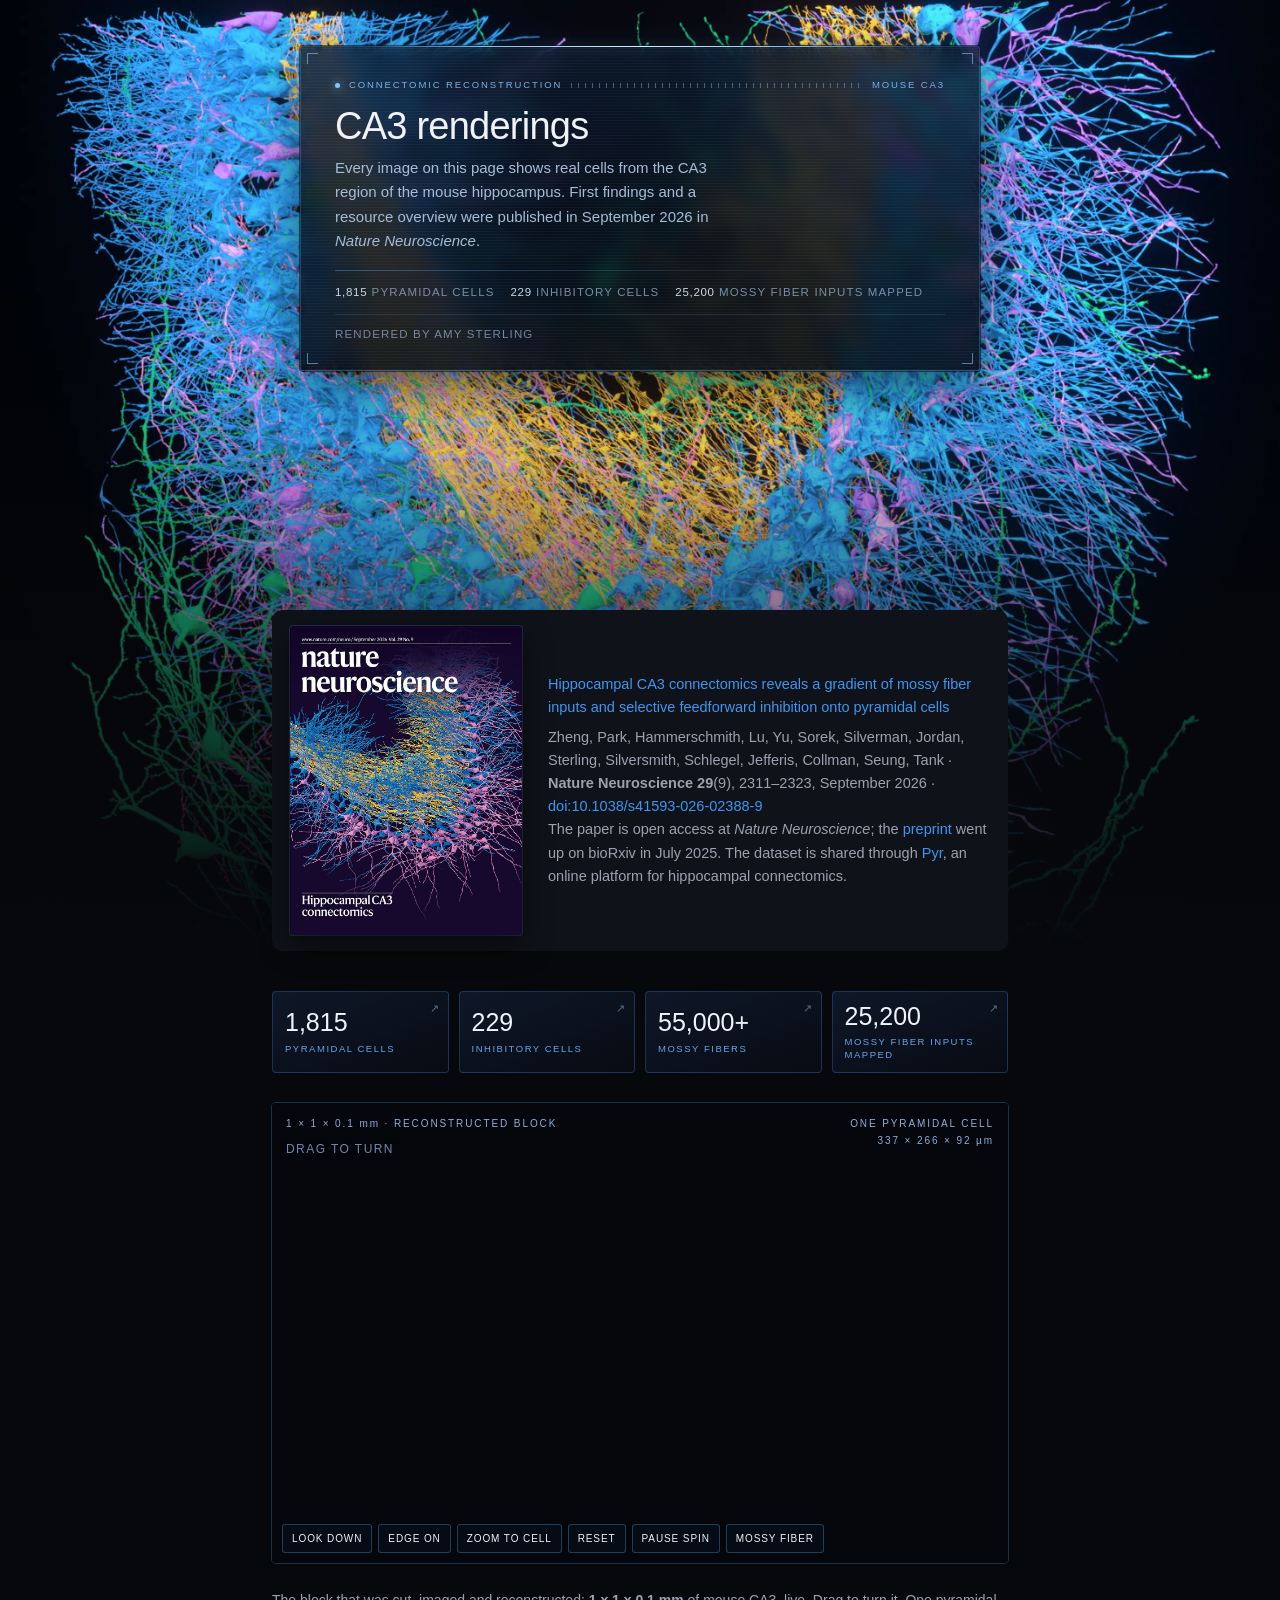
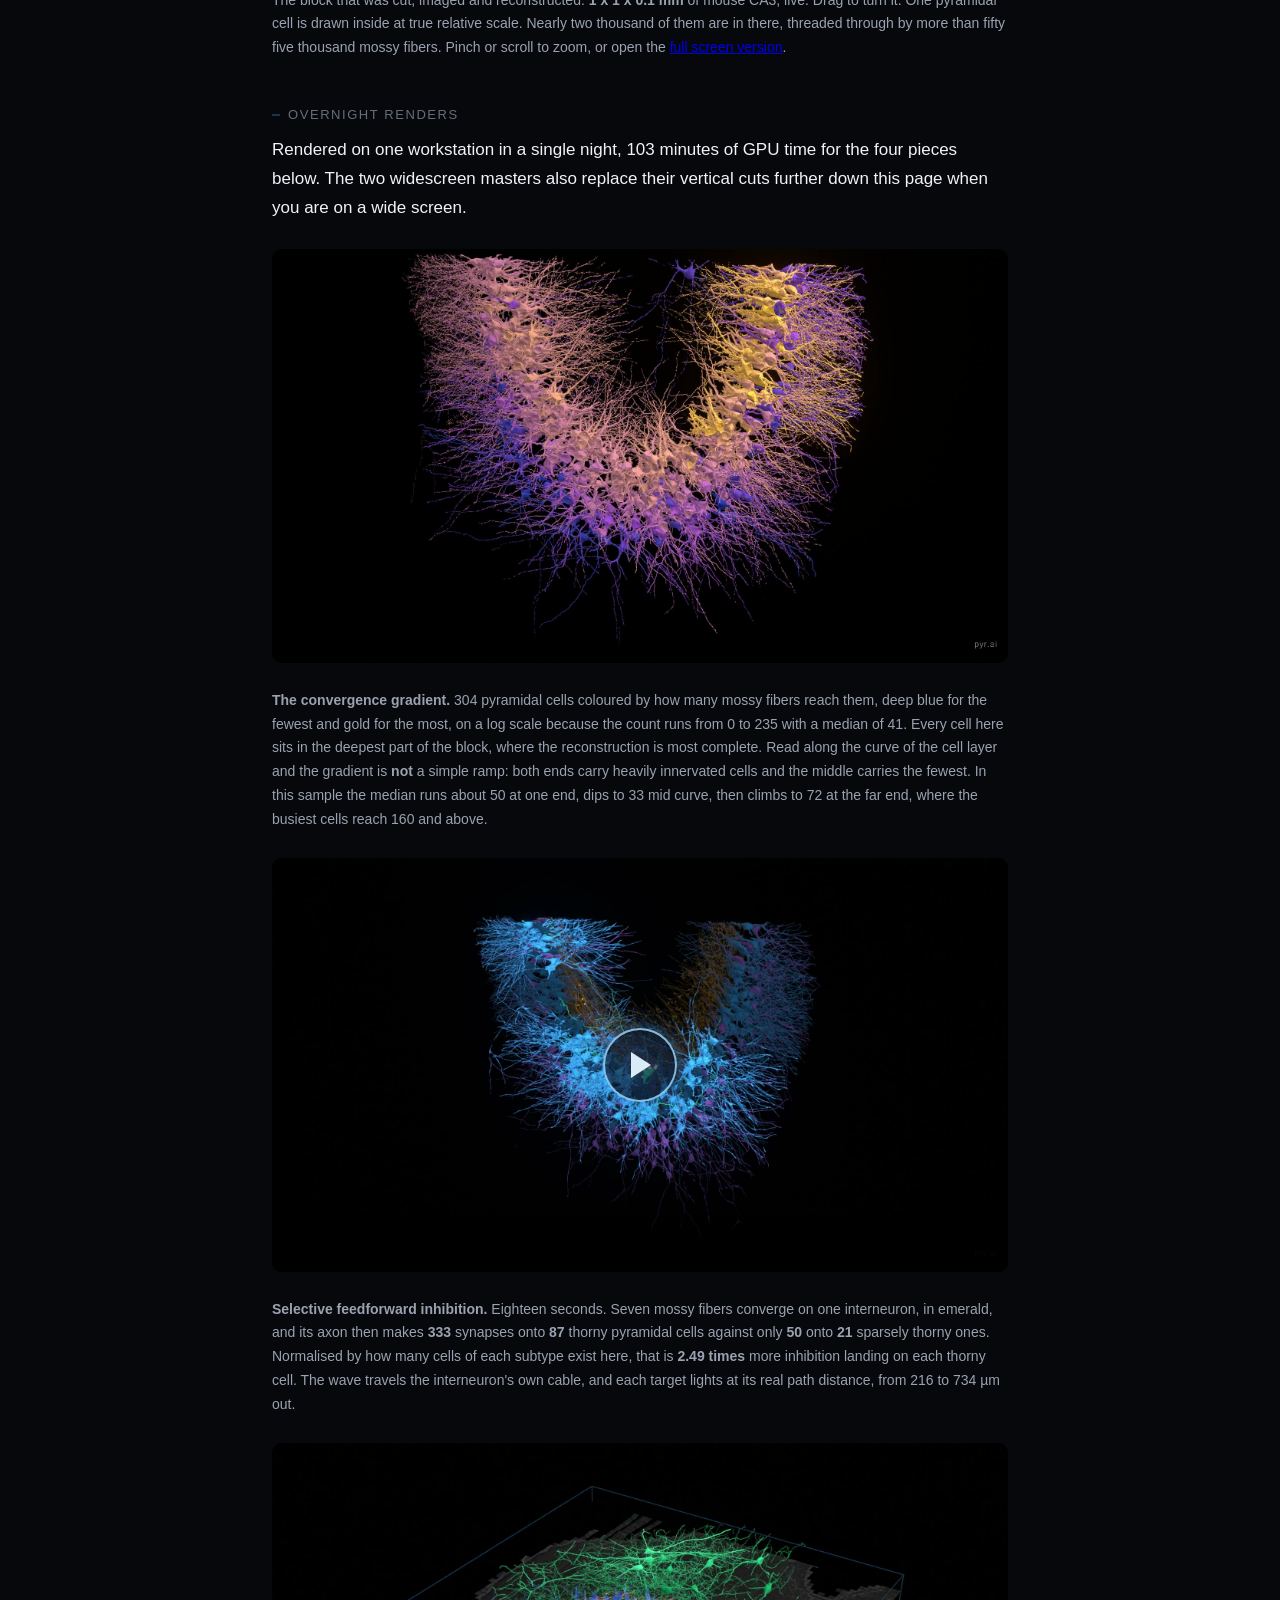
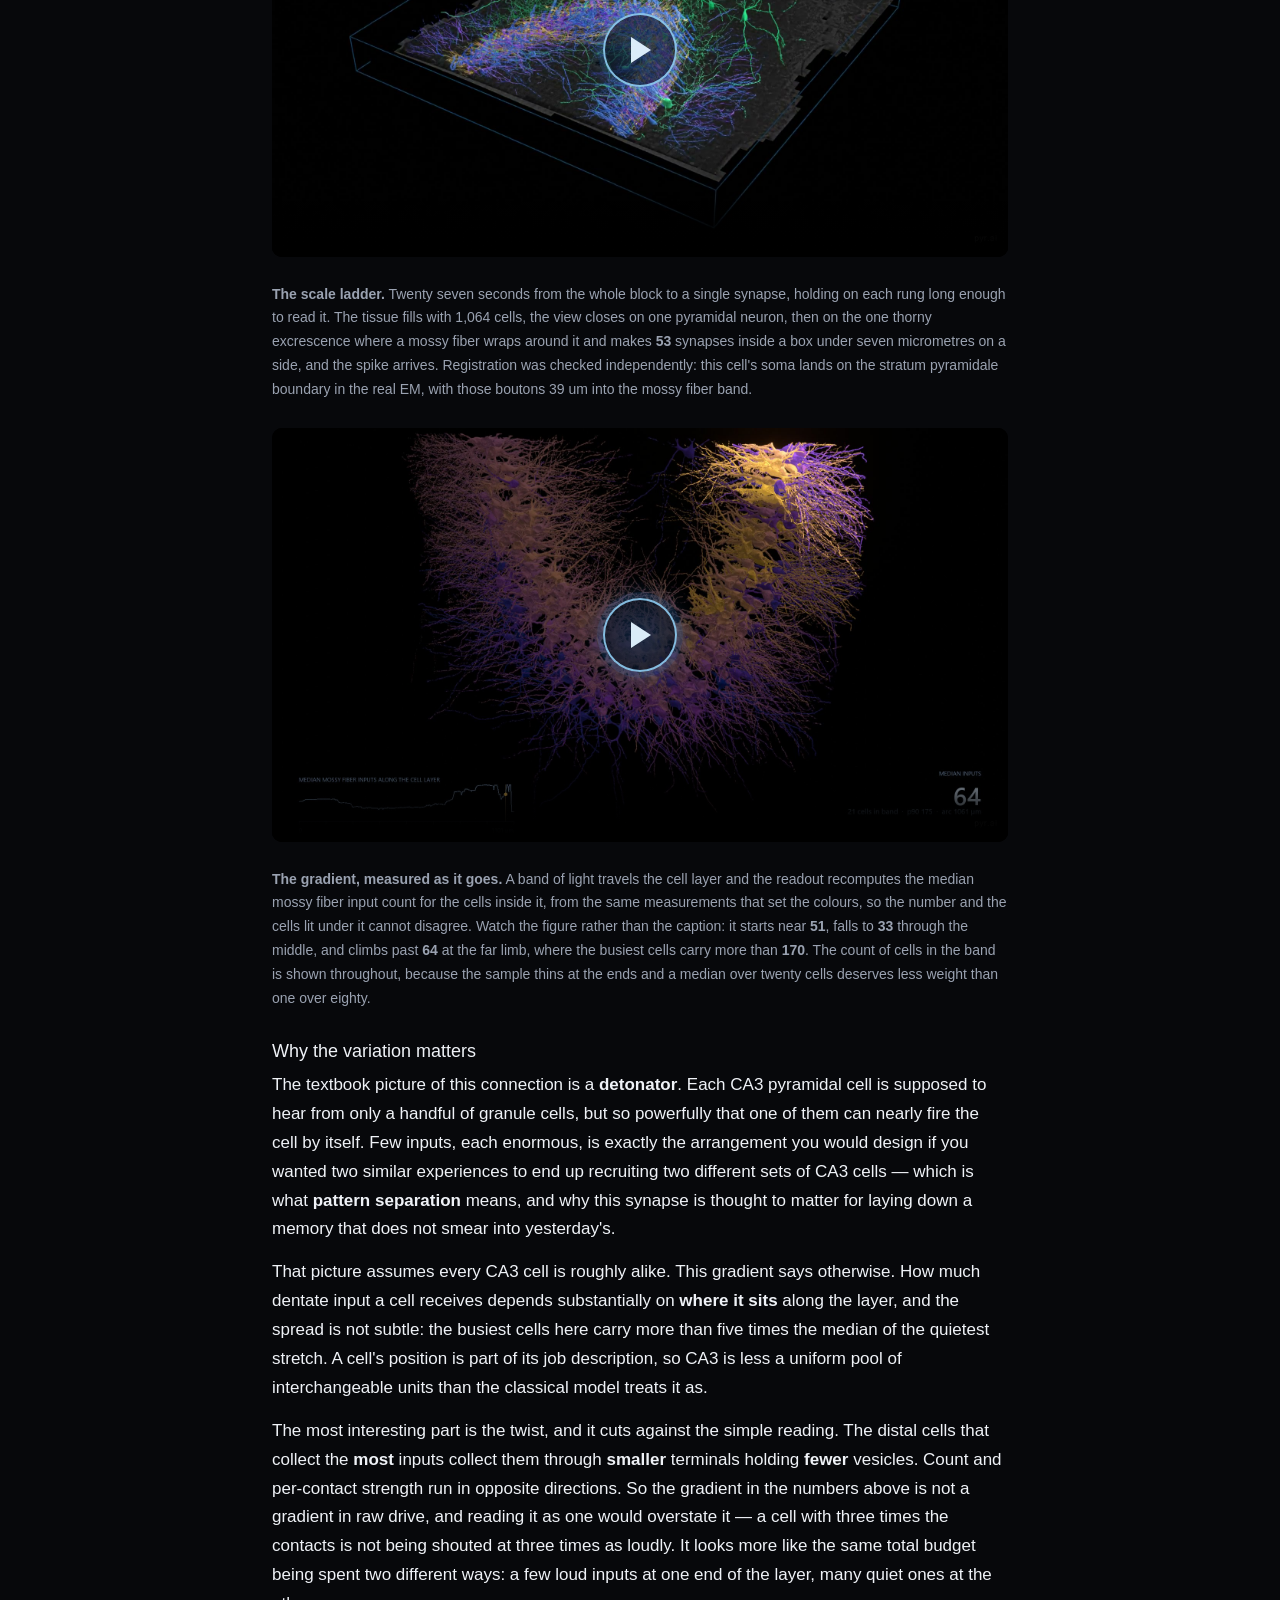
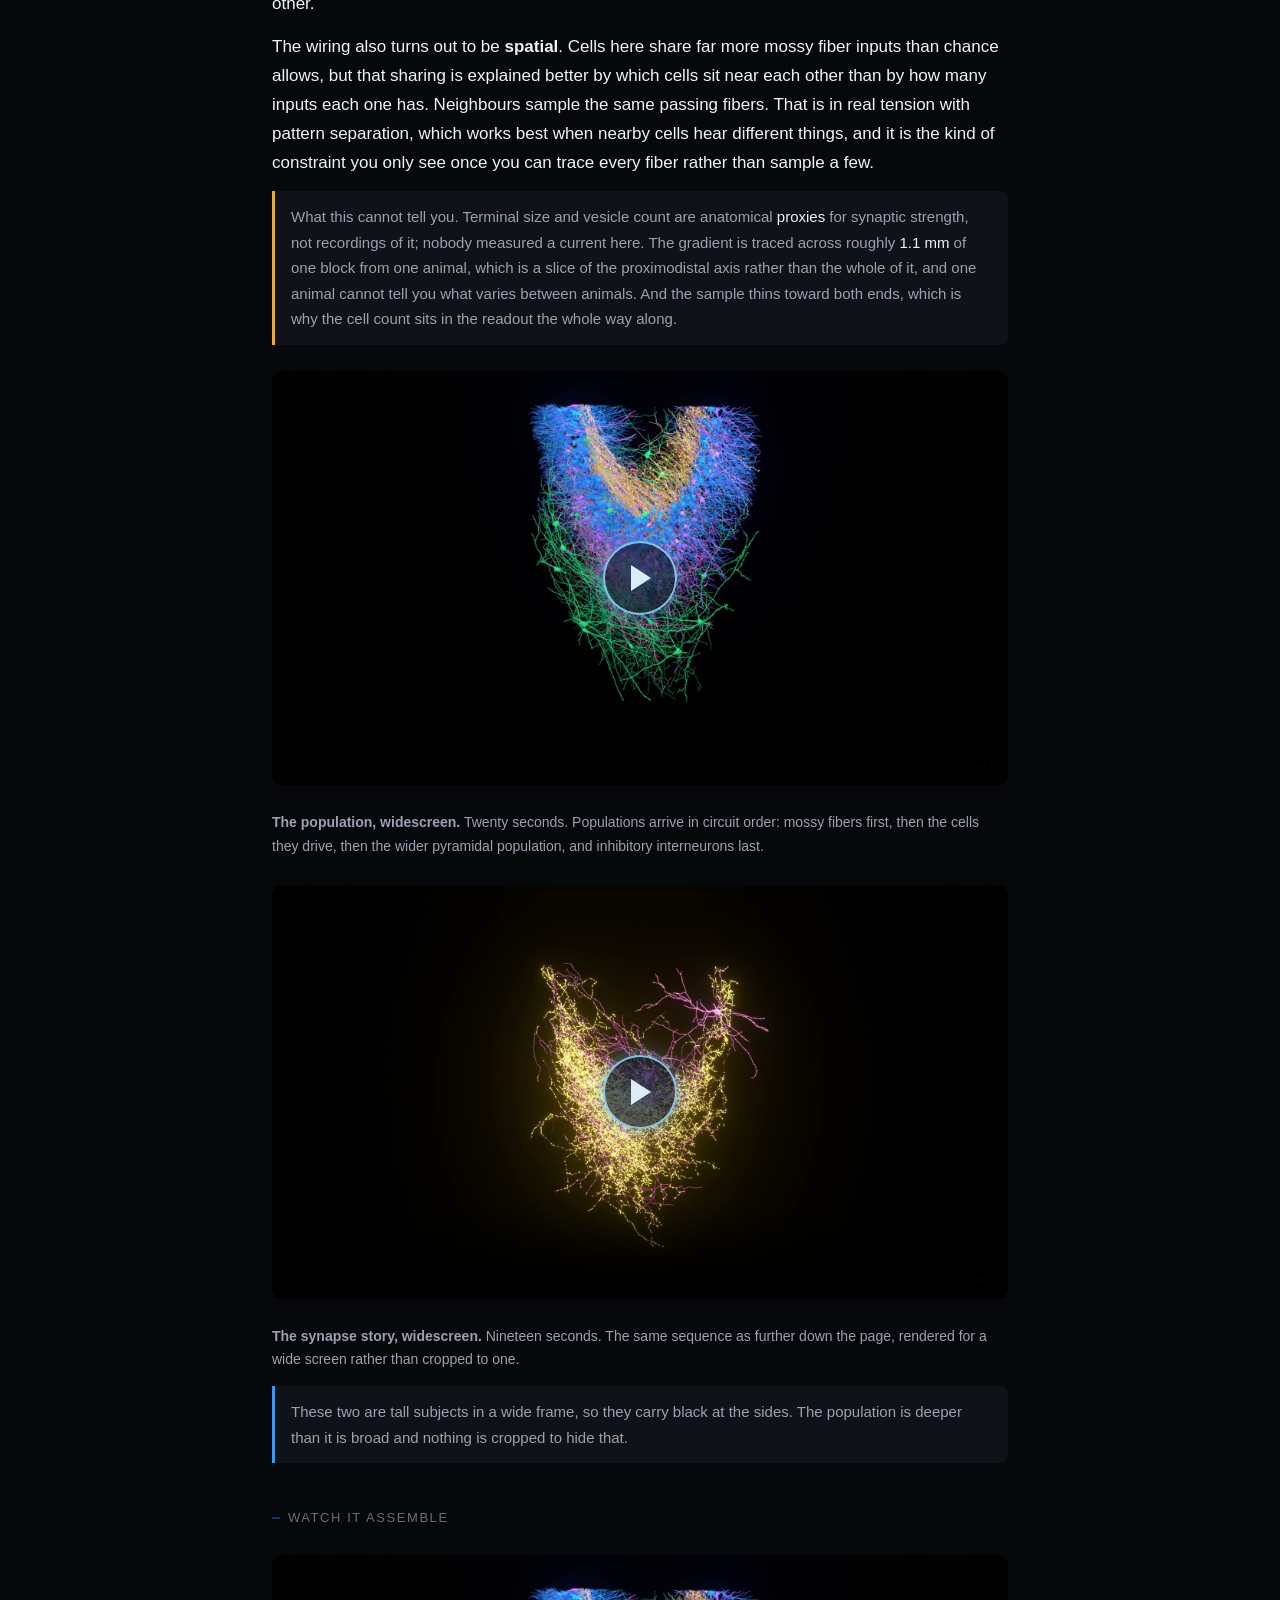
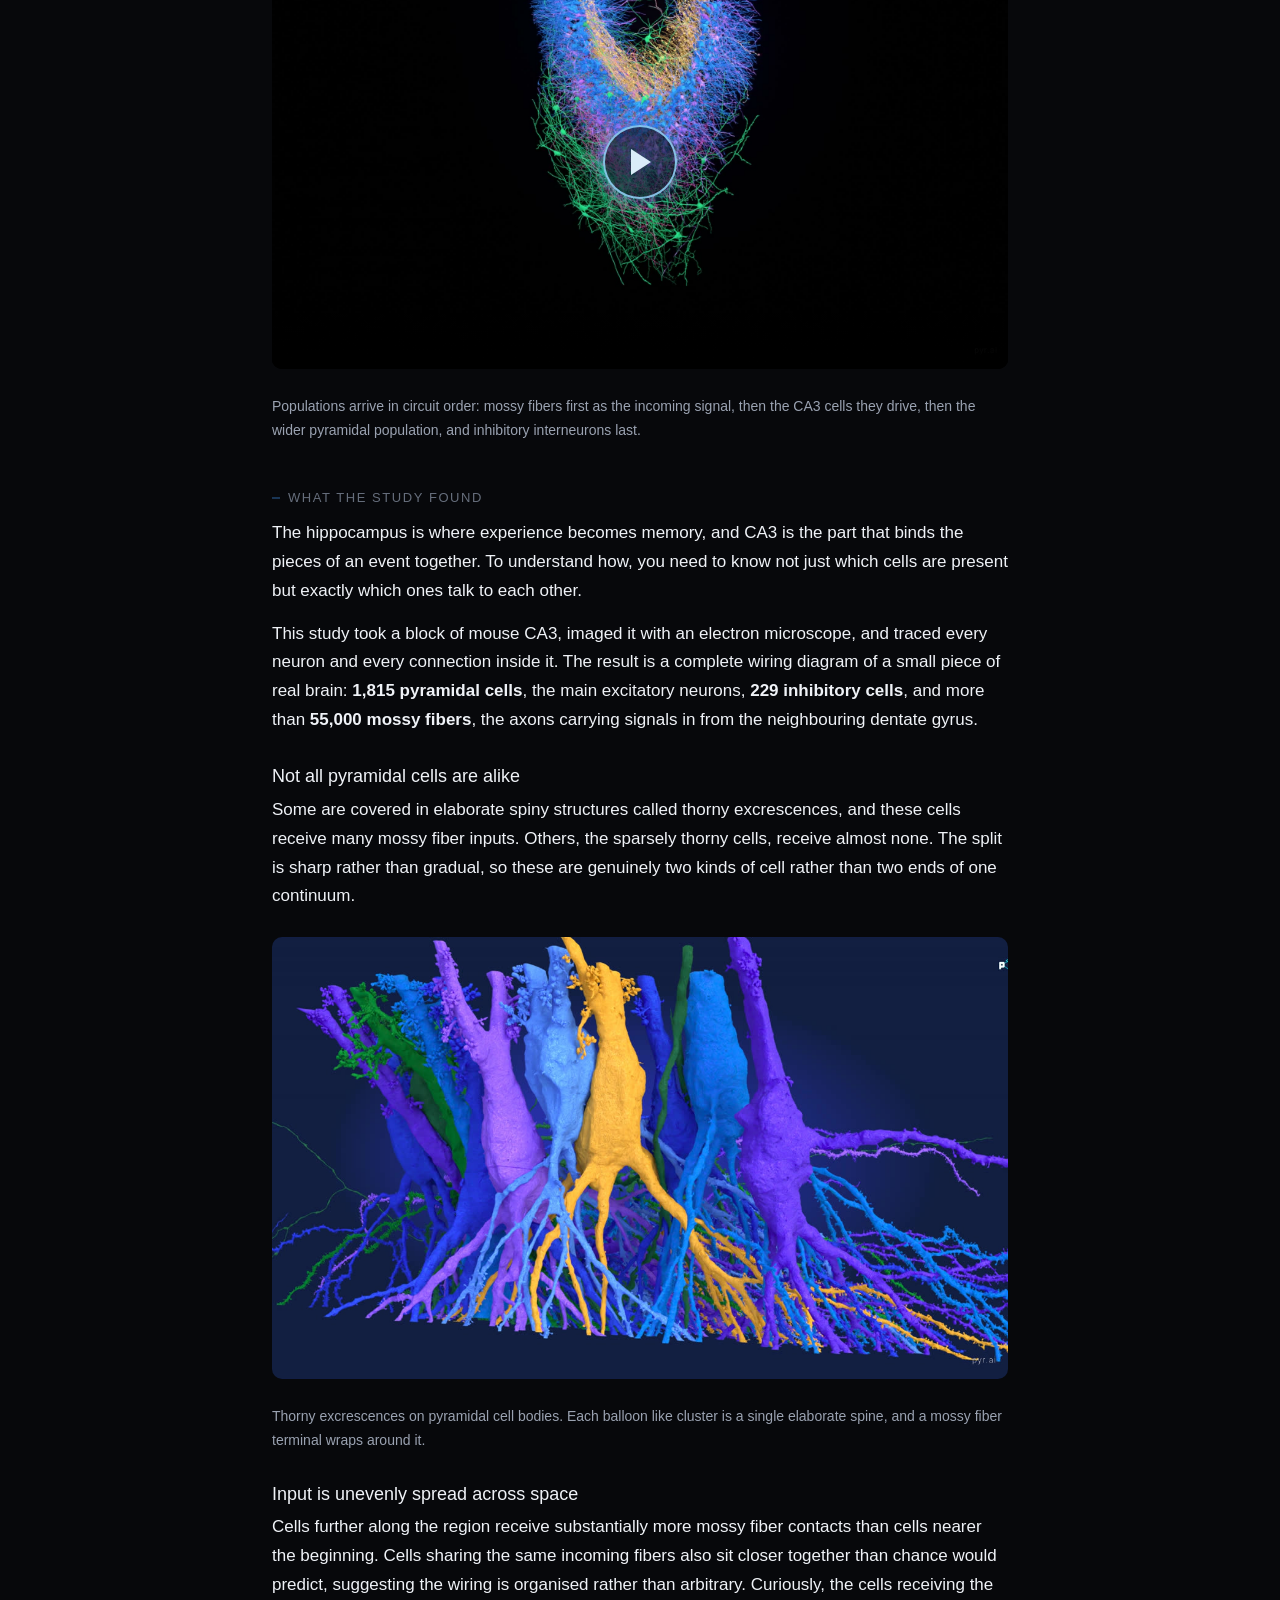
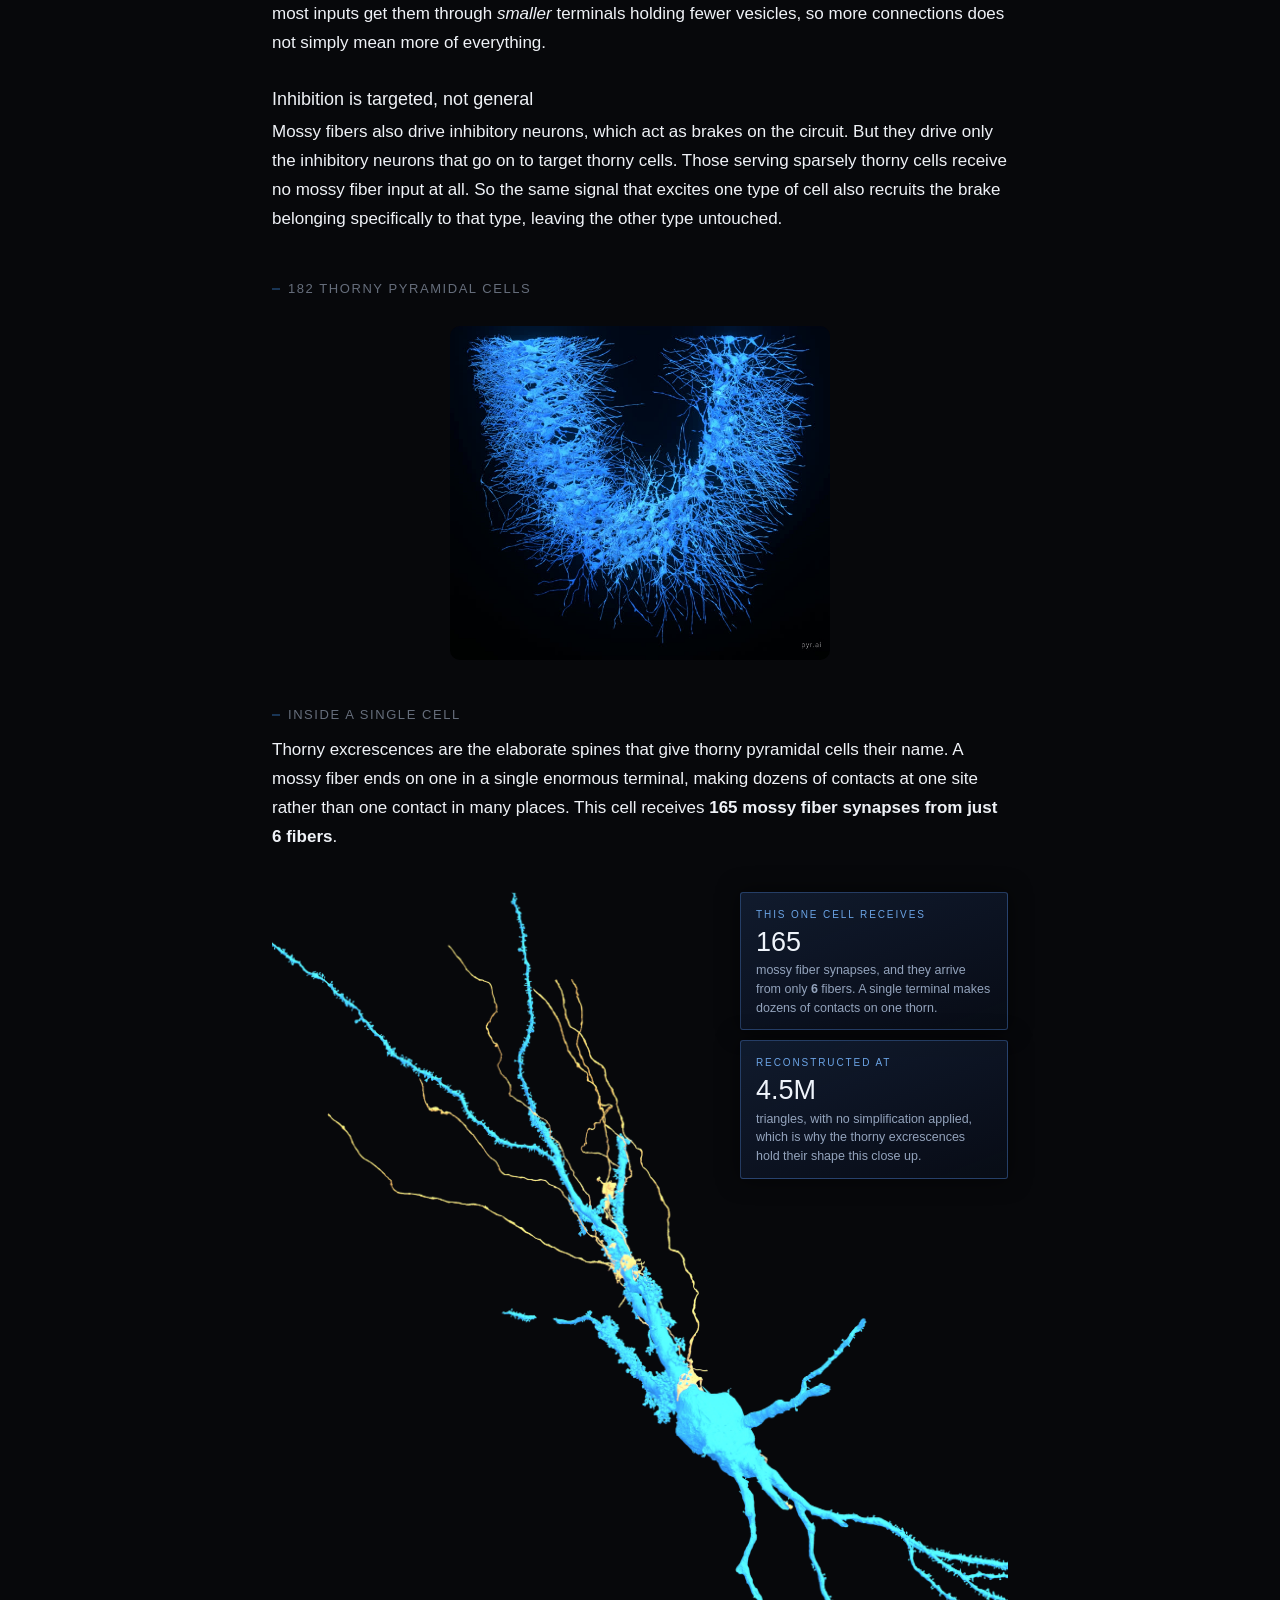
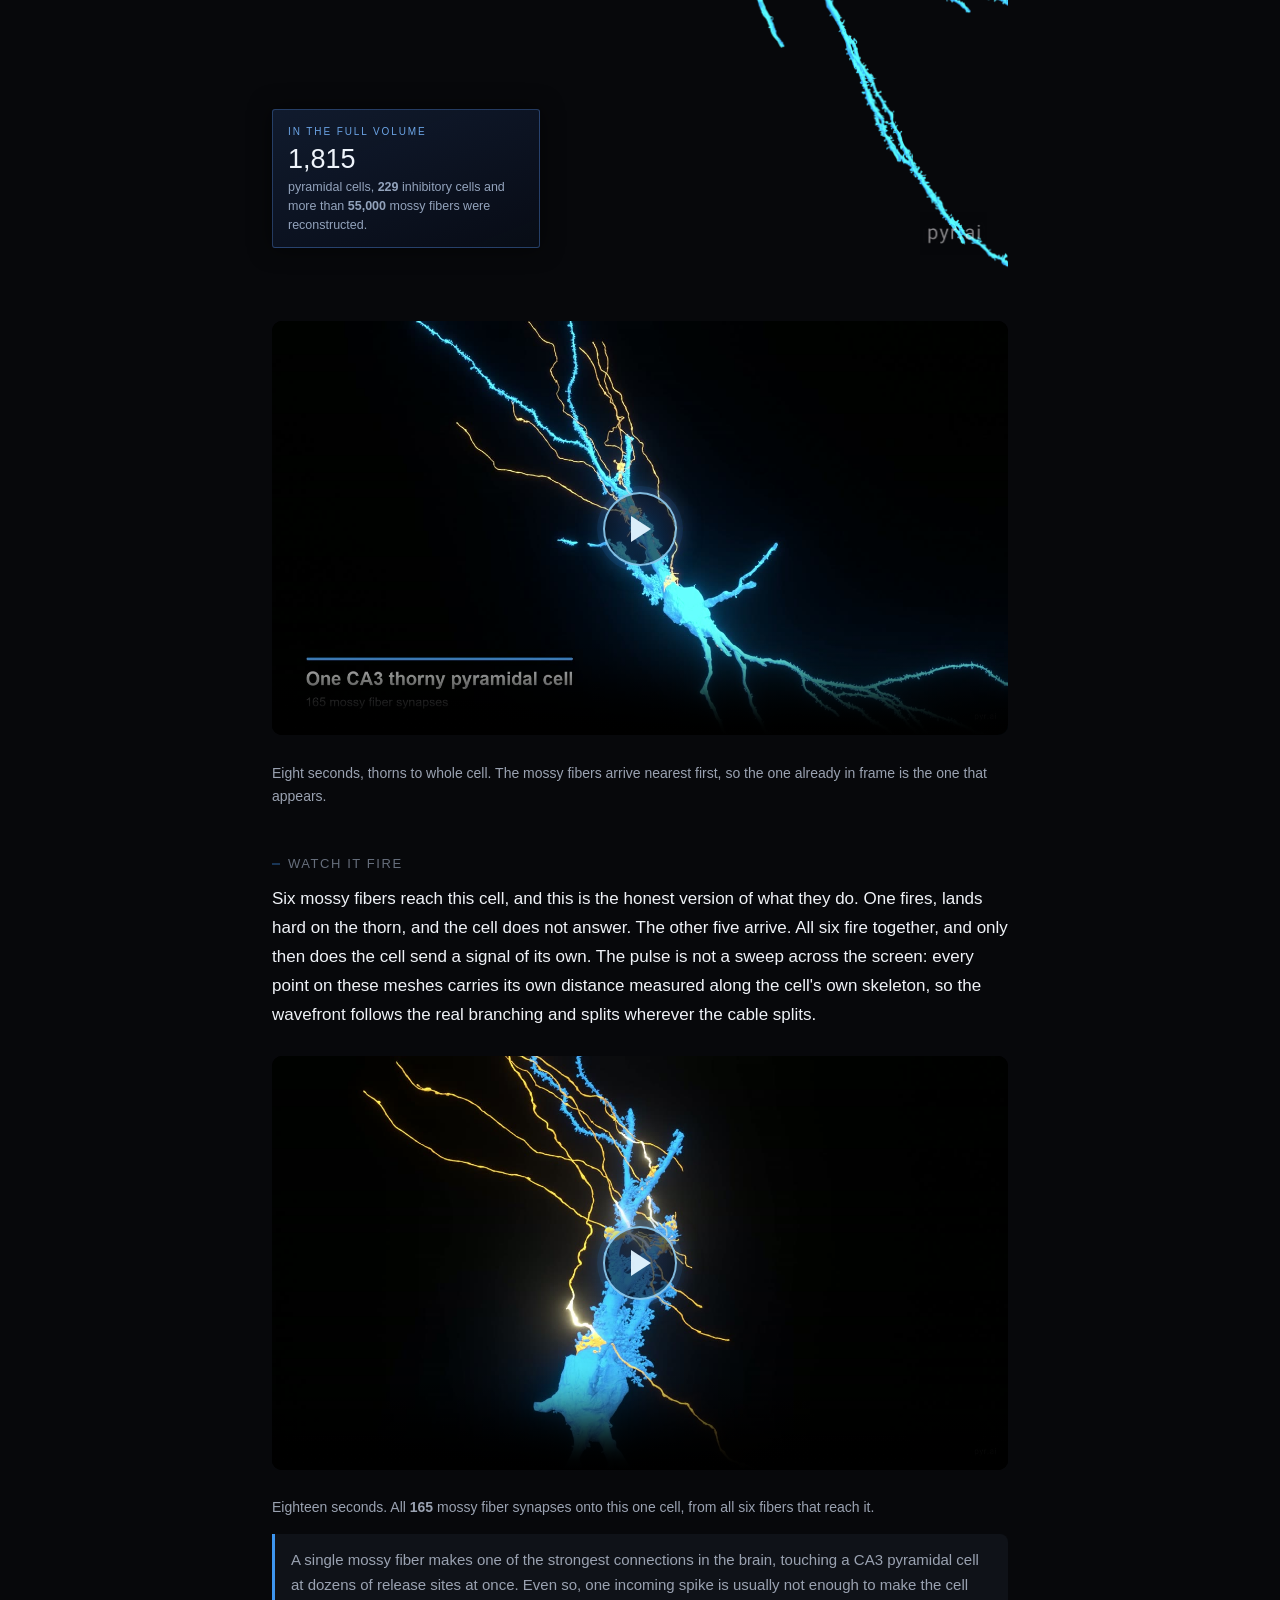
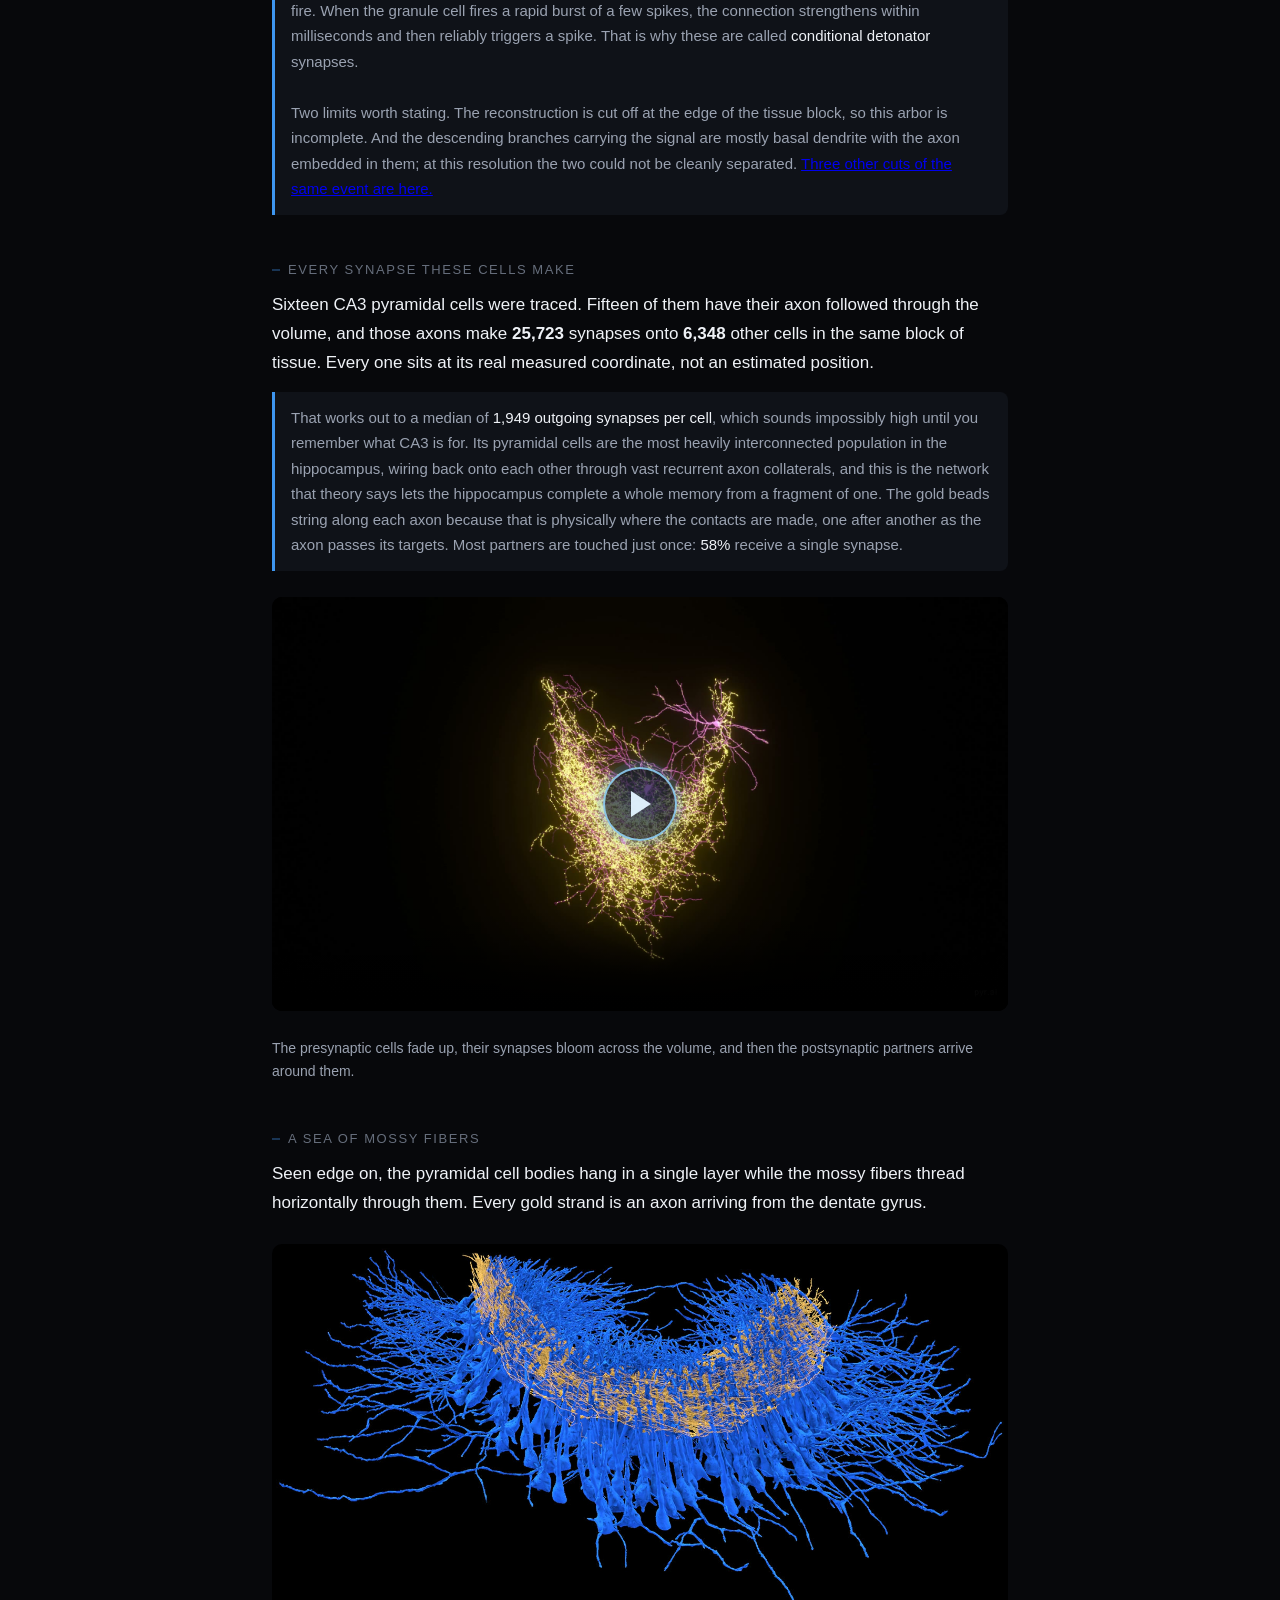
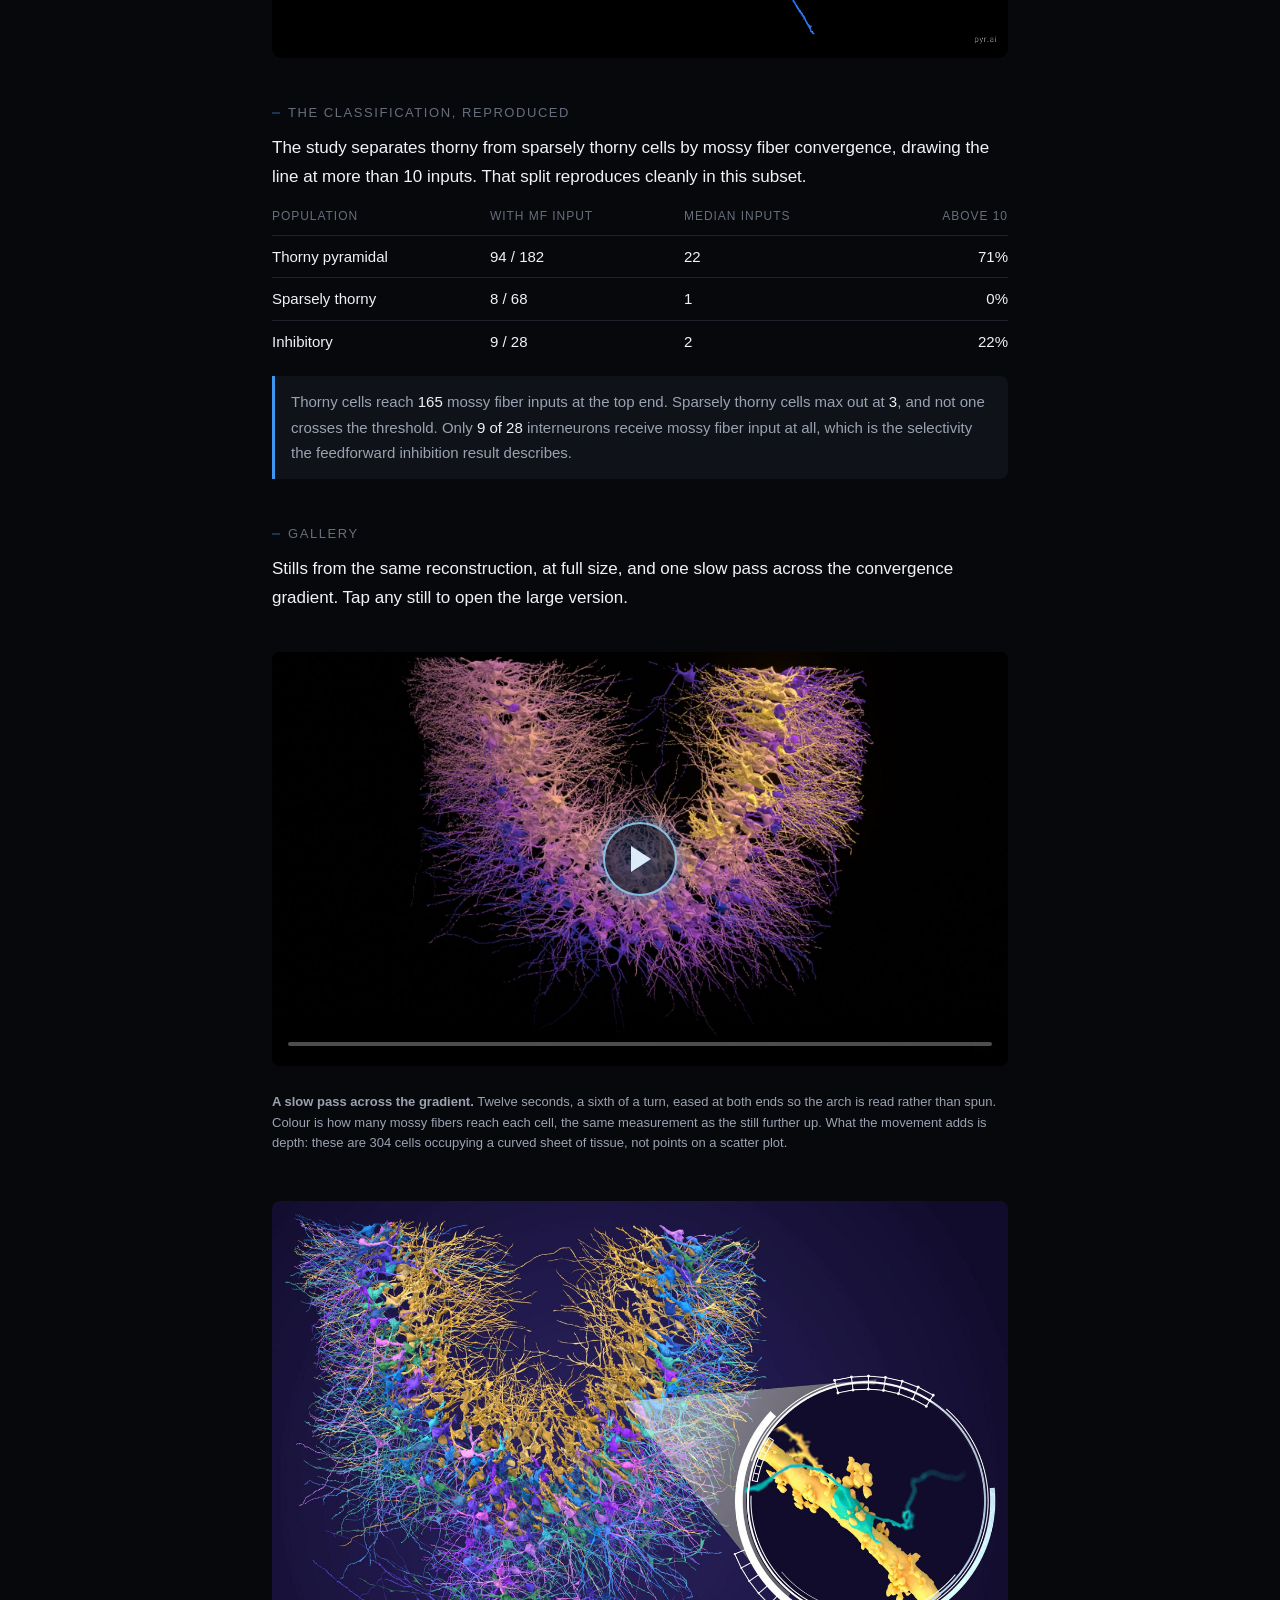
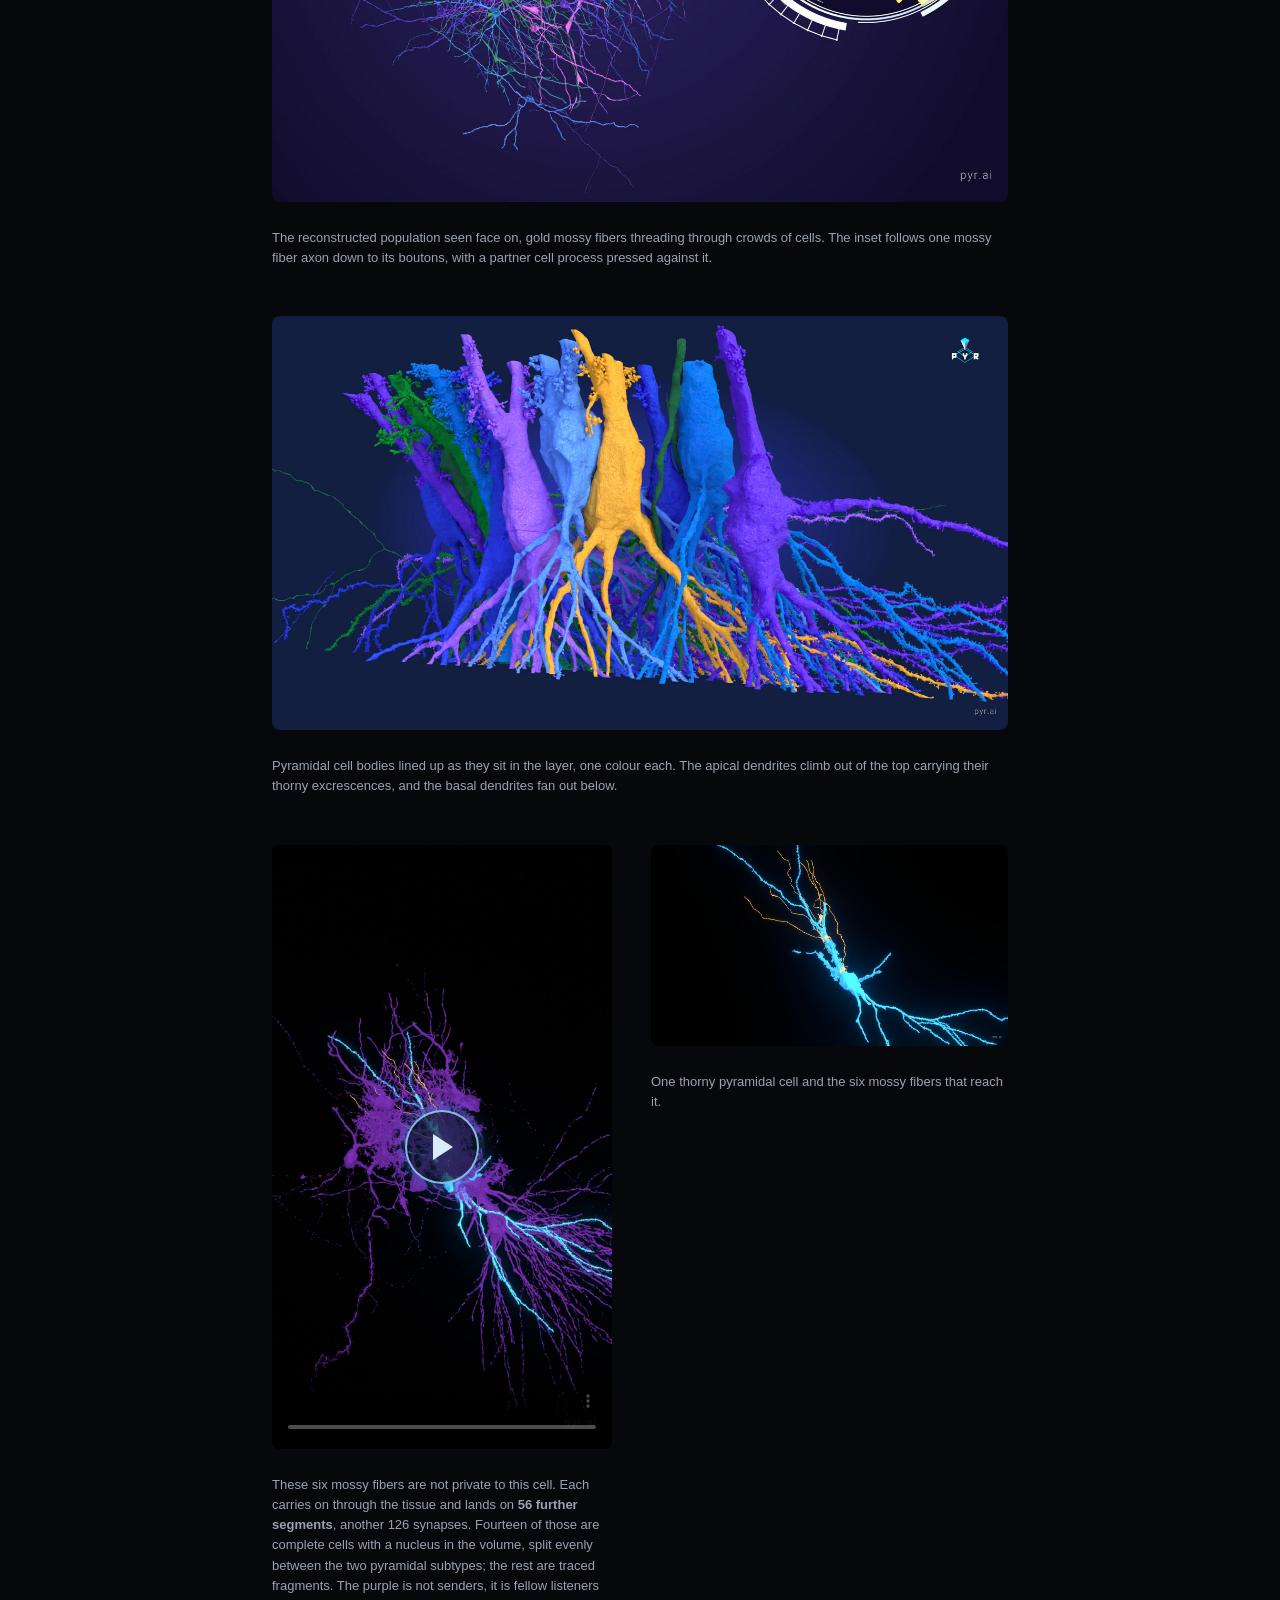
==== index.html @ 6c149a4e "Let the cover run the full width of the citation on a phone Stacked above the text on a narrow scree" ====
<!doctype html>
<html lang="en">
<head>
<meta charset="utf-8">
<meta name="viewport" content="width=device-width, initial-scale=1">
<title>CA3 renderings</title>
<meta property="og:type" content="website">
<meta property="og:title" content="CA3 renderings">
<meta property="og:description" content="Real cells from the CA3 region of the mouse hippocampus: 1,815 pyramidal cells, 229 inhibitory cells and more than 55,000 mossy fibers, reconstructed and rendered. First findings in Nature Neuroscience, September 2026.">
<meta property="og:image" content="https://amyleesterling.github.io/ca3/og.jpg">
<meta property="og:url" content="https://amyleesterling.github.io/ca3/">
<meta property="og:image:width" content="1200">
<meta property="og:image:height" content="630">
<meta name="twitter:card" content="summary_large_image">
<meta name="twitter:title" content="CA3 renderings">
<meta name="twitter:description" content="Real cells from the CA3 region of the mouse hippocampus: 1,815 pyramidal cells, 229 inhibitory cells and more than 55,000 mossy fibers, reconstructed and rendered. First findings in Nature Neuroscience, September 2026.">
<meta name="twitter:image" content="https://amyleesterling.github.io/ca3/og.jpg">
<meta name="twitter:creator" content="@amyneurons">
<meta name="description" content="Real cells from the CA3 region of the mouse hippocampus: 1,815 pyramidal cells, 229 inhibitory cells and more than 55,000 mossy fibers, reconstructed and rendered. First findings in Nature Neuroscience, September 2026.">
<link rel="icon" href="favicon.ico" sizes="any">
<link rel="icon" type="image/png" sizes="32x32" href="favicon-32.png">
<link rel="apple-touch-icon" href="apple-touch-icon.png">
<meta name="description" content="3D renderings from a connectomic reconstruction of mouse hippocampal CA3.">
<style>
  :root {
    --ink: #EFF2F7; --dim: #9AA2B1; --faint: #666E7C;
    --ground: #07080B; --panel: #0F1218; --line: #1D222B;
    --edge: #4A5568; --accent: #3E96F0; --warn: #E8A93A;
  }
  * { box-sizing: border-box; }
  body {
    margin: 0; background: var(--ground); color: var(--ink);
    font: 400 17px/1.7 ui-sans-serif, -apple-system, "Segoe UI", Roboto, sans-serif;
    -webkit-text-size-adjust: 100%;
  }
  .wrap { max-width: 800px; margin: 0 auto; padding: clamp(20px,5vw,44px) clamp(16px,5vw,32px) 80px; }
  h1 { margin: 0 0 6px; font-size: clamp(24px,6vw,34px); font-weight: 500; letter-spacing: -.015em; text-wrap: balance; }
  .lede { margin: 0 0 22px; color: var(--dim); font-size: 16px; }
  .cite {
    margin: 0 0 40px; padding: 16px 18px; background: var(--panel);
    border-radius: 10px; font-size: 14.5px; color: var(--dim); line-height: 1.6;
    display: flex; gap: 26px; align-items: center;
  }
  /* the September 2026 cover, as Nature serves it; the picture says it, the text does not */
  .cite .cover { flex: none; width: 232px; display: block; }
  .cite .cover img { display: block; width: 100%; height: auto; border-radius: 3px;
    box-shadow: 0 10px 28px rgba(0,0,0,.55), 0 0 0 1px rgba(112,190,255,.18); }
  .cite .cover:hover img { box-shadow: 0 10px 28px rgba(0,0,0,.55), 0 0 0 1px rgba(150,212,255,.6); }
  .cite .txt { min-width: 0; }
  /* stacked, the cover runs the full width of the text under it, so its left edge
     and the text's left edge are the same line */
  @media (max-width: 640px) { .cite { flex-direction: column; align-items: stretch; }
    .cite .cover { width: 100%; margin: 2px 0 8px; } }
  .cite a { color: var(--accent); text-decoration: none; }
  .cite a:hover { text-decoration: underline; }
  .cite .t { color: var(--ink); display: block; margin-bottom: 6px; }
  h2 {
    margin: 44px 0 10px; font-size: 13px; font-weight: 500; letter-spacing: .12em;
    text-transform: uppercase; color: var(--faint);
  }
  h3 { margin: 26px 0 4px; font-size: 18px; font-weight: 500; }
  p { margin: 0 0 14px; }
  figure { margin: 0 0 4px; }
  /* The banner sits outside the text column, so it needs no viewport-unit
     breakout and picks up no scrollbar offset. It is NOT cropped: the whole
     render sits on the page's own black. */
  /* The black IS the page. The render runs full bleed from the very top of the
     document and the panel takes only the top slice.
     The figure deliberately has NO min-height and does NOT centre the image.
     It used to be a flex box of min(84vh,780px) centring a short banner, which
     padded black above and below the render: the render then began part way down
     the page and its lower edge read as a crop rather than as the end of the
     image. Shrink-wrapping the image gives both for free, so long as the source
     render is itself uncropped. */
  figure.hero {
    margin: 0 0 10px; position: relative;
    background: var(--ground);
  }
  figure.hero img {
    border: 0; border-radius: 0; width: 100%; height: auto; display: block;
  }
  /* The render must never end in a hard horizontal edge. Its lower half is faded
     into the page black and the article is lifted up over it, so the descending
     arbor dissolves behind the citation and the stat tiles rather than being cut
     off. This only works because the source render clears all four edges: the
     old 2.36:1 banner ran off the top and bottom of its own JPEG. */
  figure.hero::after {
    content: ""; position: absolute; left: 0; right: 0; bottom: 0; height: 62%;
    background: linear-gradient(to bottom,
      rgba(7,8,11,0) 0%, rgba(7,8,11,.32) 28%,
      rgba(7,8,11,.76) 60%, var(--ground) 92%);
    pointer-events: none; z-index: 1;
  }
  @media (min-width: 621px) {
    /* A percentage margin resolves against the containing block's WIDTH, and the
       banner is 77.8% of that width tall, so -34% lifts the article about 44% of
       the way up the render. Keep the two numbers in step if the banner aspect
       ever changes. */
    figure.hero { margin-bottom: -34%; }
    .wrap { position: relative; z-index: 2; }
  }

  /* ---- the floating screen ------------------------------------------------
     A window hovering in front of the render, not a bar welded to the top. It
     has edges on all four sides, it lifts off the image with a shadow, and its
     top edge is lit as though the surface were emitting. */
  .heropanel {
    position: absolute; z-index: 3;
    top: clamp(16px, 4.2vw, 46px);
    /* Centred with auto margins rather than left:50% + translateX(-50%), so that
       `transform` is free for the hover lift and nothing else. When centring and
       lifting shared the transform, animating it across the 620px breakpoint,
       where the panel becomes static with transform:none, stranded the panel
       half its width off centre until the page was reloaded. */
    left: 0; right: 0; margin-left: auto; margin-right: auto;
    width: min(680px, calc(100% - 40px));
    background:
      linear-gradient(178deg, rgba(13,26,45,.80), rgba(7,14,26,.86) 62%, rgba(6,12,22,.90));
    border: 1px solid rgba(122,186,246,.26);
    border-radius: 3px;
    backdrop-filter: blur(9px) saturate(1.15);
    -webkit-backdrop-filter: blur(9px) saturate(1.15);
    box-shadow:
      0 0 0 1px rgba(6,12,22,.55),
      0 18px 54px rgba(0,0,0,.62),
      0 0 40px rgba(62,150,240,.10);
  }
  /* The panel already floats in front of the render, so hovering lifts it a
     little further off and brightens its edge. Scoped to real pointers so a tap
     on a phone does not leave it stuck in the hovered state. */
  @media (hover: hover) and (min-width: 621px) {
    .heropanel {
      transition: transform .28s cubic-bezier(.22,.61,.36,1),
                  box-shadow .28s cubic-bezier(.22,.61,.36,1),
                  border-color .28s ease;
    }
    .heropanel:hover {
      transform: translateY(-4px);
      border-color: rgba(122,186,246,.42);
      box-shadow:
        0 0 0 1px rgba(6,12,22,.55),
        0 30px 74px rgba(0,0,0,.70),
        0 0 56px rgba(62,150,240,.18);
    }
  }
  @media (prefers-reduced-motion: reduce) {
    .heropanel { transition: none; }
    .heropanel:hover { transform: none; }
  }
  /* the lit upper edge, brightest at the centre, the way an emitting surface reads */
  .heropanel::before {
    content: ""; position: absolute; left: 9%; right: 9%; top: -1px; height: 1px;
    background: linear-gradient(90deg, transparent,
      rgba(150,212,255,.85) 22%, rgba(214,240,255,1) 50%,
      rgba(150,212,255,.85) 78%, transparent);
    box-shadow: 0 0 11px rgba(120,196,255,.62);
  }
  /* scanlines, faint enough that you feel them rather than see them */
  .heropanel::after {
    content: ""; position: absolute; inset: 0; pointer-events: none;
    border-radius: 3px;
    background-image: repeating-linear-gradient(0deg,
      rgba(158,210,255,.035) 0 1px, transparent 1px 3px);
  }
  .heropanel .inner {
    position: relative; z-index: 1;
    padding: clamp(20px,2.9vw,30px) clamp(20px,3.2vw,34px) clamp(18px,2.6vw,26px);
  }
  /* corner ticks: two hairlines each, inset, so the frame reads as machined */
  .heropanel i {
    position: absolute; width: 11px; height: 11px; pointer-events: none;
    border: 0 solid rgba(150,208,252,.55);
  }
  .heropanel i.tl { top: 6px; left: 6px; border-top-width: 1px; border-left-width: 1px; }
  .heropanel i.tr { top: 6px; right: 6px; border-top-width: 1px; border-right-width: 1px; }
  .heropanel i.bl { bottom: 6px; left: 6px; border-bottom-width: 1px; border-left-width: 1px; }
  .heropanel i.br { bottom: 6px; right: 6px; border-bottom-width: 1px; border-right-width: 1px; }

  /* the eyebrow line: a live dot, a label, and a rail that runs out to the edge */
  .heroeyebrow {
    display: flex; align-items: center; gap: 9px;
    margin: 0 0 13px; font-size: 9.5px; letter-spacing: .2em;
    text-transform: uppercase; color: rgba(140,190,240,.9);
  }
  .heroeyebrow s {
    width: 5px; height: 5px; border-radius: 50%; flex: 0 0 auto;
    background: rgb(120,205,255); box-shadow: 0 0 8px rgba(120,205,255,.9);
    text-decoration: none;
  }
  .heroeyebrow u {
    flex: 1 1 auto; height: 5px; text-decoration: none;
    background-image: repeating-linear-gradient(90deg,
      rgba(140,196,246,.42) 0 1px, transparent 1px 7px);
  }
  .heropanel h1 {
    margin: 0; font-size: clamp(26px,4.4vw,38px); font-weight: 500;
    letter-spacing: -.02em; line-height: 1.08;
  }
  .heropanel .lede {
    margin: 9px 0 0; font-size: 15px; line-height: 1.62;
    color: #A7BCD6; max-width: 46ch;
  }
  .heropanel .rule {
    height: 1px; margin: 17px 0 0;
    background: linear-gradient(90deg, rgba(122,186,246,.34), rgba(122,186,246,.05) 72%, transparent);
  }
  .heropanel .meta {
    margin: 12px 0 0; font-size: 11.5px; letter-spacing: .1em;
    text-transform: uppercase; color: rgba(126,146,172,.95);
    display: flex; flex-wrap: wrap; gap: 4px 16px;
  }
  .heropanel .meta b { color: #CBD8E8; font-weight: 500; letter-spacing: .06em; }
  /* Sits under the readouts, quieter than they are: this is authorship, not data. */
  .heropanel .byline {
    margin: 11px 0 0; padding-top: 10px;
    border-top: 1px solid rgba(122,186,246,.14);
    font-size: 11.5px; letter-spacing: .1em; text-transform: uppercase;
    color: rgba(126,146,172,.9);
  }
  /* The handle is deliberately only in the footer. The top box carries the
     authorship, not the social link, so the hero stays a caption and not a
     call to action. */
  footer .credit {
    margin: 0 0 10px; font-size: 12px; letter-spacing: .1em;
    text-transform: uppercase; color: var(--dim);
  }
  footer .credit a {
    color: #9EC8F2; letter-spacing: .06em; text-decoration: none;
    border-bottom: 1px solid rgba(158,200,242,.28);
  }
  footer .credit a:hover { border-bottom-color: rgba(158,200,242,.7); }

  @media (max-width: 620px) {
    /* figure.hero is a centring flex box on desktop. Left as flex here, the now
       static panel becomes a ROW sibling and lands outside the viewport, measured
       at x=389 in a 375px window, while min-height leaves a 780px empty box with
       the banner floating in the middle of it. Block flow fixes both. */
    figure.hero { display: block; min-height: 0; padding-top: 0; }
    /* negative TOP margin, because the panel follows the image in the DOM: this
       lifts it onto the foot of the banner. A negative bottom margin, which is
       what was here before, would instead have dragged the citation up under it. */
    /* relative, not static: the panel is a child of figure.hero, whose ::after
       paints the banner's fade at z-index 1 over the lower 62% of the figure,
       and on a phone the figure's height includes the panel. Static has no
       stacking position, so the fade painted over the text and the stats went
       unreadable. Relative with a higher z-index puts the panel above it. */
    .heropanel { position: relative; z-index: 2; transform: none; width: auto;
                  margin: -34px 14px 26px; border-radius: 3px; }
  }
  figure.hero figcaption {
    font-size: 15px; max-width: 800px;
    margin: 10px auto 0; padding: 0 clamp(16px,5vw,32px);
  }
  /* The cell sits directly on the page with no frame. Its content runs corner
     to corner on a diagonal, which leaves the top right and bottom left empty,
     so the readouts go there. Below 760px they stop overlapping and stack. */
  .cellstage { position: relative; margin: 30px 0 44px; }
  .cellstage img {
    display: block; width: 100%; height: auto;
    border: 0; border-radius: 0; background: transparent;
  }
  .holo {
    background: linear-gradient(158deg, rgba(18,30,52,.86), rgba(9,14,26,.74));
    border: 1px solid rgba(88,148,238,.34); border-radius: 3px;
    padding: 13px 15px 12px; max-width: 268px;
    box-shadow: 0 0 22px rgba(0,0,0,.55);
  }
  .holo .k {
    font-size: 10px; letter-spacing: .19em; text-transform: uppercase;
    color: #6BA4E6; margin: 0 0 5px;
  }
  .holo .v {
    font-size: 27px; font-weight: 500; line-height: 1.05; margin: 0;
    font-variant-numeric: tabular-nums; color: #EFF4FB;
  }
  .holo .d { font-size: 12.5px; color: #93A3BC; margin: 5px 0 0; line-height: 1.5; }
  .holo + .holo { margin-top: 10px; }
  @media (min-width: 760px) {
    .holo-tr { position: absolute; top: 1%; right: 0; }
    .holo-bl { position: absolute; bottom: 3%; left: 0; }
  }
  @media (max-width: 759px) {
    .holo { max-width: none; margin-top: 10px; }
    .holo-tr { margin-bottom: 10px; }
  }

  /* Gallery: one column on a phone, two once there is room. */
  .gal { display: grid; gap: 22px; margin-top: 6px; }
  @media (min-width: 620px) { .gal { grid-template-columns: 1fr 1fr; } }
  .gal figure { margin: 0; }
  .gal a { display: block; }
  .gal img { border-radius: 8px; border: 0; }
  .gal figcaption { font-size: 13px; line-height: 1.55; margin-top: 7px; }
  .gal .wide { grid-column: 1 / -1; }
  .gal video { border-radius: 8px; border: 0; }
  .gal .tall { max-width: 340px; }

  video {
    display: block; width: 100%; height: auto; border-radius: 10px;
    border: 0; background: #000;
  }
  .vidwrap { max-width: 420px; margin: 0 auto; }
  /* the 420px cap frames a phone-shaped cut; a widescreen one needs the room */
  .vidwrap.is-wide { max-width: 100%; }
  .vidfull { max-width: 100%; margin: 0 auto; }
  figure.badge { max-width: 380px; margin: 0 auto 10px; }
  img {
    display: block; width: 100%; height: auto; border-radius: 10px;
    border: 0; background: #000;
  }
  figcaption { margin-top: 8px; color: var(--dim); font-size: 14px; }
  /* Saving a clip is a long press on the clip itself, so nothing sits under the
     figure. This is all the chrome that needs: a word while the file is pulled,
     and a tap target for when the gesture runs out before the file arrives. */
  video { -webkit-touch-callout: none; }
  .vsave {
    position: absolute; left: 50%; top: 50%; z-index: 6;
    transform: translate(-50%,-50%);
    font: inherit; font-size: 11px; letter-spacing: .14em; text-transform: uppercase;
    color: var(--ink); background: rgba(8,14,24,.88);
    border: 1px solid rgba(112,190,255,.34); border-radius: 3px; padding: 8px 14px;
    opacity: 0; pointer-events: none; transition: opacity .2s ease;
  }
  .vsave.on { opacity: 1; }
  .vsave.tap { pointer-events: auto; cursor: pointer;
               border-color: rgba(150,212,255,.75); }
  /* the swarm canvas sits under the chip (z-index 6) so the particles stream
     toward it and pass behind, never over the text */
  .swarm { position: absolute; inset: 0; z-index: 5; pointer-events: none;
           opacity: 0; transition: opacity .3s ease; }
  .swarm.on { opacity: 1; }
  table { width: 100%; border-collapse: collapse; margin: 14px 0 0; font-size: 15px; }
  th { text-align: left; font-weight: 500; color: var(--faint); font-size: 12px;
        letter-spacing: .08em; text-transform: uppercase; padding: 0 0 8px; }
  td { padding: 8px 0; border-top: 1px solid var(--line); font-variant-numeric: tabular-nums; }
  td:last-child, th:last-child { text-align: right; }
  .note {
    margin: 14px 0 0; padding: 13px 16px; background: var(--panel);
    border-left: 3px solid var(--accent); border-radius: 0 8px 8px 0;
    color: var(--dim); font-size: 15px;
  }
  .caveat { border-left-color: var(--warn); }
  .note b, .cap b { color: var(--ink); font-weight: 500; }
  footer { margin-top: 56px; padding-top: 20px; border-top: 1px solid var(--line);
            color: var(--faint); font-size: 14px; }
  footer a { color: var(--accent); text-decoration: none; }

  /* ---- hologram UI ---------------------------------------------------------
     Every piece of media sits in a frame that reads like an instrument readout:
     corner brackets draw in, a scan line passes once, and a cyan rim lifts it off
     the page. Transform and opacity only, so none of it costs layout. */
  .holoframe { position: relative; isolation: isolate; margin: 26px 0; }
  .holoframe img, .holoframe video {
    transition: filter .5s ease, transform .55s cubic-bezier(.22,.9,.28,1);
    will-change: transform;
  }
  .holoframe:hover img, .holoframe:hover video,
  .holoframe:focus-within img, .holoframe:focus-within video {
    transform: translateY(-3px) scale(1.006);
  }
  .holoframe:hover img, .holoframe:hover video {
    filter: brightness(1.03) saturate(1.03)
            drop-shadow(0 6px 18px rgba(0,0,0,.45))
            drop-shadow(0 0 12px rgba(62,150,240,.14));
  }

  /* section headings get a readout tick that extends on hover */
  h2 { position: relative; padding-left: 16px; }
  h2::before {
    content: ""; position: absolute; left: 0; top: 50%; width: 8px; height: 1px;
    background: var(--accent); opacity: .65;
    transform: translateY(-50%); transition: width .35s ease, opacity .35s ease;
  }
  h2:hover::before { width: 13px; opacity: 1; }

  /* the readouts on the full bleed cell pick up the same idle shimmer */
  .holo { transition: border-color .4s ease, box-shadow .4s ease, transform .4s ease; }
  .holo:hover {
    border-color: rgba(120,190,255,.75); transform: translateY(-2px);
    box-shadow: 0 0 26px rgba(0,0,0,.6), 0 0 22px rgba(62,150,240,.18);
  }


  /* the particle trace draws itself on a canvas; see the script at the foot */
  .holoframe canvas.trace {
    position: absolute; inset: -22px; width: calc(100% + 44px);
    height: calc(100% + 44px); z-index: 3; pointer-events: none;
  }

  /* the play affordance. The native control is small and lands on top of the
     colour key burned into some of these clips, so the frame carries its own. */
  .playbadge {
    position: absolute; left: 50%; top: 50%; z-index: 5;
    transform: translate(-50%,-50%); width: 74px; height: 74px;
    border-radius: 50%; cursor: pointer; padding: 0;
    border: 2px solid rgba(150,215,255,.85);
    background: radial-gradient(circle at 50% 50%,
      rgba(20,45,80,.72), rgba(8,16,30,.62));
    box-shadow: 0 0 0 6px rgba(62,150,240,.10), 0 0 26px rgba(62,150,240,.35);
    transition: transform .25s ease, box-shadow .25s ease,
                opacity .25s ease, border-color .25s ease;
  }
  .playbadge::before {
    content: ""; position: absolute; left: 52%; top: 50%;
    transform: translate(-50%,-50%);
    border-left: 20px solid rgba(226,244,255,.96);
    border-top: 13px solid transparent; border-bottom: 13px solid transparent;
  }
  .playbadge:hover {
    transform: translate(-50%,-50%) scale(1.07);
    border-color: rgba(190,235,255,1);
    box-shadow: 0 0 0 8px rgba(62,150,240,.14), 0 0 34px rgba(62,150,240,.55);
  }
  .playbadge:focus-visible { outline: 2px solid var(--accent); outline-offset: 4px; }
  .holoframe.playing .playbadge { opacity: 0; pointer-events: none; }

  /* the play affordance. The native control is small and lands on top of the
     colour key burned into some of these clips, so the frame carries its own. */
  .playbadge {
    position: absolute; left: 50%; top: 50%; z-index: 4;
    transform: translate(-50%,-50%); width: 74px; height: 74px;
    border-radius: 50%; cursor: pointer; padding: 0;
    border: 2px solid rgba(150,215,255,.85);
    background: radial-gradient(circle at 50% 50%,
      rgba(20,45,80,.72), rgba(8,16,30,.62));
    box-shadow: 0 0 0 6px rgba(62,150,240,.10), 0 0 26px rgba(62,150,240,.35);
    transition: transform .25s ease, box-shadow .25s ease,
                opacity .25s ease, border-color .25s ease;
  }
  .playbadge::before {
    content: ""; position: absolute; left: 52%; top: 50%;
    transform: translate(-50%,-50%);
    border-left: 20px solid rgba(226,244,255,.96);
    border-top: 13px solid transparent; border-bottom: 13px solid transparent;
  }
  .playbadge:hover {
    transform: translate(-50%,-50%) scale(1.07);
    border-color: rgba(190,235,255,1);
    box-shadow: 0 0 0 8px rgba(62,150,240,.14), 0 0 34px rgba(62,150,240,.55);
  }
  .playbadge:focus-visible { outline: 2px solid var(--accent); outline-offset: 4px; }
  .holoframe.playing .playbadge { opacity: 0; pointer-events: none; }

  /* the study at a glance, in the same readout language as the cell panels */

  /* ---- HUD annotation ------------------------------------------------------
     Hairlines and small readouts, in the language of a targeting overlay. Every
     value shown is real: media dimensions and duration are read off the element,
     and the science figures come from measurements on the page. */
  .hud {
    position: absolute; inset: -1px; z-index: 4; pointer-events: none;
    opacity: 0; transition: opacity .34s ease;
  }
  .holoframe:hover .hud, .holoframe:focus-within .hud { opacity: 1; }
  .hud i {
    position: absolute; width: 13px; height: 13px;
    border: 1px solid rgba(196,228,255,.5);
    transition: transform .42s cubic-bezier(.2,.8,.25,1);
  }
  .hud i.tl { top: 0; left: 0; border-right: 0; border-bottom: 0; transform: translate(4px,4px); }
  .hud i.tr { top: 0; right: 0; border-left: 0; border-bottom: 0; transform: translate(-4px,4px); }
  .hud i.bl { bottom: 0; left: 0; border-right: 0; border-top: 0; transform: translate(4px,-4px); }
  .hud i.br { bottom: 0; right: 0; border-left: 0; border-top: 0; transform: translate(-4px,-4px); }
  .holoframe:hover .hud i.tl { transform: translate(-7px,-7px); }
  .holoframe:hover .hud i.tr { transform: translate(7px,-7px); }
  .holoframe:hover .hud i.bl { transform: translate(-7px,7px); }
  .holoframe:hover .hud i.br { transform: translate(7px,7px); }

  .hud b {
    position: absolute; font-weight: 500; font-size: 9.5px; letter-spacing: .17em;
    text-transform: uppercase; color: rgba(190,222,252,.82);
    font-variant-numeric: tabular-nums; white-space: nowrap;
    text-shadow: 0 1px 6px rgba(0,0,0,.8);
  }
  .hud b.a { top: 9px; left: 22px; }
  .hud b.b { top: 9px; right: 22px; color: rgba(232,169,58,.9); }
  .hud b.c { bottom: 9px; left: 22px; }
  /* no hover on touch, and the canvas overhang would push past the viewport */
  @media (max-width: 700px), (hover: none) {
    .hud { display: none; }
    .holoframe canvas.trace { display: none; }
    .holoframe { margin: 10px 0; }
  }
  @media (prefers-reduced-motion: reduce) {
    .hud, .hud i { transition: none; }
  }

  .stats {
    display: grid; gap: 10px; margin: 0 0 30px;
    grid-template-columns: repeat(2, 1fr);
  }
  @media (min-width: 620px) { .stats { grid-template-columns: repeat(4, 1fr); } }
  .stat {
    background: linear-gradient(158deg, rgba(18,30,52,.72), rgba(9,14,26,.55));
    border: 1px solid rgba(88,148,238,.26); border-radius: 4px;
    padding: 11px 12px 10px;
  }
  .stat .v {
    font-size: clamp(19px,3.4vw,25px); font-weight: 500; line-height: 1.05;
    color: #EFF4FB; font-variant-numeric: tabular-nums;
  }
  .stat .k {
    font-size: 9.5px; letter-spacing: .16em; text-transform: uppercase;
    color: #6BA4E6; margin-top: 6px; line-height: 1.4;
  }
  /* each tile is a button: tap it and a panel opens with a render of the thing
     and a few lines on what it is. The corner mark is the only standing hint. */
  button.stat { display: block; width: 100%; text-align: left; font: inherit; color: inherit;
    cursor: pointer; appearance: none; -webkit-appearance: none; position: relative;
    transition: border-color .2s ease, transform .2s ease, box-shadow .2s ease; }
  button.stat .v, button.stat .k { display: block; }
  button.stat::after { content: "\2197"; position: absolute; right: 9px; top: 7px;
    font-size: 11px; color: rgba(150,212,255,.5); transition: color .2s ease; }
  button.stat:hover, button.stat:focus-visible { border-color: rgba(150,212,255,.62);
    transform: translateY(-1px); box-shadow: 0 8px 22px rgba(0,0,0,.35); outline: none; }
  button.stat:hover::after, button.stat:focus-visible::after { color: rgba(214,240,255,.95); }
  #peek { width: min(640px, calc(100% - 28px)); max-height: calc(100dvh - 28px); padding: 0;
    border: 1px solid rgba(112,190,255,.34); border-radius: 6px; overflow: hidden;
    background: linear-gradient(178deg, rgba(13,26,45,.97), rgba(6,12,22,.99));
    color: var(--ink); box-shadow: 0 28px 80px rgba(0,0,0,.7), 0 0 60px rgba(62,150,240,.14); }
  #peek::backdrop { background: rgba(4,6,11,.74); backdrop-filter: blur(6px); -webkit-backdrop-filter: blur(6px); }
  #peek[open] { animation: peek-in .26s cubic-bezier(.22,.61,.36,1); }
  @keyframes peek-in { from { opacity: 0; transform: translateY(8px) scale(.985); } }
  .peek-fig { margin: 0; background: #04060B; }
  .peek-fig img { display: block; width: 100%; height: auto; max-height: 52dvh; object-fit: cover; }
  .peek-txt { padding: 16px 20px 20px; }
  .peek-eyebrow { margin: 0 0 8px; font-size: 10px; letter-spacing: .18em; text-transform: uppercase;
    color: #6BA4E6; }
  .peek-eyebrow b { color: #EFF4FB; font-weight: 500; font-size: 13px; letter-spacing: .04em; margin-right: 6px; }
  #peek h3 { margin: 0 0 8px; font-size: 20px; font-weight: 500; letter-spacing: -.01em; }
  #peek p:last-child { margin: 0; color: #C4CCD8; font-size: 15px; line-height: 1.6; }
  .peek-x { position: absolute; top: 8px; right: 8px; z-index: 2; width: 34px; height: 34px;
    border-radius: 50%; border: 1px solid rgba(150,212,255,.4); background: rgba(8,14,24,.8);
    color: var(--ink); font: 22px/1 ui-sans-serif, system-ui, sans-serif; cursor: pointer; }
  .peek-x:hover, .peek-x:focus-visible { border-color: rgba(214,240,255,.9); outline: none; }
  @media (prefers-reduced-motion: reduce) { #peek[open] { animation: none; } button.stat { transition: none; } }
  .volfig { margin: 26px 0 10px; }
  /* the block is the live scene from volume.html, framed; the still it replaced is
     kept in that page as the no-WebGL fallback */
  .volstage { position: relative; margin: 26px 0; }
  .volstage iframe { display: block; width: 100%; aspect-ratio: 16/10; border: 0;
    border-radius: 4px; background: #04060B; box-shadow: 0 0 0 1px rgba(112,190,255,.22); }
  /* on a phone the block takes most of the screen: a 4:3 box left a small
     picture under six buttons, and a thumb had nowhere to turn it */
  @media (max-width: 600px) { .volstage iframe { aspect-ratio: auto; height: min(82vh, 640px); } }

  @media (prefers-reduced-motion: reduce) {
        .holoframe img, .holoframe video, .holo, h2::before { transition: none; }
    .holoframe:hover img, .holoframe:hover video { transform: none; }
    .playbadge { transition: none; }
    .holoframe canvas.trace { display: none; }
  }

</style>
</head>
<body>

<figure class="hero">
  <img src="images/00_banner_tall.jpg" alt="CA3 population rendered in full, coloured by cell class">
  <div class="heropanel">
    <i class="tl"></i><i class="tr"></i><i class="bl"></i><i class="br"></i>
    <div class="inner">
      <p class="heroeyebrow"><s></s>connectomic reconstruction<u></u>mouse ca3</p>
      <h1>CA3 renderings</h1>
      <p class="lede">Every image on this page shows real cells from the CA3
      region of the mouse hippocampus. First findings and a resource overview were
      published in September 2026 in <em>Nature Neuroscience</em>.</p>
      <div class="rule"></div>
      <p class="meta"><span><b>1,815</b> pyramidal cells</span><span><b>229</b> inhibitory cells</span><span><b>25,200</b> mossy fiber inputs mapped</span></p>
      <p class="byline">Rendered by Amy Sterling</p>
    </div>
  </div>
</figure>

<div class="wrap">




<div class="cite" style="margin-top:6px">
    <a class="cover" href="https://www.nature.com/neuro/volumes/29/issues/9"
       title="Nature Neuroscience, September 2026"><img
       src="images/cover_natneuro_2026_09.jpg" width="822" height="1093"
       alt="Nature Neuroscience, September 2026"></a>
    <div class="txt">
    <span class="t"><a href="https://doi.org/10.1038/s41593-026-02388-9">Hippocampal CA3
    connectomics reveals a gradient of mossy fiber inputs and selective feedforward
    inhibition onto pyramidal cells</a></span>
    Zheng, Park, Hammerschmith, Lu, Yu, Sorek, Silverman, Jordan, Sterling, Silversmith,
    Schlegel, Jefferis, Collman, Seung, Tank &middot;
    <b>Nature Neuroscience</b> <b>29</b>(9), 2311&ndash;2323, September 2026 &middot;
    <a href="https://doi.org/10.1038/s41593-026-02388-9">doi:10.1038/s41593-026-02388-9</a>
    <br>The paper is open access at <em>Nature Neuroscience</em>; the
    <a href="https://www.biorxiv.org/content/10.1101/2025.07.09.663979v1">preprint</a>
    went up on bioRxiv in July 2025. The dataset is shared through
    <a href="https://pyr.ai">Pyr</a>, an online platform for hippocampal connectomics.
    </div>
  </div>

  <div class="stats">
    <button type="button" class="stat" data-peek="pyramidal" aria-haspopup="dialog"><span class="v">1,815</span><span class="k">pyramidal cells</span></button>
    <button type="button" class="stat" data-peek="inhibitory" aria-haspopup="dialog"><span class="v">229</span><span class="k">inhibitory cells</span></button>
    <button type="button" class="stat" data-peek="fibers" aria-haspopup="dialog"><span class="v">55,000+</span><span class="k">mossy fibers</span></button>
    <button type="button" class="stat" data-peek="inputs" aria-haspopup="dialog"><span class="v">25,200</span><span class="k">mossy fiber inputs mapped</span></button>
  </div>

  <!-- Tap a stat and this opens: one render of the thing, and what it is. The
       long version of this idea is a live mesh per tile, the way whatisabrain's
       Meet a Neuron cards work; that waits on meshes we do not have for every
       row (there is no inhibitory cell in web/). -->
  <dialog id="peek" aria-labelledby="peek-title">
    <button type="button" class="peek-x" aria-label="Close">&times;</button>
    <figure class="peek-fig"><img id="peek-img" src="" alt=""></figure>
    <div class="peek-txt">
      <p class="peek-eyebrow"><b id="peek-v"></b> <span id="peek-k"></span></p>
      <h3 id="peek-title"></h3>
      <p id="peek-body"></p>
    </div>
  </dialog>
  <script>
  (function () {
    var PEEK = {
      pyramidal: {
        img: "images/g1_pyramidal-soma-lineup.jpg",
        alt: "Pyramidal cell bodies lined up in the cell layer, one colour each, apical dendrites rising",
        title: "The principal cells of CA3",
        body: "Excitatory neurons with a cell body in the pyramidal layer and an apical dendrite " +
              "climbing up through the band of mossy fibers. Every one whose cell body sits inside " +
              "this block was reconstructed and classified: 1,815 of them, split between thorny " +
              "cells, whose dendrites carry the elaborate spines mossy fibers land on, and sparsely " +
              "thorny cells, which carry few."
      },
      inhibitory: {
        img: "images/29_inhibition.jpg",
        alt: "One interneuron in emerald with seven mossy fibers converging on it and its axon reaching pyramidal cells",
        title: "The cells that hold the others back",
        body: "Interneurons release GABA and damp the pyramidal cells around them. Among the 229 " +
              "here is a feedforward circuit: mossy fibers drive interneurons that wrap the pyramidal " +
              "cell bodies, and that inhibition lands selectively, on thorny cells far more than on " +
              "sparsely thorny ones. The one rendered here puts 2.49 times more inhibition on each " +
              "thorny cell it reaches."
      },
      fibers: {
        img: "images/g3_sea-of-mossy-fibers.jpg",
        alt: "A dense band of gold mossy fibers threading through the CA3 cell layer",
        title: "The axons arriving from the dentate gyrus",
        body: "Mossy fibers are the axons of granule cells in the neighbouring dentate gyrus. More " +
              "than 55,000 of them pass through this block in a single band. Each one ends in a " +
              "handful of giant terminals, and a single terminal can make dozens of synapses onto " +
              "one thorny excrescence: few inputs, each enormous, is the arrangement that makes " +
              "this synapse famous."
      },
      inputs: {
        img: "images/09_hero_bouton.jpg",
        alt: "A gold mossy fiber terminal wrapped around a blue thorny excrescence",
        title: "Every place a fiber lands on a cell",
        body: "One input is one mossy fiber terminal gripping one thorny excrescence. Counting " +
              "them across the volume gave 25,200, and the count per cell is not uniform: in the " +
              "304-cell sample rendered below it runs from 0 to 235 with a median of 41, and it " +
              "rises along the proximodistal axis of the layer. That gradient is the finding the " +
              "paper is named for."
      }
    };
    var dlg = document.getElementById("peek");
    if (!dlg || !dlg.showModal) return;   // no <dialog>: the tiles stay plain numbers
    var img = document.getElementById("peek-img");
    function open(btn) {
      var d = PEEK[btn.dataset.peek]; if (!d) return;
      img.src = d.img; img.alt = d.alt;
      document.getElementById("peek-v").textContent = btn.querySelector(".v").textContent;
      document.getElementById("peek-k").textContent = btn.querySelector(".k").textContent;
      document.getElementById("peek-title").textContent = d.title;
      document.getElementById("peek-body").innerHTML = d.body;
      dlg.showModal();
    }
    document.querySelectorAll(".stat[data-peek]").forEach(function (b) {
      b.addEventListener("click", function () { open(b); });
    });
    dlg.querySelector(".peek-x").addEventListener("click", function () { dlg.close(); });
    // a click on the backdrop lands on the dialog element itself, not its children
    dlg.addEventListener("click", function (e) { if (e.target === dlg) dlg.close(); });
    dlg.addEventListener("close", function () { img.removeAttribute("src"); });
  })();
  </script>

  <figure class="volfig" data-hud="1 x 1 x 0.1 mm block">
    <div class="volstage"><iframe src="volume.html?embed" loading="lazy"
      title="The reconstructed tissue block in 3D, with one pyramidal cell inside it. Drag to turn."></iframe></div>
    <figcaption>The block that was cut, imaged and reconstructed: <b>1 x 1 x 0.1 mm</b>
    of mouse CA3, live. Drag to turn it. One pyramidal cell is drawn inside
    at true relative scale. Nearly two thousand of them are in there, threaded through
    by more than fifty five thousand mossy fibers. Pinch or scroll to zoom, or open
    the <a href="volume.html">full screen version</a>.</figcaption>
  </figure>

  <h2>Overnight renders</h2>
  <p>Rendered on one workstation in a single night, 103 minutes of GPU time for
  the four pieces below. The two widescreen masters also replace their vertical
  cuts further down this page when you are on a wide screen.</p>

  <figure data-hud="304 cells, 0 to 235 inputs">
    <div class="holoframe"><canvas class="trace"></canvas><img src="images/22_gradient.jpg" alt="304 CA3 pyramidal cells arranged along the curve of the cell layer, coloured from deep blue through violet to gold by how many mossy fiber inputs each one receives"></div>
    <figcaption><b>The convergence gradient.</b> 304 pyramidal cells coloured by how
    many mossy fibers reach them, deep blue for the fewest and gold for the most, on a
    log scale because the count runs from 0 to 235 with a median of 41. Every cell here
    sits in the deepest part of the block, where the reconstruction is most complete.
    Read along the curve of the cell layer and the gradient is <b>not</b> a simple ramp:
    both ends carry heavily innervated cells and the middle carries the fewest. In this
    sample the median runs about 50 at one end, dips to 33 mid curve, then climbs to 72
    at the far end, where the busiest cells reach 160 and above.</figcaption>
  </figure>

  <figure>
    <div class="holoframe"><canvas class="trace"></canvas><video controls playsinline muted loop preload="metadata" poster="images/29_inhibition.jpg">
      <source src="video/inhibition.mp4" type="video/mp4">
    </video></div>
    <figcaption><b>Selective feedforward inhibition.</b> Eighteen seconds. Seven mossy
    fibers converge on one interneuron, in emerald, and its axon then makes <b>333</b>
    synapses onto <b>87</b> thorny pyramidal cells against only <b>50</b> onto <b>21</b>
    sparsely thorny ones. Normalised by how many cells of each subtype exist here, that
    is <b>2.49 times</b> more inhibition landing on each thorny cell. The wave travels
    the interneuron's own cable, and each target lights at its real path distance, from
    216 to 734 &micro;m out.</figcaption>
  </figure>

  <figure>
    <div class="holoframe"><canvas class="trace"></canvas><video controls playsinline muted loop preload="metadata" poster="images/27_ladder.jpg">
      <source src="video/scale_ladder.mp4" type="video/mp4">
    </video></div>
    <figcaption><b>The scale ladder.</b> Twenty seven seconds from the whole block to
    a single synapse, holding on each rung long enough to read it. The tissue fills
    with 1,064 cells, the view closes on one pyramidal neuron, then on the one thorny
    excrescence where a mossy fiber wraps around it and makes <b>53</b> synapses inside
    a box under seven micrometres on a side, and the spike arrives. Registration was
    checked independently: this cell's soma lands on the stratum pyramidale boundary in
    the real EM, with those boutons 39 um into the mossy fiber band.</figcaption>
  </figure>

  <figure>
    <div class="holoframe"><canvas class="trace"></canvas><video controls playsinline muted loop preload="metadata" poster="images/26_sweep.jpg">
      <source src="video/gradient_sweep.mp4" type="video/mp4">
    </video></div>
    <figcaption><b>The gradient, measured as it goes.</b> A band of light travels the
    cell layer and the readout recomputes the median mossy fiber input count for the
    cells inside it, from the same measurements that set the colours, so the number
    and the cells lit under it cannot disagree. Watch the figure rather than the
    caption: it starts near <b>51</b>, falls to <b>33</b> through the middle, and
    climbs past <b>64</b> at the far limb, where the busiest cells carry more than
    <b>170</b>. The count of cells in the band is shown throughout, because the
    sample thins at the ends and a median over twenty cells deserves less weight
    than one over eighty.</figcaption>
  </figure>

  <h3>Why the variation matters</h3>

  <p>The textbook picture of this connection is a <b>detonator</b>. Each CA3 pyramidal
  cell is supposed to hear from only a handful of granule cells, but so powerfully that
  one of them can nearly fire the cell by itself. Few inputs, each enormous, is exactly
  the arrangement you would design if you wanted two similar experiences to end up
  recruiting two different sets of CA3 cells &mdash; which is what <b>pattern
  separation</b> means, and why this synapse is thought to matter for laying down a
  memory that does not smear into yesterday's.</p>

  <p>That picture assumes every CA3 cell is roughly alike. This gradient says otherwise.
  How much dentate input a cell receives depends substantially on <b>where it sits</b>
  along the layer, and the spread is not subtle: the busiest cells here carry more than
  five times the median of the quietest stretch. A cell's position is part of its job
  description, so CA3 is less a uniform pool of interchangeable units than the classical
  model treats it as.</p>

  <p>The most interesting part is the twist, and it cuts against the simple reading.
  The distal cells that collect the <b>most</b> inputs collect them through
  <b>smaller</b> terminals holding <b>fewer</b> vesicles. Count and per-contact strength
  run in opposite directions. So the gradient in the numbers above is not a gradient in
  raw drive, and reading it as one would overstate it &mdash; a cell with three times
  the contacts is not being shouted at three times as loudly. It looks more like the
  same total budget being spent two different ways: a few loud inputs at one end of the
  layer, many quiet ones at the other.</p>

  <p>The wiring also turns out to be <b>spatial</b>. Cells here share far more mossy
  fiber inputs than chance allows, but that sharing is explained better by which cells
  sit near each other than by how many inputs each one has. Neighbours sample the same
  passing fibers. That is in real tension with pattern separation, which works best when
  nearby cells hear different things, and it is the kind of constraint you only see once
  you can trace every fiber rather than sample a few.</p>

  <div class="note caveat">What this cannot tell you. Terminal size and vesicle count
  are anatomical <b>proxies</b> for synaptic strength, not recordings of it; nobody
  measured a current here. The gradient is traced across roughly <b>1.1 mm</b> of one
  block from one animal, which is a slice of the proximodistal axis rather than the
  whole of it, and one animal cannot tell you what varies between animals. And the
  sample thins toward both ends, which is why the cell count sits in the readout the
  whole way along.</div>

  <div class="grid">
    <figure>
      <div class="holoframe"><canvas class="trace"></canvas><video controls playsinline muted loop preload="metadata" poster="images/23_build_wide.jpg">
        <source src="video/build_sequence_wide.mp4" type="video/mp4">
      </video></div>
      <figcaption><b>The population, widescreen.</b> Twenty seconds. Populations arrive
      in circuit order: mossy fibers first, then the cells they drive, then the wider
      pyramidal population, and inhibitory interneurons last.</figcaption>
    </figure>
    <figure>
      <div class="holoframe"><canvas class="trace"></canvas><video controls playsinline muted loop preload="metadata" poster="images/24_story_wide.jpg">
        <source src="video/synapse_story_wide.mp4" type="video/mp4">
      </video></div>
      <figcaption><b>The synapse story, widescreen.</b> Nineteen seconds. The same
      sequence as further down the page, rendered for a wide screen rather than
      cropped to one.</figcaption>
    </figure>
  </div>

  <p class="note">These two are tall subjects in a wide frame, so they carry black at
  the sides. The population is deeper than it is broad and nothing is cropped to hide
  that.</p>

  <h2>Watch it assemble</h2>
  <div class="vidwrap">
    <figure data-hud="982 cells · 124M triangles">
      <div class="holoframe"><canvas class="trace"></canvas><video controls playsinline muted loop preload="metadata" poster="images/01_current.jpg"
             data-wide="video/build_sequence_wide.mp4"
             data-wide-poster="images/23_build_wide.jpg">
        <source src="video/build_sequence.mp4" type="video/mp4">
      </video></div>
      <figcaption>Populations arrive in circuit order: mossy fibers first as the incoming
      signal, then the CA3 cells they drive, then the wider pyramidal population, and
      inhibitory interneurons last.</figcaption>
    </figure>
  </div>

  <h2>What the study found</h2>

  <p>The hippocampus is where experience becomes memory, and CA3 is the part that binds
  the pieces of an event together. To understand how, you need to know not just which
  cells are present but exactly which ones talk to each other.</p>

  <p>This study took a block of mouse CA3, imaged it with an electron microscope, and
  traced every neuron and every connection inside it. The result is a complete wiring
  diagram of a small piece of real brain: <b>1,815 pyramidal cells</b>, the main
  excitatory neurons, <b>229 inhibitory cells</b>, and more than <b>55,000 mossy
  fibers</b>, the axons carrying signals in from the neighbouring dentate gyrus.</p>

  <h3>Not all pyramidal cells are alike</h3>
  <p>Some are covered in elaborate spiny structures called thorny excrescences, and these
  cells receive many mossy fiber inputs. Others, the sparsely thorny cells, receive almost
  none. The split is sharp rather than gradual, so these are genuinely two kinds of cell
  rather than two ends of one continuum.</p>

  <figure>
    <div class="holoframe"><canvas class="trace"></canvas><img src="images/11_thorn_somas.jpg" alt="Pyramidal cell bodies covered in thorny excrescences"></div>
    <figcaption>Thorny excrescences on pyramidal cell bodies. Each balloon like
    cluster is a single elaborate spine, and a mossy fiber terminal wraps around it.</figcaption>
  </figure>

  <h3>Input is unevenly spread across space</h3>
  <p>Cells further along the region receive substantially more mossy fiber contacts than
  cells nearer the beginning. Cells sharing the same incoming fibers also sit closer
  together than chance would predict, suggesting the wiring is organised rather than
  arbitrary. Curiously, the cells receiving the most inputs get them through
  <i>smaller</i> terminals holding fewer vesicles, so more connections does not simply
  mean more of everything.</p>

  <h3>Inhibition is targeted, not general</h3>
  <p>Mossy fibers also drive inhibitory neurons, which act as brakes on the circuit. But
  they drive only the inhibitory neurons that go on to target thorny cells. Those serving
  sparsely thorny cells receive no mossy fiber input at all. So the same signal that
  excites one type of cell also recruits the brake belonging specifically to that type,
  leaving the other type untouched.</p>

  <h2>182 thorny pyramidal cells</h2>
  <figure class="badge" data-hud="4.5M triangles">
    <div class="holoframe"><canvas class="trace"></canvas><img src="images/03_thorny.jpg" alt="Thorny pyramidal cells rendered alone"></div>
  </figure>

  <h2>Inside a single cell</h2>
  <p>Thorny excrescences are the elaborate spines that give thorny pyramidal cells their
  name. A mossy fiber ends on one in a single enormous terminal, making dozens of contacts
  at one site rather than one contact in many places. This cell receives
  <b>165 mossy fiber synapses from just 6 fibers</b>.</p>
  <div class="cellstage">
    <img src="images/15_cell_alpha.png"
         alt="One thorny pyramidal cell in blue with the six mossy fibers that contact it in gold">
    <div class="holo-tr">
      <div class="holo">
        <p class="k">this one cell receives</p>
        <p class="v">165</p>
        <p class="d">mossy fiber synapses, and they arrive from only <b>6</b> fibers.
        A single terminal makes dozens of contacts on one thorn.</p>
      </div>
      <div class="holo">
        <p class="k">reconstructed at</p>
        <p class="v">4.5M</p>
        <p class="d">triangles, with no simplification applied, which is why the
        thorny excrescences hold their shape this close up.</p>
      </div>
    </div>
    <div class="holo-bl">
      <div class="holo">
        <p class="k">in the full volume</p>
        <p class="v">1,815</p>
        <p class="d">pyramidal cells, <b>229</b> inhibitory cells and more than
        <b>55,000</b> mossy fibers were reconstructed.</p>
      </div>
    </div>
  </div>

  <div class="vidwrap" style="margin-top:20px">
    <figure>
      <div class="holoframe"><canvas class="trace"></canvas><video controls playsinline muted loop preload="metadata"
             poster="images/14_cell_zoom.jpg"
             data-wide="video/cell_zoomout_wide.mp4"
             data-wide-poster="images/17_cell_wide_poster.jpg">
        <source src="video/cell_zoomout.mp4" type="video/mp4">
      </video></div>
      <figcaption>Eight seconds, thorns to whole cell. The mossy fibers arrive
      nearest first, so the one already in frame is the one that appears.</figcaption>
    </figure>
  </div>

  <h2>Watch it fire</h2>
  <p>Six mossy fibers reach this cell, and this is the honest version of what they do.
  One fires, lands hard on the thorn, and the cell does not answer. The other five
  arrive. All six fire together, and only then does the cell send a signal of its own.
  The pulse is not a sweep across the screen: every point on these meshes carries its
  own distance measured along the cell's own skeleton, so the wavefront follows the
  real branching and splits wherever the cable splits.</p>
  <div class="vidfull">
    <figure data-hud="165 synapses · 6 fibers">
      <div class="holoframe"><canvas class="trace"></canvas><video controls playsinline muted loop preload="metadata" poster="images/20_ap_six_poster.jpg">
        <source src="video/ap_six.mp4" type="video/mp4">
      </video></div>
      <figcaption>Eighteen seconds. All <b>165</b> mossy fiber synapses onto this one
      cell, from all six fibers that reach it.</figcaption>
    </figure>
  </div>
  <div class="note">A single mossy fiber makes one of the strongest connections in the
  brain, touching a CA3 pyramidal cell at dozens of release sites at once. Even so, one
  incoming spike is usually not enough to make the cell fire. When the granule cell
  fires a rapid burst of a few spikes, the connection strengthens within milliseconds
  and then reliably triggers a spike. That is why these are called
  <b>conditional detonator</b> synapses.
  <br><br>Two limits worth stating. The reconstruction is cut off at the edge of the
  tissue block, so this arbor is incomplete. And the descending branches carrying the
  signal are mostly basal dendrite with the axon embedded in them; at this resolution
  the two could not be cleanly separated.
  <a href="ap.html">Three other cuts of the same event are here.</a></div>

  <h2>Every synapse these cells make</h2>
  <p>Sixteen CA3 pyramidal cells were traced. Fifteen of them have their axon followed
  through the volume, and those axons make <b>25,723</b> synapses onto <b>6,348</b> other
  cells in the same block of tissue. Every one sits at its real measured coordinate, not
  an estimated position.</p>
  <div class="note">That works out to a median of <b>1,949 outgoing synapses per cell</b>,
  which sounds impossibly high until you remember what CA3 is for. Its pyramidal cells are
  the most heavily interconnected population in the hippocampus, wiring back onto each
  other through vast recurrent axon collaterals, and this is the network that theory says
  lets the hippocampus complete a whole memory from a fragment of one. The gold beads
  string along each axon because that is physically where the contacts are made, one
  after another as the axon passes its targets. Most partners are touched just once:
  <b>58%</b> receive a single synapse.</div>

  <div class="vidwrap" style="margin-top:20px">
    <figure data-hud="25,723 synapses">
      <div class="holoframe"><canvas class="trace"></canvas><video controls playsinline muted loop preload="metadata" poster="images/10_story.jpg"
             data-wide="video/synapse_story_wide.mp4"
             data-wide-poster="images/24_story_wide.jpg">
        <source src="video/synapse_story.mp4" type="video/mp4">
      </video></div>
      <figcaption>The presynaptic cells fade up, their synapses bloom across the volume, and then the postsynaptic partners arrive around them.</figcaption>
    </figure>
  </div>

  <h2>A sea of mossy fibers</h2>
  <p>Seen edge on, the pyramidal cell bodies hang in a single layer while the mossy
  fibers thread horizontally through them. Every gold strand is an axon arriving from
  the dentate gyrus.</p>
  <figure>
    <div class="holoframe"><canvas class="trace"></canvas><img src="images/g3_sea-of-mossy-fibers.jpg" alt="Pyramidal cell bodies in blue with mossy fibers threading through in gold"></div>
  </figure>

  <h2>The classification, reproduced</h2>
  <p>The study separates thorny from sparsely thorny cells by mossy fiber convergence,
  drawing the line at more than 10 inputs. That split reproduces cleanly in this subset.</p>
  <table>
    <tr><th>population</th><th>with MF input</th><th>median inputs</th><th>above 10</th></tr>
    <tr><td>Thorny pyramidal</td><td>94 / 182</td><td>22</td><td>71%</td></tr>
    <tr><td>Sparsely thorny</td><td>8 / 68</td><td>1</td><td>0%</td></tr>
    <tr><td>Inhibitory</td><td>9 / 28</td><td>2</td><td>22%</td></tr>
  </table>
  <div class="note">Thorny cells reach <b>165</b> mossy fiber inputs at the top end.
  Sparsely thorny cells max out at <b>3</b>, and not one crosses the threshold. Only
  <b>9 of 28</b> interneurons receive mossy fiber input at all, which is the selectivity
  the feedforward inhibition result describes.</div>

  <h2>Gallery</h2>
  <p>Stills from the same reconstruction, at full size, and one slow pass across the
  convergence gradient. Tap any still to open the large version.</p>
  <div class="gal">

    <figure class="wide">
      <div class="holoframe"><canvas class="trace"></canvas><video controls playsinline muted loop preload="metadata" poster="images/25_orbit.jpg">
        <source src="video/gradient_orbit.mp4" type="video/mp4">
      </video></div>
      <figcaption><b>A slow pass across the gradient.</b> Twelve seconds, a sixth of a
      turn, eased at both ends so the arch is read rather than spun. Colour is how many
      mossy fibers reach each cell, the same measurement as the still further up. What
      the movement adds is depth: these are 304 cells occupying a curved sheet of
      tissue, not points on a scatter plot.</figcaption>
    </figure>

    <figure class="wide">
      <a href="images/g2_ca3-population-bouton-inset_full.jpg">
        <div class="holoframe"><canvas class="trace"></canvas><img src="images/g2_ca3-population-bouton-inset.jpg"
             alt="The CA3 population as a broad V shaped band with a circular inset on one mossy fiber bouton"></div></a>
      <figcaption>The reconstructed population seen face on, gold mossy fibers threading
      through crowds of cells. The inset follows one mossy fiber axon down to its boutons,
      with a partner cell process pressed against it.</figcaption>
    </figure>

    <figure class="wide">
      <a href="images/g1_pyramidal-soma-lineup_full.jpg">
        <div class="holoframe"><canvas class="trace"></canvas><img src="images/g1_pyramidal-soma-lineup.jpg"
             alt="A row of CA3 pyramidal cell bodies, each in a different colour"></div></a>
      <figcaption>Pyramidal cell bodies lined up as they sit in the layer, one colour each.
      The apical dendrites climb out of the top carrying their thorny excrescences, and the
      basal dendrites fan out below.</figcaption>
    </figure>

    <figure class="tall" data-hud="56 partner cells">
      <div class="holoframe"><canvas class="trace"></canvas><video controls playsinline muted loop preload="metadata" poster="images/19_partners.jpg">
        <source src="video/cell_partners.mp4" type="video/mp4">
      </video></div>
      <figcaption>These six mossy fibers are not private to this cell. Each carries on
      through the tissue and lands on <b>56 further segments</b>, another 126 synapses.
      Fourteen of those are complete cells with a nucleus in the volume, split evenly
      between the two pyramidal subtypes; the rest are traced fragments. The purple is
      not senders, it is fellow listeners hearing the same signal at the same moment.</figcaption>
    </figure>

    <figure>
      <a href="images/16_cell_wide_full.jpg">
        <div class="holoframe"><canvas class="trace"></canvas><img src="images/16_cell_wide.jpg"
             alt="A single thorny pyramidal cell with six mossy fibers, in widescreen"></div></a>
      <figcaption>One thorny pyramidal cell and the six mossy fibers that reach it.</figcaption>
    </figure>

    <figure>
      <a href="images/07_synapses.jpg">
        <div class="holoframe"><canvas class="trace"></canvas><img src="images/07_synapses.jpg"
             alt="Presynaptic CA3 cells in pink with their synapses marked in gold"></div></a>
      <figcaption>Sixteen presynaptic cells in pink, with all 25,723 of their synapses
      in gold. The beads string along each axon because that is physically where the
      contacts are made, one after another as it passes its targets.</figcaption>
    </figure>

    <figure>
      <a href="images/13_thorn_macro.jpg">
        <div class="holoframe"><canvas class="trace"></canvas><img src="images/13_thorn_macro.jpg"
             alt="Close view of a thorny excrescence"></div></a>
      <figcaption>A thorny excrescence up close. This tangle is a single spine.</figcaption>
    </figure>

    <figure>
      <a href="images/09_hero_bouton.jpg">
        <div class="holoframe"><canvas class="trace"></canvas><img src="images/09_hero_bouton.jpg"
             alt="A gold mossy fiber terminal wrapped around a thorny excrescence"></div></a>
      <figcaption>A mossy fiber terminal in gold, wrapped around a thorny excrescence.
      The blue thorns push out through the terminal that engulfs them.</figcaption>
    </figure>

  </div>

  <h2>Colour key</h2>
  <figure><div class="holoframe"><canvas class="trace"></canvas><img src="images/04_key.jpg" alt="Colour key for the six populations"></div></figure>

  <footer>
    <p class="credit">Rendered by Amy Sterling
      <a href="https://x.com/amyneurons" rel="me noopener">@amyneurons</a></p>
    Meshes pulled from the segmentation through
    <a href="https://caveclient.readthedocs.io/">CAVE</a> and rendered in Blender.
    To keep a clip, long press it on a phone or right click it on a desktop.
    <br><a href="cortex.html">Cortex renderings, MICrONS</a> &middot;
    <a href="https://pyr.ai">Explore the dataset on Pyr</a> &middot;
    <a href="https://github.com/amyleesterling/ca3">Source on GitHub</a>.
  </footer>

</div>
<script>
(function () {
  // Readouts are pulled off the media itself, so they cannot drift out of date.
  // A figure may add data-hud for a measured science value; nothing is invented.
  function fmt(n) { return n.toLocaleString("en-US"); }
  document.querySelectorAll(".holoframe").forEach(function (f) {
    var m = f.querySelector("video, img");
    if (!m) return;
    var hud = document.createElement("div");
    hud.className = "hud";
    hud.innerHTML = '<i class="tl"></i><i class="tr"></i><i class="bl"></i>' +
                    '<i class="br"></i>' +
                    '<b class="a"></b><b class="b"></b><b class="c"></b>';
    f.appendChild(hud);
    var A = hud.querySelector("b.a"), B = hud.querySelector("b.b"),
        C = hud.querySelector("b.c");

    var fig = f.closest("figure");
    if (fig && fig.dataset.hud) C.textContent = fig.dataset.hud;

    function fill() {
      if (m.tagName === "VIDEO") {
        if (m.videoWidth) A.textContent = m.videoWidth + " × " + m.videoHeight;
        if (m.duration && isFinite(m.duration)) {
          B.textContent = m.duration.toFixed(1) + " s · " +
                          Math.round(m.duration * 24) + " frames";
        }
      } else if (m.naturalWidth) {
        A.textContent = fmt(m.naturalWidth) + " × " + fmt(m.naturalHeight);
        B.textContent = "still";
      }
    }
    fill();
    if (m.tagName === "VIDEO") {
      m.addEventListener("loadedmetadata", fill);
      // metadata only loads on demand, so ask for it the first time it is needed
      f.addEventListener("mouseenter", function () {
        if (!m.videoWidth && m.preload !== "auto") { try { m.load(); } catch (e) {} }
      });
    } else {
      m.addEventListener("load", fill);
    }
  });
})();
</script>
<script>
(function () {
  if (matchMedia("(prefers-reduced-motion: reduce)").matches) return;
  var PAD = 26, N = 64, DUR = 1500, R = 15;

  // a point at fraction t around a rounded rectangle
  function ring(t, w, h, r) {
    var sw = w - 2 * r, sh = h - 2 * r;
    var arc = Math.PI * r / 2, per = 2 * sw + 2 * sh + 4 * arc;
    var d = ((t % 1) + 1) % 1 * per;
    if (d < sw) return [r + d, 0];
    d -= sw;
    if (d < arc) { var a = d / arc * 1.5708; return [w - r + r * Math.sin(a), r - r * Math.cos(a)]; }
    d -= arc;
    if (d < sh) return [w, r + d];
    d -= sh;
    if (d < arc) { var b = d / arc * 1.5708; return [w - r + r * Math.cos(b), h - r + r * Math.sin(b)]; }
    d -= arc;
    if (d < sw) return [w - r - d, h];
    d -= sw;
    if (d < arc) { var c = d / arc * 1.5708; return [r - r * Math.sin(c), h - r + r * Math.cos(c)]; }
    d -= arc;
    if (d < sh) return [0, h - r - d];
    d -= sh;
    var e = (d - 0) / arc * 1.5708;
    return [r - r * Math.cos(e), r - r * Math.sin(e)];
  }

  // a small branching tree, three levels, for the decay to run along
  function branches(x, y, ang) {
    var segs = [];
    (function grow(px, py, a, len, depth) {
      var nx = px + Math.cos(a) * len, ny = py + Math.sin(a) * len;
      segs.push([px, py, nx, ny, depth]);
      if (depth >= 4) return;
      var spread = 0.36 + Math.random() * 0.34;
      grow(nx, ny, a - spread, len * 0.62, depth + 1);
      grow(nx, ny, a + spread, len * 0.62, depth + 1);
    })(x, y, ang, 13, 0);
    return segs;
  }

  document.querySelectorAll(".holoframe").forEach(function (frame) {
    var cv = frame.querySelector("canvas.trace");
    if (!cv) return;
    var ctx = cv.getContext("2d"), P = [], raf = 0, t0 = 0, w = 0, h = 0,
        dpr = 1, tree = null, startT = 0;

    function size() {
      var r = frame.getBoundingClientRect();
      if (!r.width) return false;
      dpr = Math.min(devicePixelRatio || 1, 2);
      w = r.width + PAD * 2; h = r.height + PAD * 2;
      cv.width = w * dpr; cv.height = h * dpr;
      ctx.setTransform(dpr, 0, 0, dpr, 0, 0);
      return true;
    }

    function seed() {
      var s0 = ring(0, w - 2, h - 2, R);
      P = [];
      for (var i = 0; i < N; i++) {
        var a = Math.random() * 6.283, rad = 20 + Math.random() * 60;
        P.push({
          x: s0[0] + 1 + Math.cos(a) * rad, y: s0[1] + 1 + Math.sin(a) * rad,
          vx: 0, vy: 0, r: 0.8 + Math.random() * 1.2,
          jx: (Math.random() - 0.5) * 7, jy: (Math.random() - 0.5) * 7,
          seg: 0, u: Math.random(), sp: 0.6 + Math.random() * 0.9
        });
      }
      tree = null;
    }

    function draw(now) {
      var k = (now - t0) / DUR;
      if (k >= 1) { stop(); return; }

      ctx.globalCompositeOperation = "destination-out";
      ctx.fillStyle = "rgba(0,0,0,0.22)";
      ctx.fillRect(0, 0, w, h);
      ctx.globalCompositeOperation = "lighter";

      var SWEEP_END = 0.60;

      if (k < SWEEP_END) {
        // phase two: they ARE the beam. Nothing else is drawn.
        var q = k / SWEEP_END;
        var head = q * q * (3 - 2 * q), TAIL = 0.11, SEG = 44;
        // stroked as a thin line, not a row of discs. Two passes: a soft wide
        // glow first, then a 1.3px core over it, so it reads as a beam.
        ctx.lineCap = "round";
        ctx.lineJoin = "round";
        for (var pass = 0; pass < 2; pass++) {
          ctx.lineWidth = pass ? 1.0 : 4.0;
          for (var j = 0; j < SEG; j++) {
            var f1 = j / SEG, f2 = (j + 1) / SEG;
            var t1 = head - f1 * TAIL, t2 = head - f2 * TAIL;
            if (t2 < 0) break;
            var a1 = ring(startT + t1, w - 2, h - 2, R),
                a2 = ring(startT + t2, w - 2, h - 2, R);
            var fade = (1 - f1) * (1 - f1);
            ctx.beginPath();
            ctx.moveTo(a1[0] + 1, a1[1] + 1);
            ctx.lineTo(a2[0] + 1, a2[1] + 1);
            ctx.globalCompositeOperation = pass ? "source-over" : "lighter";
            ctx.strokeStyle = pass
              ? "rgba(178,216,248," + (fade * 0.46).toFixed(3) + ")"
              : "rgba(74,150,224," + (fade * 0.07).toFixed(3) + ")";
            ctx.stroke();
          }
        }
      } else {
        // phase three: the beam breaks up and decays along a branching tree
        if (!tree) {
          var e0 = ring(startT + 1, w - 2, h - 2, R);
          var out = Math.atan2(e0[1] + 1 - h / 2, e0[0] + 1 - w / 2);
          tree = [];
          for (var b0 = 0; b0 < 3; b0++) {
            tree = tree.concat(branches(e0[0] + 1, e0[1] + 1,
              out + (b0 - 1) * 0.75 + (Math.random() - 0.5) * 0.3));
          }
          for (var m = 0; m < P.length; m++) {
            P[m].seg = (Math.random() * tree.length) | 0;
            P[m].u = Math.random() * 0.3;
          }
        }
        var d3 = (k - SWEEP_END) / (1 - SWEEP_END);
        for (var n = 0; n < P.length; n++) {
          var q2 = P[n], sg = tree[q2.seg];
          q2.u = Math.min(1, q2.u + 0.028 * q2.sp);
          var x = sg[0] + (sg[2] - sg[0]) * q2.u;
          var y = sg[1] + (sg[3] - sg[1]) * q2.u;
          var al = (1 - d3) * (1 - d3) * (0.34 - sg[4] * 0.06);
          ctx.beginPath();
          ctx.arc(x, y, 0.95 - sg[4] * 0.15, 0, 6.283);
          ctx.fillStyle = "rgba(140,198,244," + Math.max(0, al).toFixed(3) + ")";
          ctx.fill();
        }
      }
      raf = requestAnimationFrame(draw);
    }

    function stop() {
      cancelAnimationFrame(raf); raf = 0;
      ctx.setTransform(1, 0, 0, 1, 0, 0);
      ctx.clearRect(0, 0, cv.width, cv.height);
      ctx.setTransform(dpr, 0, 0, dpr, 0, 0);
    }

    function start(ev) {
      if (raf) return;
      if (!size()) return;
      // walk the boundary and take the closest point to where the pointer
      // crossed, so the light is struck where the cursor entered
      startT = 0;
      if (ev && ev.clientX !== undefined) {
        var r = frame.getBoundingClientRect();
        var mx = ev.clientX - r.left + PAD, my = ev.clientY - r.top + PAD;
        var best = 1e9;
        for (var i = 0; i < 240; i++) {
          var tt = i / 240, p = ring(tt, w - 2, h - 2, R);
          var dx = p[0] + 1 - mx, dy = p[1] + 1 - my, d2 = dx * dx + dy * dy;
          if (d2 < best) { best = d2; startT = tt; }
        }
      }
      seed();
      t0 = performance.now();
      raf = requestAnimationFrame(draw);
    }

    frame.addEventListener("mouseenter", start);
    frame.addEventListener("focusin", start);
  });
})();
</script>
<script>
(function () {
  document.querySelectorAll(".holoframe").forEach(function (f) {
    var v = f.querySelector("video");
    if (!v) return;
    var b = document.createElement("button");
    b.className = "playbadge";
    b.type = "button";
    b.setAttribute("aria-label", "Play");
    b.addEventListener("click", function () { v.play(); });
    f.appendChild(b);
    var sync = function () { f.classList.toggle("playing", !v.paused && !v.ended); };
    ["play", "pause", "ended"].forEach(function (e) { v.addEventListener(e, sync); });
    sync();
  });
})();
</script>
<script>
(function () {
  // Vertical is the markup default, so a phone never starts fetching the wide
  // file. Anything with room swaps to the widescreen master and lets the
  // wrapper grow, since the 420px cap only makes sense for a phone framing.
  if (!window.matchMedia || !matchMedia("(min-width: 760px)").matches) return;
  var vids = document.querySelectorAll("video[data-wide]");
  for (var i = 0; i < vids.length; i++) {
    var v = vids[i], src = v.querySelector("source");
    if (!src) continue;
    src.src = v.getAttribute("data-wide");
    var poster = v.getAttribute("data-wide-poster");
    if (poster) v.poster = poster;
    var wrap = v.closest(".vidwrap");
    if (wrap) wrap.classList.add("is-wide");
    v.load();
  }
})();
</script>
<script>
(function () {
  // Saving a clip is a long press on the clip itself. No button under the figure:
  // a phone already treats a long press as "I want this thing", and the captions
  // are carrying enough furniture.
  //
  // Which route the save takes is the part that matters. A download lands in
  // Files and can never land in Photos, because a page has no way to write to
  // the photo library. The share sheet can: hand it a real File and iOS offers
  // Save Video, which is where people go looking afterwards. That call has to
  // run inside the touchend gesture or the browser refuses it, so the fetch is
  // started during the press and the file is usually waiting by the time the
  // finger lifts. When it is not, the press ends on a one tap prompt, which
  // buys a fresh gesture instead of failing silently.
  var HOLD = 450, SLOP = 12, LEAD = 240;

  // ---- the swarm ------------------------------------------------------------
  // While the save chip is up, particles gather from across the frame and stream
  // into it, so the thing you are waiting on is also the thing everything points
  // at. They flock rather than fly straight: each one steers toward its
  // neighbours' heading, pushes off any that crowd it, and carries a little curl
  // so the approach arcs. Motion only, no layout, and it yields entirely to
  // prefers-reduced-motion.
  function swarmFor(frame) {
    var still = matchMedia("(prefers-reduced-motion: reduce)").matches;
    var cv, ctx, raf = 0, dpr = 1, W = 0, H = 0, tx = 0, ty = 0, parts = [];
    var TINTS = ["150,212,255", "112,190,255", "214,240,255"];

    function measure() {
      if (!cv) return;   // a resize before the first press has no canvas to size
      var r = frame.getBoundingClientRect();
      dpr = Math.min(window.devicePixelRatio || 1, 2);
      W = Math.max(1, Math.round(r.width * dpr));
      H = Math.max(1, Math.round(r.height * dpr));
      cv.width = W; cv.height = H;
      var chip = frame.querySelector(".vsave");
      if (chip) {
        var c = chip.getBoundingClientRect();
        tx = (c.left - r.left + c.width / 2) * dpr;
        ty = (c.top - r.top + c.height / 2) * dpr;
      } else { tx = W / 2; ty = H / 2; }
    }
    function born() {
      // enter from just outside a random edge, so they arrive rather than appear
      var side = Math.random() * 4 | 0, m = 24 * dpr, x, y;
      if (side === 0) { x = Math.random() * W; y = -m; }
      else if (side === 1) { x = W + m; y = Math.random() * H; }
      else if (side === 2) { x = Math.random() * W; y = H + m; }
      else { x = -m; y = Math.random() * H; }
      return { x: x, y: y, vx: 0, vy: 0,
               pull: (0.16 + Math.random() * 0.22) * dpr,
               curl: (Math.random() - 0.5) * 0.5 * dpr,
               r: (0.9 + Math.random() * 1.5) * dpr,
               tint: TINTS[Math.random() * TINTS.length | 0],
               life: 200 + Math.random() * 240 };
    }
    function step() {
      ctx.clearRect(0, 0, W, H);
      var N = Math.min(70, Math.round(W / (9 * dpr)));
      while (parts.length < N) parts.push(born());
      for (var i = 0; i < parts.length; i++) {
        var p = parts[i], ax = 0, ay = 0, n = 0, sx = 0, sy = 0;
        // every other particle is a big enough sample to read as a flock
        for (var j = i % 2; j < parts.length; j += 2) {
          if (j === i) continue;
          var q = parts[j], dx = q.x - p.x, dy = q.y - p.y, d2 = dx * dx + dy * dy;
          if (d2 < 3400 * dpr * dpr) {
            ax += q.vx; ay += q.vy; n++;
            if (d2 < 460 * dpr * dpr && d2 > 0.5) { sx -= dx / d2; sy -= dy / d2; }
          }
        }
        if (n) { p.vx += (ax / n - p.vx) * 0.05; p.vy += (ay / n - p.vy) * 0.05; }
        p.vx += sx * 30 * dpr; p.vy += sy * 30 * dpr;
        var gx = tx - p.x, gy = ty - p.y, gd = Math.sqrt(gx * gx + gy * gy) || 1;
        p.vx += (gx / gd) * p.pull - (gy / gd) * p.curl;
        p.vy += (gy / gd) * p.pull + (gx / gd) * p.curl;
        p.vx *= 0.965; p.vy *= 0.965;
        p.x += p.vx; p.y += p.vy;
        if (--p.life <= 0 || gd < 15 * dpr) { parts[i] = born(); continue; }
        // brighter the closer they get, and streaked along their own heading
        var near = Math.max(0, Math.min(1, 1 - gd / (Math.max(W, H) * 0.55)));
        var a = (0.18 + near * 0.62);
        var sp = Math.sqrt(p.vx * p.vx + p.vy * p.vy) || 1;
        ctx.strokeStyle = "rgba(" + p.tint + "," + a.toFixed(3) + ")";
        ctx.lineWidth = p.r;
        ctx.lineCap = "round";
        ctx.beginPath();
        ctx.moveTo(p.x, p.y);
        ctx.lineTo(p.x - (p.vx / sp) * p.r * 3.2, p.y - (p.vy / sp) * p.r * 3.2);
        ctx.stroke();
      }
      raf = requestAnimationFrame(step);
    }
    return {
      start: function () {
        if (still || raf) return;
        cv = frame.querySelector("canvas.swarm");
        if (!cv) {
          cv = document.createElement("canvas");
          cv.className = "swarm";
          frame.appendChild(cv);
        }
        ctx = cv.getContext("2d");
        measure();
        parts.length = 0;
        cv.classList.add("on");
        raf = requestAnimationFrame(step);
      },
      stop: function () {
        if (raf) { cancelAnimationFrame(raf); raf = 0; }
        if (cv) { cv.classList.remove("on"); ctx && ctx.clearRect(0, 0, W, H); }
      },
      retarget: measure
    };
  }

  document.querySelectorAll("figure video").forEach(function (v) {
    var frame = v.closest(".holoframe") || v.closest("figure");
    if (!frame) return;
    if (getComputedStyle(frame).position === "static") frame.style.position = "relative";
    var press = null, swarm = swarmFor(frame);

    function chip() {
      var b = frame.querySelector(".vsave");
      if (!b) {
        b = document.createElement("button");
        b.type = "button";
        b.className = "vsave";
        frame.appendChild(b);
      }
      return b;
    }
    function say(text, tappable, ms) {
      var b = chip();
      b.textContent = text;
      b.classList.toggle("tap", !!tappable);
      b.classList.add("on");
      swarm.start();
      swarm.retarget();
      clearTimeout(b.timer);
      if (ms) b.timer = setTimeout(function () {
        b.classList.remove("on", "tap"); swarm.stop();
      }, ms);
      return b;
    }
    function quiet() {
      var b = frame.querySelector(".vsave");
      if (b) { clearTimeout(b.timer); b.classList.remove("on", "tap"); }
      swarm.stop();
    }

    // currentSrc, so the widescreen swap is honoured and you save the cut on screen
    function href() { return v.currentSrc || (v.querySelector("source") || {}).src || ""; }
    function name() { return href().split("?")[0].split("/").pop() || "clip.mp4"; }

    function pull(p) {
      if (!p.job) {
        p.job = fetch(href(), { signal: p.stop.signal })
          .then(function (r) { if (!r.ok) throw new Error(r.status); return r.blob(); })
          .then(function (blob) { p.blob = blob; return blob; });
        p.job.catch(function () {});
      }
      return p.job;
    }

    function offer(blob) {
      say("tap to save", true, 0).onclick = function () { give(blob); };
    }
    function give(blob) {
      var file = null;
      try { file = new File([blob], name(), { type: blob.type || "video/mp4" }); }
      catch (e) {}
      if (file && navigator.canShare && navigator.canShare({ files: [file] })) {
        quiet();
        var sent = navigator.share({ files: [file] });
        // a spent gesture is the one failure worth a second chance; a cancelled
        // share sheet is not, so only that error re-offers
        if (sent && sent.catch) sent.catch(function (err) {
          if (err && err.name === "NotAllowedError") offer(blob);
        });
        return;
      }
      var a = document.createElement("a");     // no share sheet, so Files it is
      a.href = URL.createObjectURL(blob);
      a.download = name();
      a.click();
      setTimeout(function () { URL.revokeObjectURL(a.href); }, 4000);
      quiet();
    }

    frame.addEventListener("touchstart", function (e) {
      if (e.touches.length !== 1) return;
      var t = e.touches[0], p;
      press = p = { x: t.clientX, y: t.clientY, stop: new AbortController(),
                    blob: null, job: null, held: false };
      // a tap must never start a 12 MB fetch, so the pull waits out the tap window
      p.lead = setTimeout(function () { pull(p); }, LEAD);
      p.mark = setTimeout(function () { p.held = true; say("saving…", false, 0); }, HOLD);
    }, { passive: true });

    frame.addEventListener("touchmove", function (e) {
      if (!press) return;
      var t = e.touches[0];
      if (Math.abs(t.clientX - press.x) > SLOP ||
          Math.abs(t.clientY - press.y) > SLOP) drop();
    }, { passive: true });

    frame.addEventListener("touchcancel", drop, { passive: true });

    frame.addEventListener("touchend", function (e) {
      if (!press) return;
      if (!press.held) { drop(); return; }
      e.preventDefault();                  // that press was a save, not a play
      var p = press;
      press = null;
      clearTimeout(p.lead);
      clearTimeout(p.mark);
      if (p.blob) { give(p.blob); return; }   // inside the gesture, the good case
      say("preparing…", false, 0);
      pull(p).then(offer).catch(function () {
        say("could not fetch the clip", false, 2600);
      });
    }, { passive: false });

    addEventListener("resize", function () { swarm.retarget(); }, { passive: true });

    function drop() {
      if (!press) return;
      clearTimeout(press.lead);
      clearTimeout(press.mark);
      try { press.stop.abort(); } catch (e) {}
      press = null;
      quiet();
    }
  });
})();
</script>
</body>
</html>
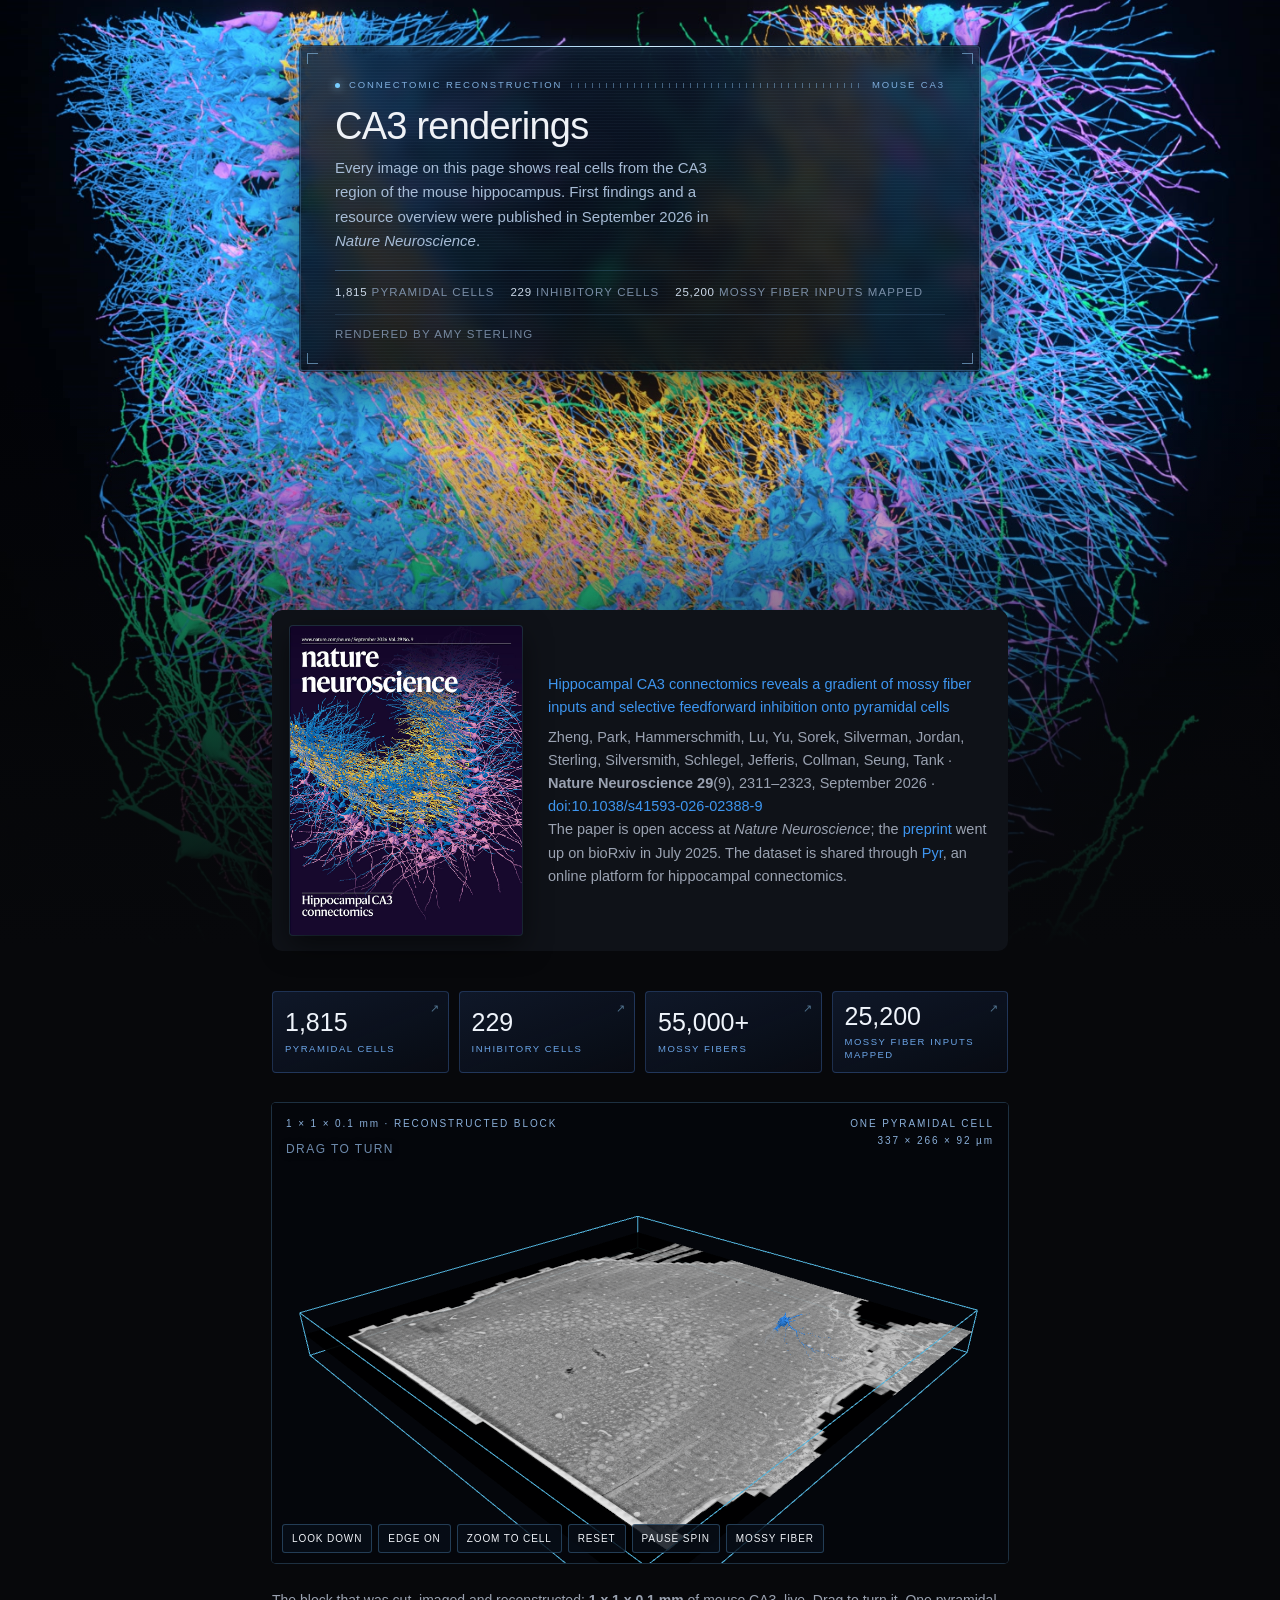
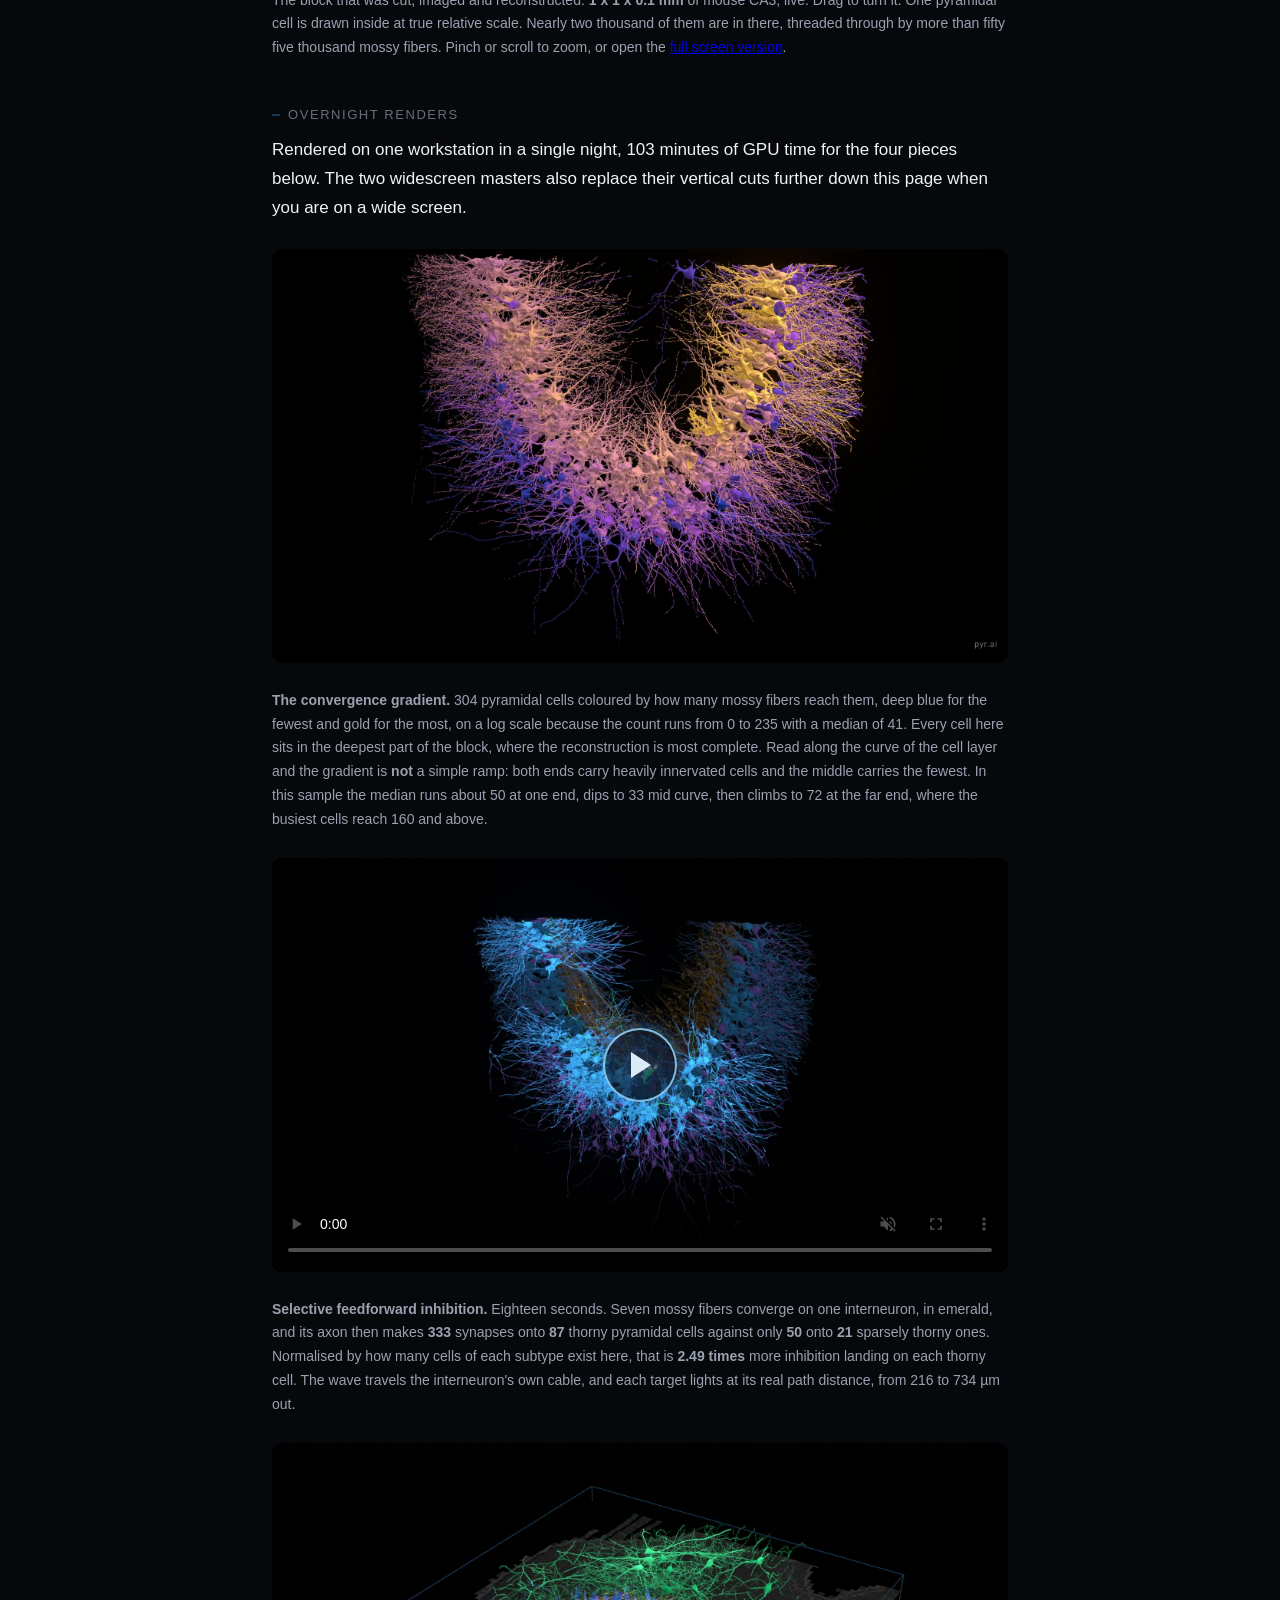
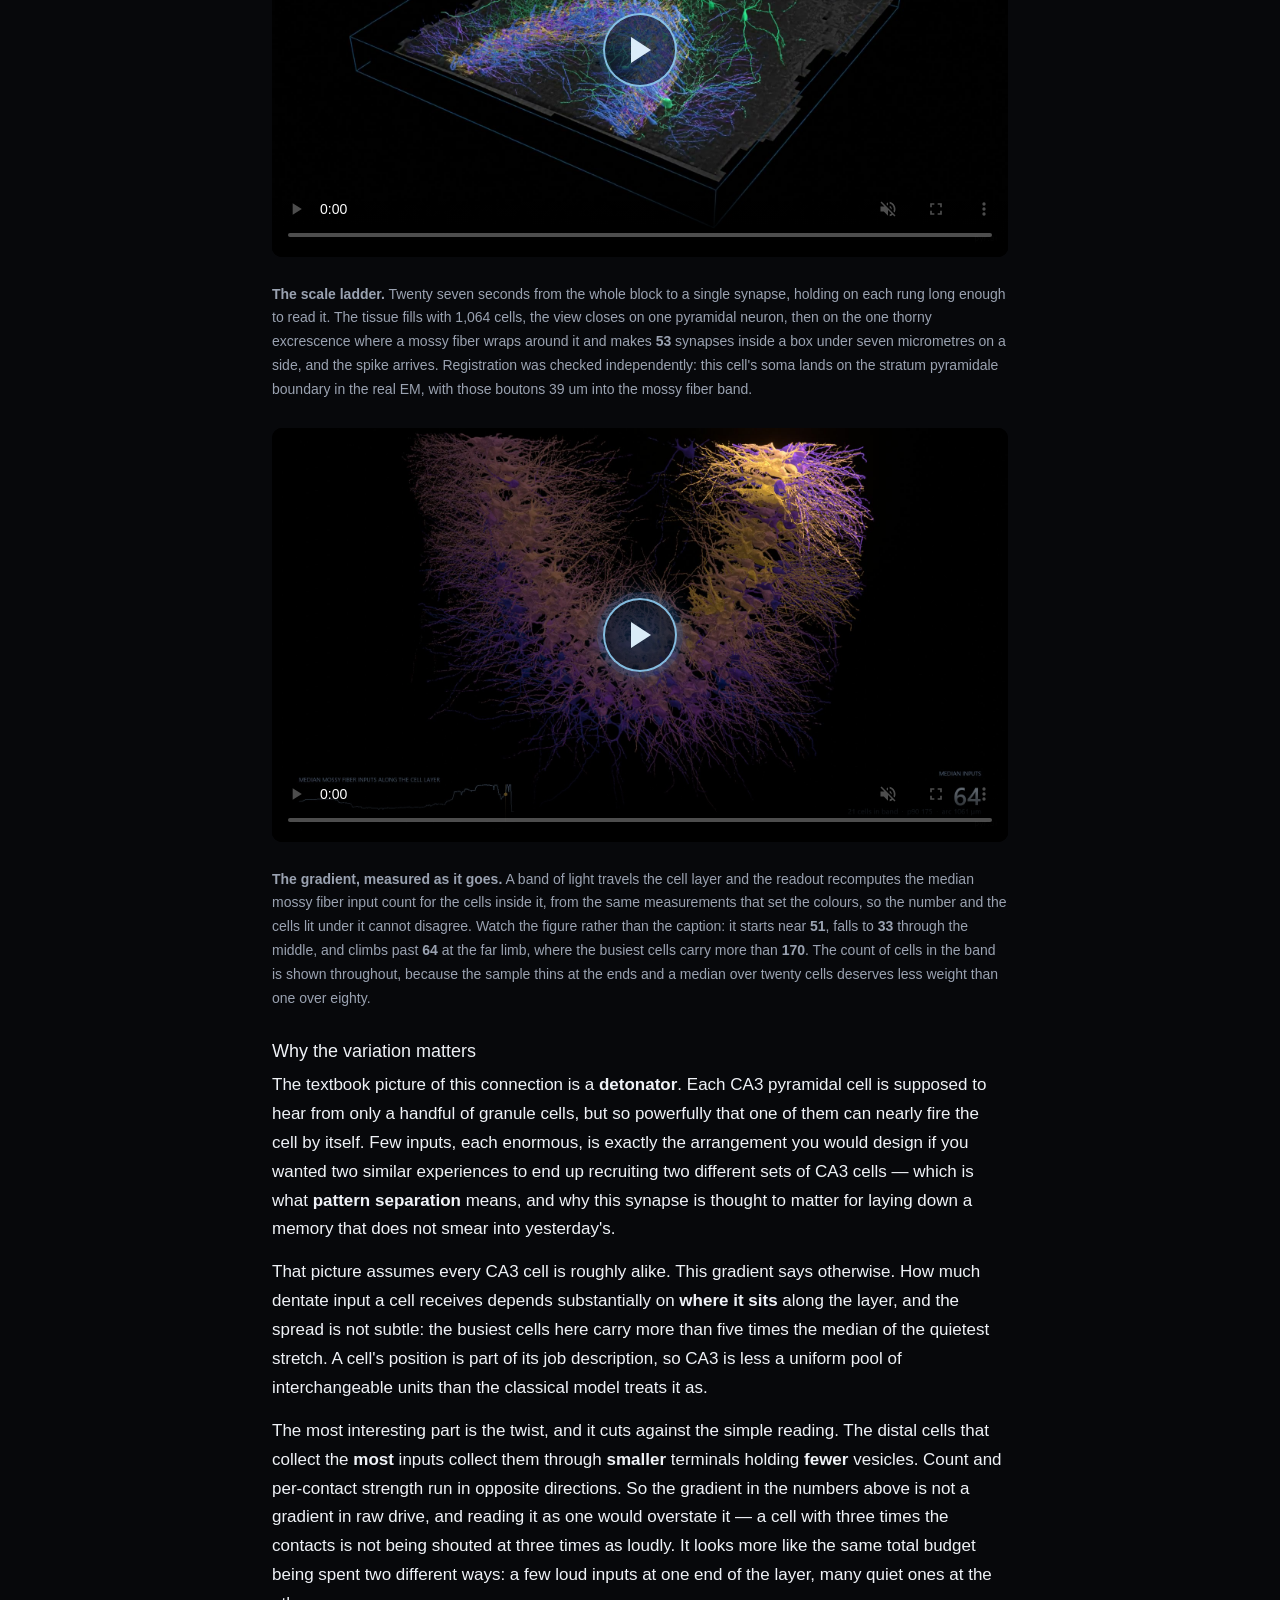
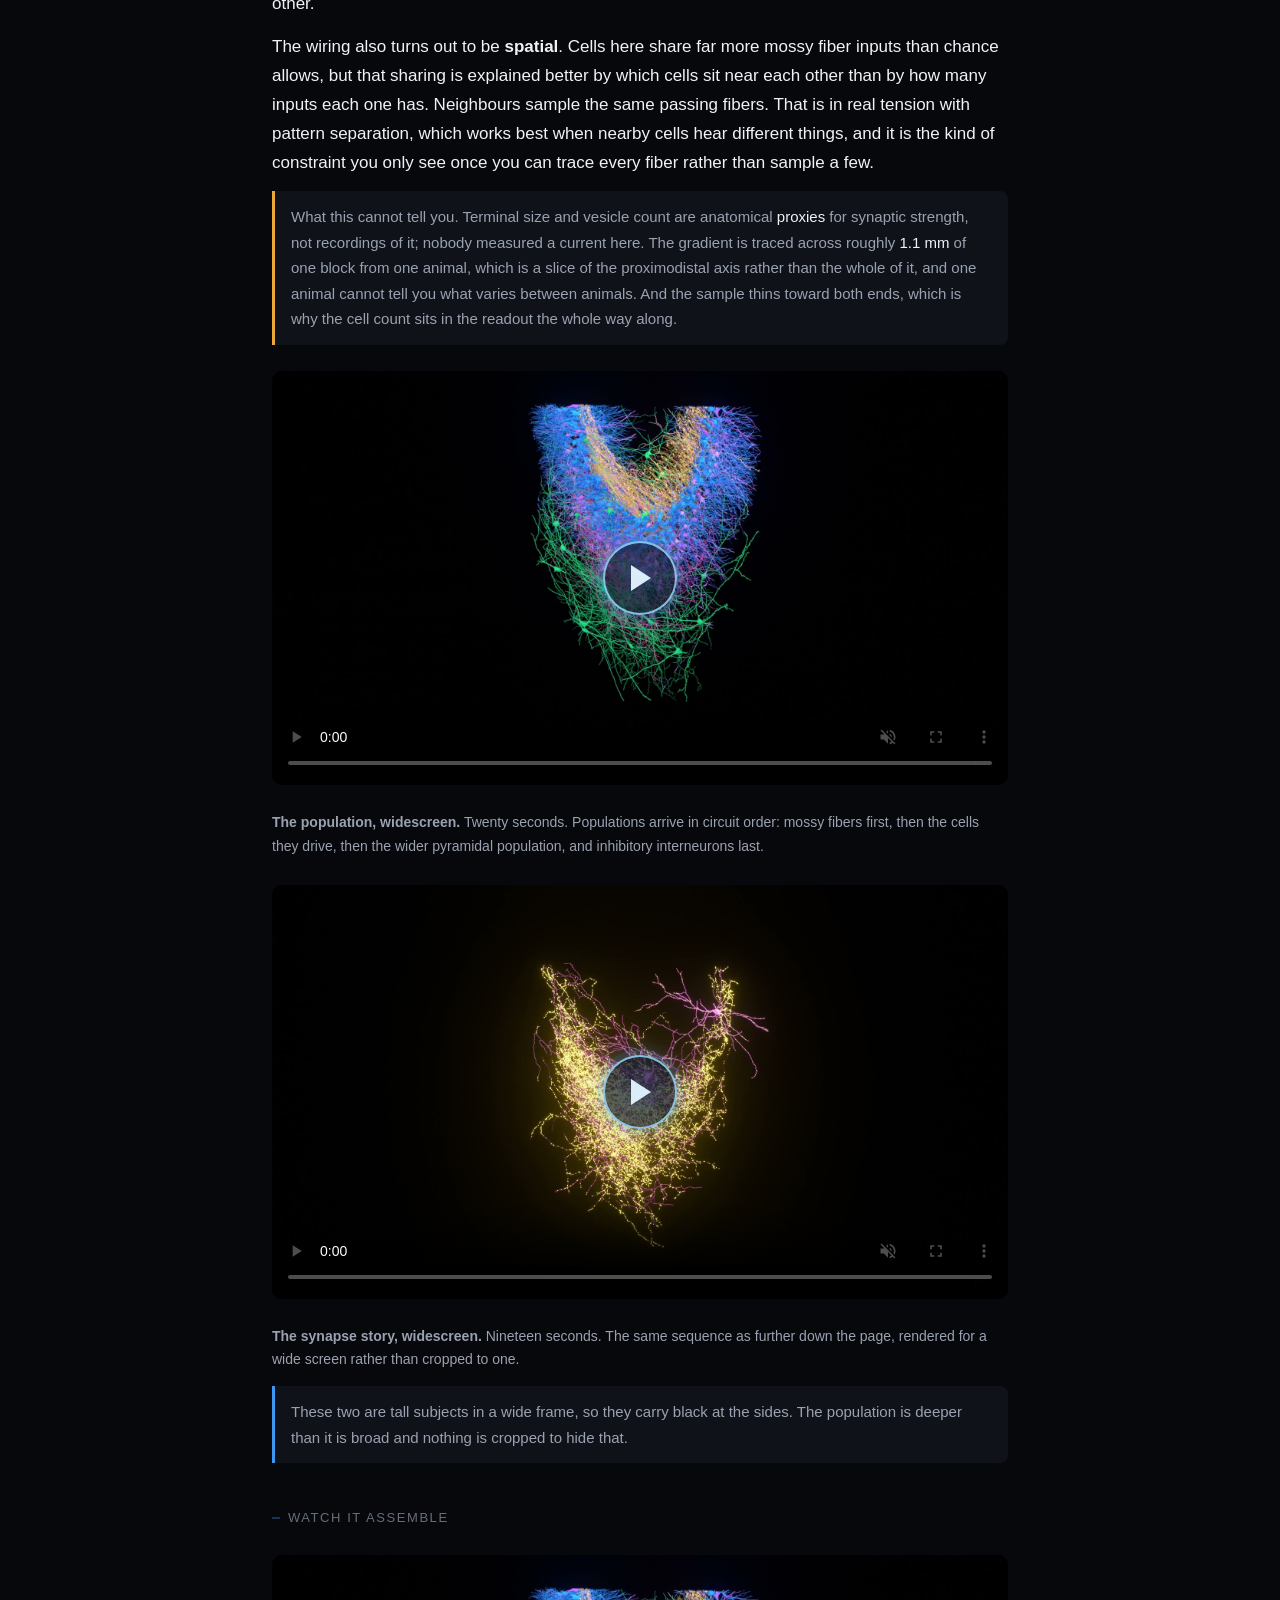
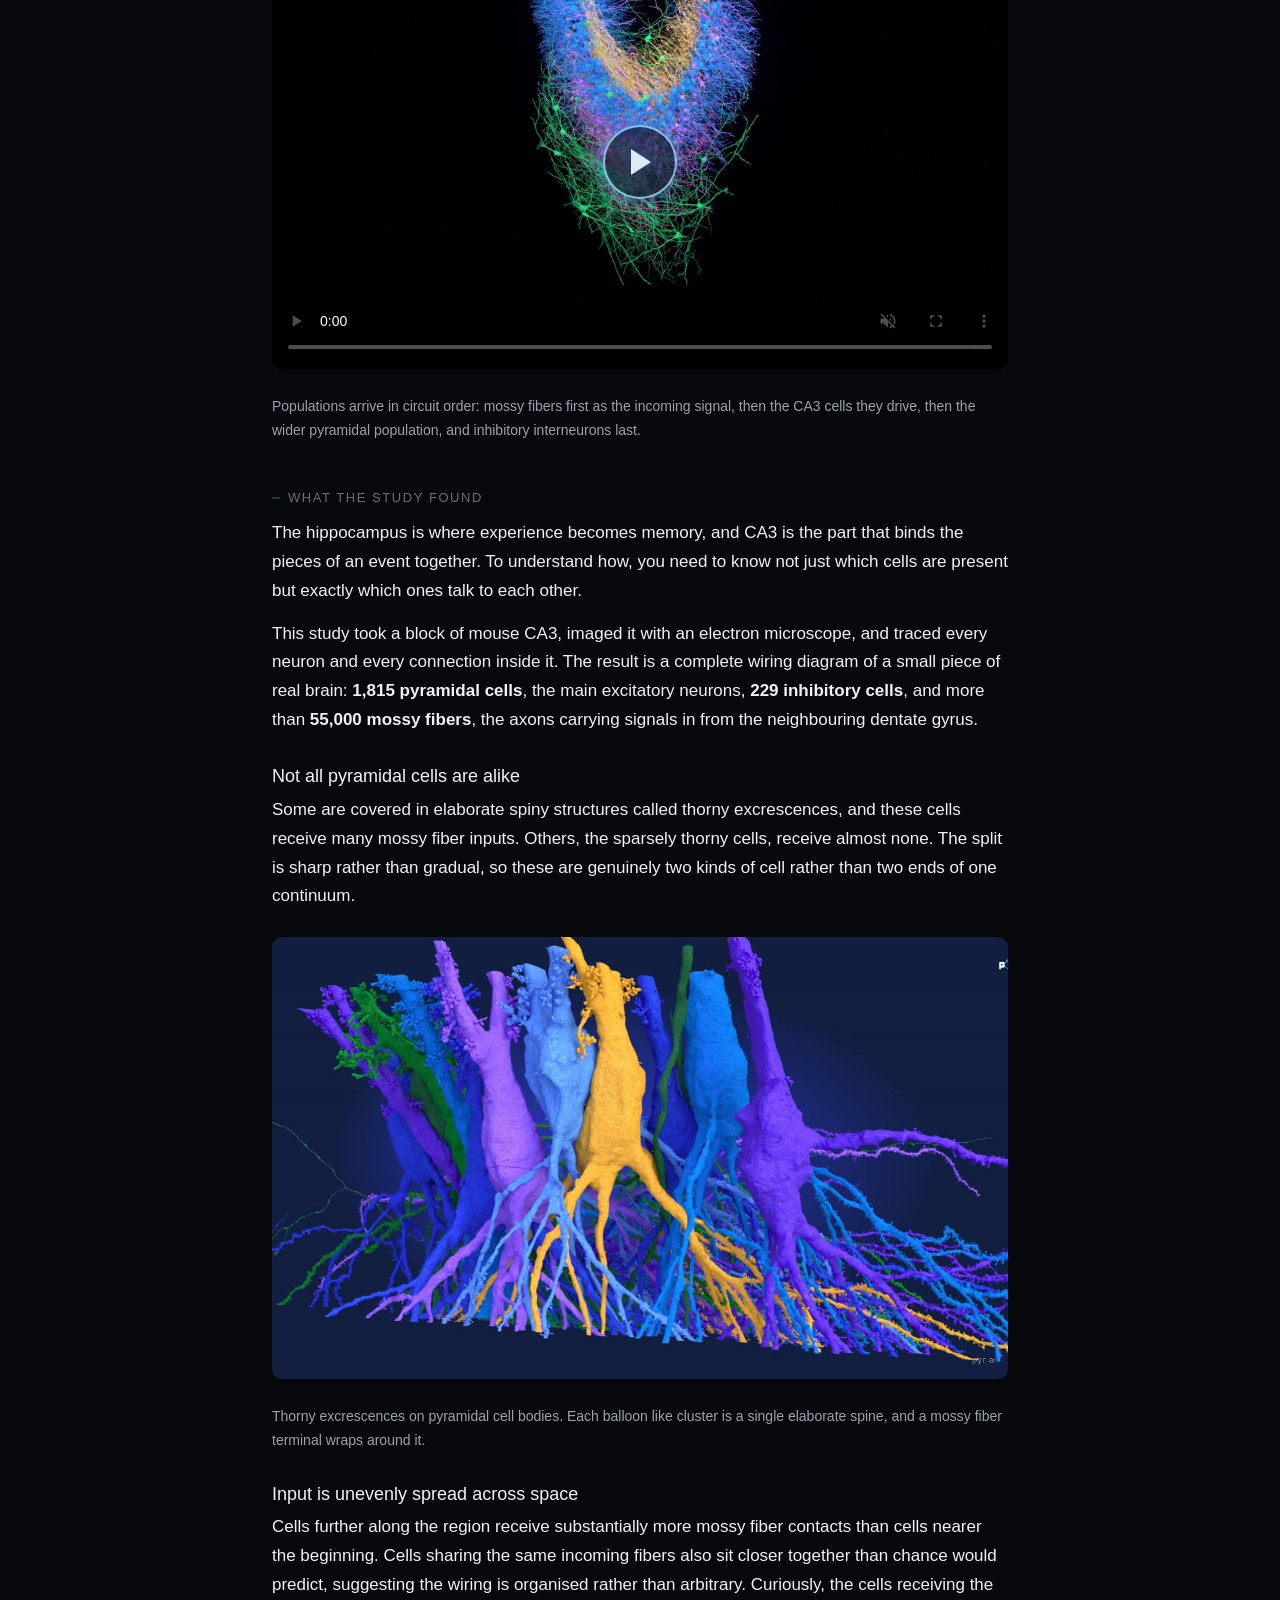
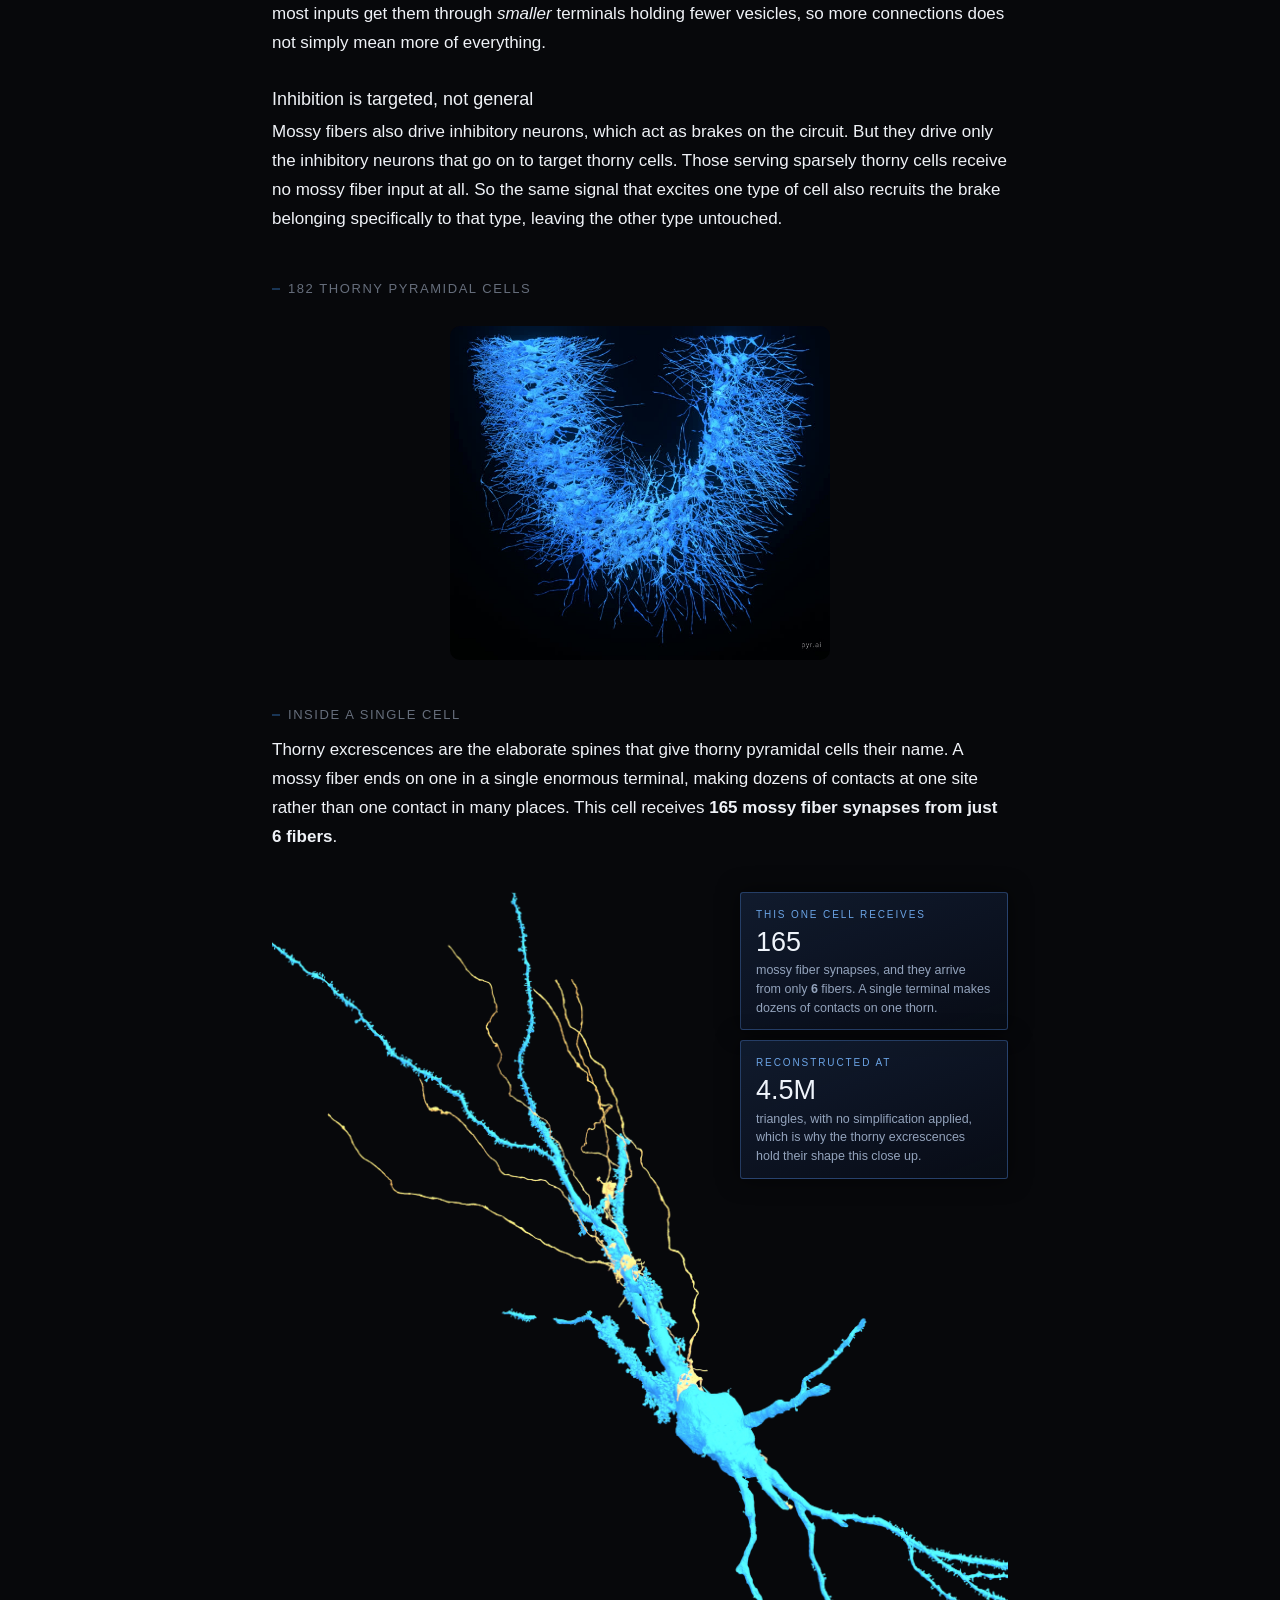
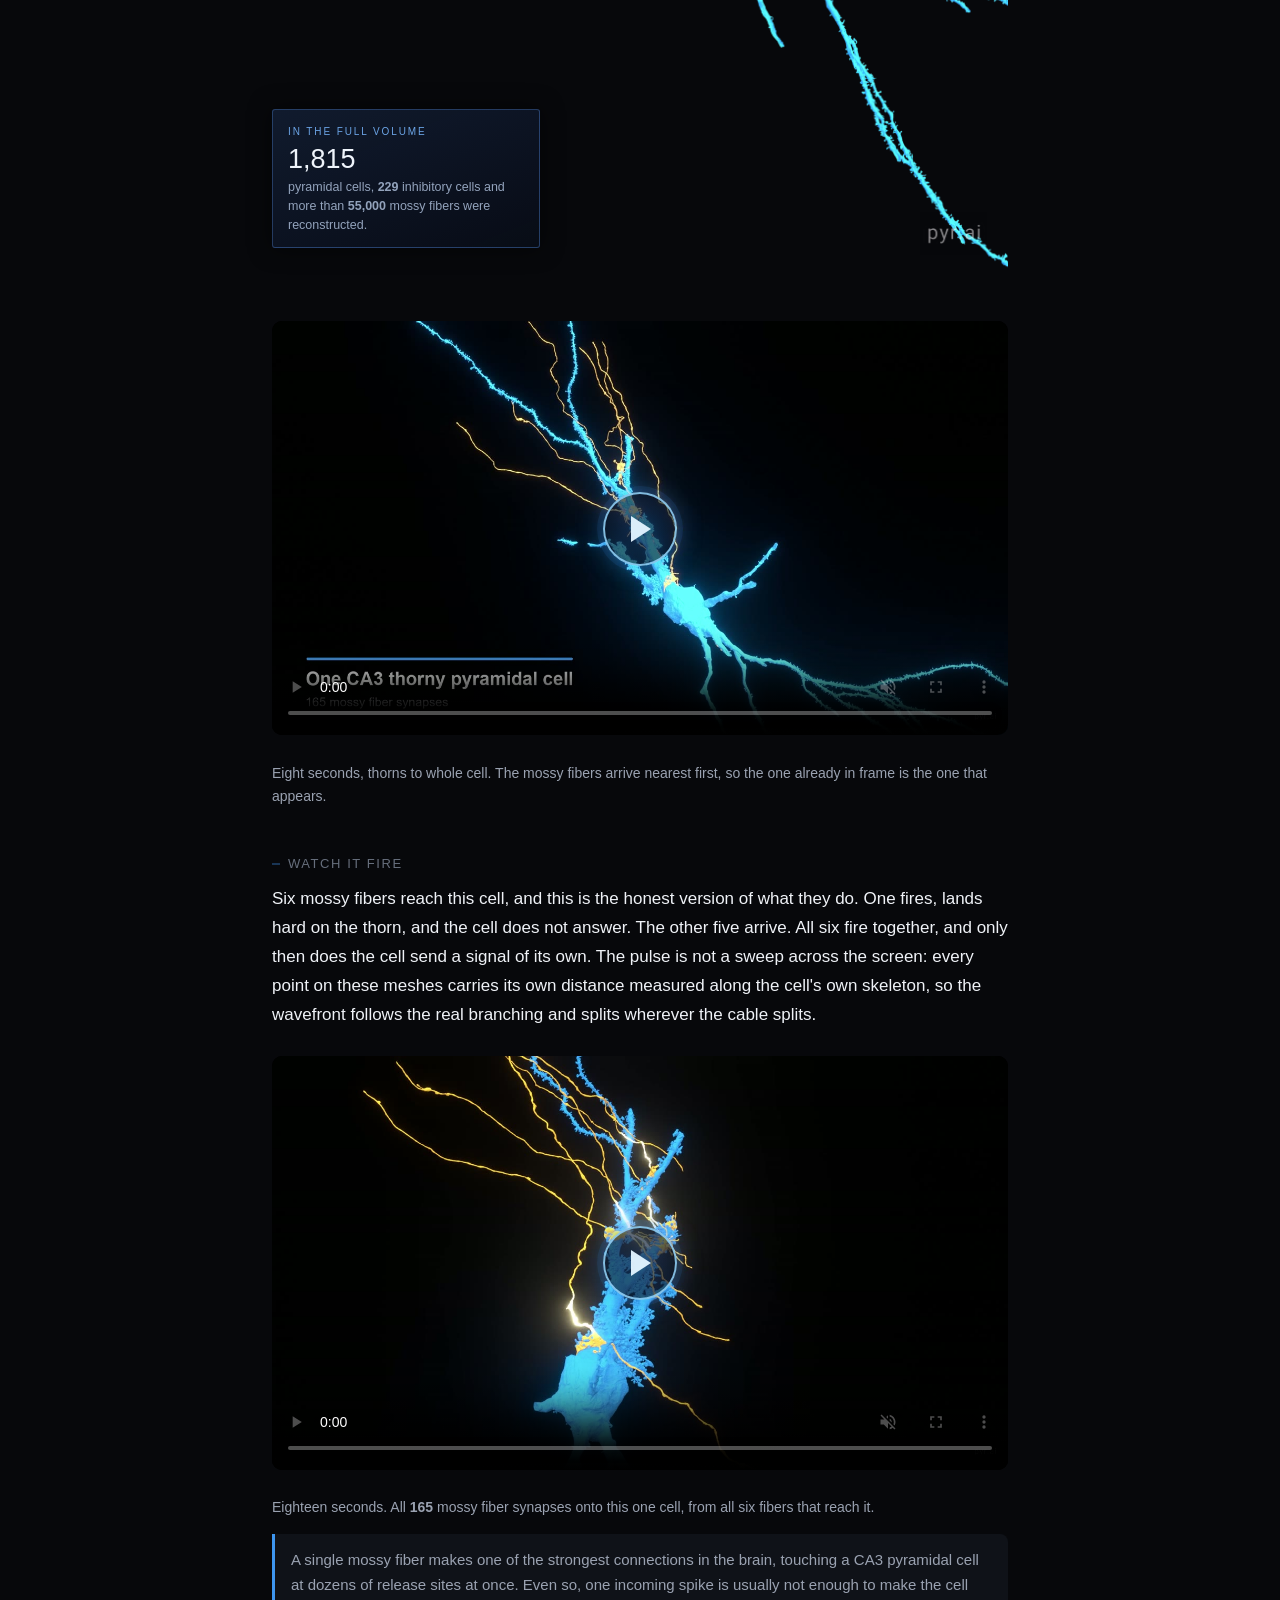
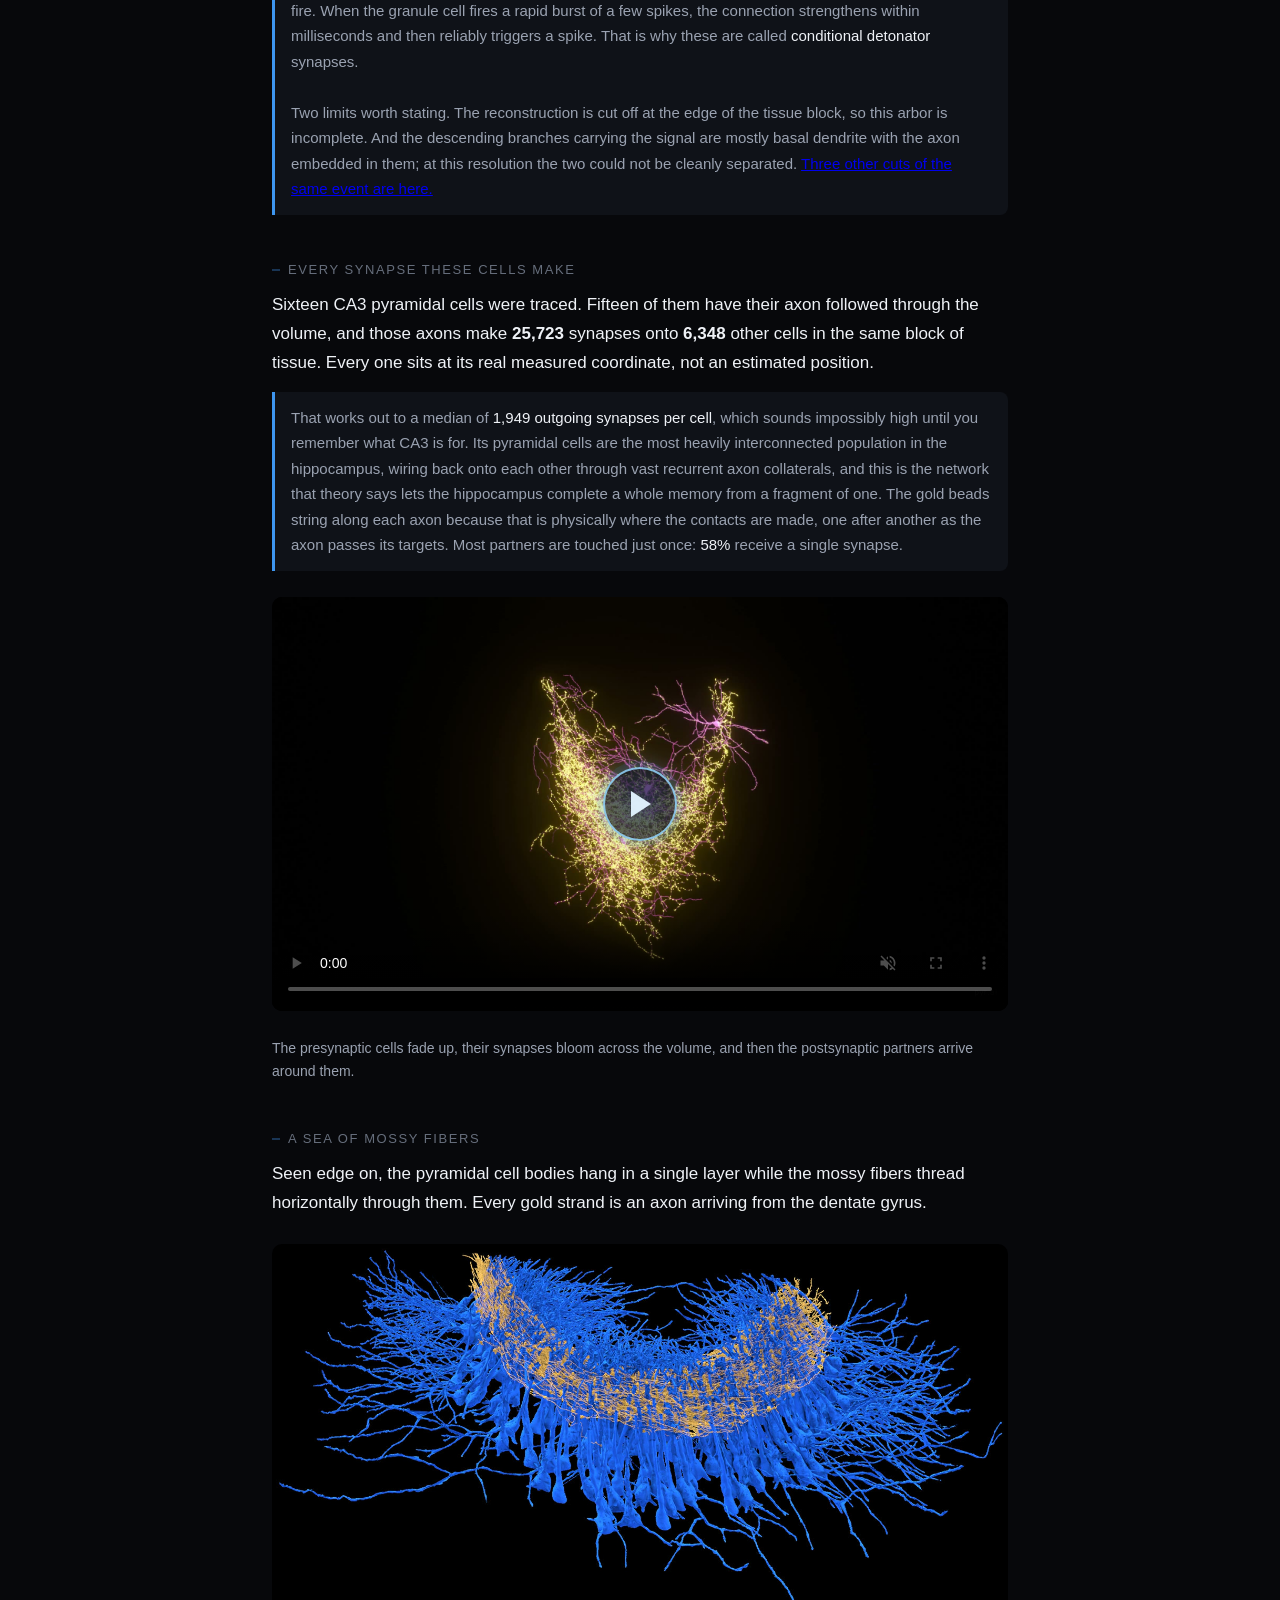
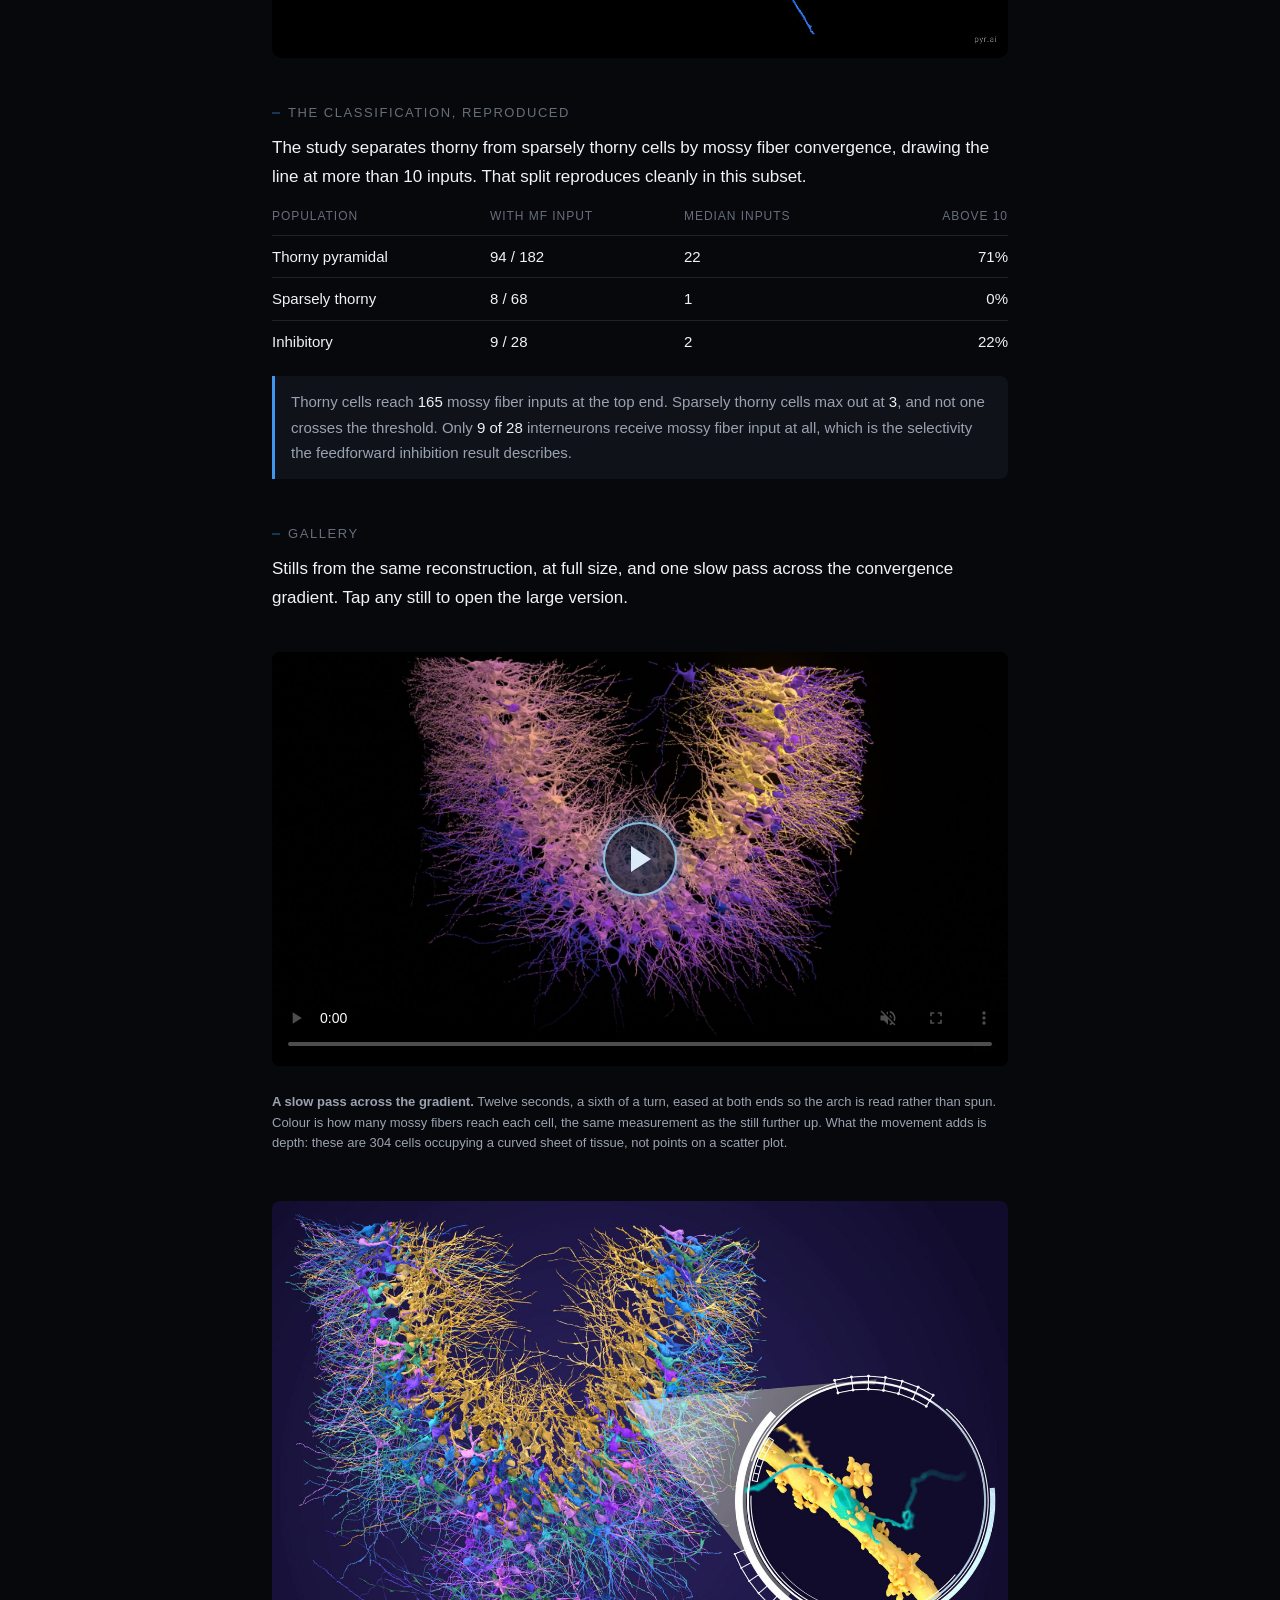
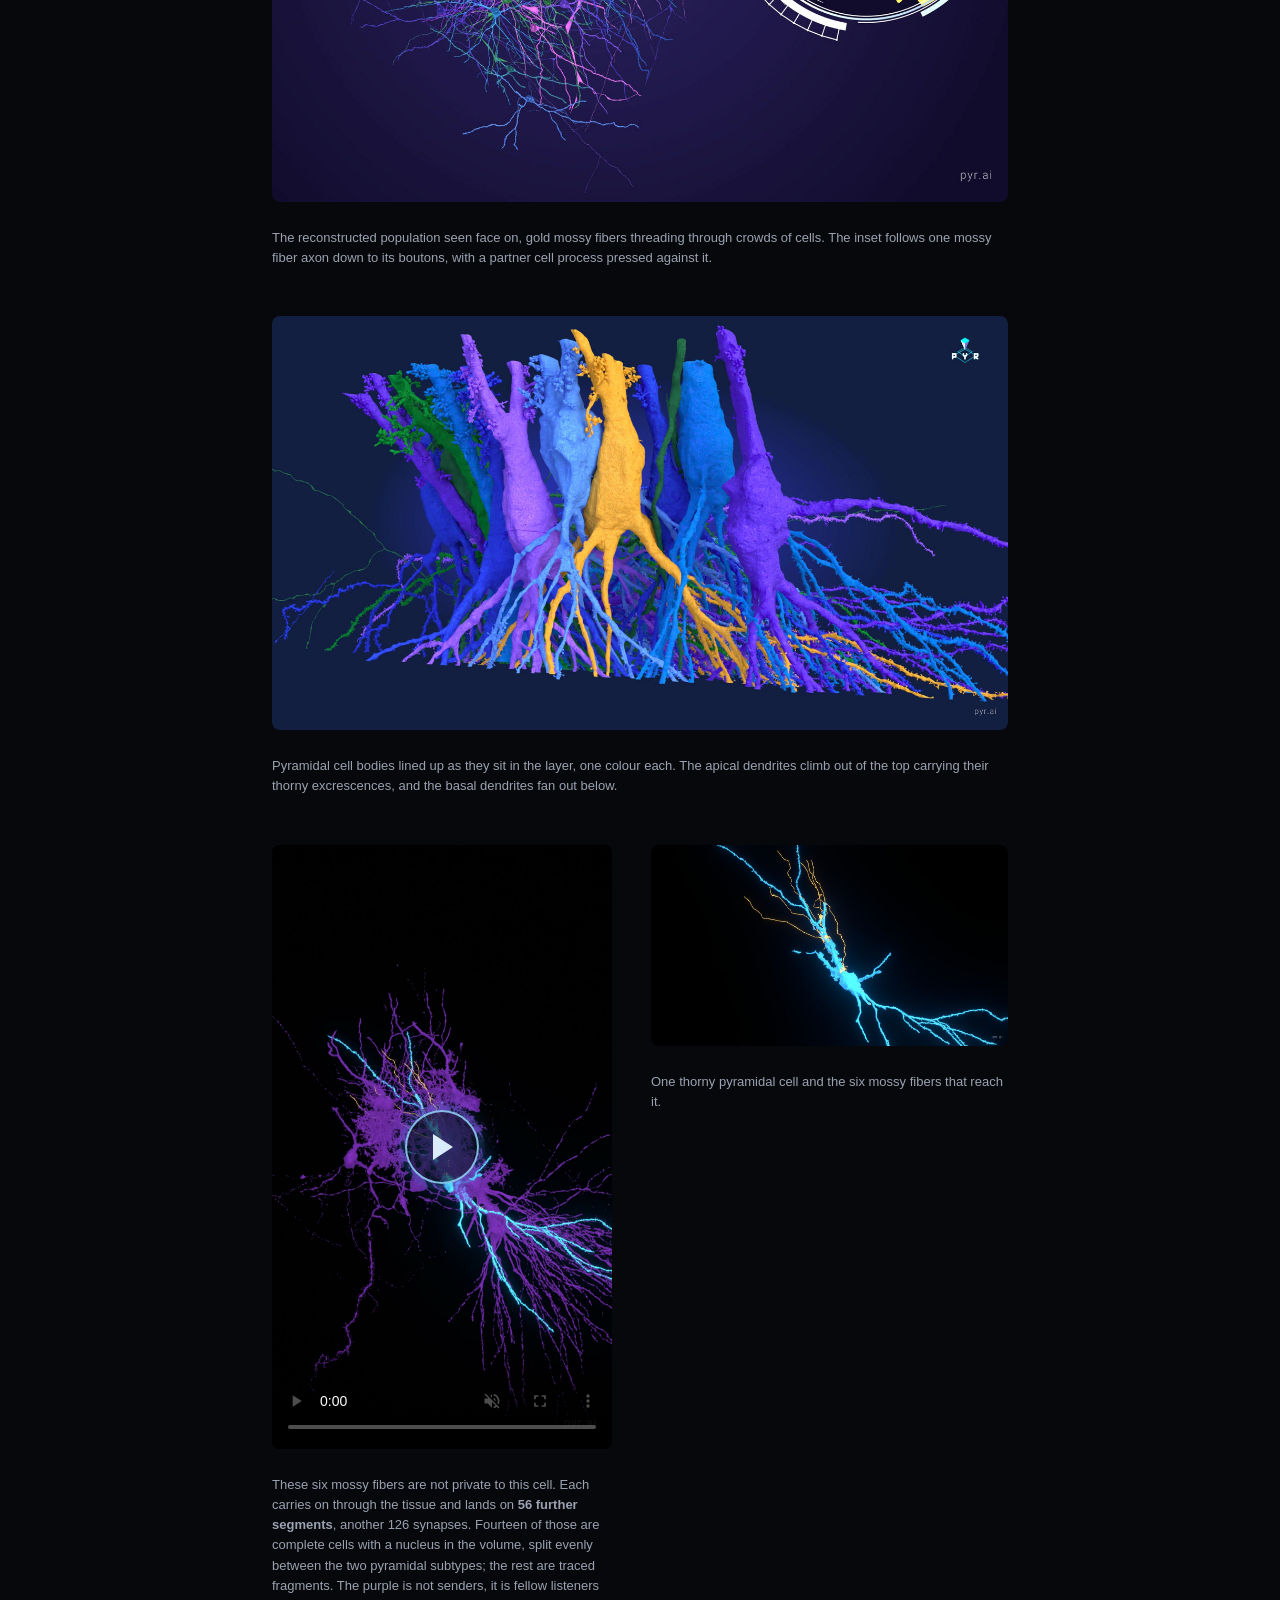
==== commit 3dca8bbc: "Make the stat panel open and close like it means it The panel grows out of the tile that was tapped," ====
--- a/index.html
+++ b/index.html
@@ -519,8 +519,38 @@
     background: linear-gradient(178deg, rgba(13,26,45,.97), rgba(6,12,22,.99));
     color: var(--ink); box-shadow: 0 28px 80px rgba(0,0,0,.7), 0 0 60px rgba(62,150,240,.14); }
   #peek::backdrop { background: rgba(4,6,11,.74); backdrop-filter: blur(6px); -webkit-backdrop-filter: blur(6px); }
-  #peek[open] { animation: peek-in .26s cubic-bezier(.22,.61,.36,1); }
-  @keyframes peek-in { from { opacity: 0; transform: translateY(8px) scale(.985); } }
+  /* The panel grows out of the tile that was tapped (the script sets the origin
+     to that tile), overshoots a touch and settles; the picture arrives a beat
+     behind, the text in three, and a hairline lights across the top. Closing
+     runs it backwards into the tile, which glows once as the panel lands. */
+  #peek[open] { animation: peek-in .42s cubic-bezier(.2,.9,.28,1.14) both; }
+  #peek.closing { animation: peek-out .24s cubic-bezier(.4,0,.7,.3) both; pointer-events: none; }
+  @keyframes peek-in {
+    from { opacity: 0; transform: scale(.62) translateY(4px); }
+    55%  { opacity: 1; }
+    to   { opacity: 1; transform: none; } }
+  @keyframes peek-out { to { opacity: 0; transform: scale(.7) translateY(6px); } }
+  #peek[open]::backdrop { animation: peek-veil .42s ease both; }
+  #peek.closing::backdrop { animation: peek-unveil .24s ease both; }
+  @keyframes peek-veil { from { opacity: 0; } }
+  @keyframes peek-unveil { to { opacity: 0; } }
+  #peek::before { content: ""; position: absolute; left: 8%; right: 8%; top: 0; height: 1px; z-index: 3;
+    background: linear-gradient(90deg, transparent, rgba(214,240,255,1) 50%, transparent);
+    box-shadow: 0 0 14px rgba(150,212,255,.85); }
+  #peek[open]::before { animation: peek-line .7s .12s cubic-bezier(.16,1,.3,1) both; }
+  @keyframes peek-line { from { left: 50%; right: 50%; opacity: 0; } }
+  #peek[open] .peek-fig img { animation: peek-img .8s .05s cubic-bezier(.16,1,.3,1) both; }
+  @keyframes peek-img { from { transform: scale(1.08); filter: saturate(.55) brightness(.6); } }
+  #peek[open] .peek-txt > * { animation: peek-rise .55s cubic-bezier(.16,1,.3,1) both; }
+  #peek[open] .peek-txt > :nth-child(1) { animation-delay: .14s; }
+  #peek[open] .peek-txt > :nth-child(2) { animation-delay: .2s; }
+  #peek[open] .peek-txt > :nth-child(3) { animation-delay: .26s; }
+  @keyframes peek-rise { from { opacity: 0; transform: translateY(12px); } }
+  button.stat:active { transform: translateY(0) scale(.985); }
+  button.stat.landed { animation: stat-land .55s ease-out; }
+  @keyframes stat-land {
+    0%   { box-shadow: 0 0 0 0 rgba(150,212,255,.55), 0 0 22px rgba(62,150,240,.35); border-color: rgba(214,240,255,.9); }
+    100% { box-shadow: 0 0 0 10px rgba(150,212,255,0), 0 0 0 rgba(62,150,240,0); } }
   .peek-fig { margin: 0; background: #04060B; }
   .peek-fig img { display: block; width: 100%; height: auto; max-height: 52dvh; object-fit: cover; }
   .peek-txt { padding: 16px 20px 20px; }
@@ -533,7 +563,10 @@
     border-radius: 50%; border: 1px solid rgba(150,212,255,.4); background: rgba(8,14,24,.8);
     color: var(--ink); font: 22px/1 ui-sans-serif, system-ui, sans-serif; cursor: pointer; }
   .peek-x:hover, .peek-x:focus-visible { border-color: rgba(214,240,255,.9); outline: none; }
-  @media (prefers-reduced-motion: reduce) { #peek[open] { animation: none; } button.stat { transition: none; } }
+  @media (prefers-reduced-motion: reduce) {
+    #peek[open], #peek.closing, #peek[open]::backdrop, #peek.closing::backdrop, #peek[open]::before,
+    #peek[open] .peek-fig img, #peek[open] .peek-txt > *, button.stat.landed { animation: none; }
+    button.stat { transition: none; } }
   .volfig { margin: 26px 0 10px; }
   /* the block is the live scene from volume.html, framed; the still it replaced is
      kept in that page as the no-WebGL fallback */
@@ -671,15 +704,41 @@
       document.getElementById("peek-k").textContent = btn.querySelector(".k").textContent;
       document.getElementById("peek-title").textContent = d.title;
       document.getElementById("peek-body").innerHTML = d.body;
+      from = btn;
       dlg.showModal();
+      // grow out of the tile: the origin is the tile's centre in the panel's own frame.
+      // Read after showModal, when the panel has a position, and before first paint.
+      var r = dlg.getBoundingClientRect(), t = btn.getBoundingClientRect();
+      dlg.style.transformOrigin = (t.left + t.width / 2 - r.left) + "px " + (t.top + t.height / 2 - r.top) + "px";
+    }
+    var from = null, still = matchMedia("(prefers-reduced-motion: reduce)").matches;
+    function shut() {
+      if (!dlg.open || dlg.classList.contains("closing")) return;
+      if (still) { dlg.close(); return; }
+      dlg.classList.add("closing");
+      dlg.addEventListener("animationend", function done(e) {
+        if (e.target !== dlg) return;             // the inner reveals end too; wait for the panel's own
+        dlg.removeEventListener("animationend", done);
+        dlg.classList.remove("closing");
+        dlg.close();
+      });
     }
     document.querySelectorAll(".stat[data-peek]").forEach(function (b) {
       b.addEventListener("click", function () { open(b); });
     });
-    dlg.querySelector(".peek-x").addEventListener("click", function () { dlg.close(); });
+    dlg.querySelector(".peek-x").addEventListener("click", shut);
     // a click on the backdrop lands on the dialog element itself, not its children
-    dlg.addEventListener("click", function (e) { if (e.target === dlg) dlg.close(); });
-    dlg.addEventListener("close", function () { img.removeAttribute("src"); });
+    dlg.addEventListener("click", function (e) { if (e.target === dlg) shut(); });
+    // Escape fires cancel and would close instantly; route it through the same exit
+    dlg.addEventListener("cancel", function (e) { e.preventDefault(); shut(); });
+    dlg.addEventListener("close", function () {
+      img.removeAttribute("src");
+      if (from) {                                 // the tile lights once as the panel lands back in it
+        var b = from; from = null;
+        b.classList.remove("landed"); void b.offsetWidth; b.classList.add("landed");
+        b.addEventListener("animationend", function () { b.classList.remove("landed"); }, { once: true });
+      }
+    });
   })();
   </script>
 
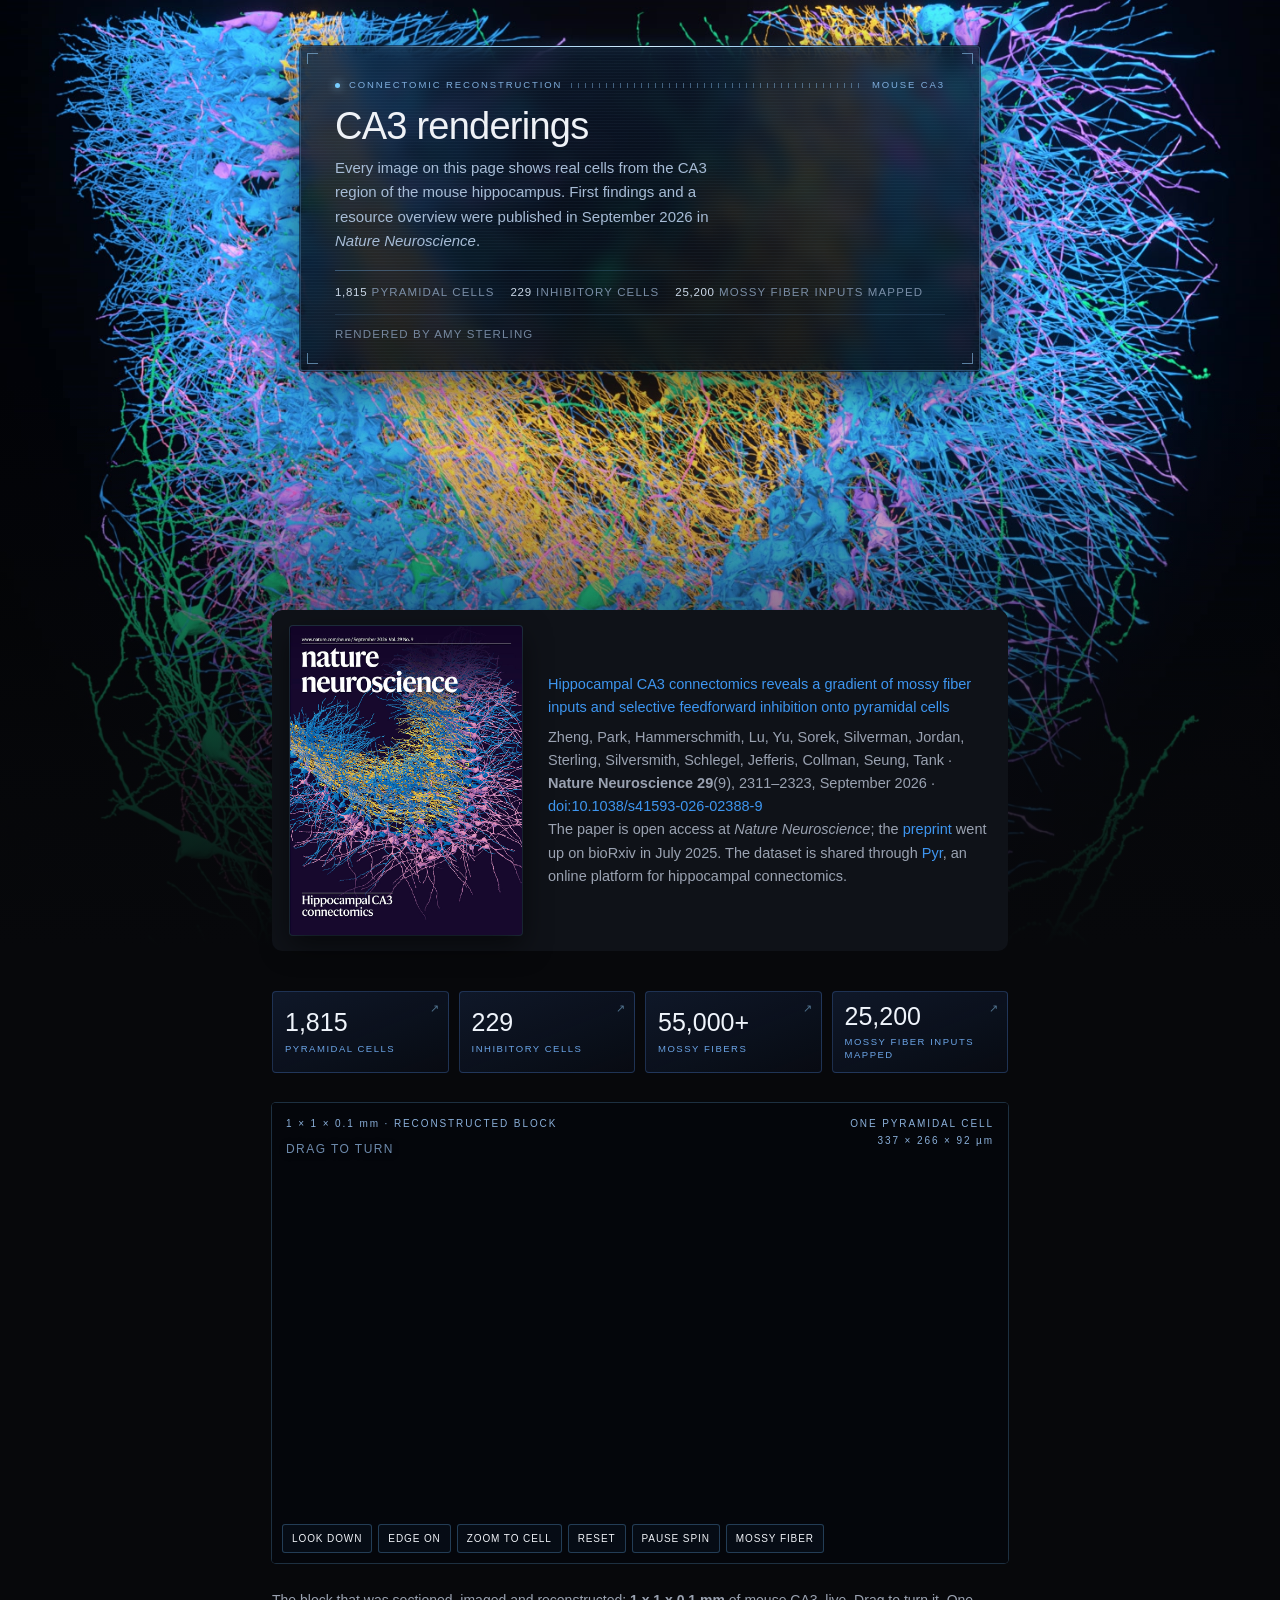
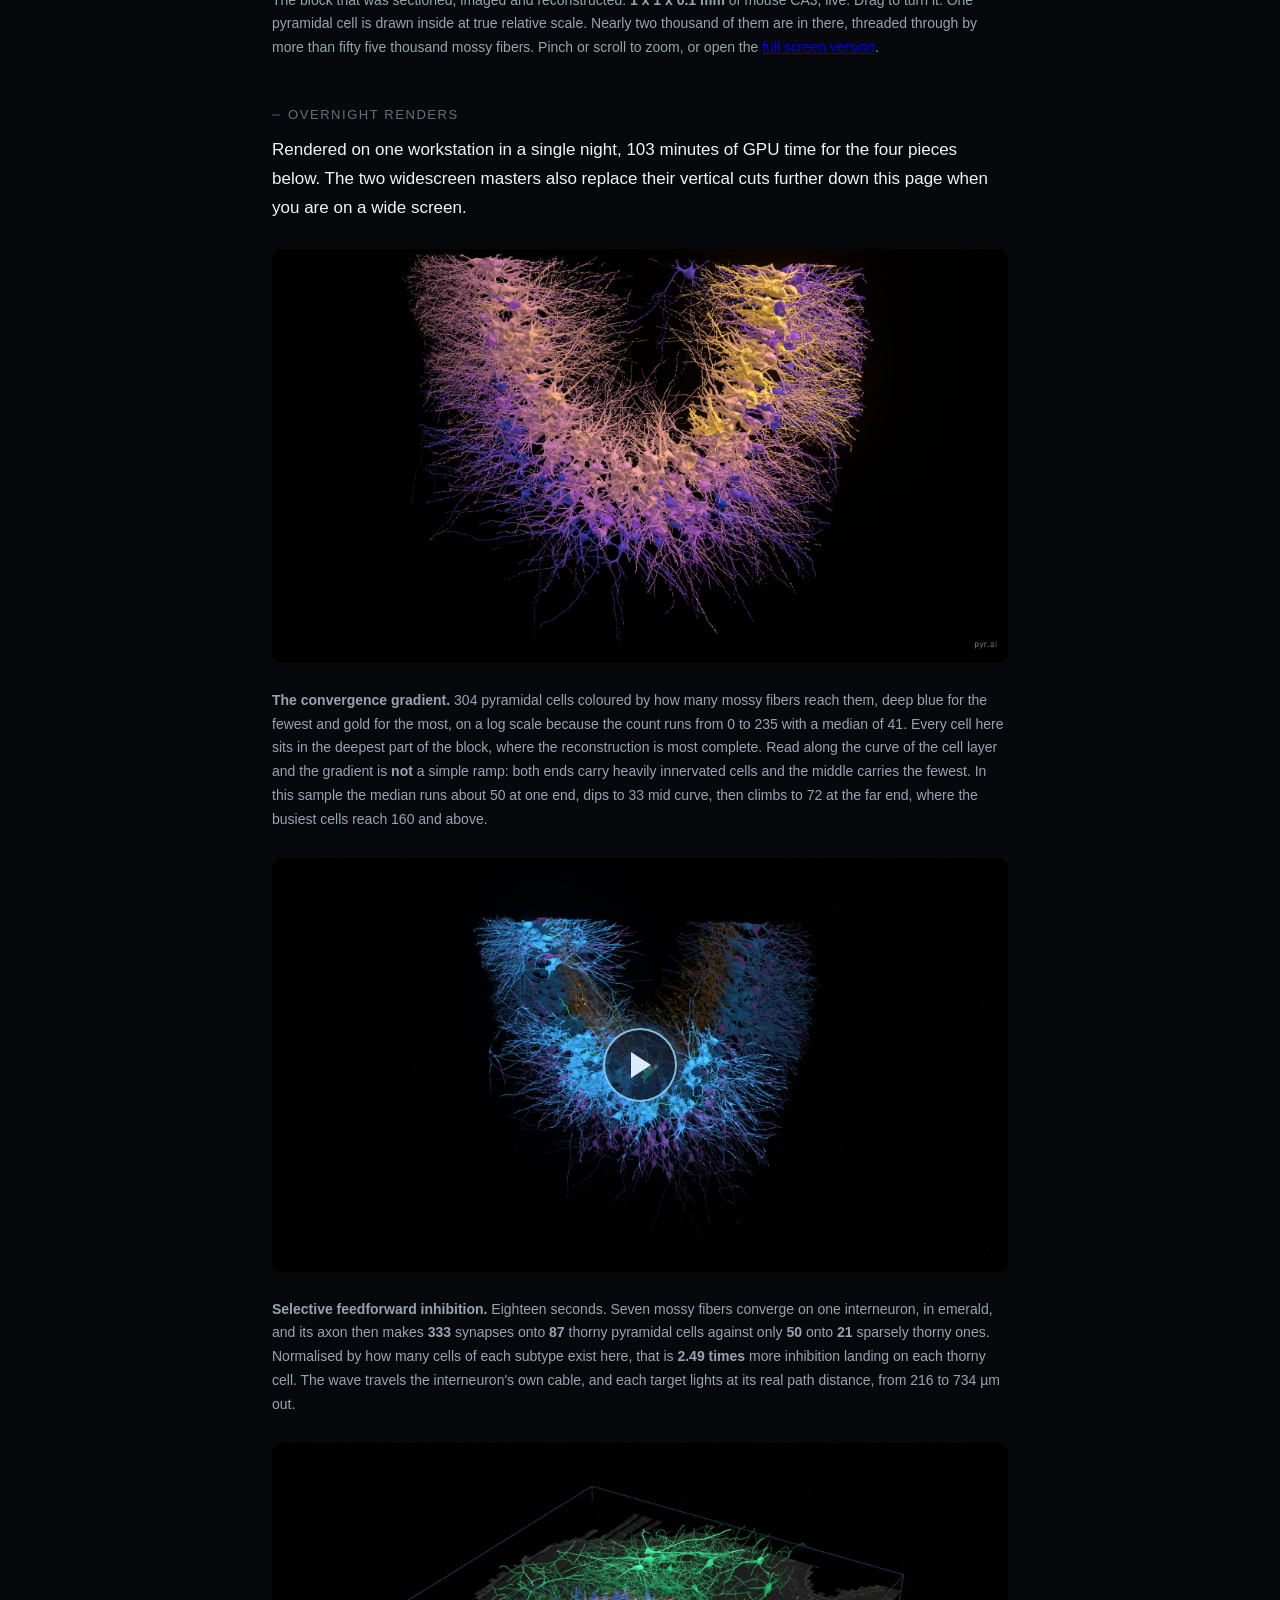
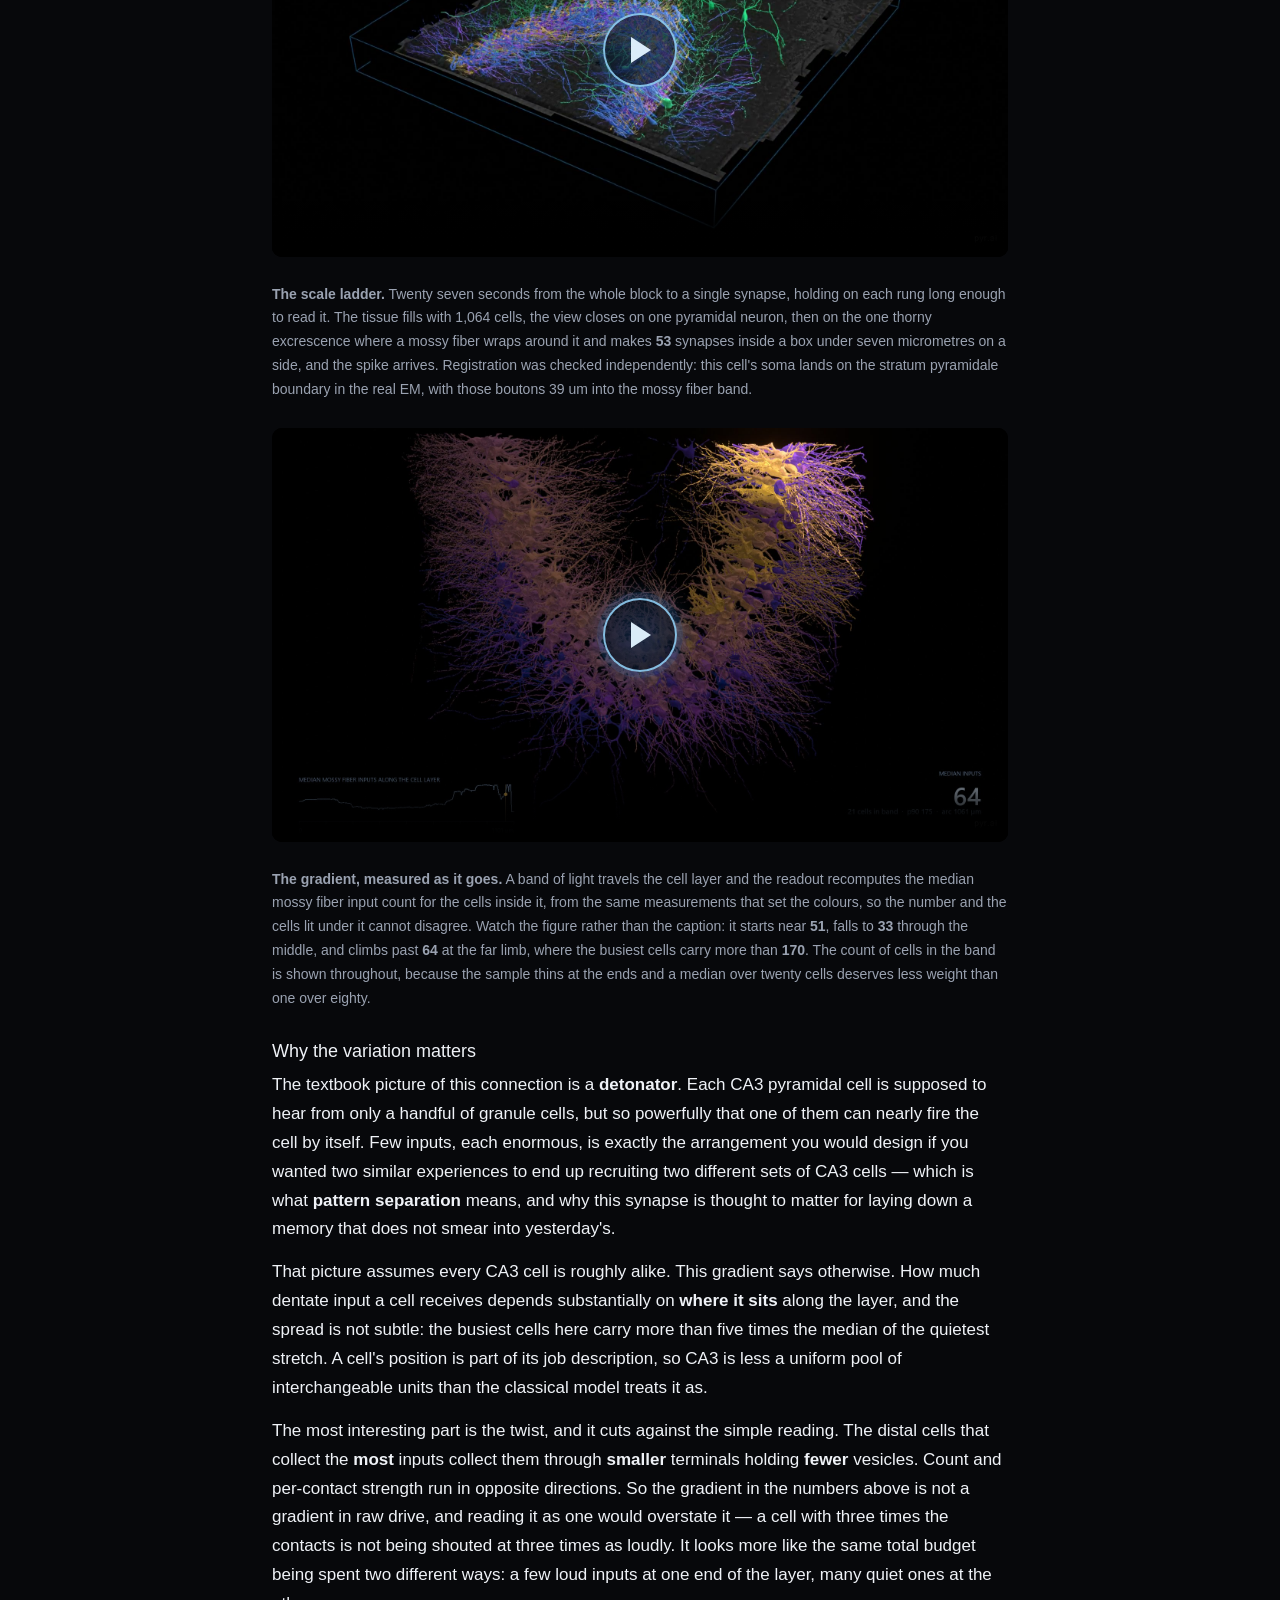
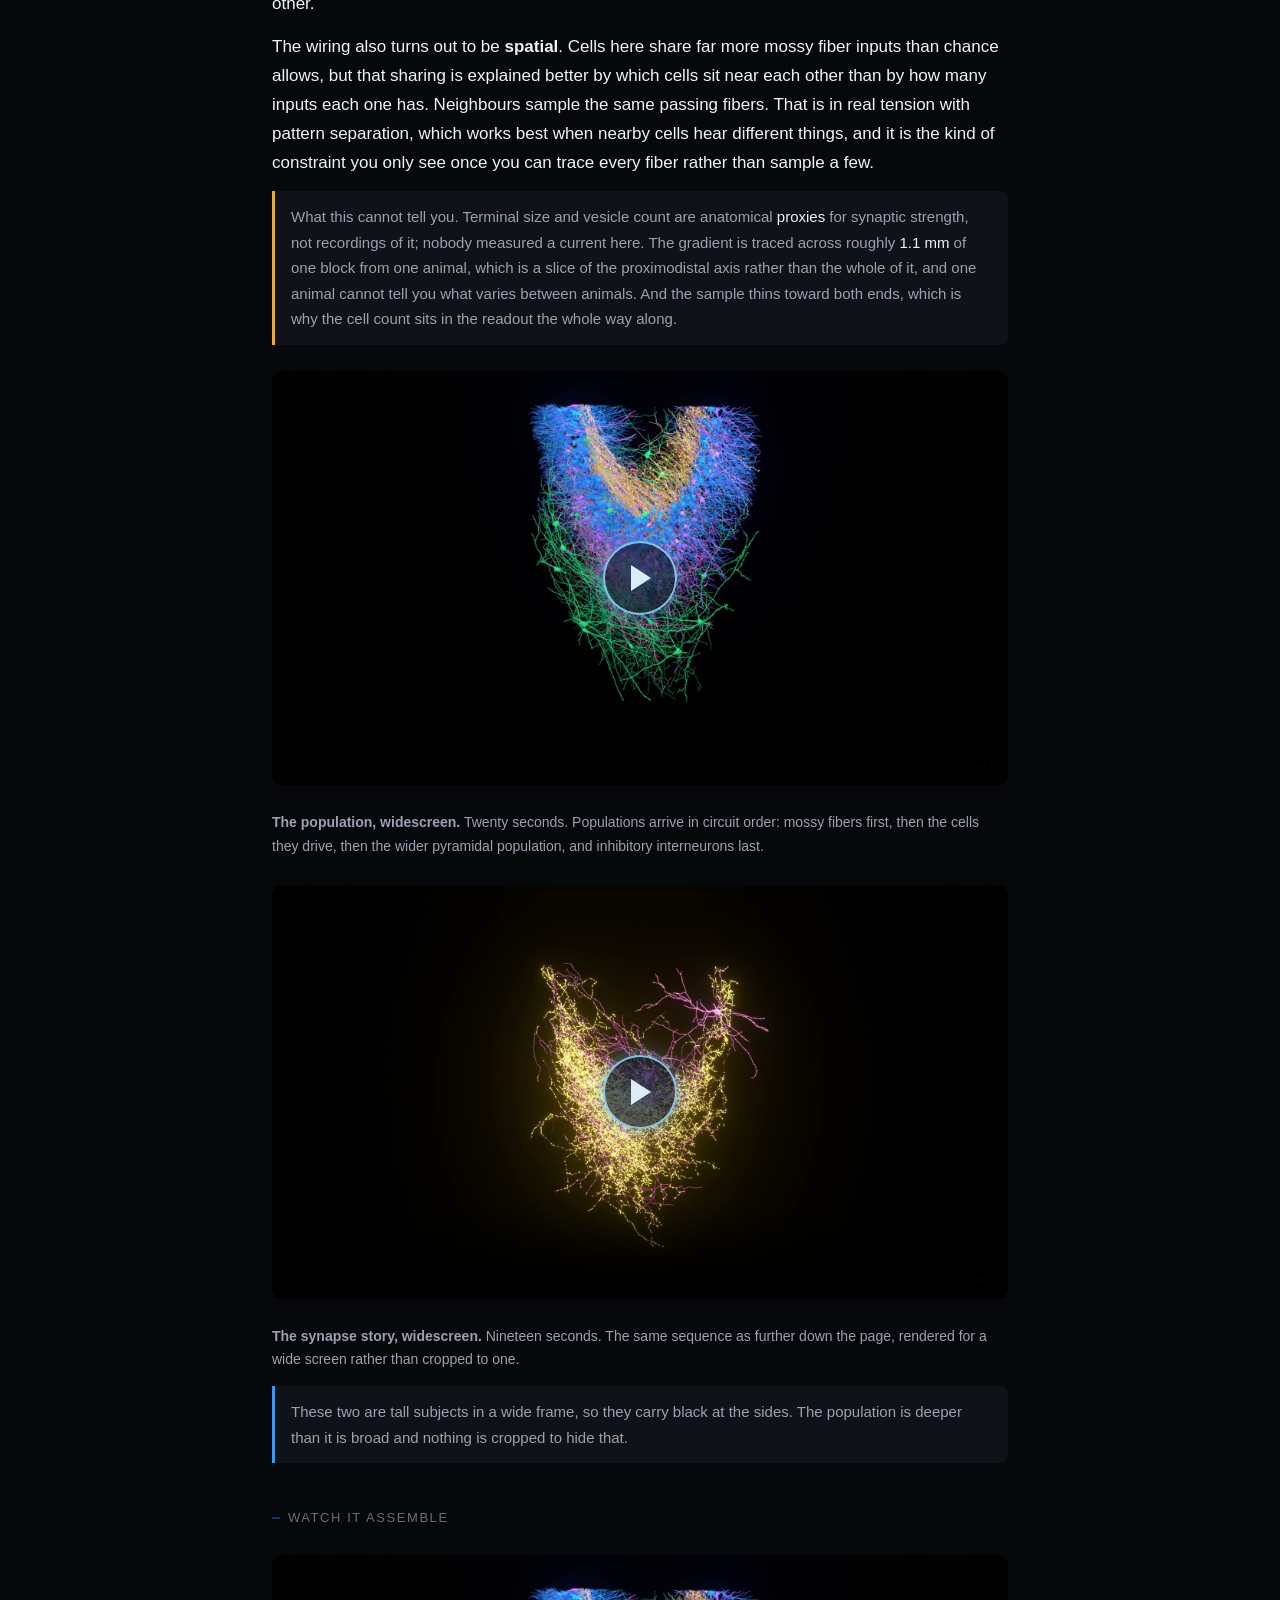
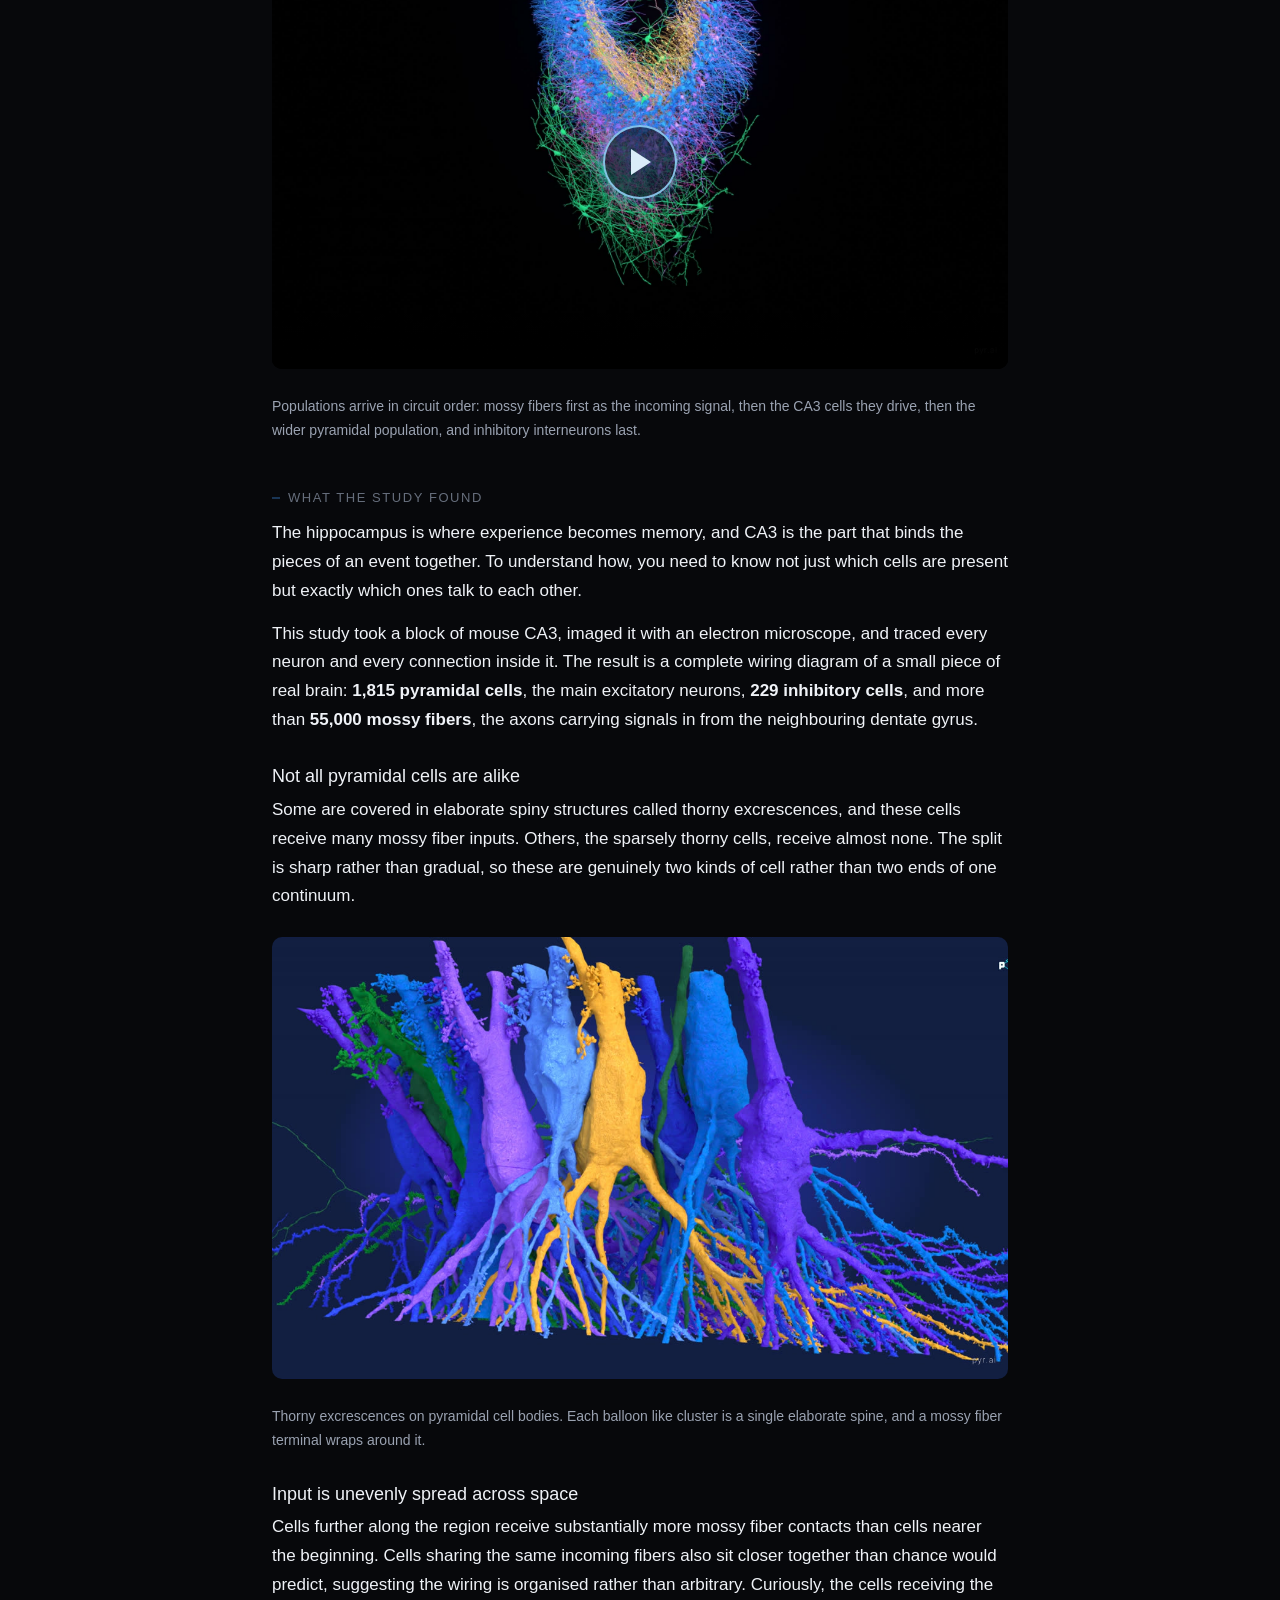
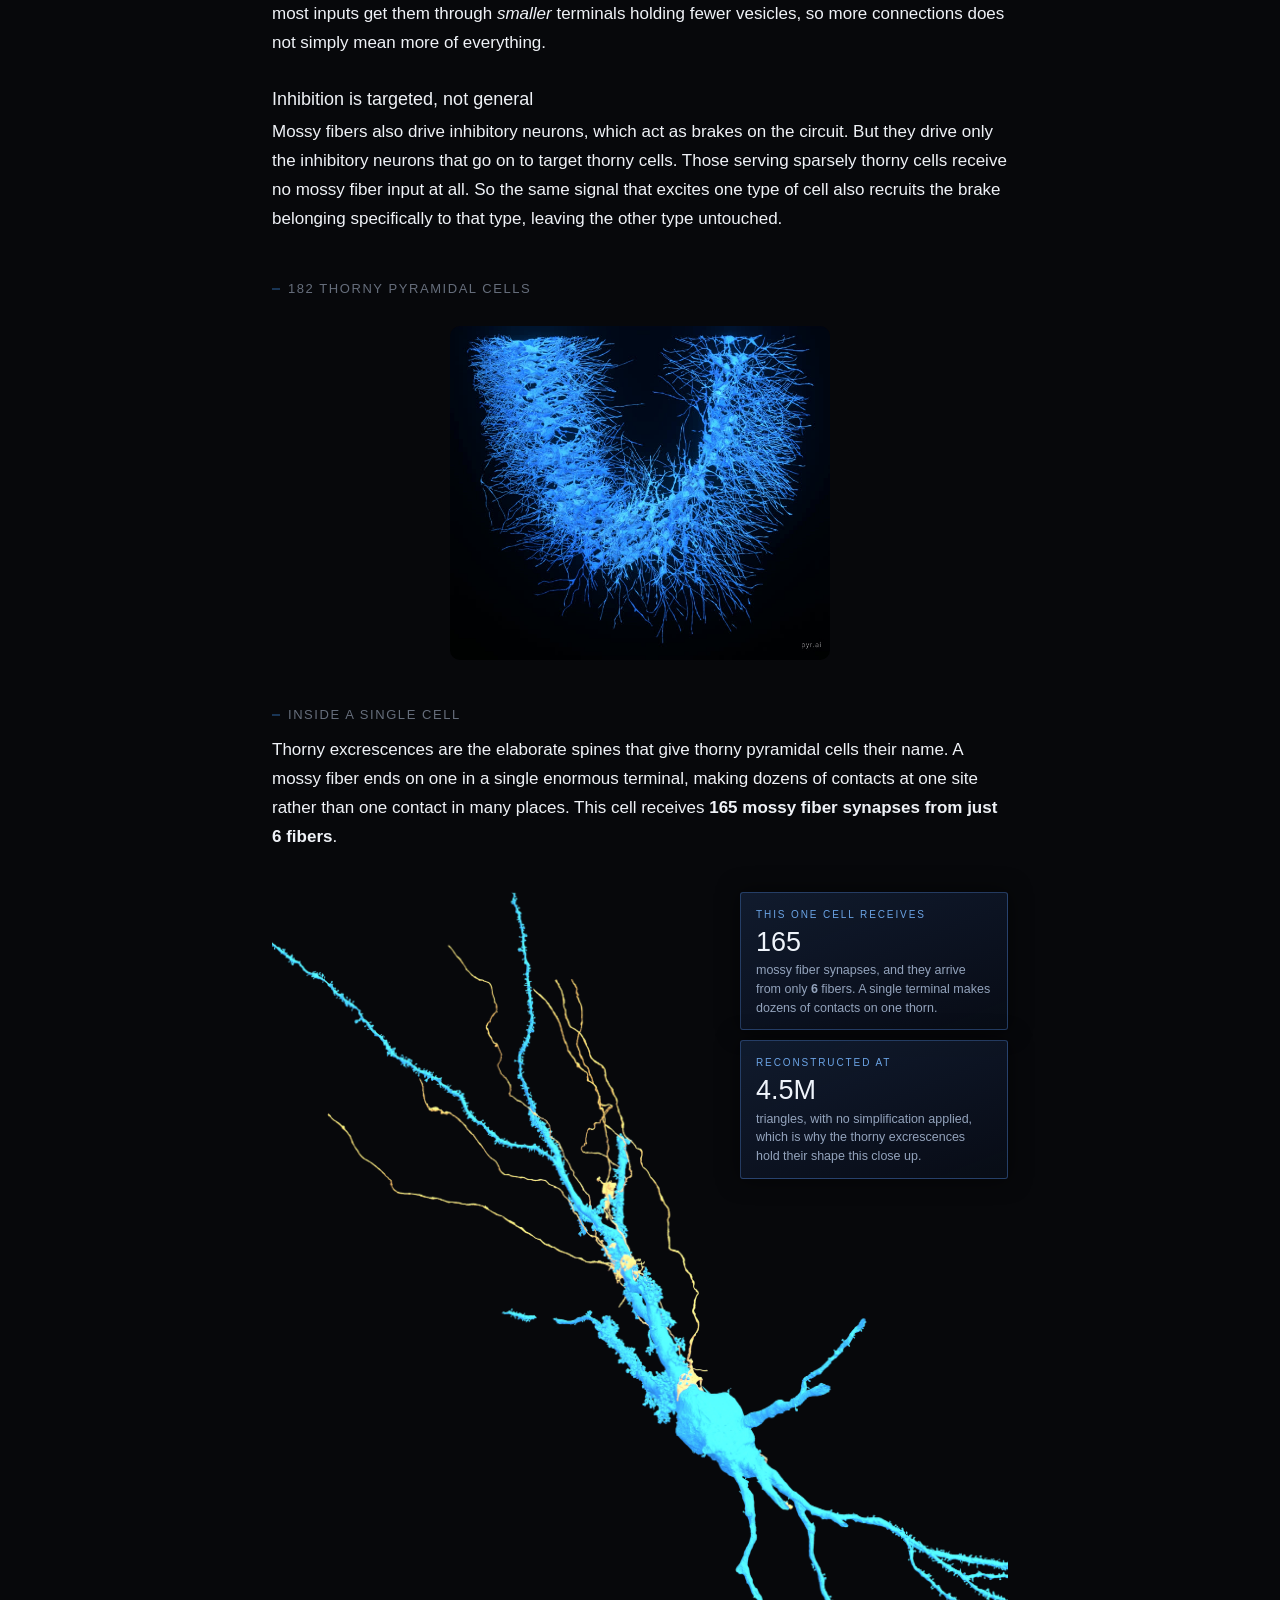
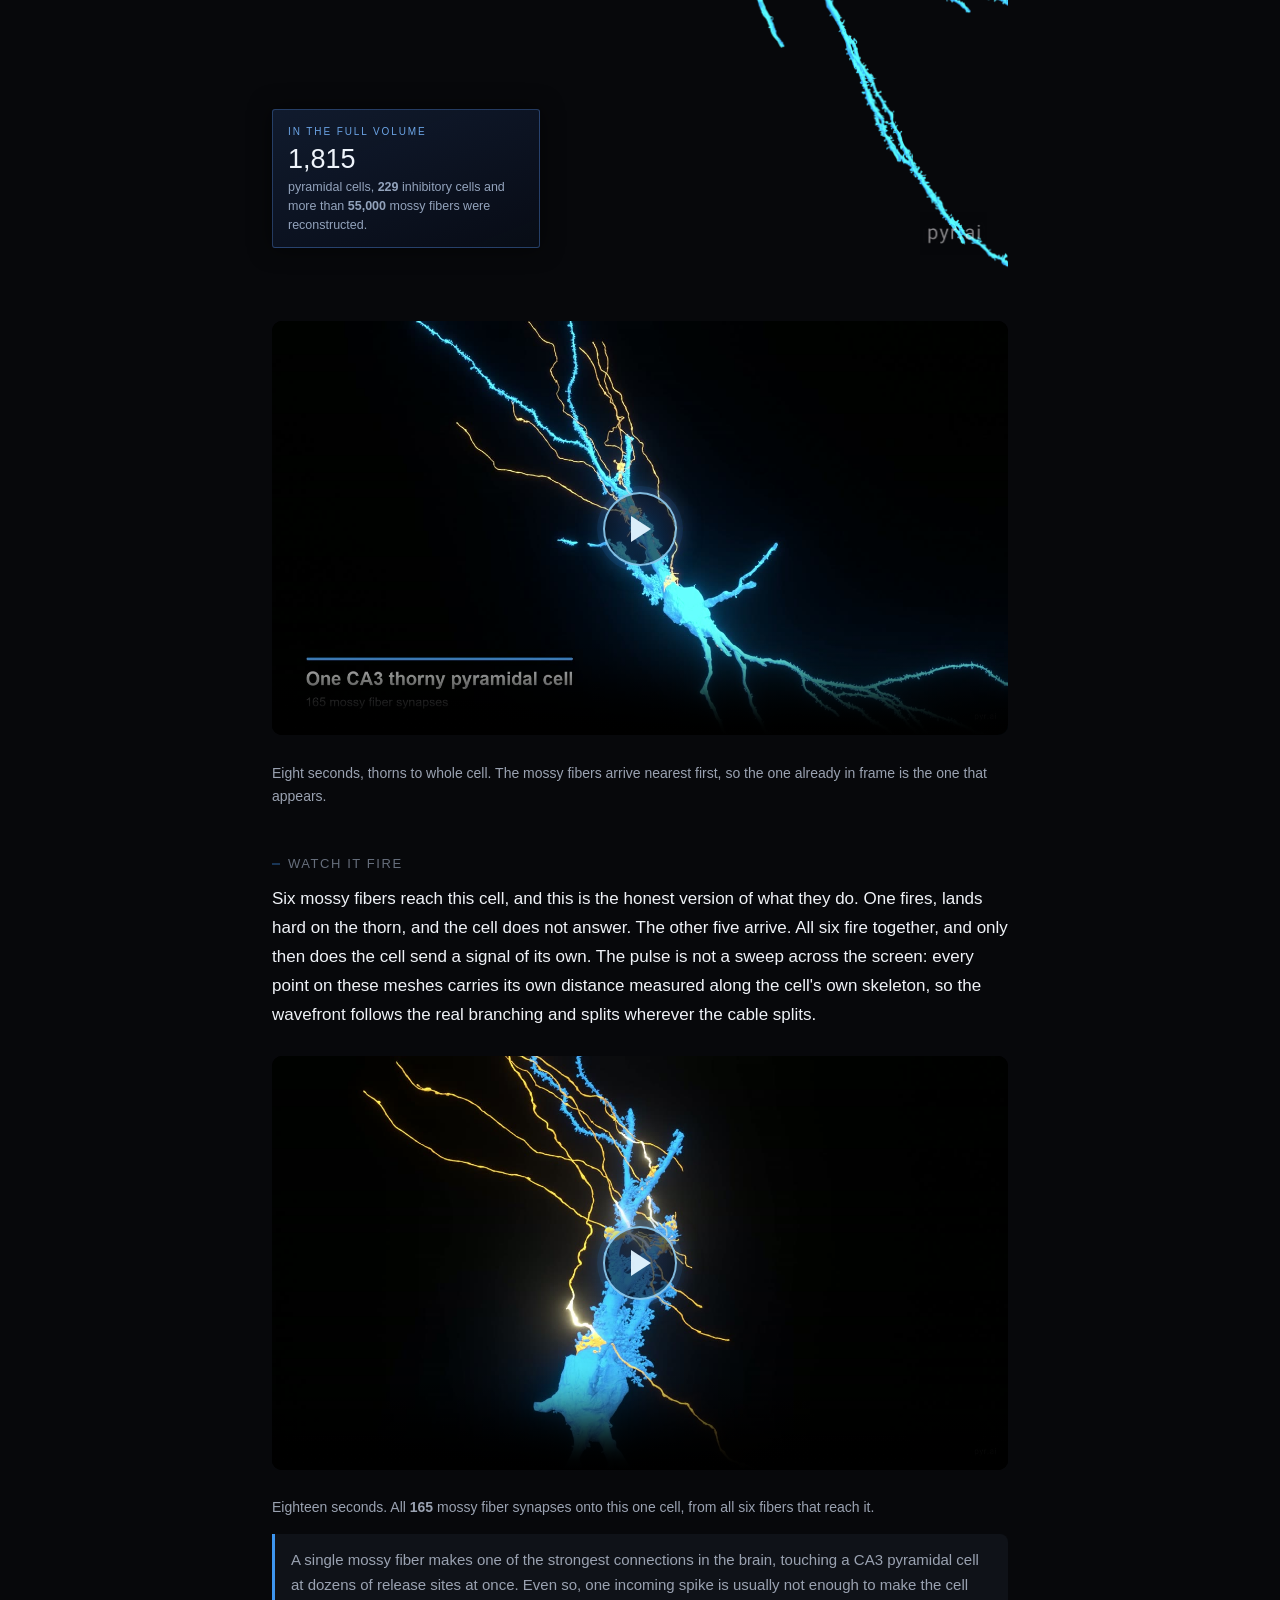
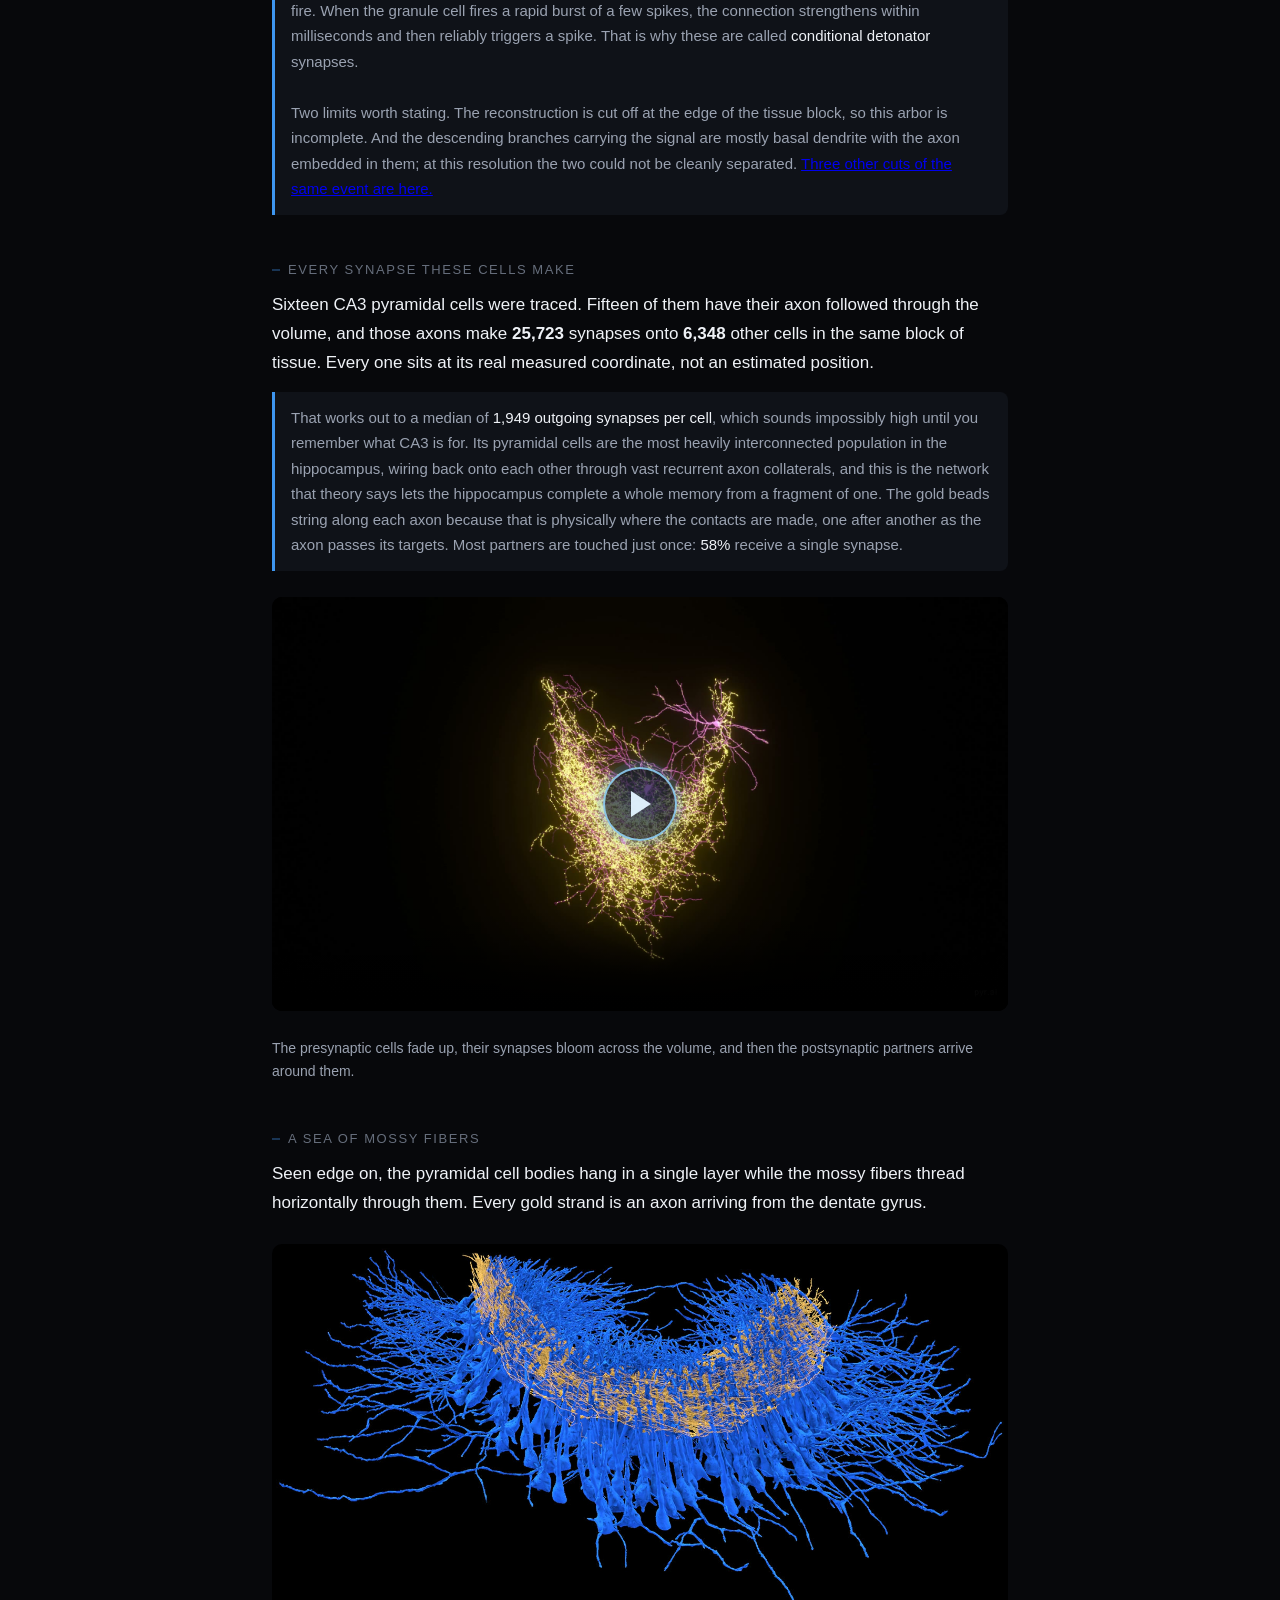
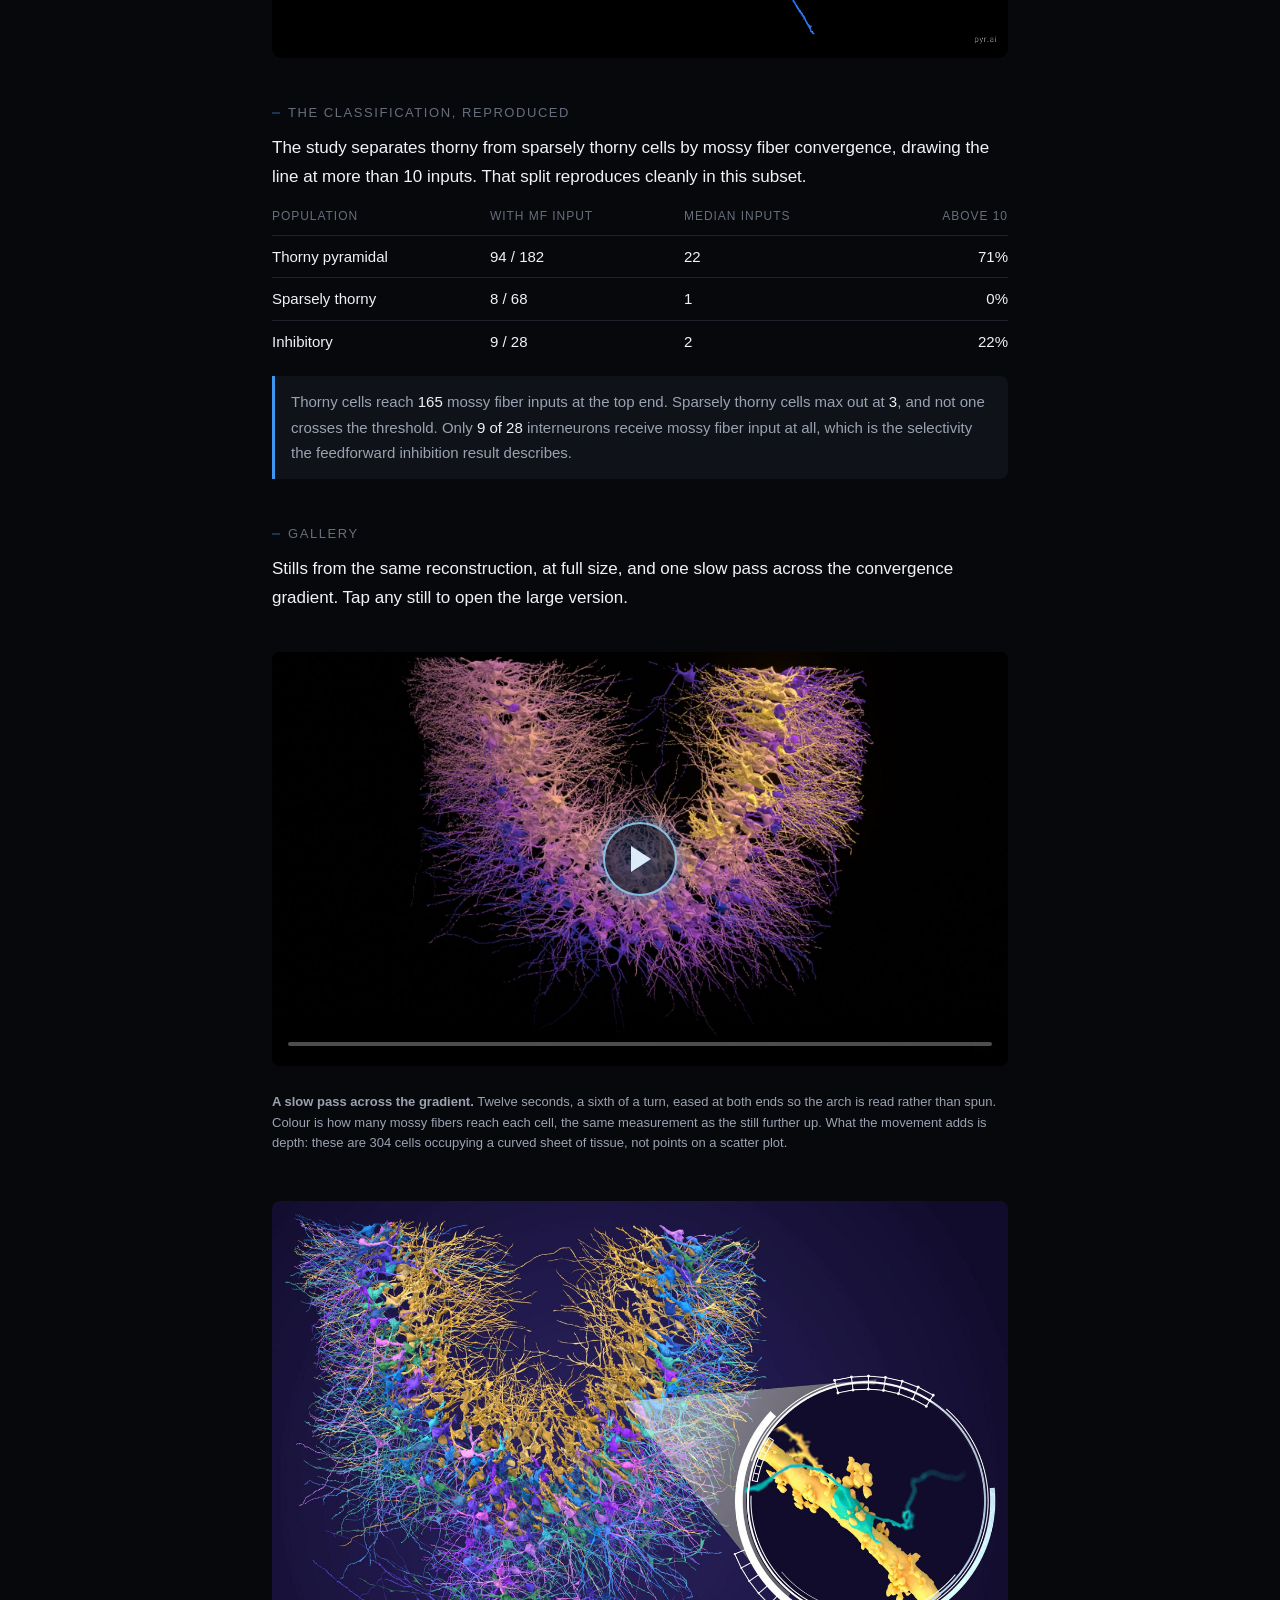
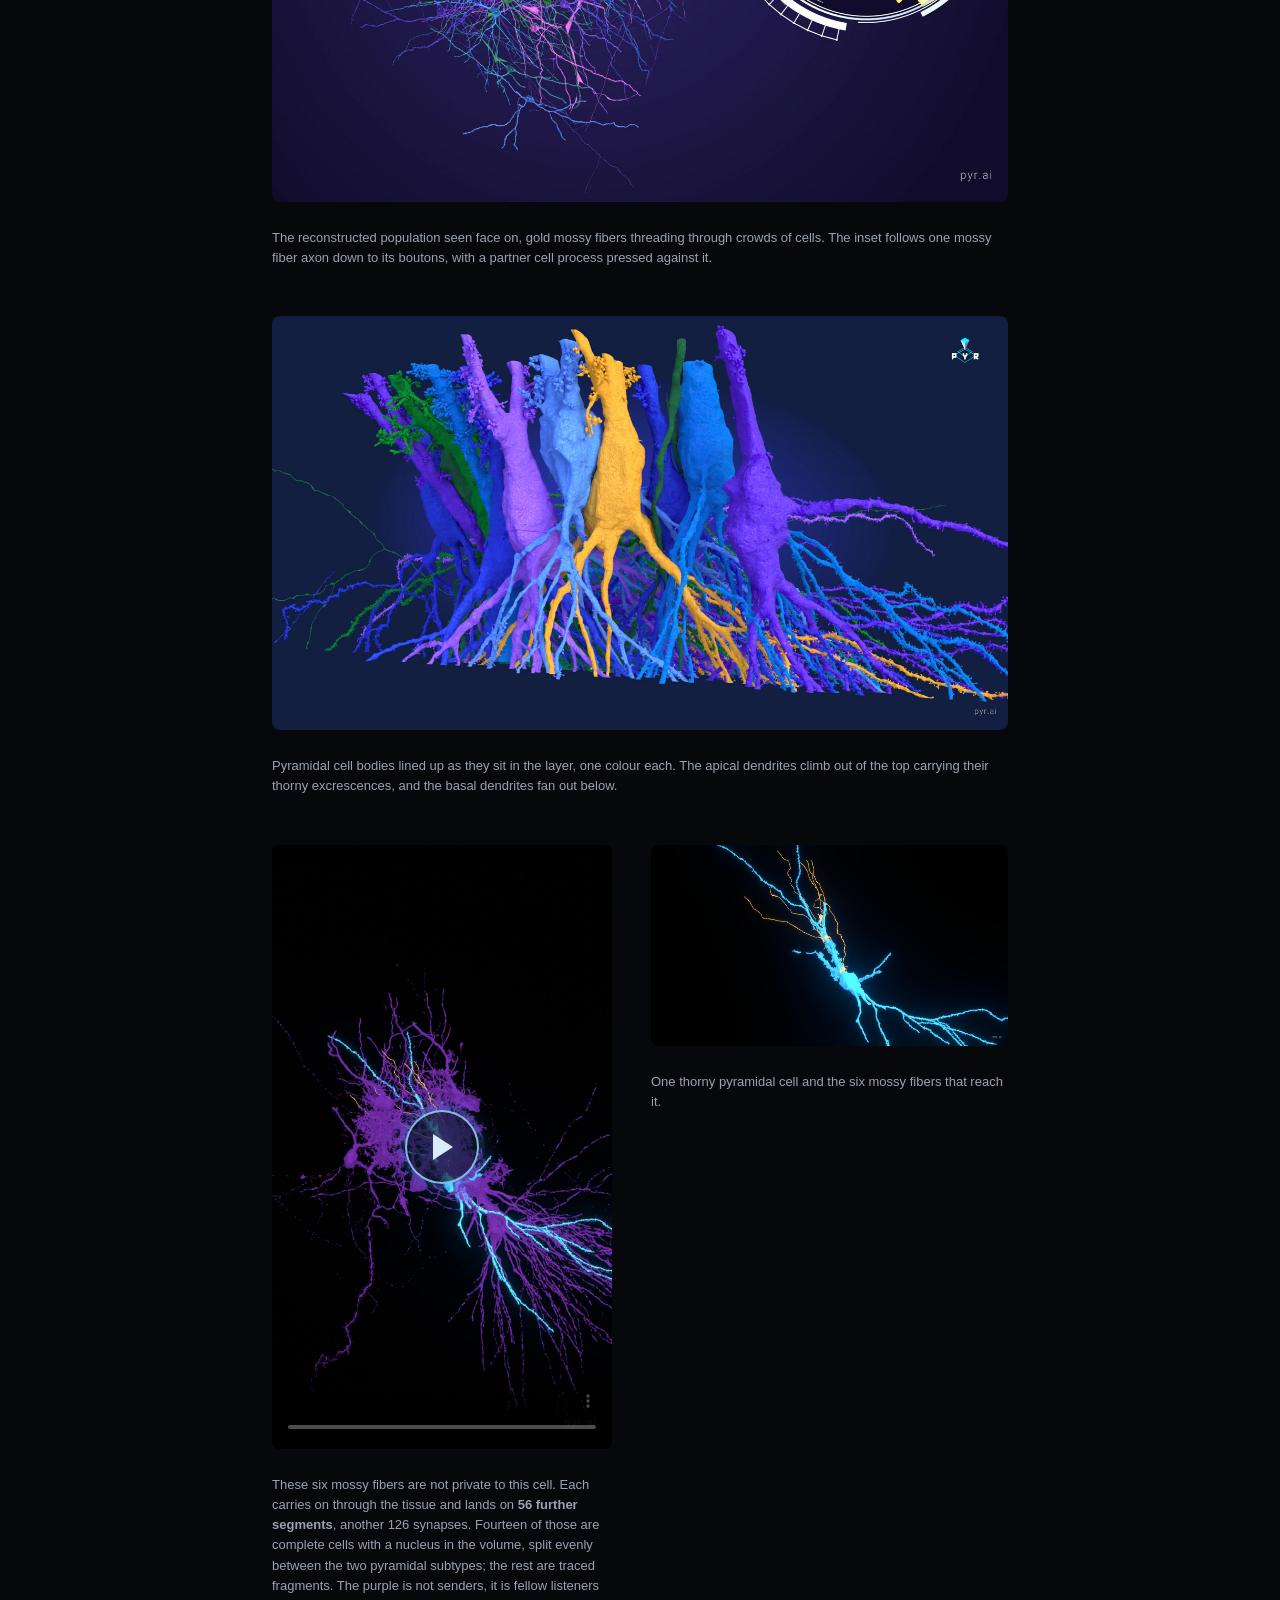
==== commit aaa1e357: "Sectioned, not cut The block caption says the tissue was sectioned, imaged and reconstructed, which " ====
--- a/index.html
+++ b/index.html
@@ -745,7 +745,7 @@
   <figure class="volfig" data-hud="1 x 1 x 0.1 mm block">
     <div class="volstage"><iframe src="volume.html?embed" loading="lazy"
       title="The reconstructed tissue block in 3D, with one pyramidal cell inside it. Drag to turn."></iframe></div>
-    <figcaption>The block that was cut, imaged and reconstructed: <b>1 x 1 x 0.1 mm</b>
+    <figcaption>The block that was sectioned, imaged and reconstructed: <b>1 x 1 x 0.1 mm</b>
     of mouse CA3, live. Drag to turn it. One pyramidal cell is drawn inside
     at true relative scale. Nearly two thousand of them are in there, threaded through
     by more than fifty five thousand mossy fibers. Pinch or scroll to zoom, or open
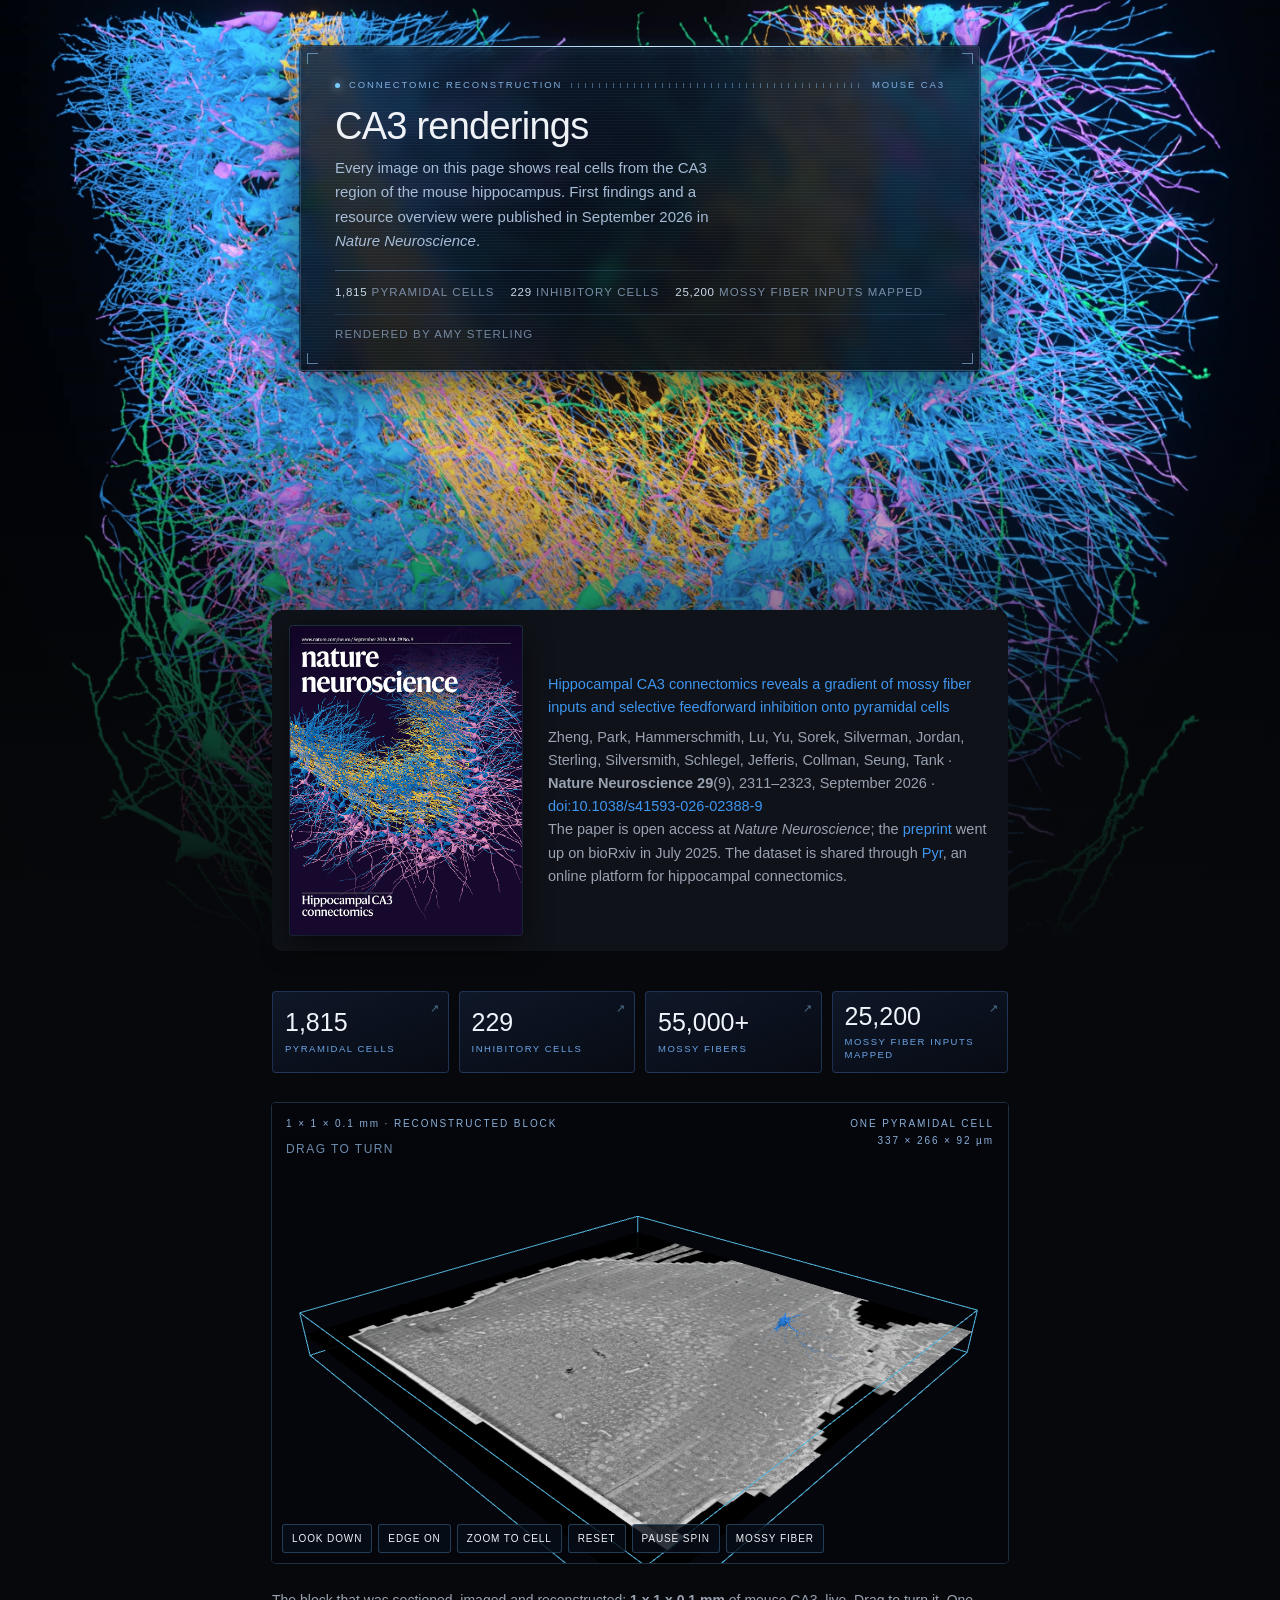
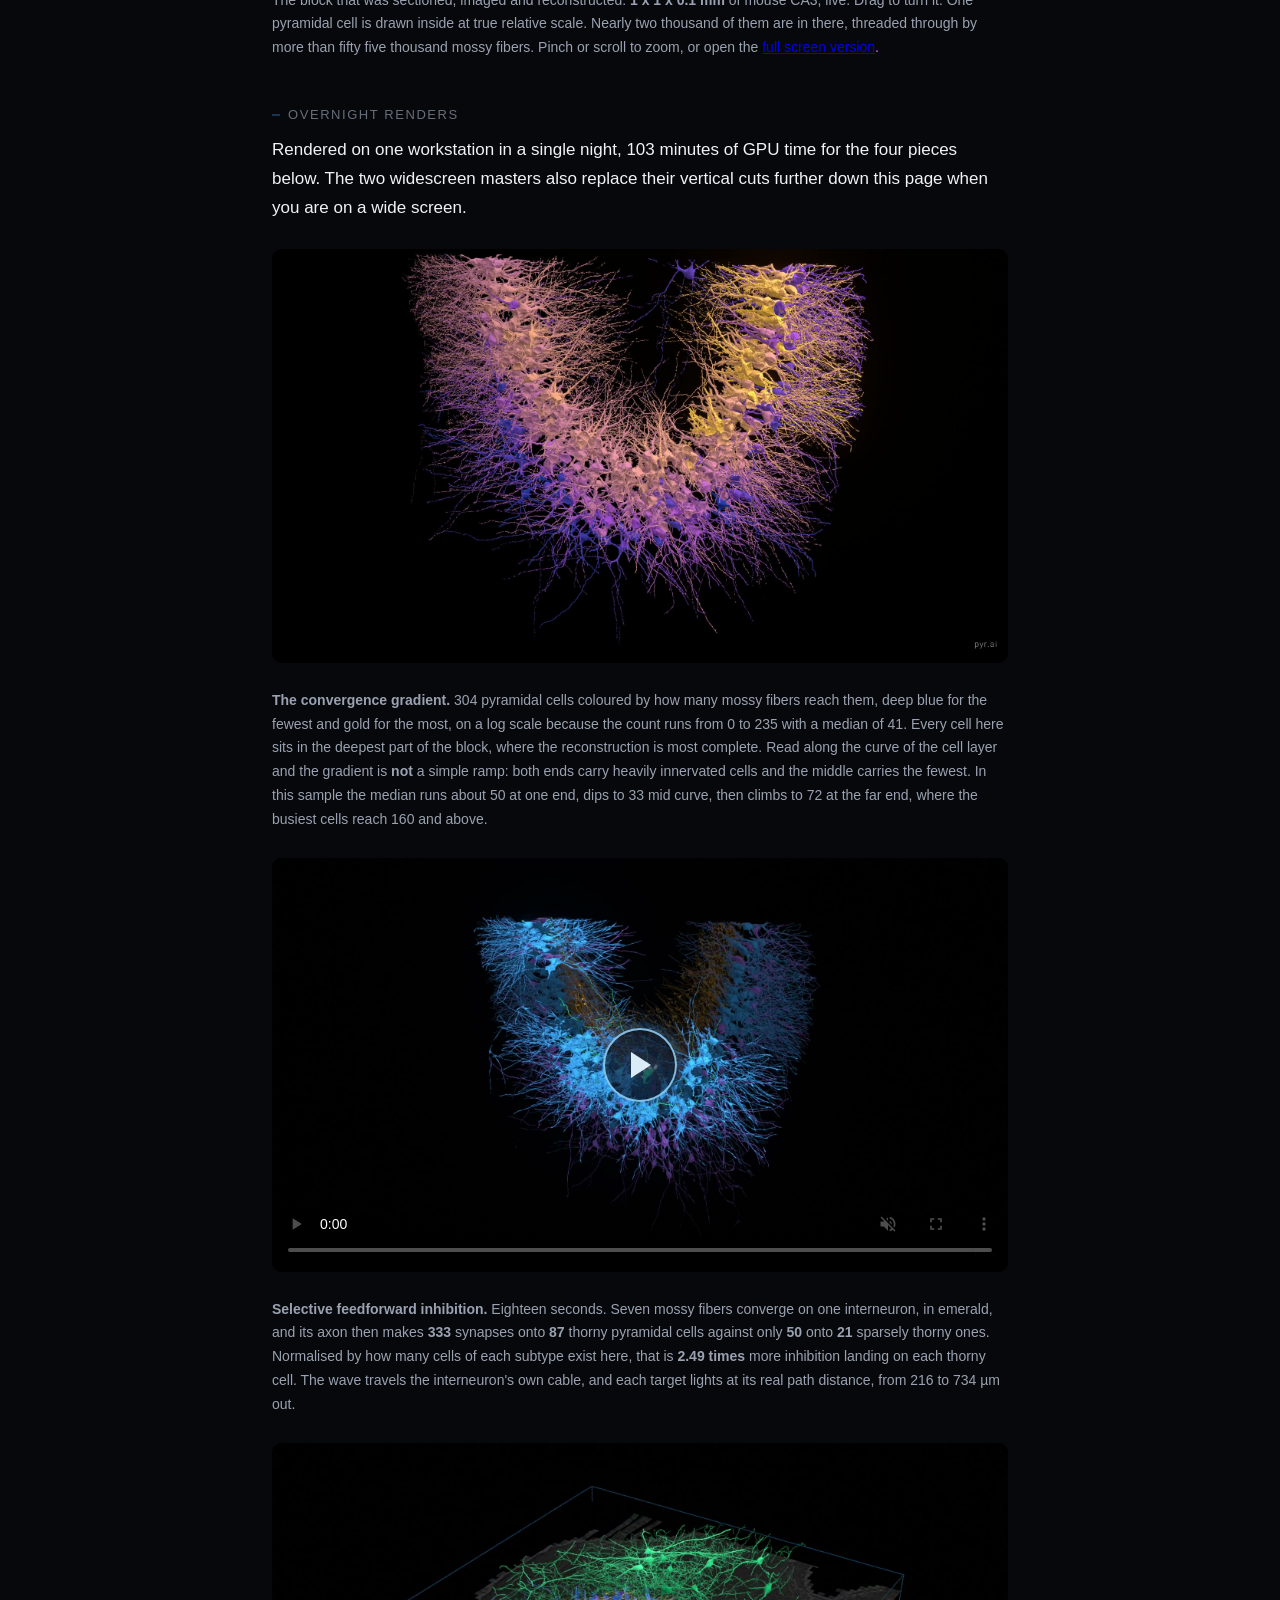
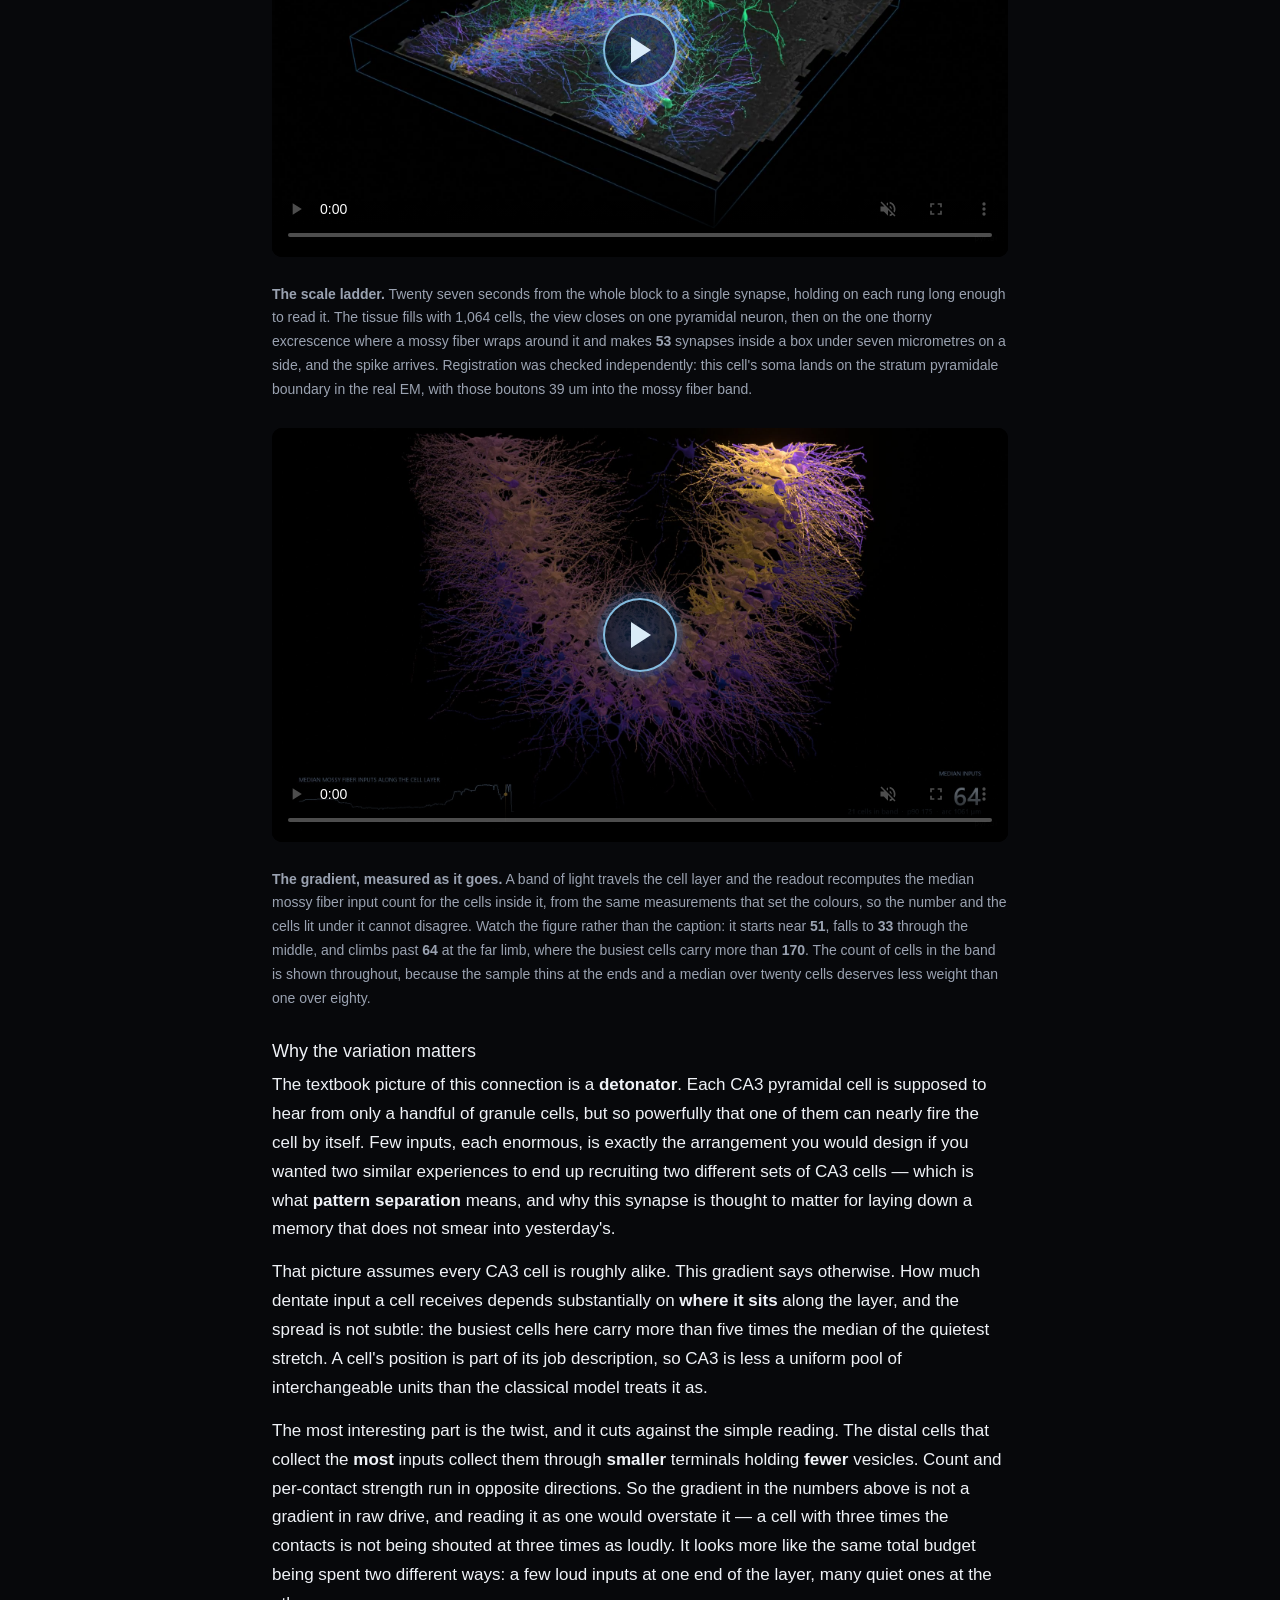
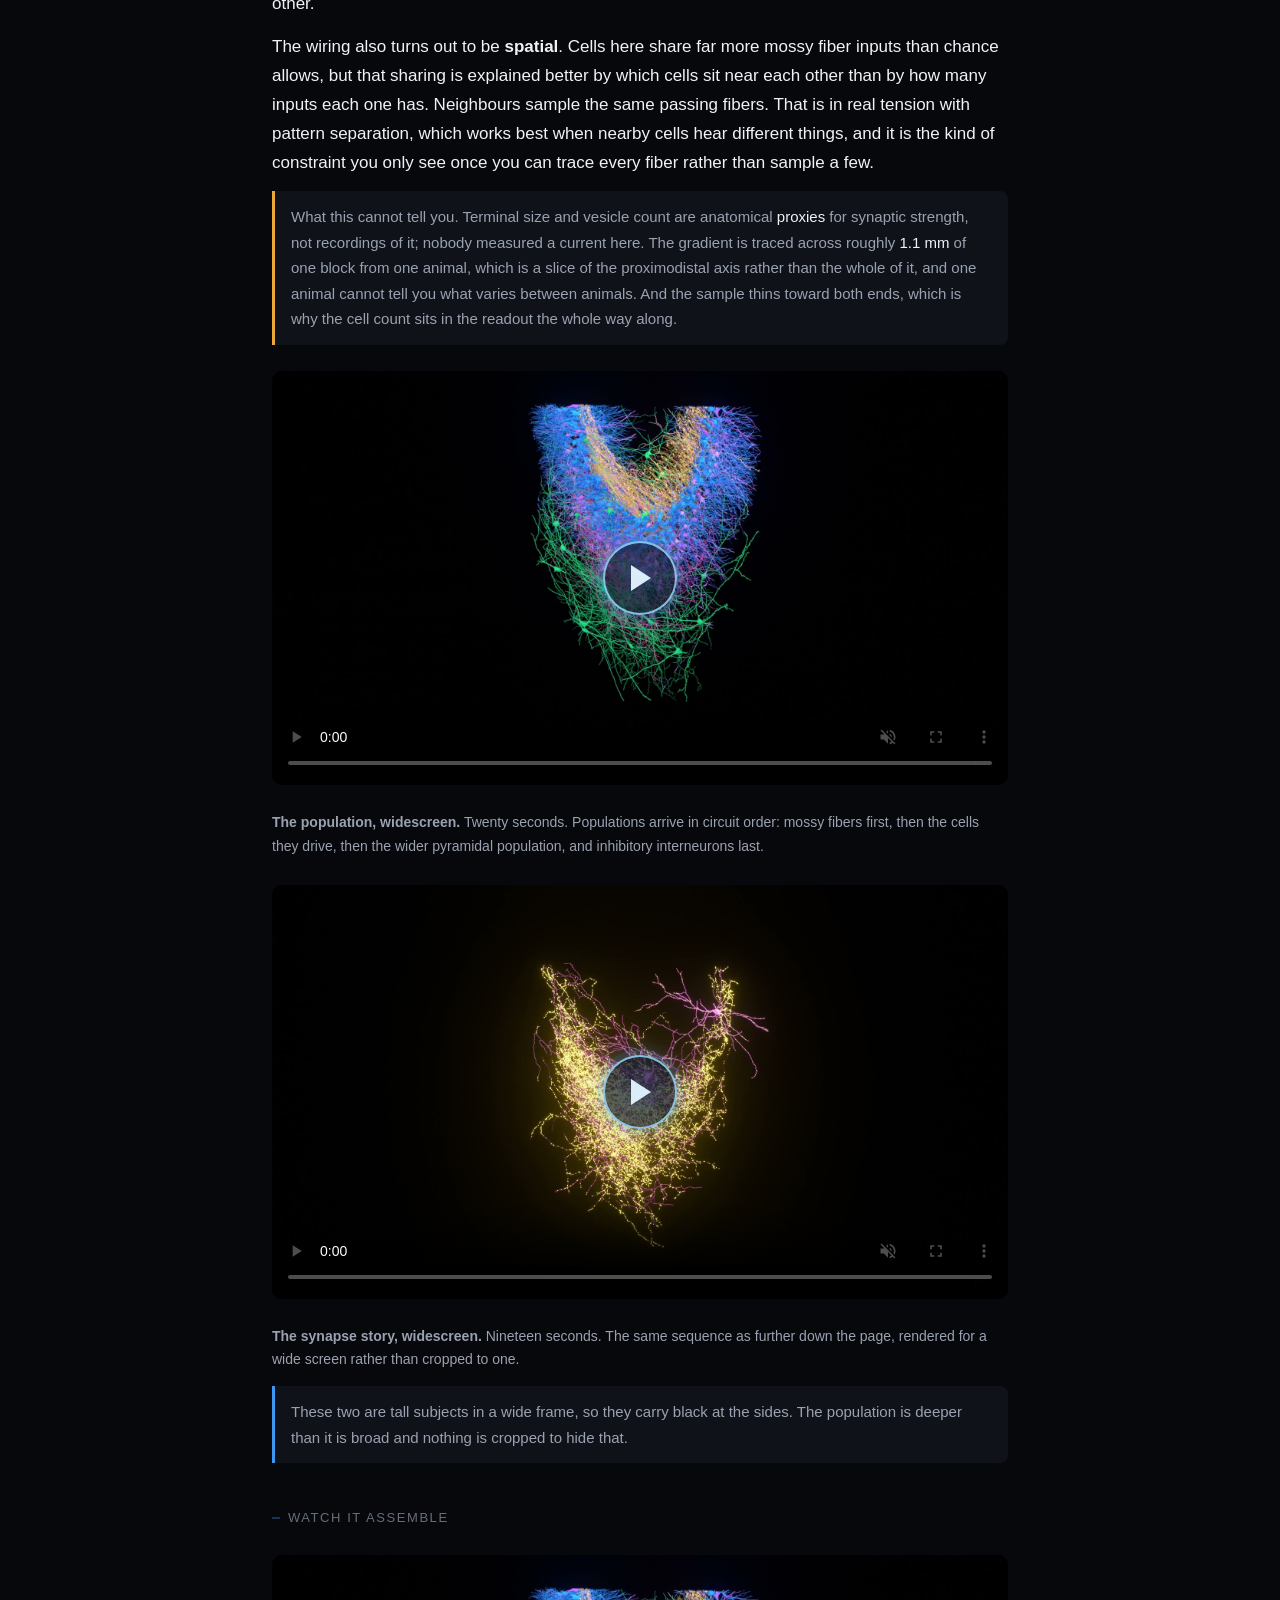
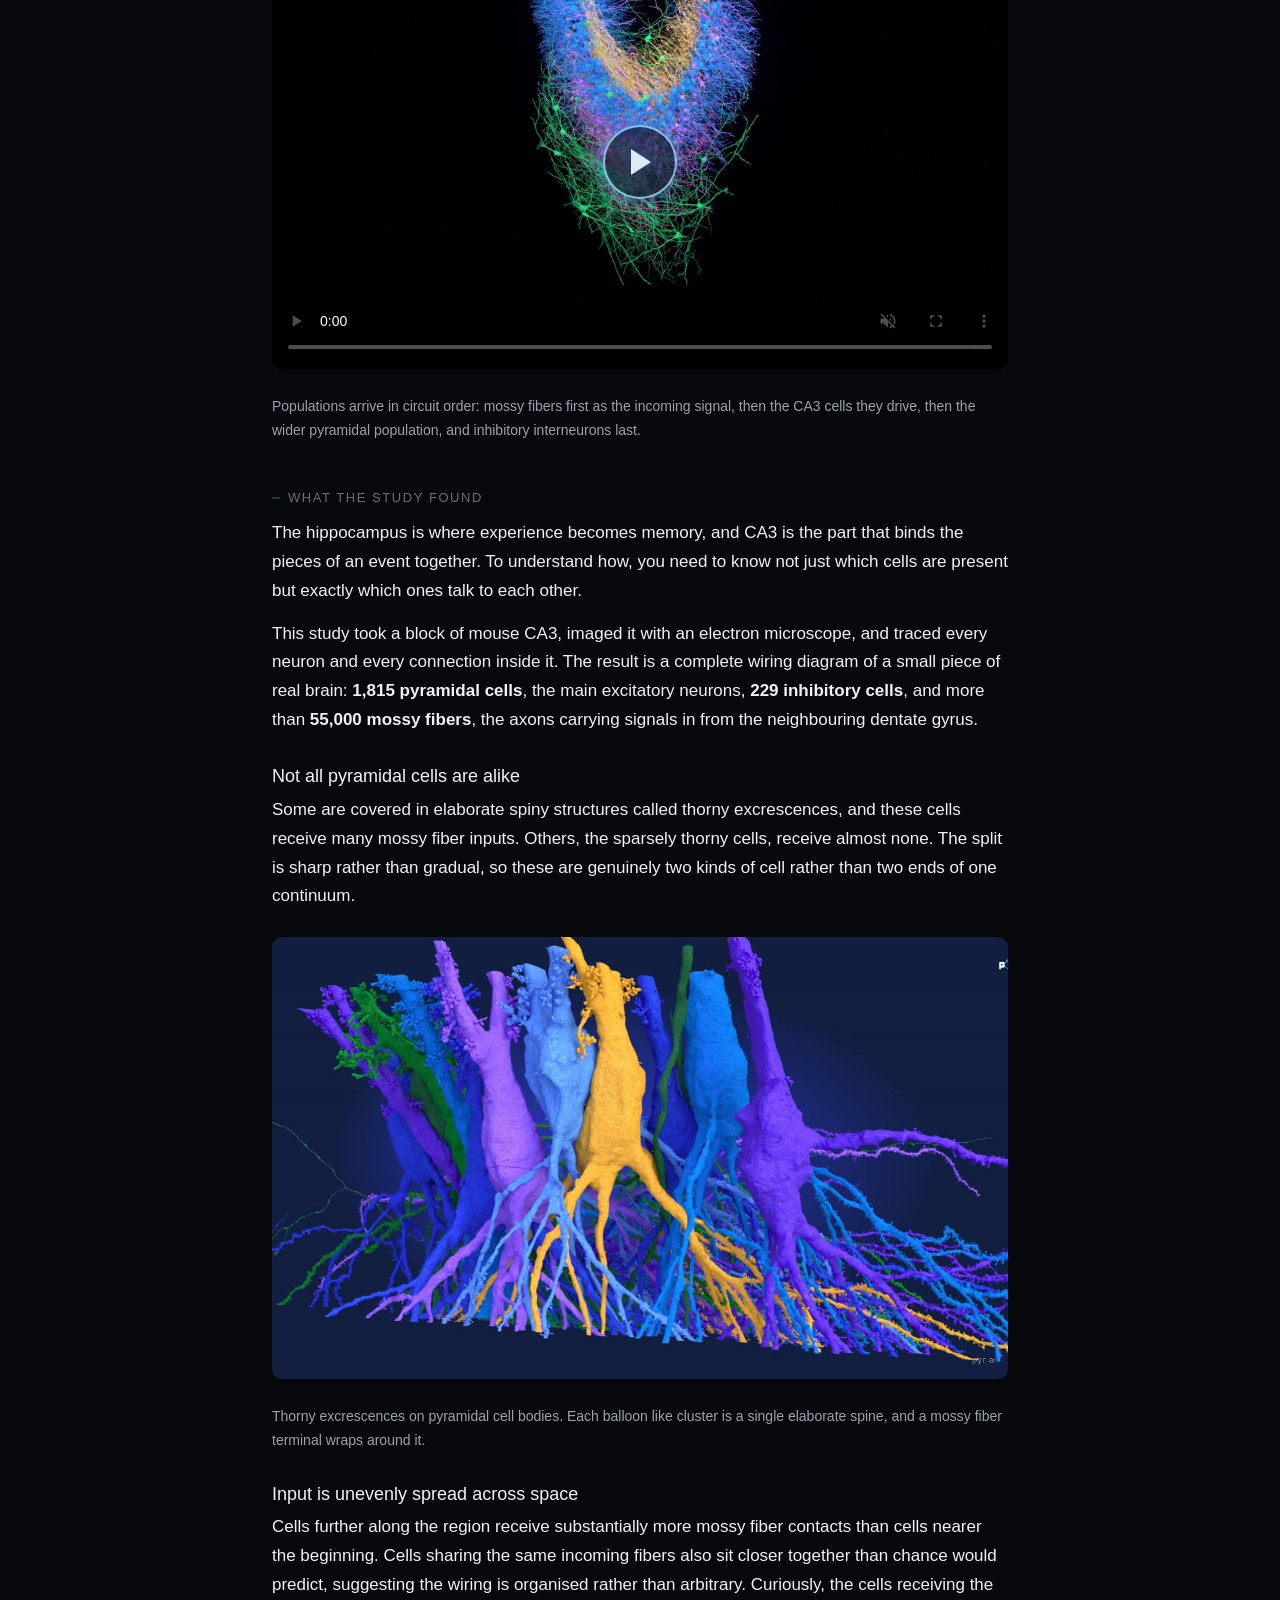
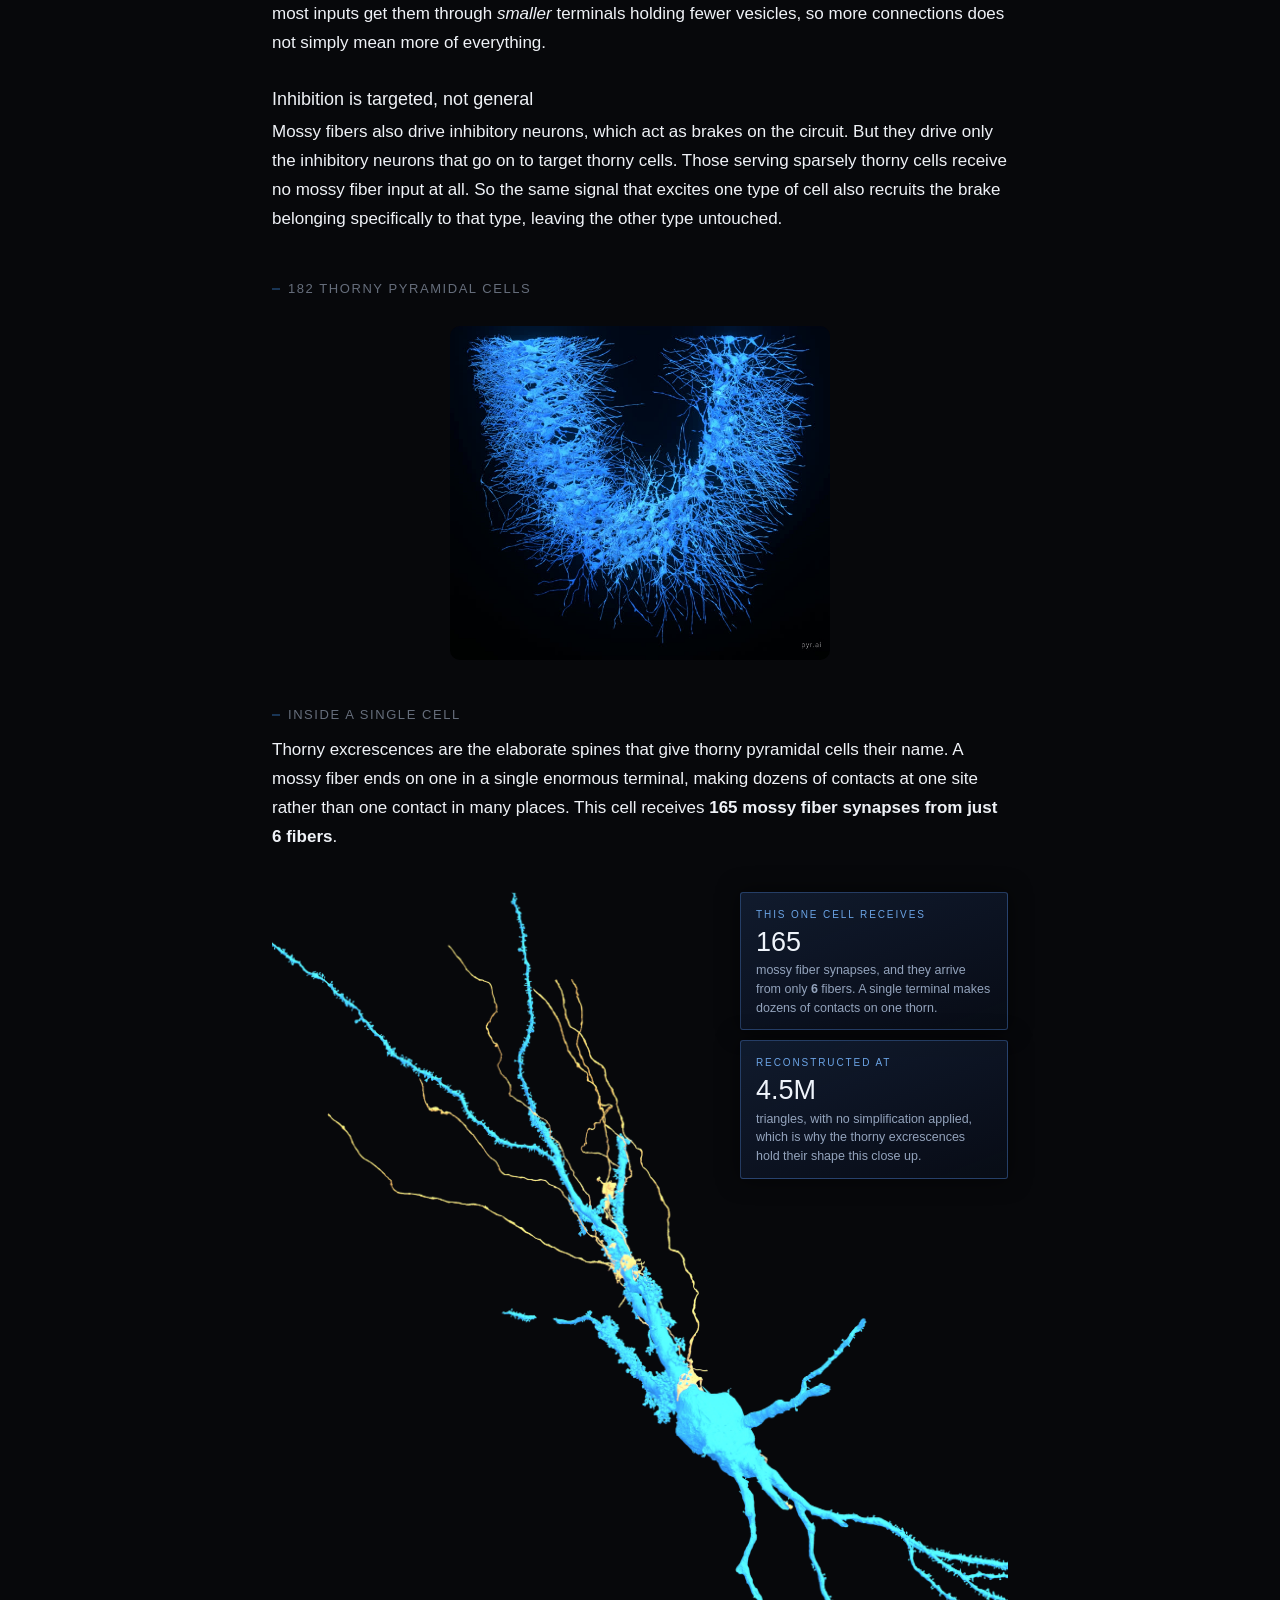
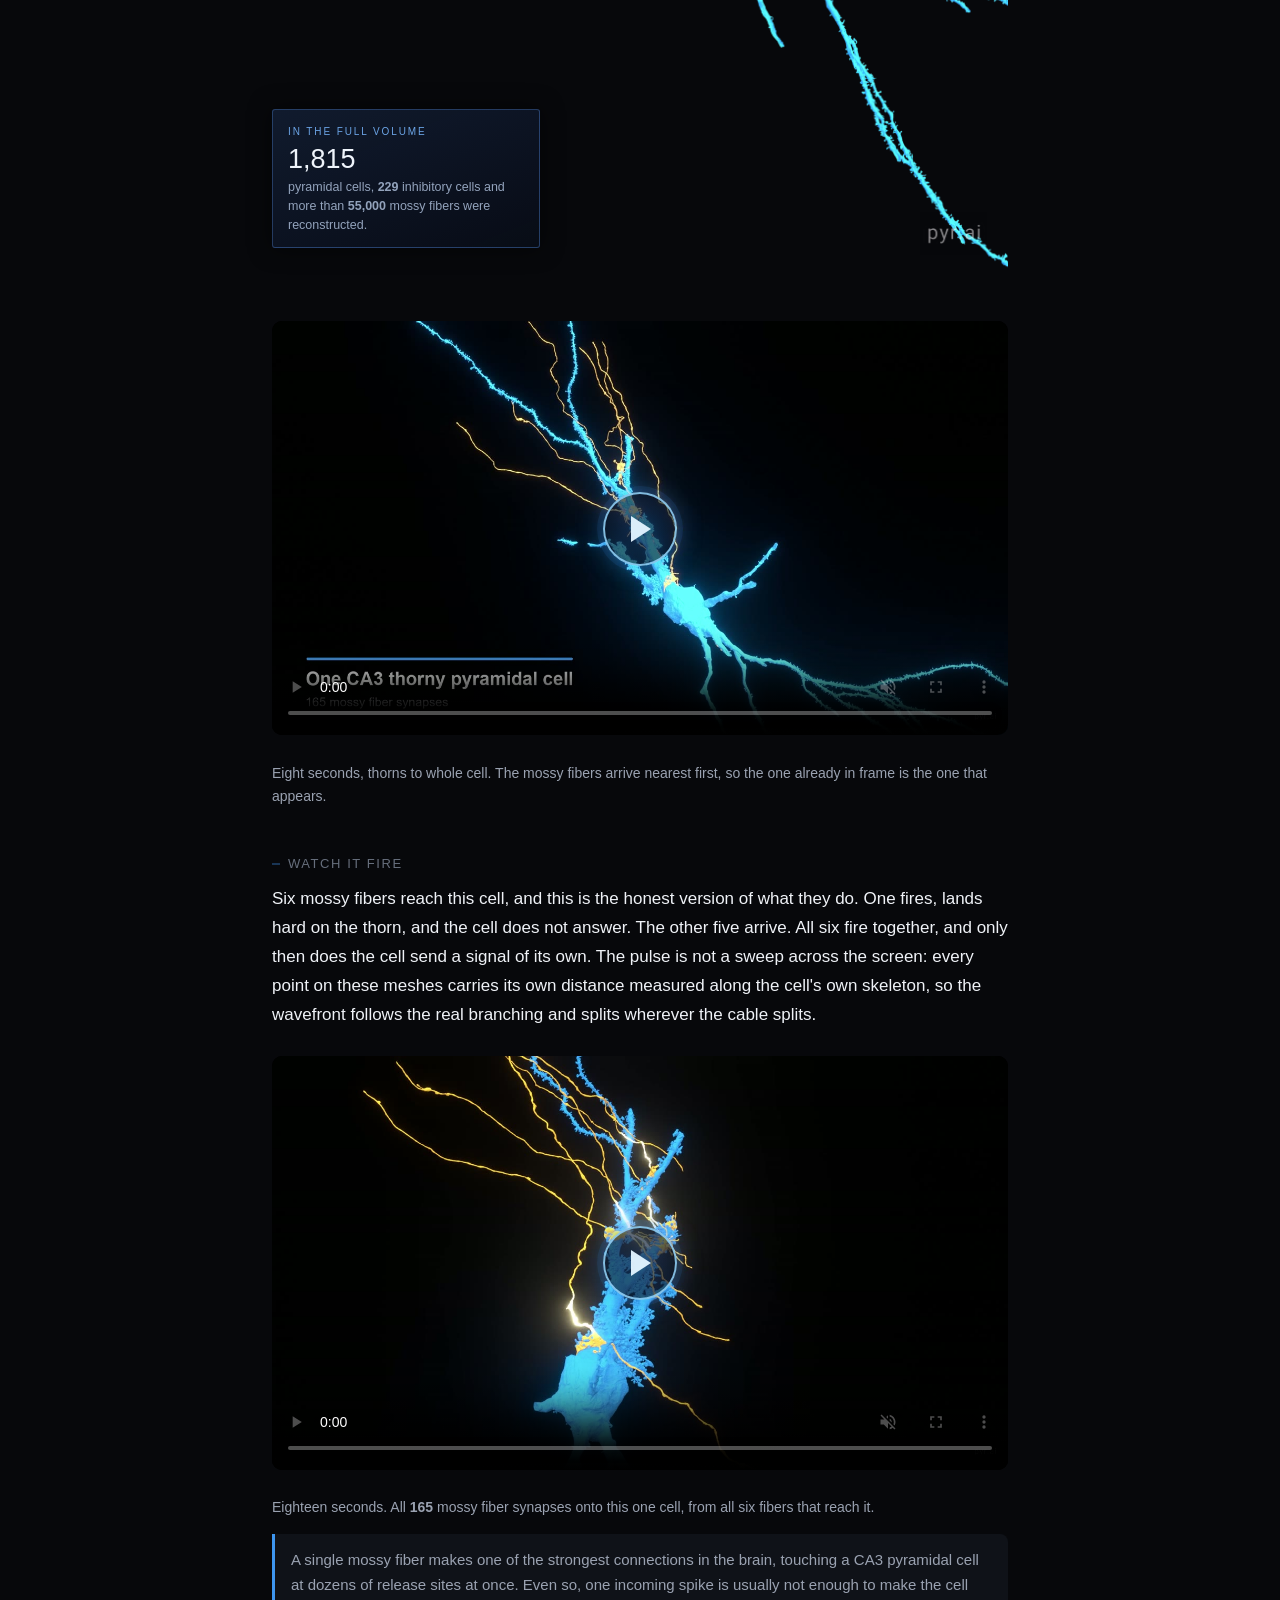
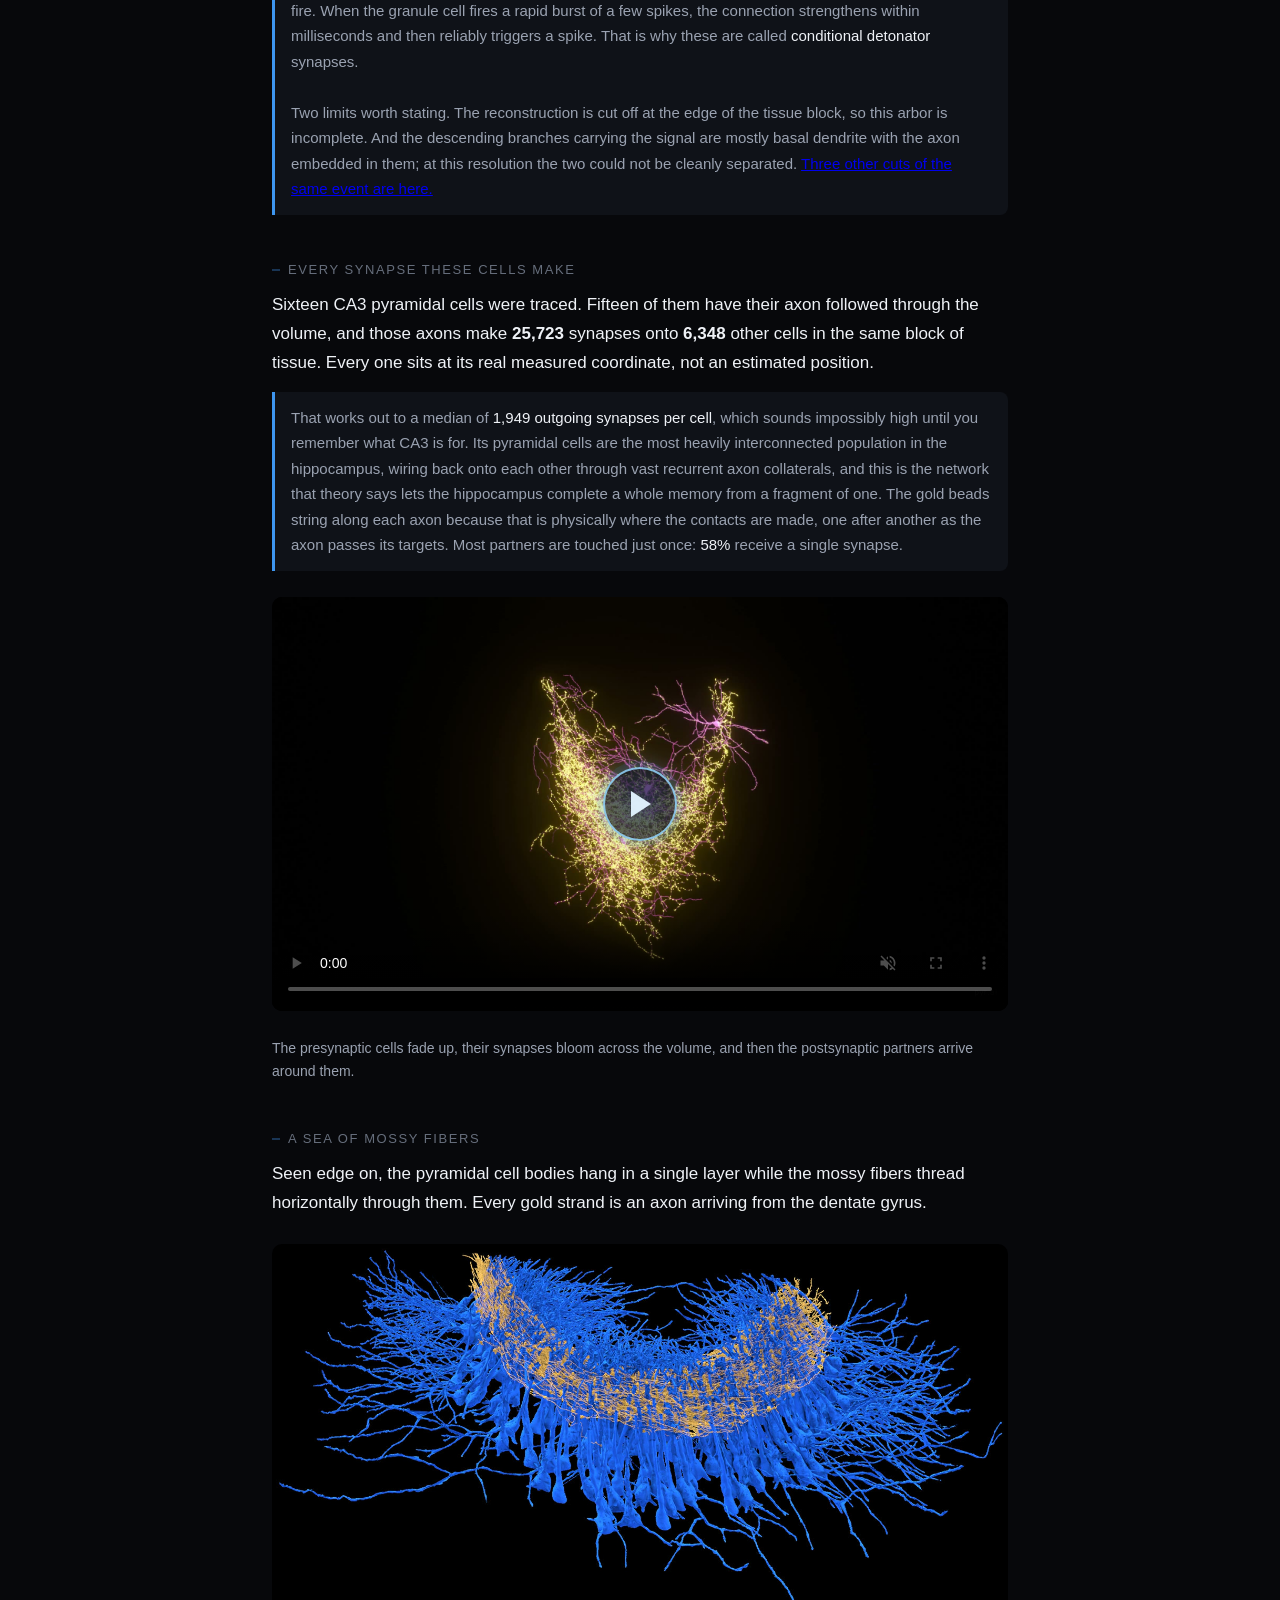
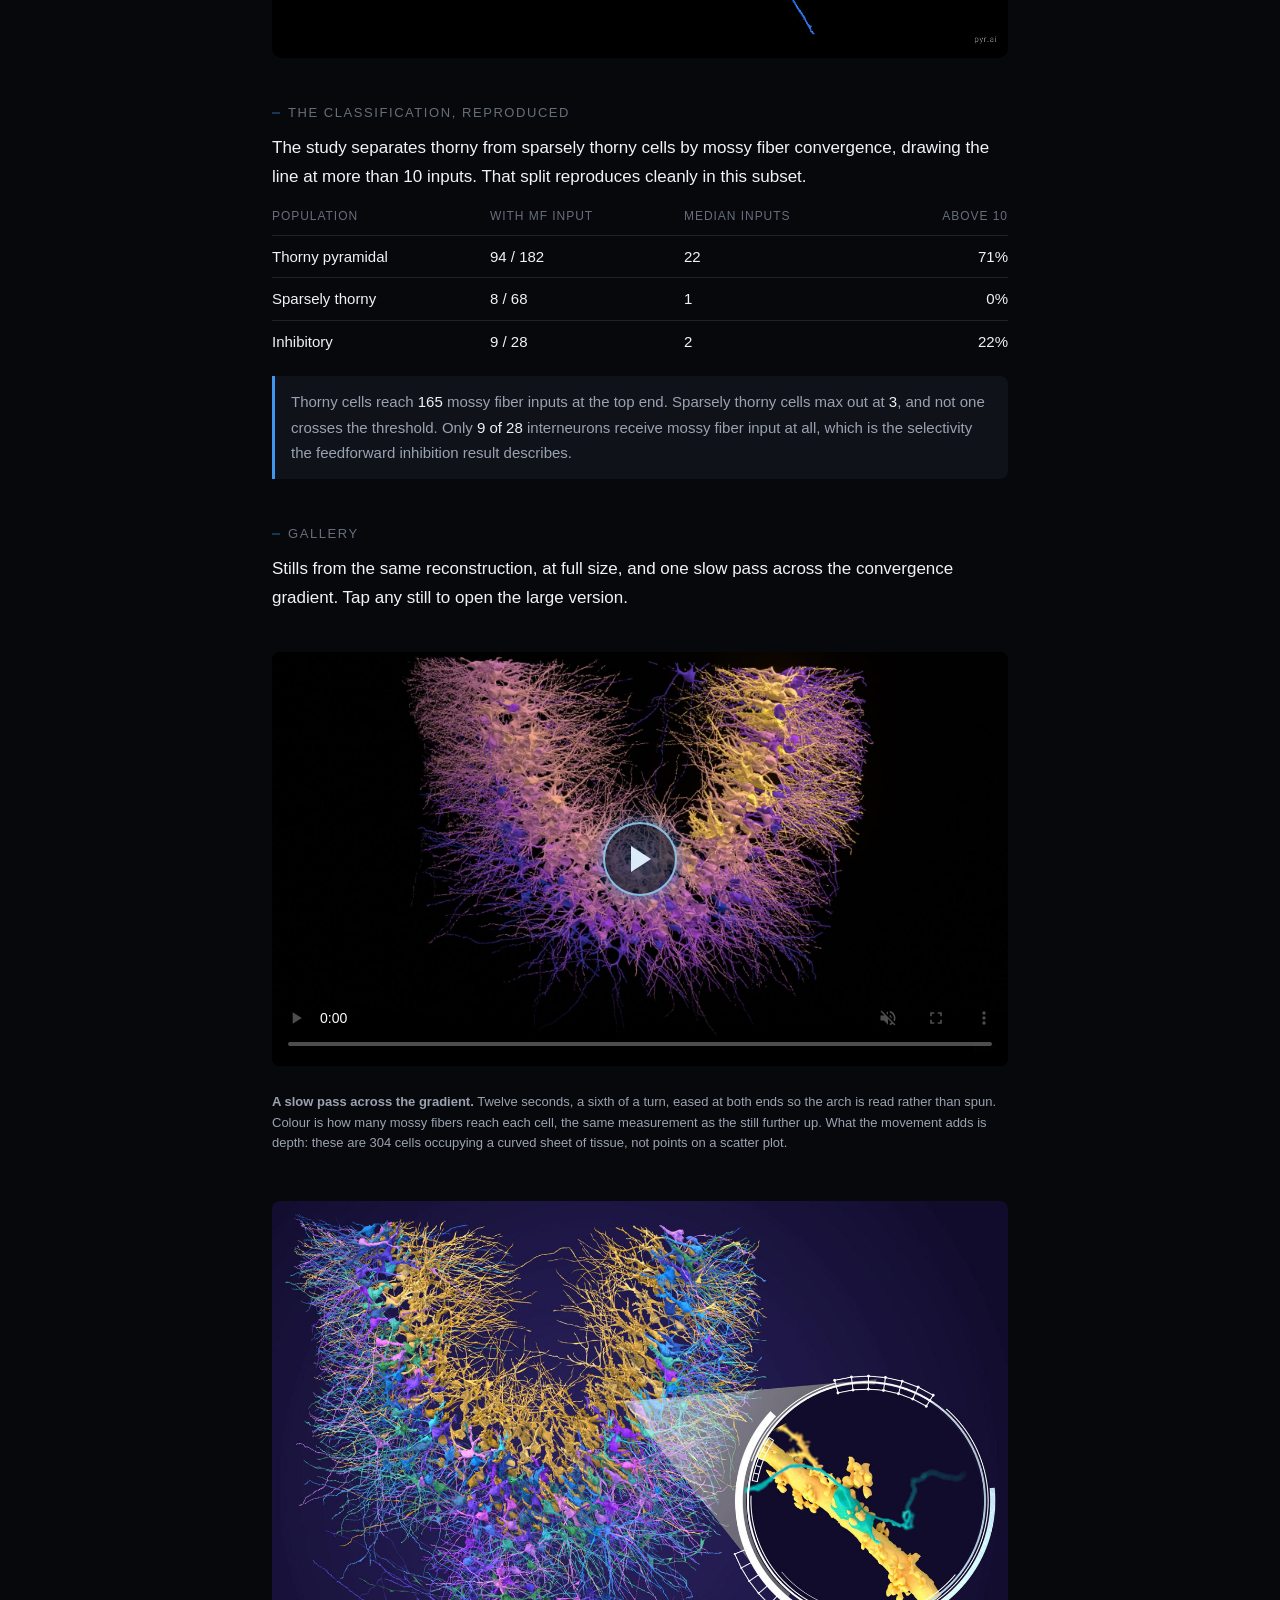
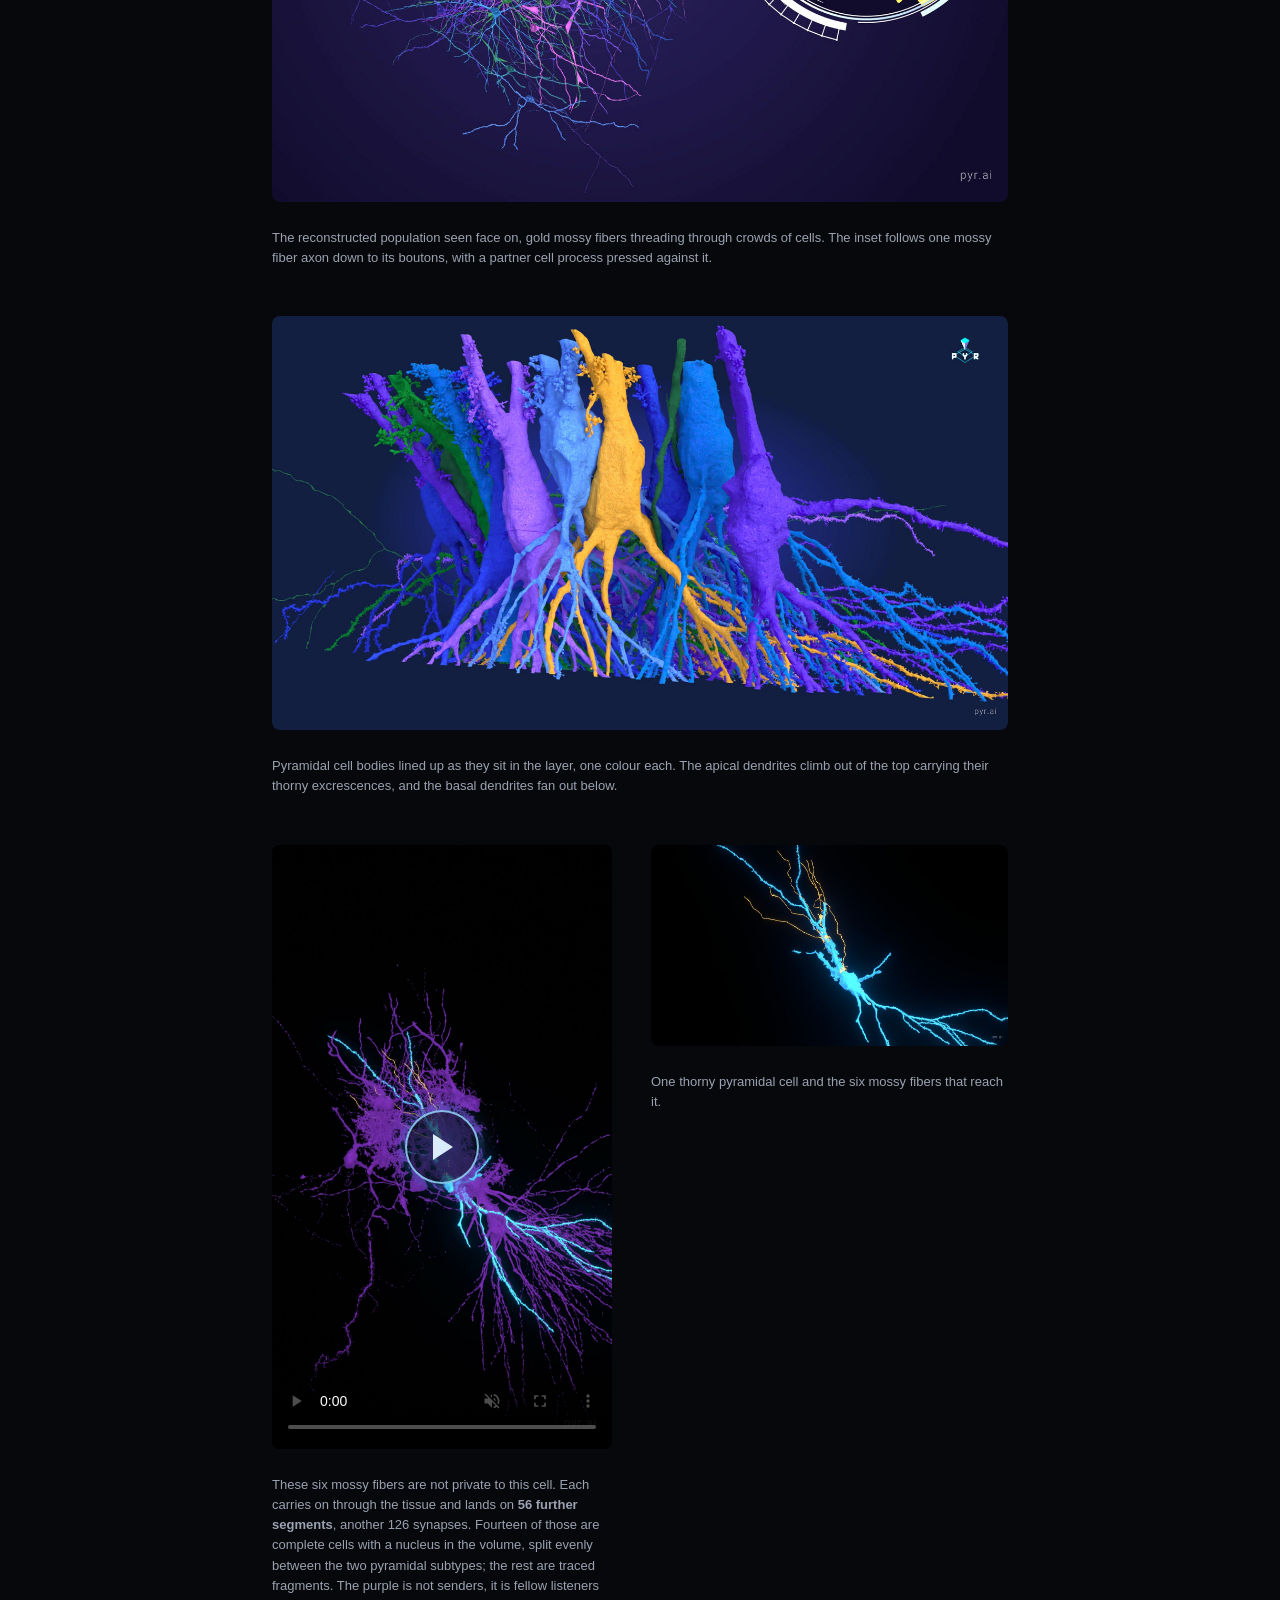
==== commit 338cfd19: "Name the colours in every stat panel Each panel's render now carries a small key at its foot: gold f" ====
--- a/index.html
+++ b/index.html
@@ -552,7 +552,17 @@
     0%   { box-shadow: 0 0 0 0 rgba(150,212,255,.55), 0 0 22px rgba(62,150,240,.35); border-color: rgba(214,240,255,.9); }
     100% { box-shadow: 0 0 0 10px rgba(150,212,255,0), 0 0 0 rgba(62,150,240,0); } }
   .peek-fig { margin: 0; background: #04060B; }
+  .peek-fig { position: relative; }
   .peek-fig img { display: block; width: 100%; height: auto; max-height: 52dvh; object-fit: cover; }
+  /* the colour key sits on the picture, bottom left, in the site's readout idiom */
+  .peek-key { position: absolute; left: 10px; bottom: 10px; margin: 0; display: flex; flex-wrap: wrap;
+    gap: 6px 12px; padding: 6px 10px; border-radius: 3px; background: rgba(4,6,11,.74);
+    border: 1px solid rgba(112,190,255,.3); backdrop-filter: blur(4px); -webkit-backdrop-filter: blur(4px);
+    font-size: 10px; letter-spacing: .14em; text-transform: uppercase; color: rgba(214,228,246,.92); }
+  .peek-key:empty { display: none; }
+  .peek-key span { display: inline-flex; align-items: center; gap: 6px; white-space: nowrap; }
+  .peek-key i { width: 9px; height: 9px; border-radius: 50%; flex: none;
+    box-shadow: 0 0 6px currentColor; background: currentColor; }
   .peek-txt { padding: 16px 20px 20px; }
   .peek-eyebrow { margin: 0 0 8px; font-size: 10px; letter-spacing: .18em; text-transform: uppercase;
     color: #6BA4E6; }
@@ -643,7 +653,7 @@
        row (there is no inhibitory cell in web/). -->
   <dialog id="peek" aria-labelledby="peek-title">
     <button type="button" class="peek-x" aria-label="Close">&times;</button>
-    <figure class="peek-fig"><img id="peek-img" src="" alt=""></figure>
+    <figure class="peek-fig"><img id="peek-img" src="" alt=""><p class="peek-key" id="peek-key"></p></figure>
     <div class="peek-txt">
       <p class="peek-eyebrow"><b id="peek-v"></b> <span id="peek-k"></span></p>
       <h3 id="peek-title"></h3>
@@ -656,6 +666,7 @@
       pyramidal: {
         img: "images/g1_pyramidal-soma-lineup.jpg",
         alt: "Pyramidal cell bodies lined up in the cell layer, one colour each, apical dendrites rising",
+        key: [["#9A6CF0", "pyramidal cells, one colour each"], ["#E8B54A", "mossy fibers"]],
         title: "The principal cells of CA3",
         body: "Excitatory neurons with a cell body in the pyramidal layer and an apical dendrite " +
               "climbing up through the band of mossy fibers. Every one whose cell body sits inside " +
@@ -666,6 +677,7 @@
       inhibitory: {
         img: "images/29_inhibition.jpg",
         alt: "One interneuron in emerald with seven mossy fibers converging on it and its axon reaching pyramidal cells",
+        key: [["#38D39F", "interneuron"], ["#E8B54A", "mossy fibers"], ["#3D8FE8", "pyramidal cells"]],
         title: "The cells that hold the others back",
         body: "Interneurons release GABA and damp the pyramidal cells around them. Among the 229 " +
               "here is a feedforward circuit: mossy fibers drive interneurons that wrap the pyramidal " +
@@ -676,6 +688,7 @@
       fibers: {
         img: "images/g3_sea-of-mossy-fibers.jpg",
         alt: "A dense band of gold mossy fibers threading through the CA3 cell layer",
+        key: [["#E8B54A", "mossy fibers"], ["#3D8FE8", "pyramidal cells"]],
         title: "The axons arriving from the dentate gyrus",
         body: "Mossy fibers are the axons of granule cells in the neighbouring dentate gyrus. More " +
               "than 55,000 of them pass through this block in a single band. Each one ends in a " +
@@ -686,6 +699,7 @@
       inputs: {
         img: "images/09_hero_bouton.jpg",
         alt: "A gold mossy fiber terminal wrapped around a blue thorny excrescence",
+        key: [["#3D8FE8", "pyramidal cell"], ["#E8B54A", "mossy fibers"]],
         title: "Every place a fiber lands on a cell",
         body: "One input is one mossy fiber terminal gripping one thorny excrescence. Counting " +
               "them across the volume gave 25,200, and the count per cell is not uniform: in the " +
@@ -704,6 +718,13 @@
       document.getElementById("peek-k").textContent = btn.querySelector(".k").textContent;
       document.getElementById("peek-title").textContent = d.title;
       document.getElementById("peek-body").innerHTML = d.body;
+      // the colour key: a swatch and a word for each thing the render colours
+      var key = document.getElementById("peek-key");
+      key.textContent = "";
+      (d.key || []).forEach(function (k) {
+        var s = document.createElement("span"), dot = document.createElement("i");
+        dot.style.color = k[0]; s.appendChild(dot); s.appendChild(document.createTextNode(k[1])); key.appendChild(s);
+      });
       from = btn;
       dlg.showModal();
       // grow out of the tile: the origin is the tile's centre in the panel's own frame.
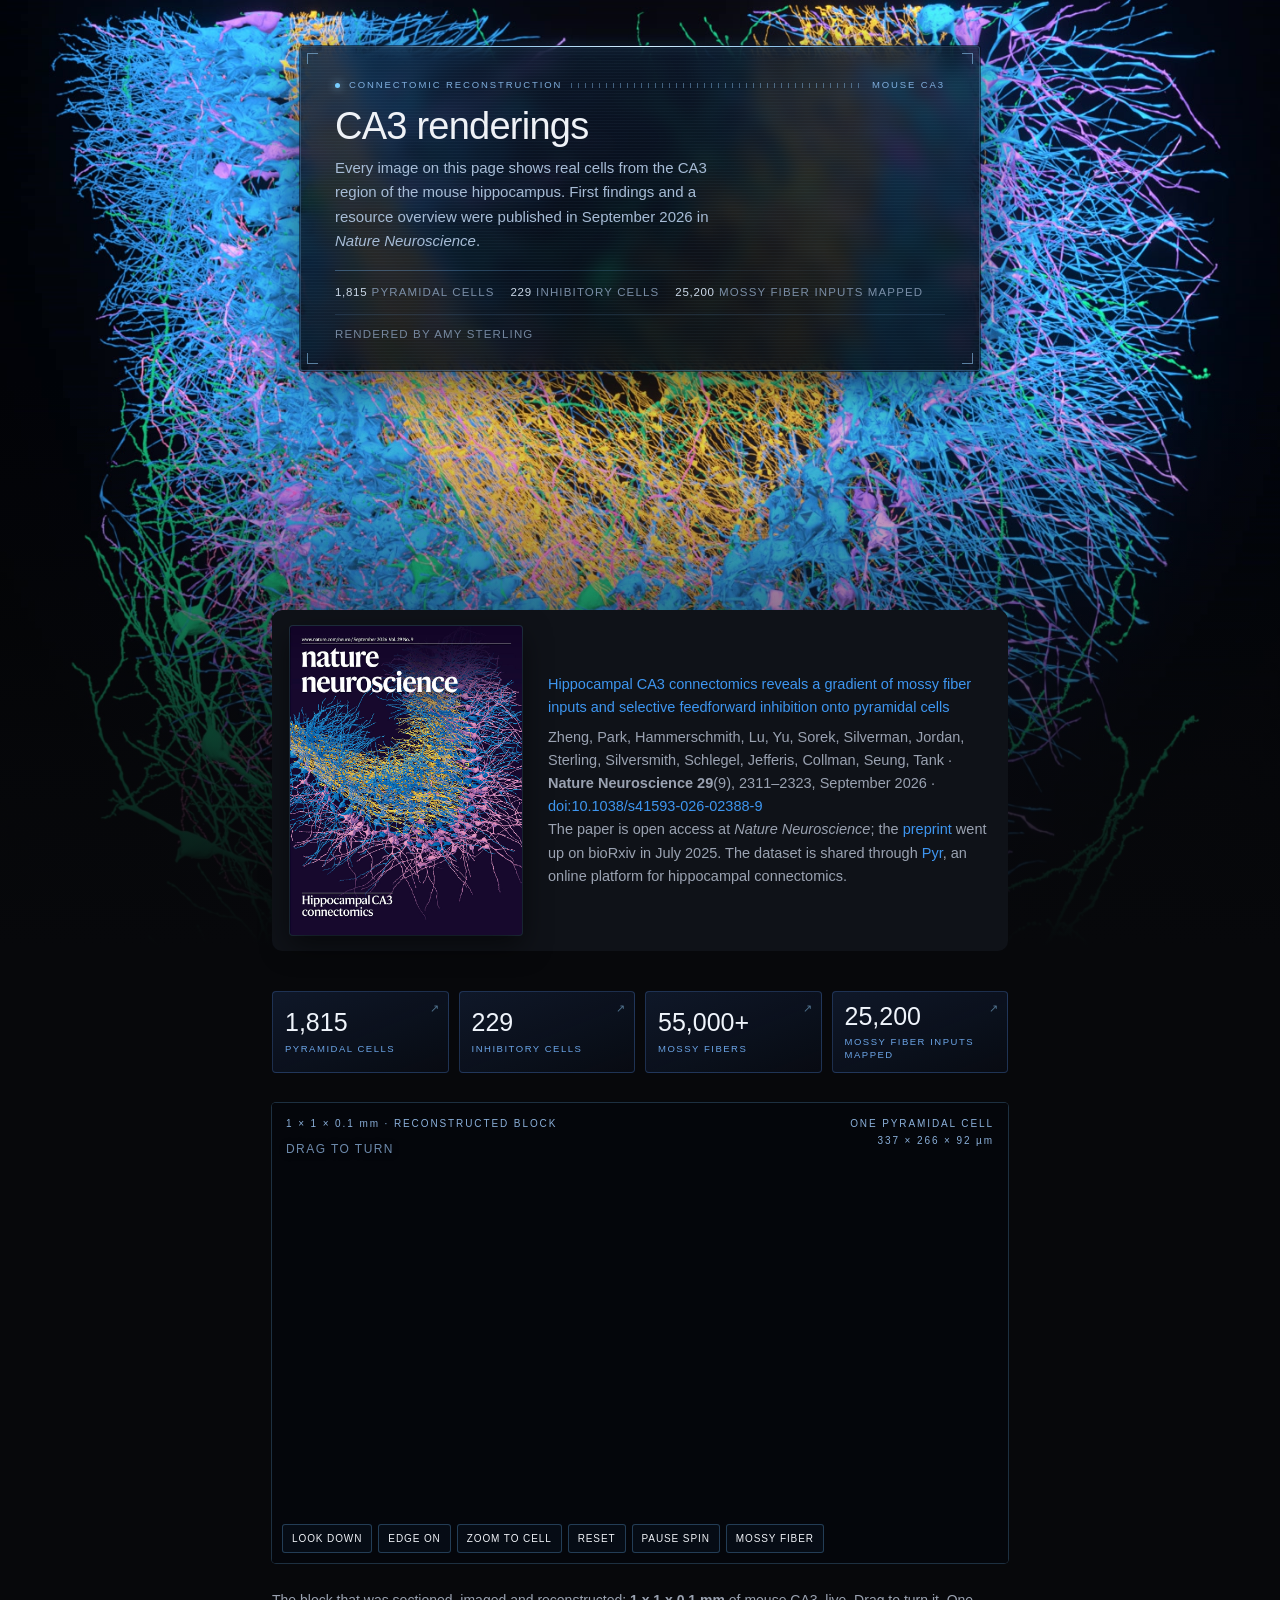
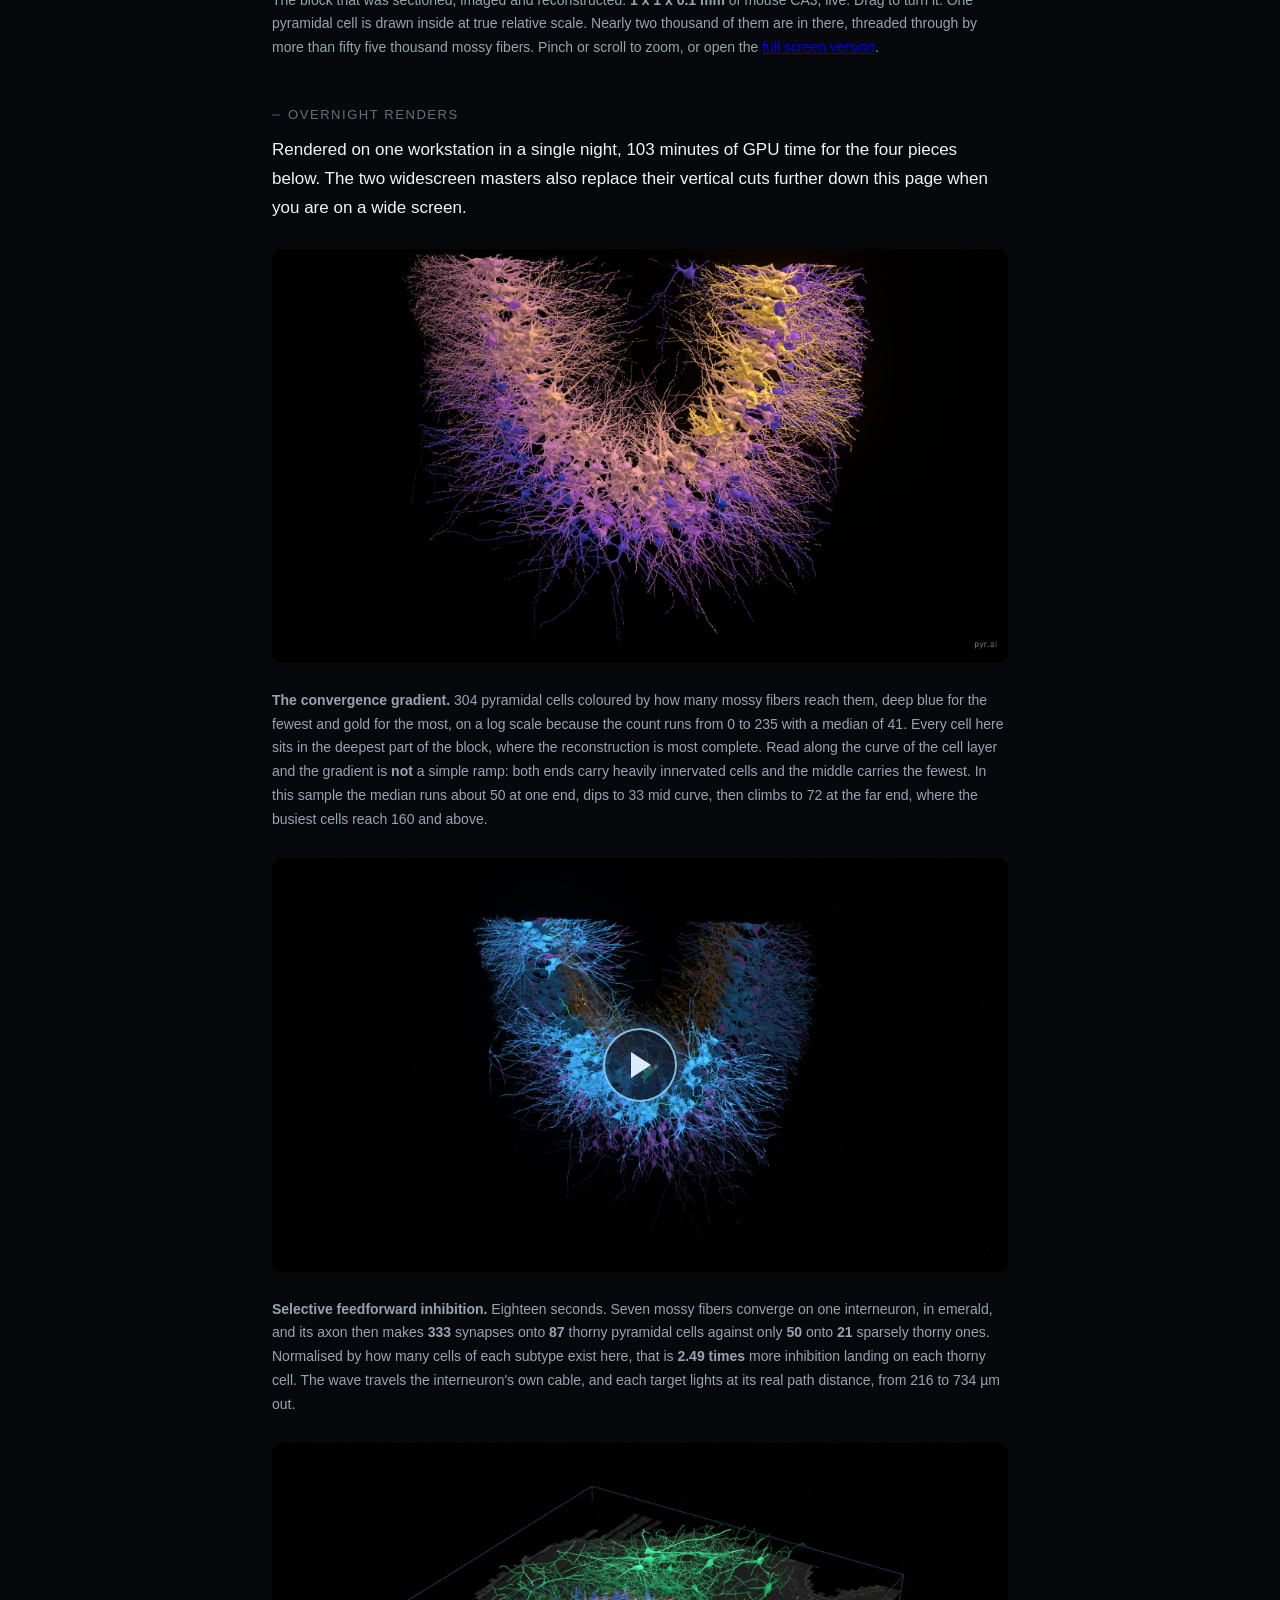
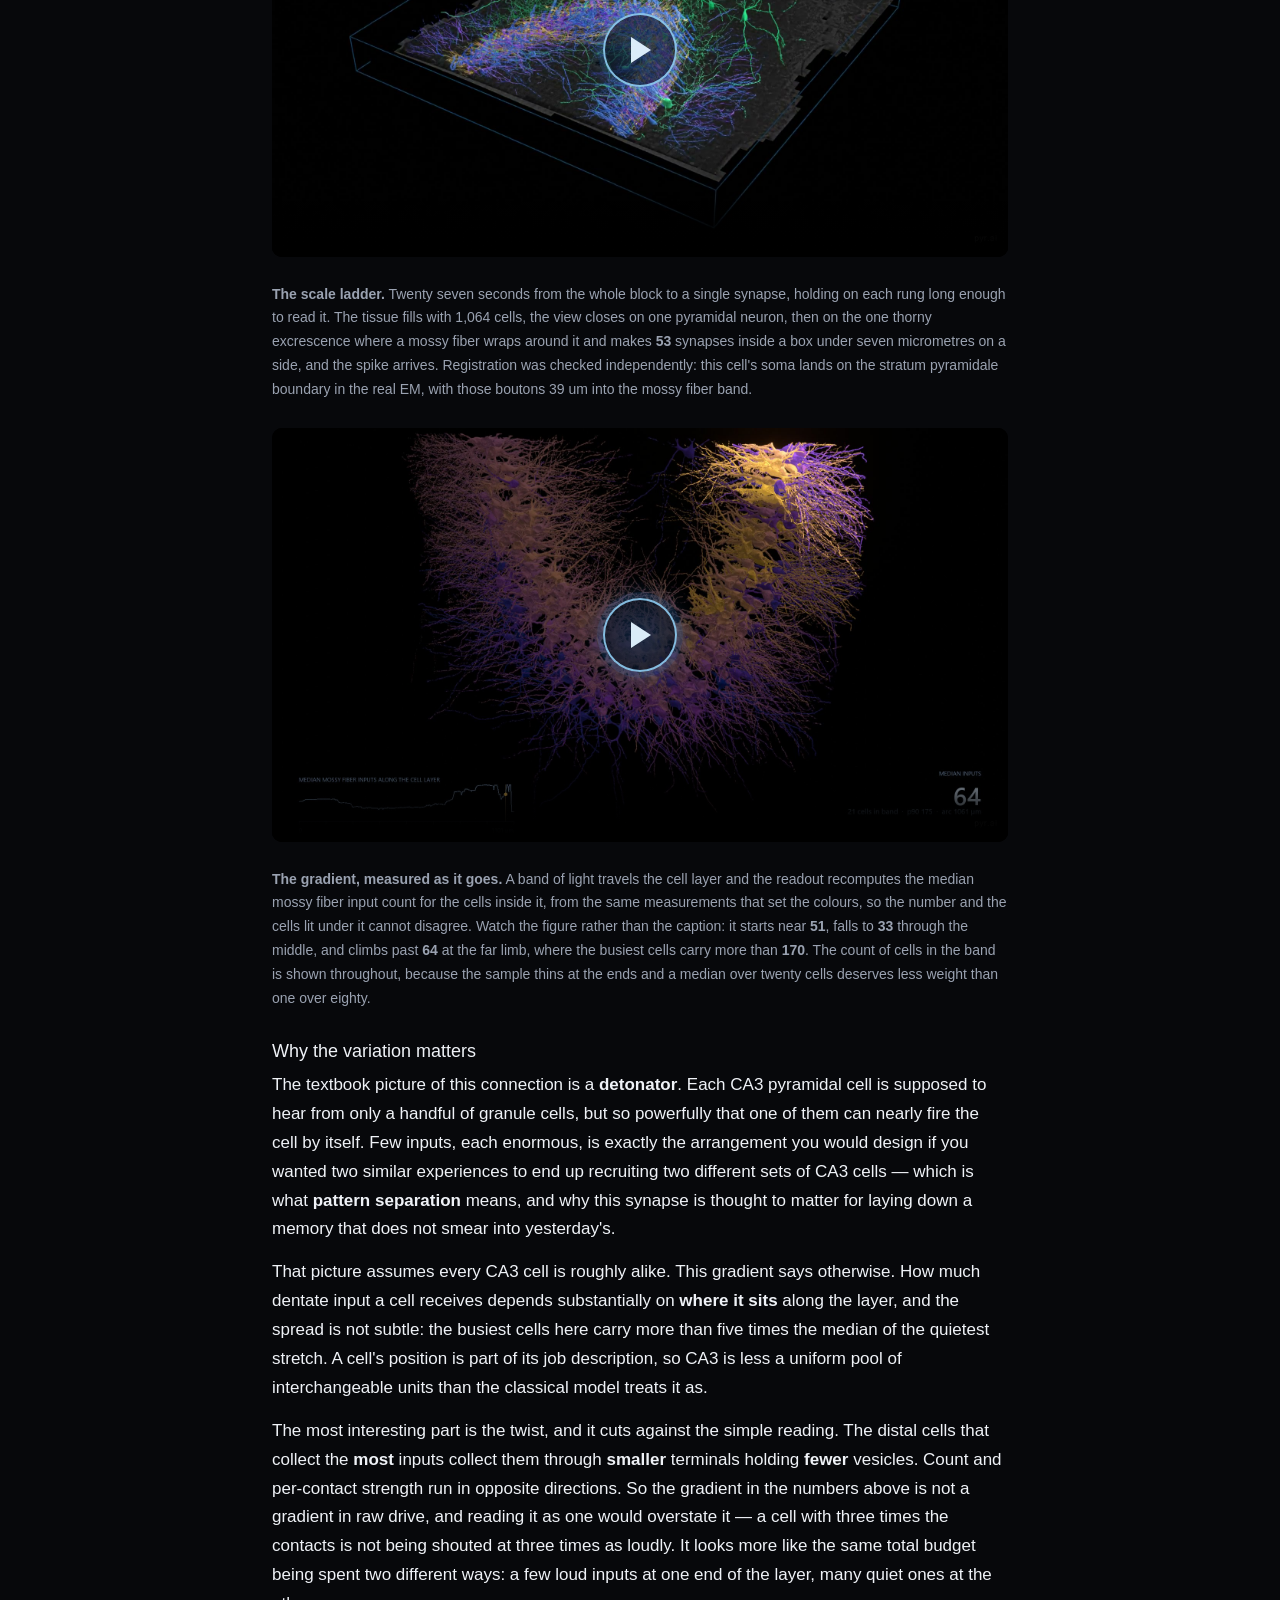
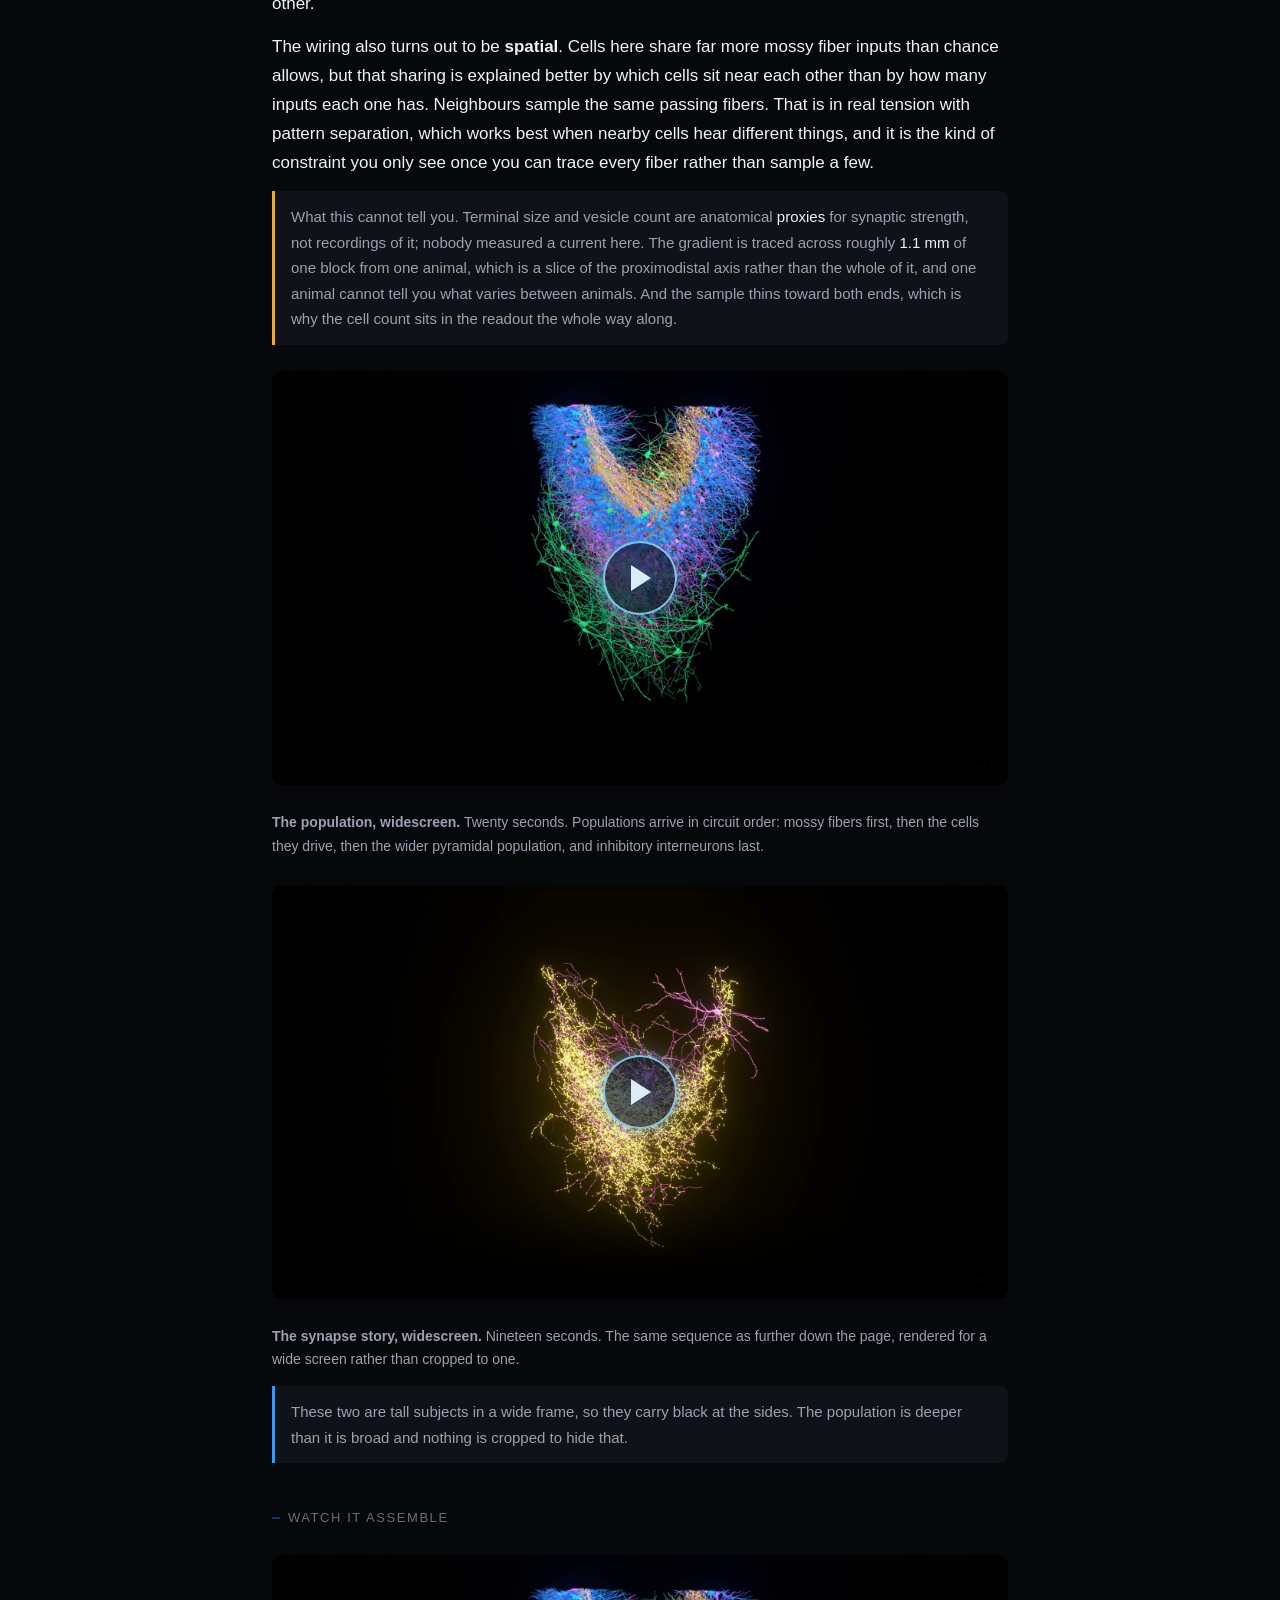
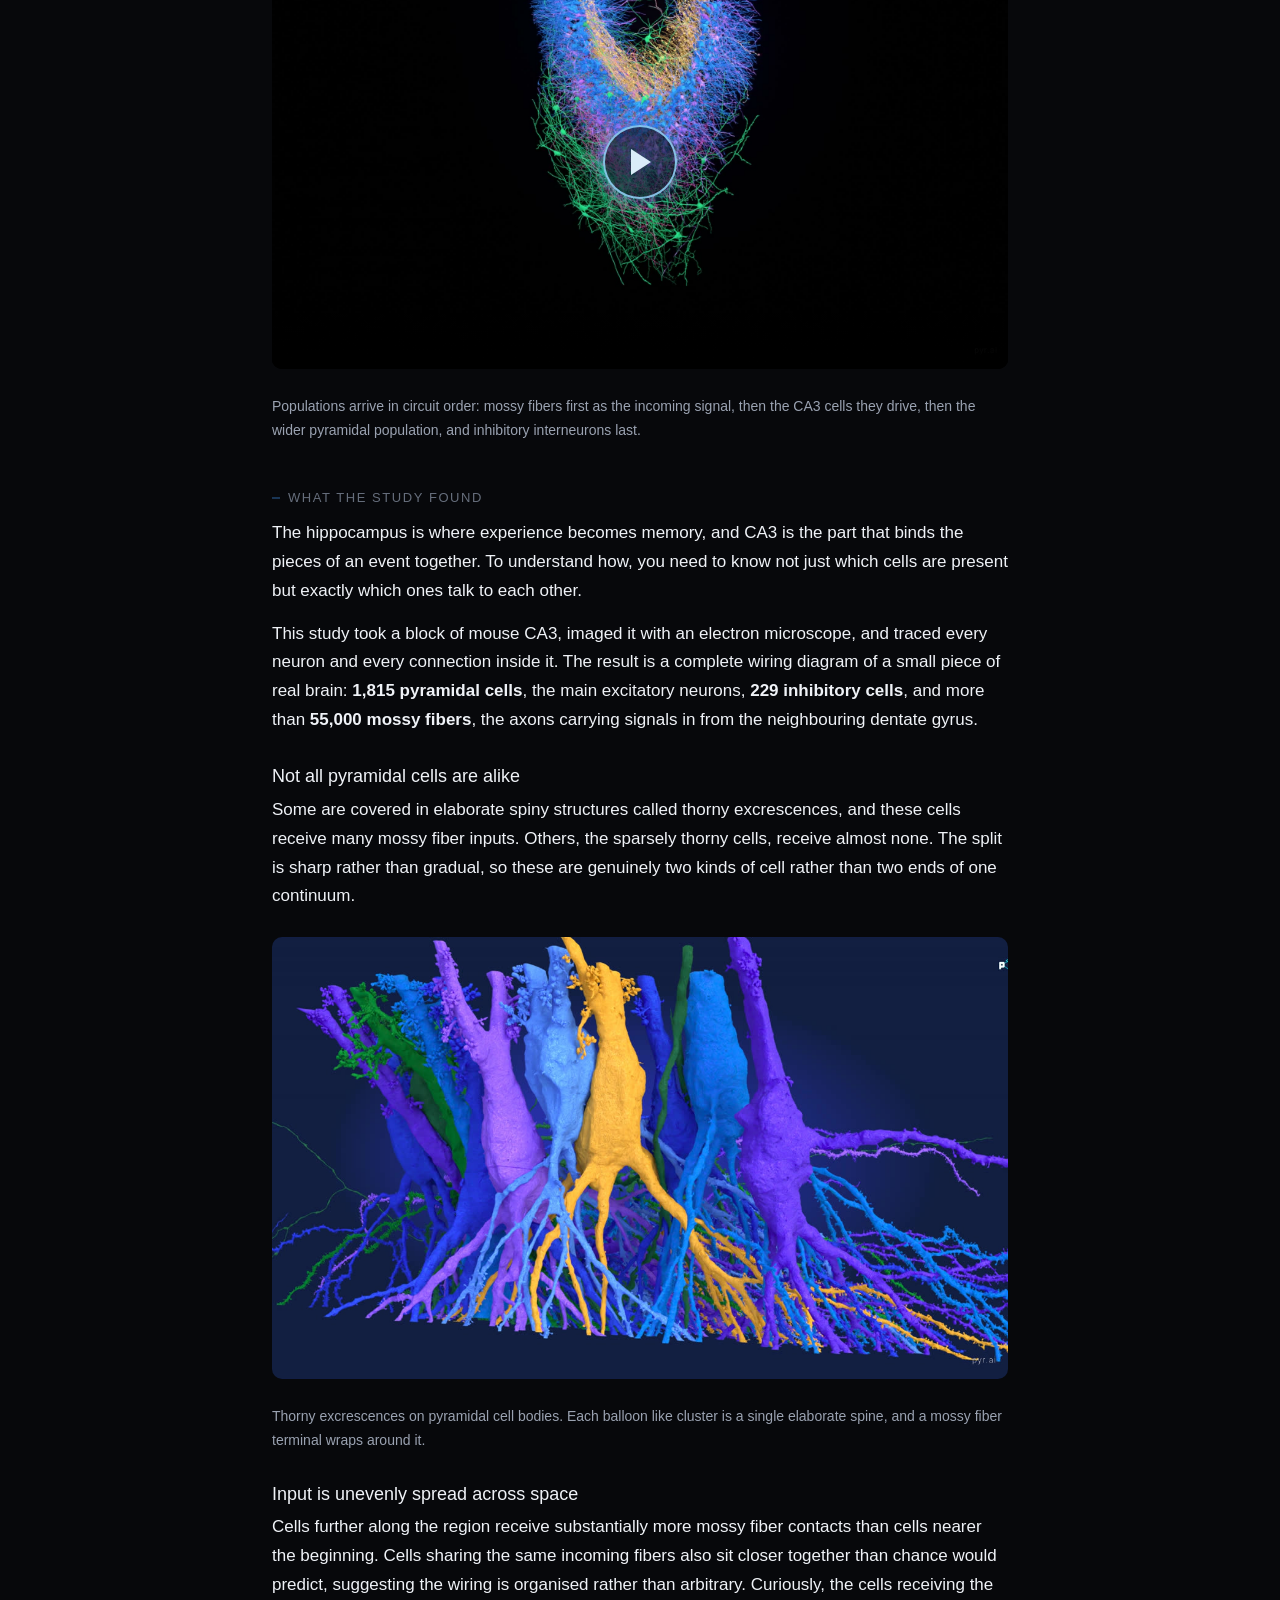
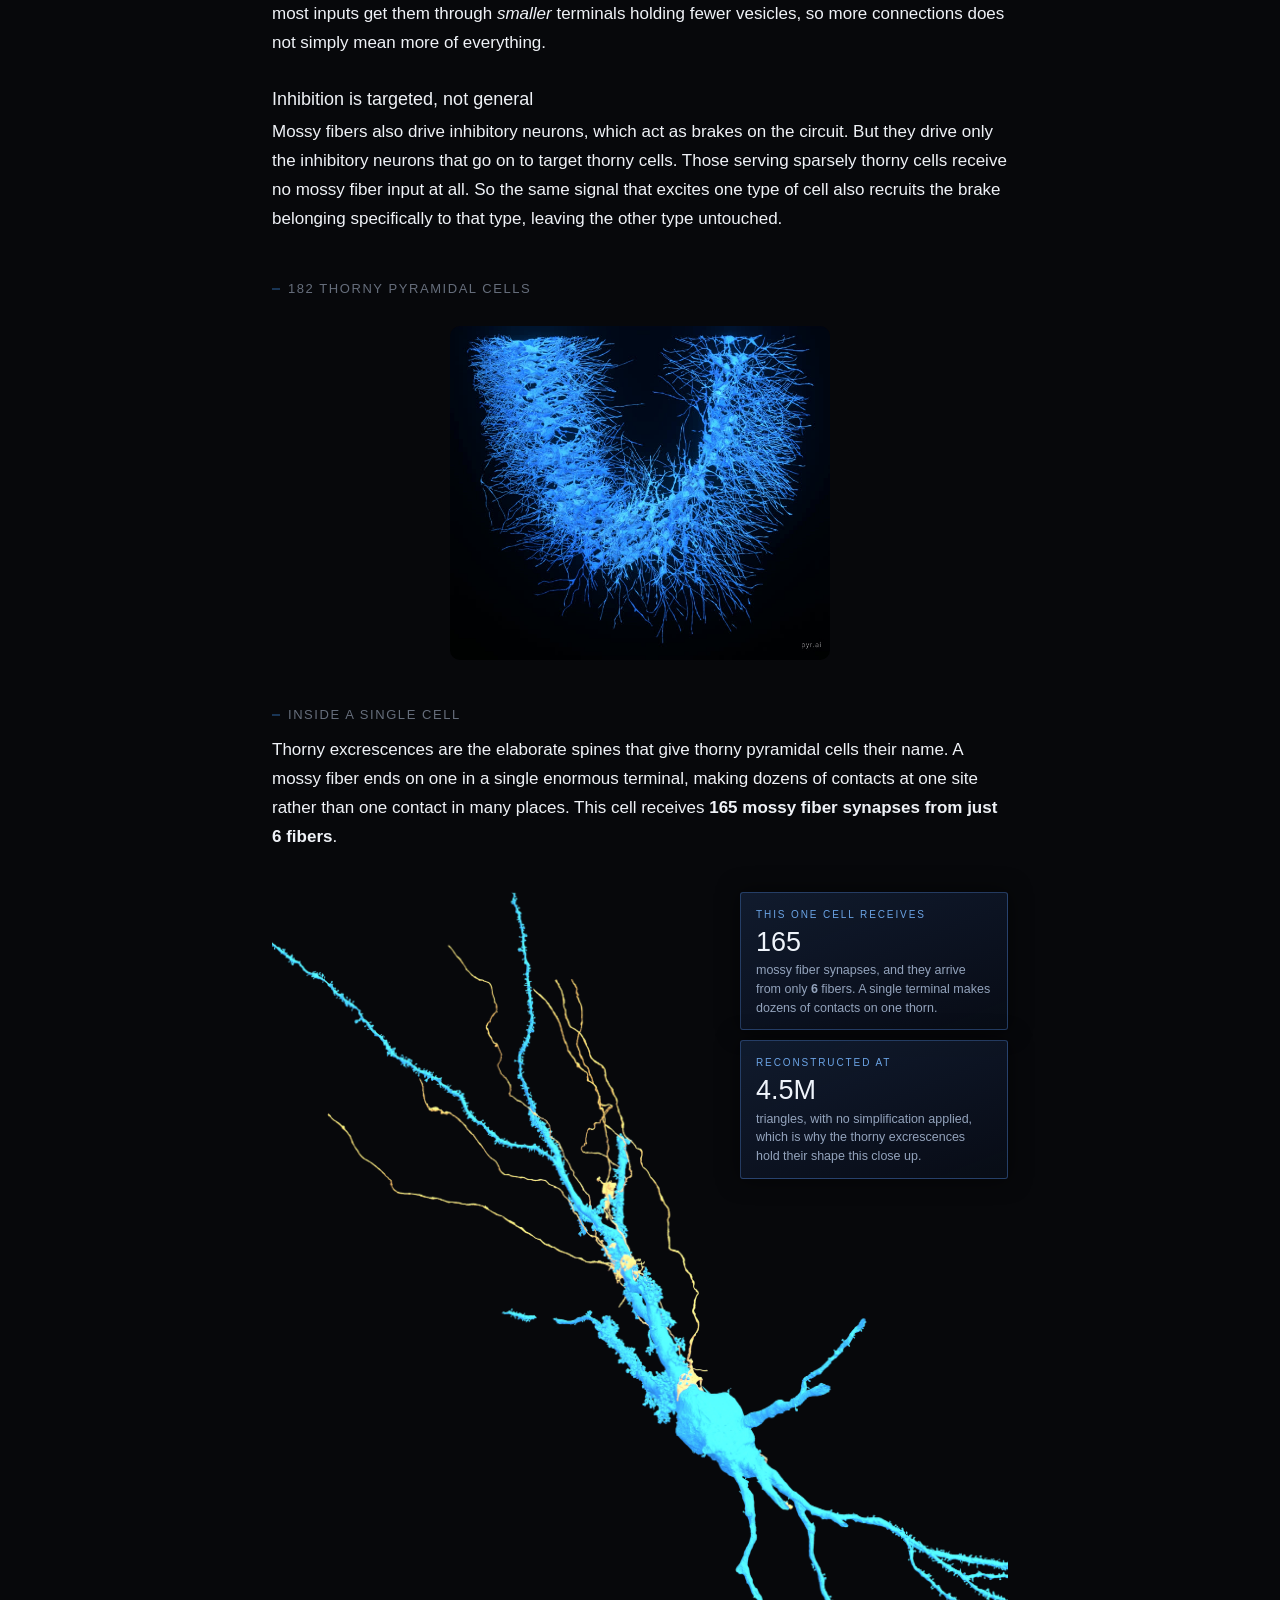
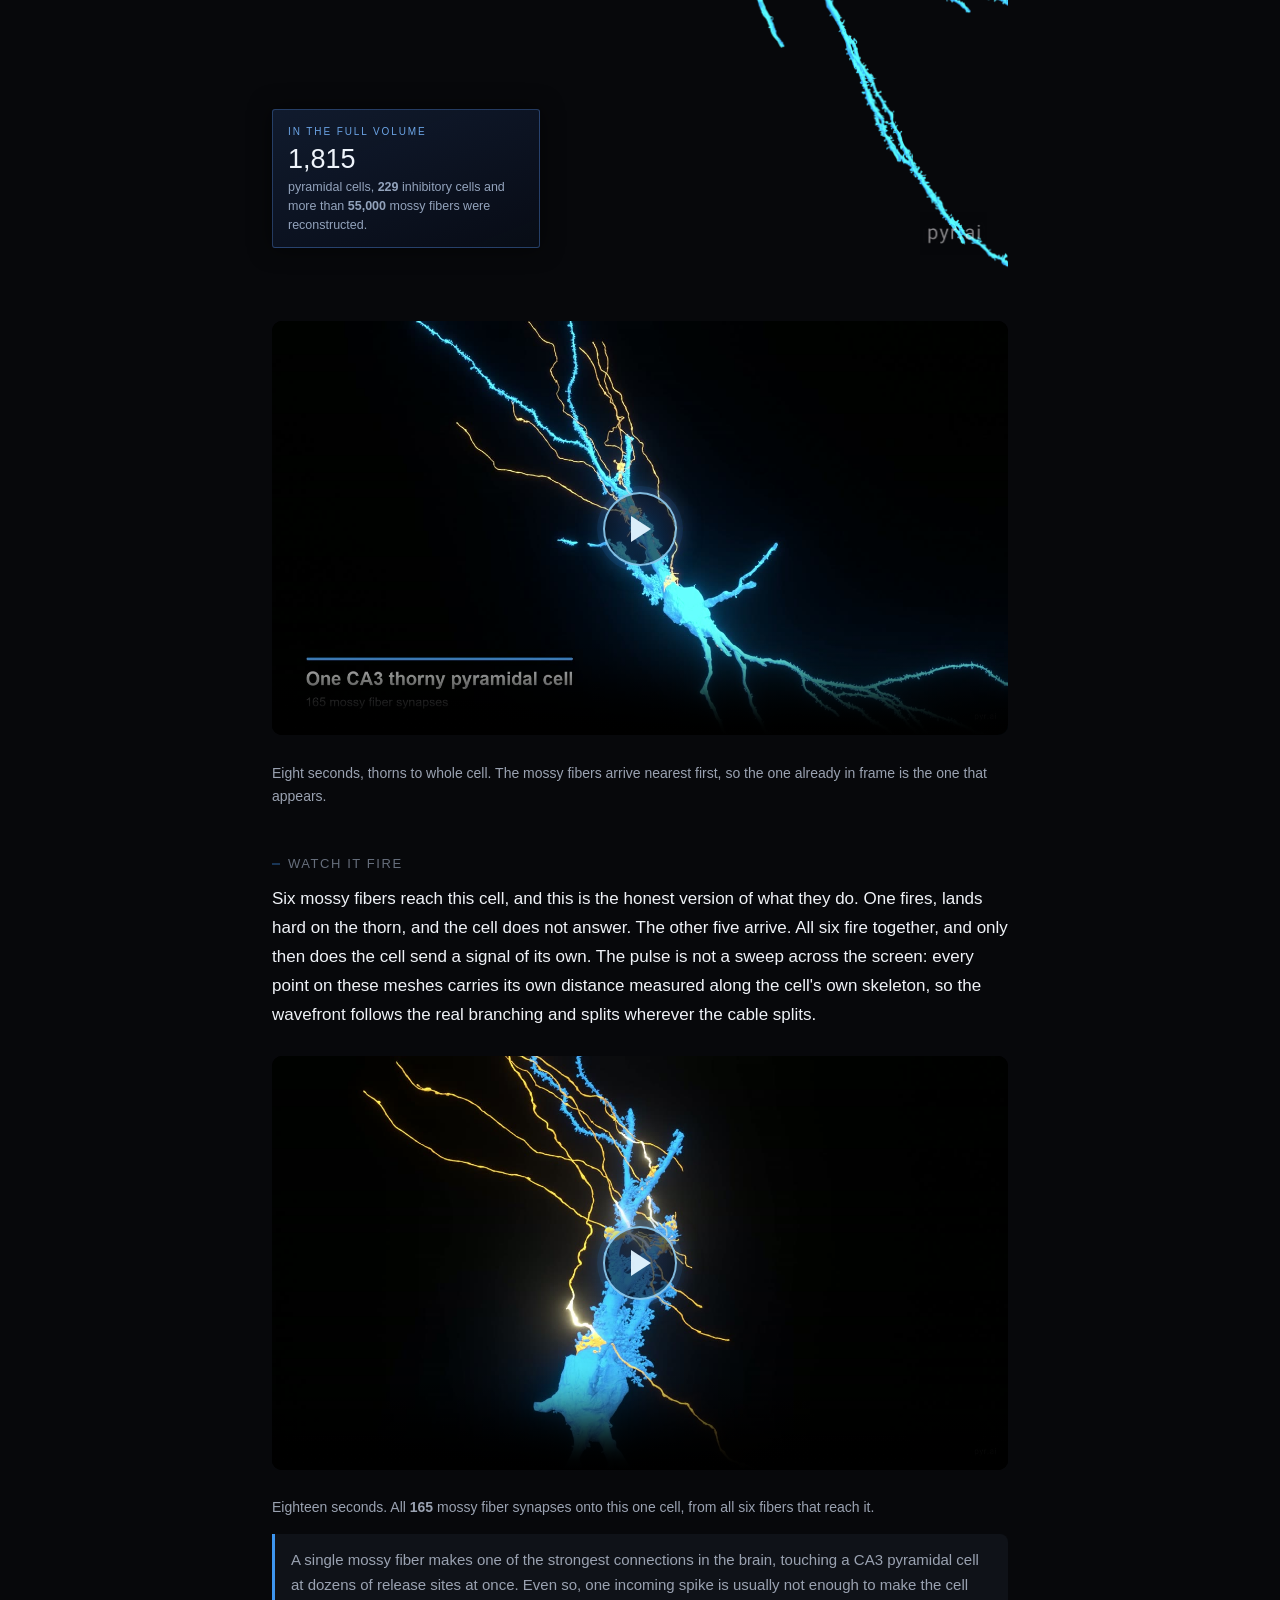
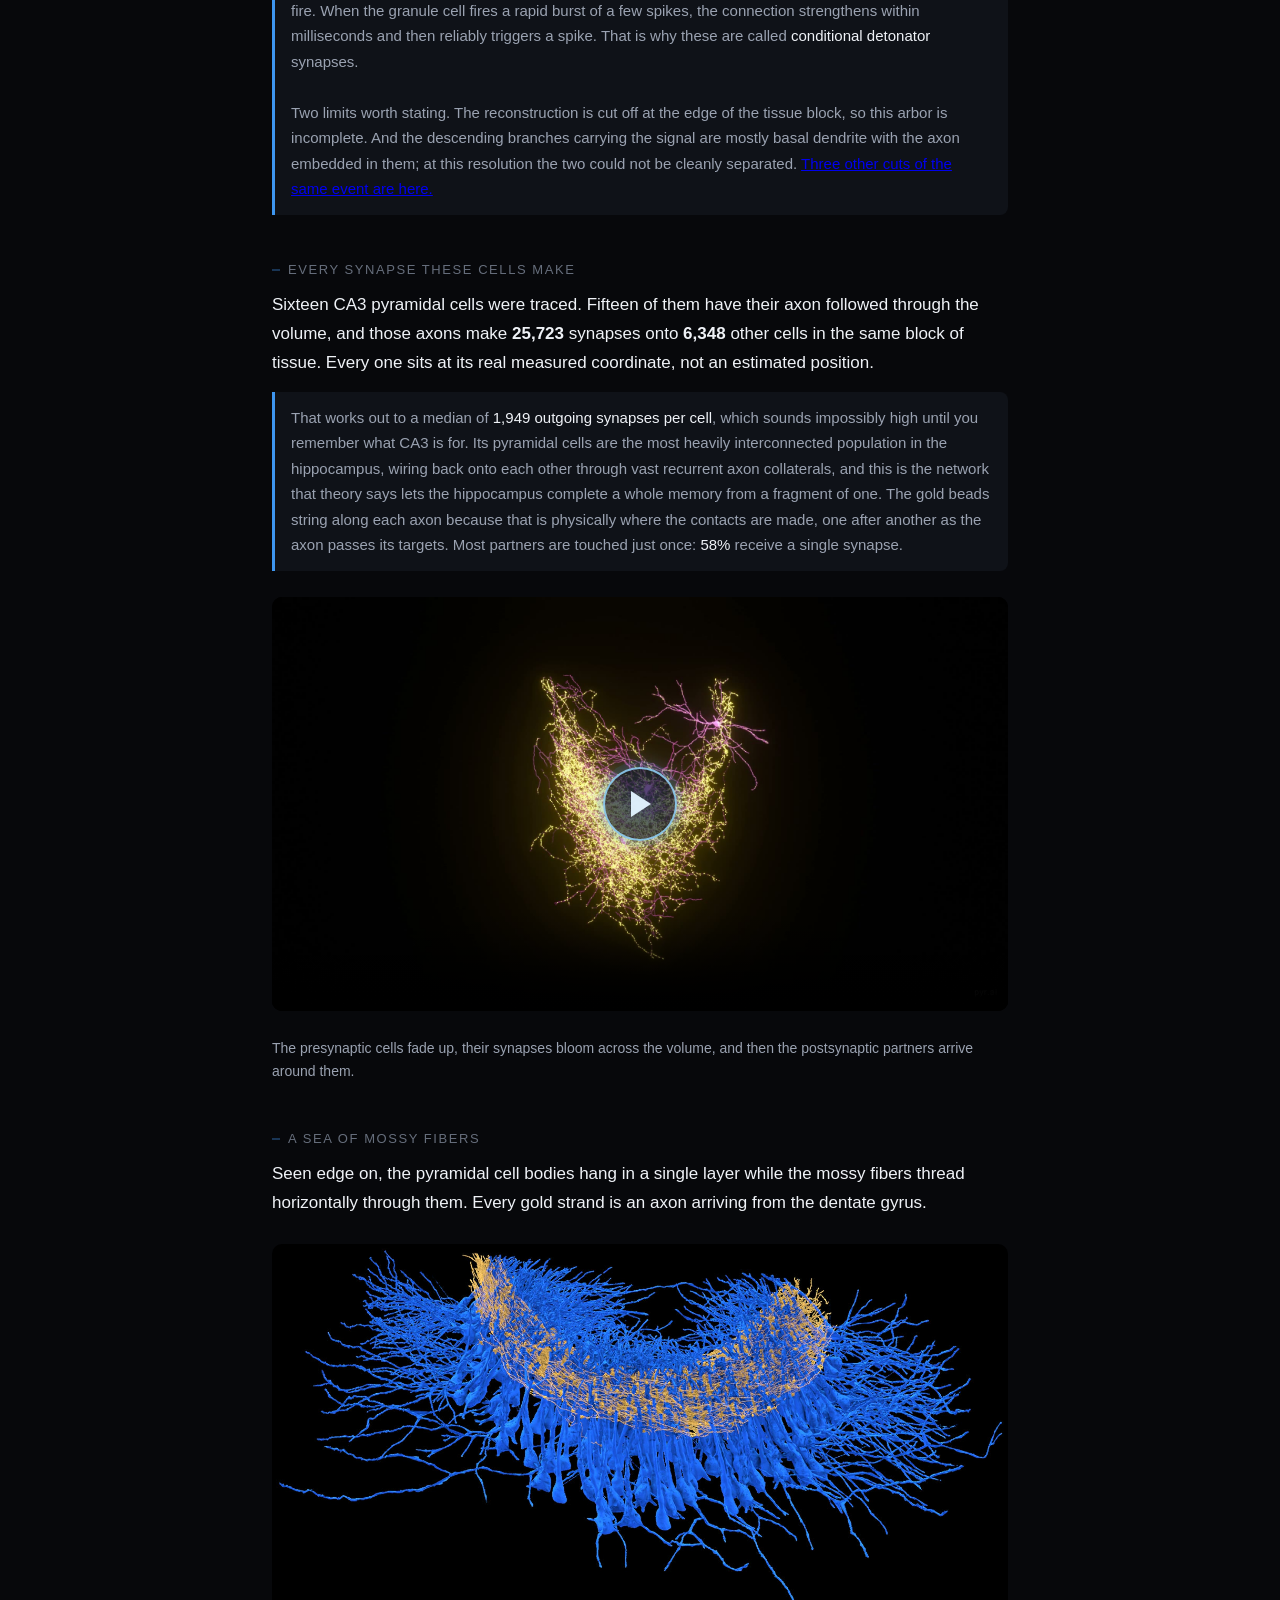
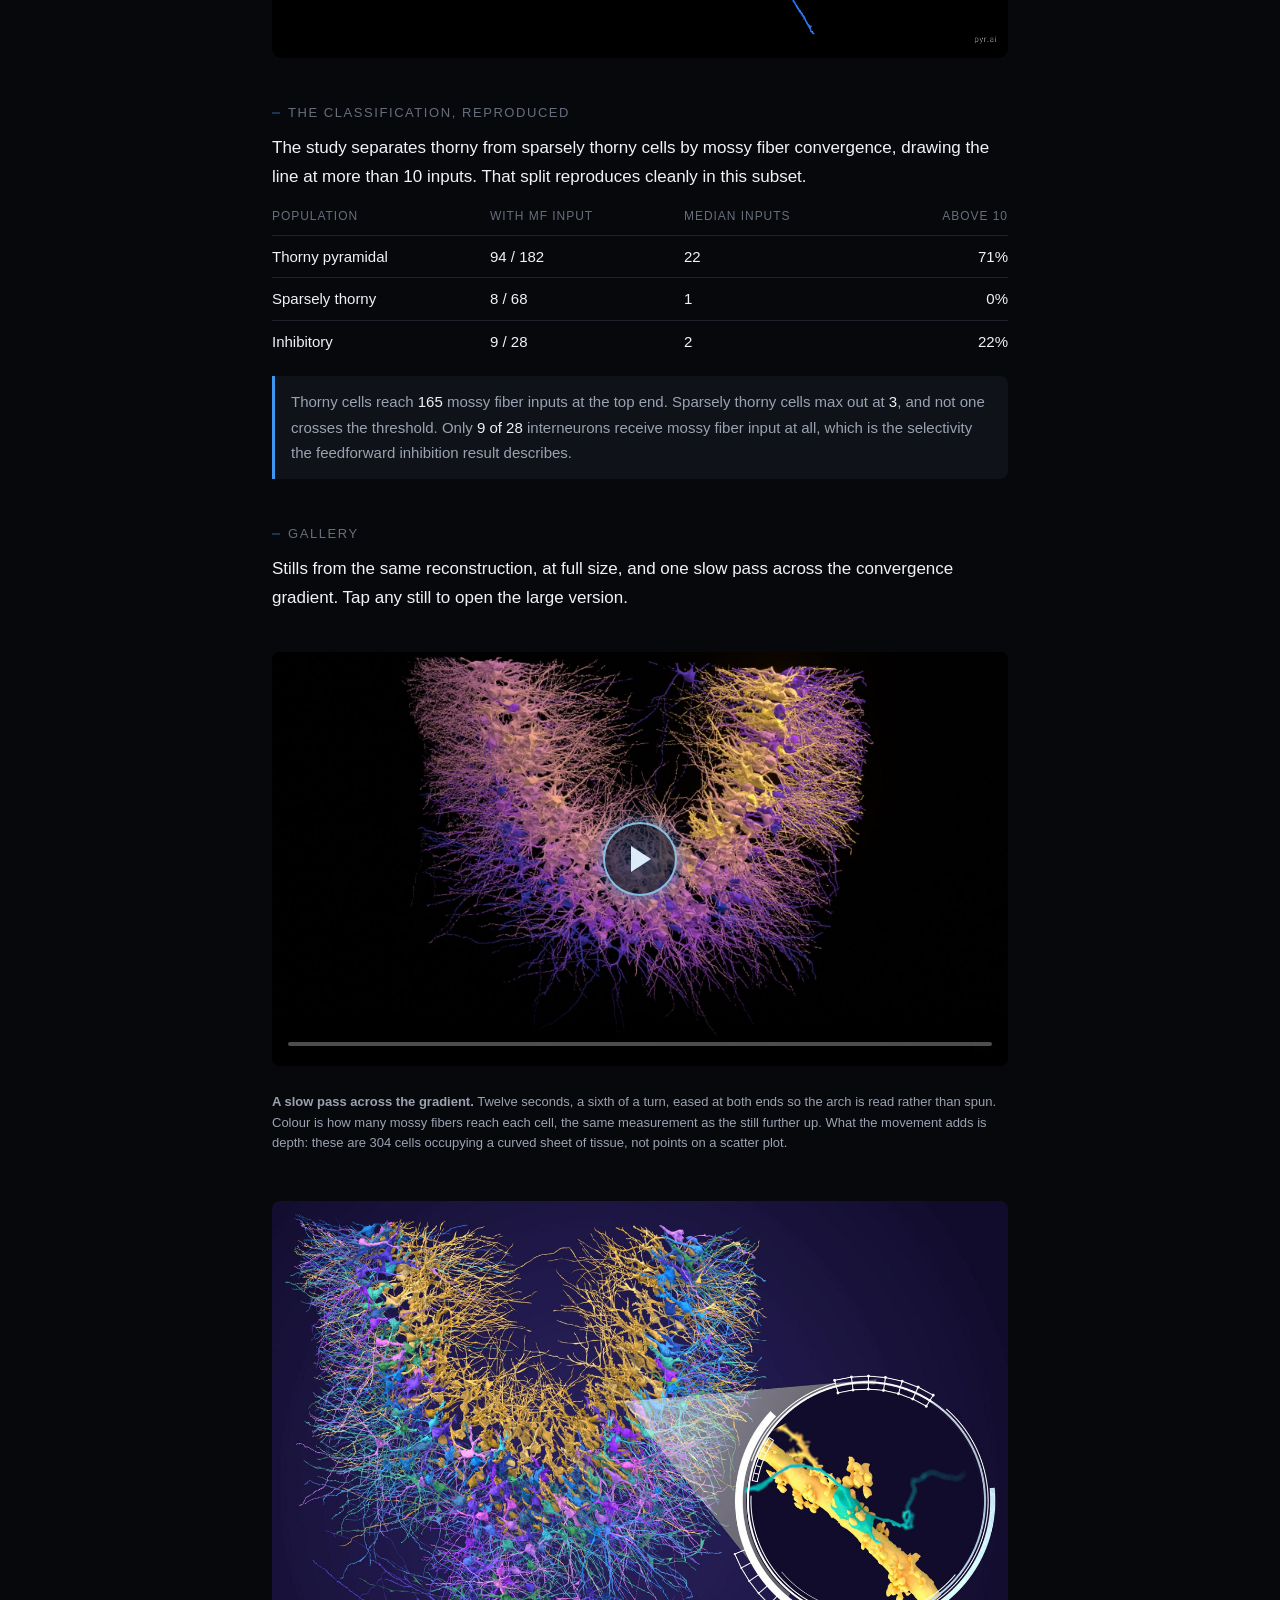
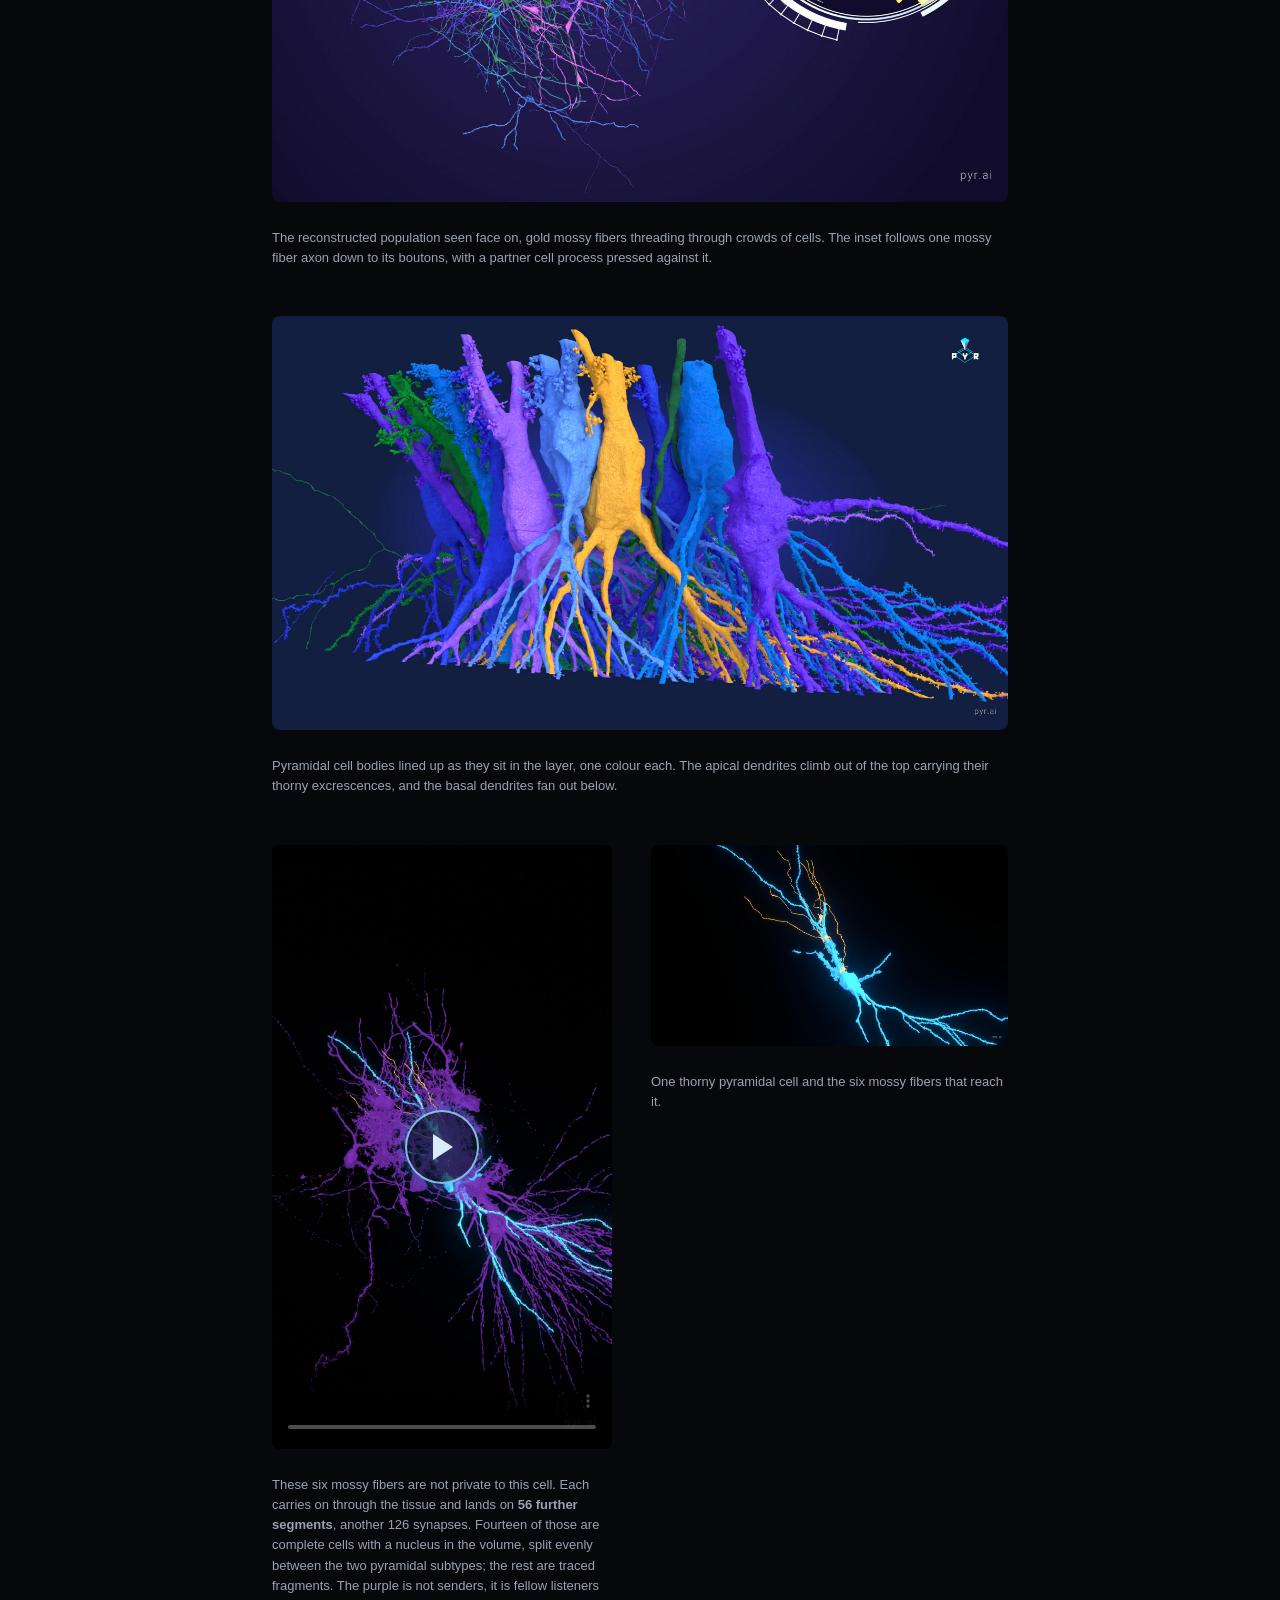
==== commit b91c19f6: "Keep the colour key at readout size The body-text rule matched the last <p> in the panel, which the " ====
--- a/index.html
+++ b/index.html
@@ -555,20 +555,21 @@
   .peek-fig { position: relative; }
   .peek-fig img { display: block; width: 100%; height: auto; max-height: 52dvh; object-fit: cover; }
   /* the colour key sits on the picture, bottom left, in the site's readout idiom */
-  .peek-key { position: absolute; left: 10px; bottom: 10px; margin: 0; display: flex; flex-wrap: wrap;
-    gap: 6px 12px; padding: 6px 10px; border-radius: 3px; background: rgba(4,6,11,.74);
+  #peek .peek-key { position: absolute; left: 10px; bottom: 10px; margin: 0; display: flex; flex-wrap: wrap;
+    gap: 5px 12px; padding: 6px 10px; border-radius: 3px; background: rgba(4,6,11,.74);
     border: 1px solid rgba(112,190,255,.3); backdrop-filter: blur(4px); -webkit-backdrop-filter: blur(4px);
-    font-size: 10px; letter-spacing: .14em; text-transform: uppercase; color: rgba(214,228,246,.92); }
-  .peek-key:empty { display: none; }
-  .peek-key span { display: inline-flex; align-items: center; gap: 6px; white-space: nowrap; }
-  .peek-key i { width: 9px; height: 9px; border-radius: 50%; flex: none;
+    font-size: 10px; line-height: 1.3; letter-spacing: .14em; text-transform: uppercase;
+    color: rgba(214,228,246,.92); }
+  #peek .peek-key:empty { display: none; }
+  #peek .peek-key span { display: inline-flex; align-items: center; gap: 6px; white-space: nowrap; }
+  #peek .peek-key i { width: 8px; height: 8px; border-radius: 50%; flex: none;
     box-shadow: 0 0 6px currentColor; background: currentColor; }
   .peek-txt { padding: 16px 20px 20px; }
   .peek-eyebrow { margin: 0 0 8px; font-size: 10px; letter-spacing: .18em; text-transform: uppercase;
     color: #6BA4E6; }
   .peek-eyebrow b { color: #EFF4FB; font-weight: 500; font-size: 13px; letter-spacing: .04em; margin-right: 6px; }
   #peek h3 { margin: 0 0 8px; font-size: 20px; font-weight: 500; letter-spacing: -.01em; }
-  #peek p:last-child { margin: 0; color: #C4CCD8; font-size: 15px; line-height: 1.6; }
+  #peek .peek-txt p:last-child { margin: 0; color: #C4CCD8; font-size: 15px; line-height: 1.6; }
   .peek-x { position: absolute; top: 8px; right: 8px; z-index: 2; width: 34px; height: 34px;
     border-radius: 50%; border: 1px solid rgba(150,212,255,.4); background: rgba(8,14,24,.8);
     color: var(--ink); font: 22px/1 ui-sans-serif, system-ui, sans-serif; cursor: pointer; }
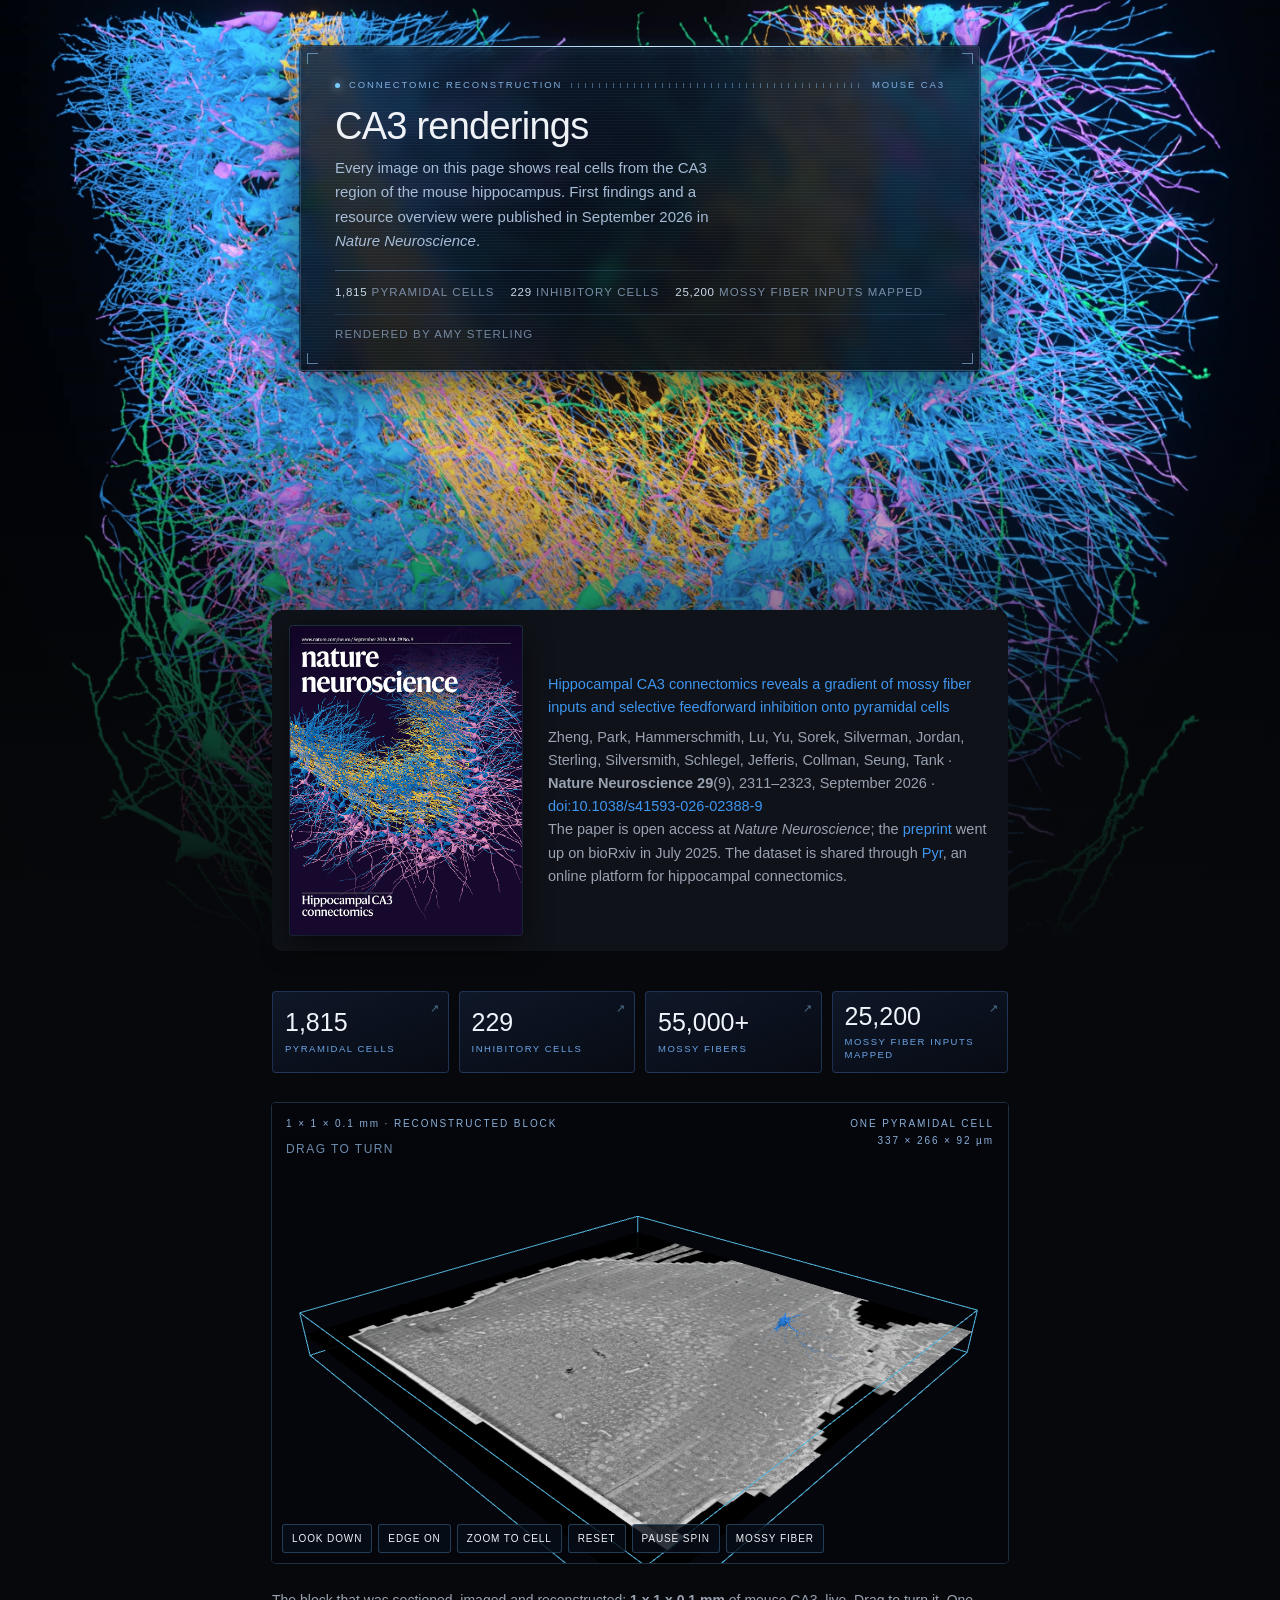
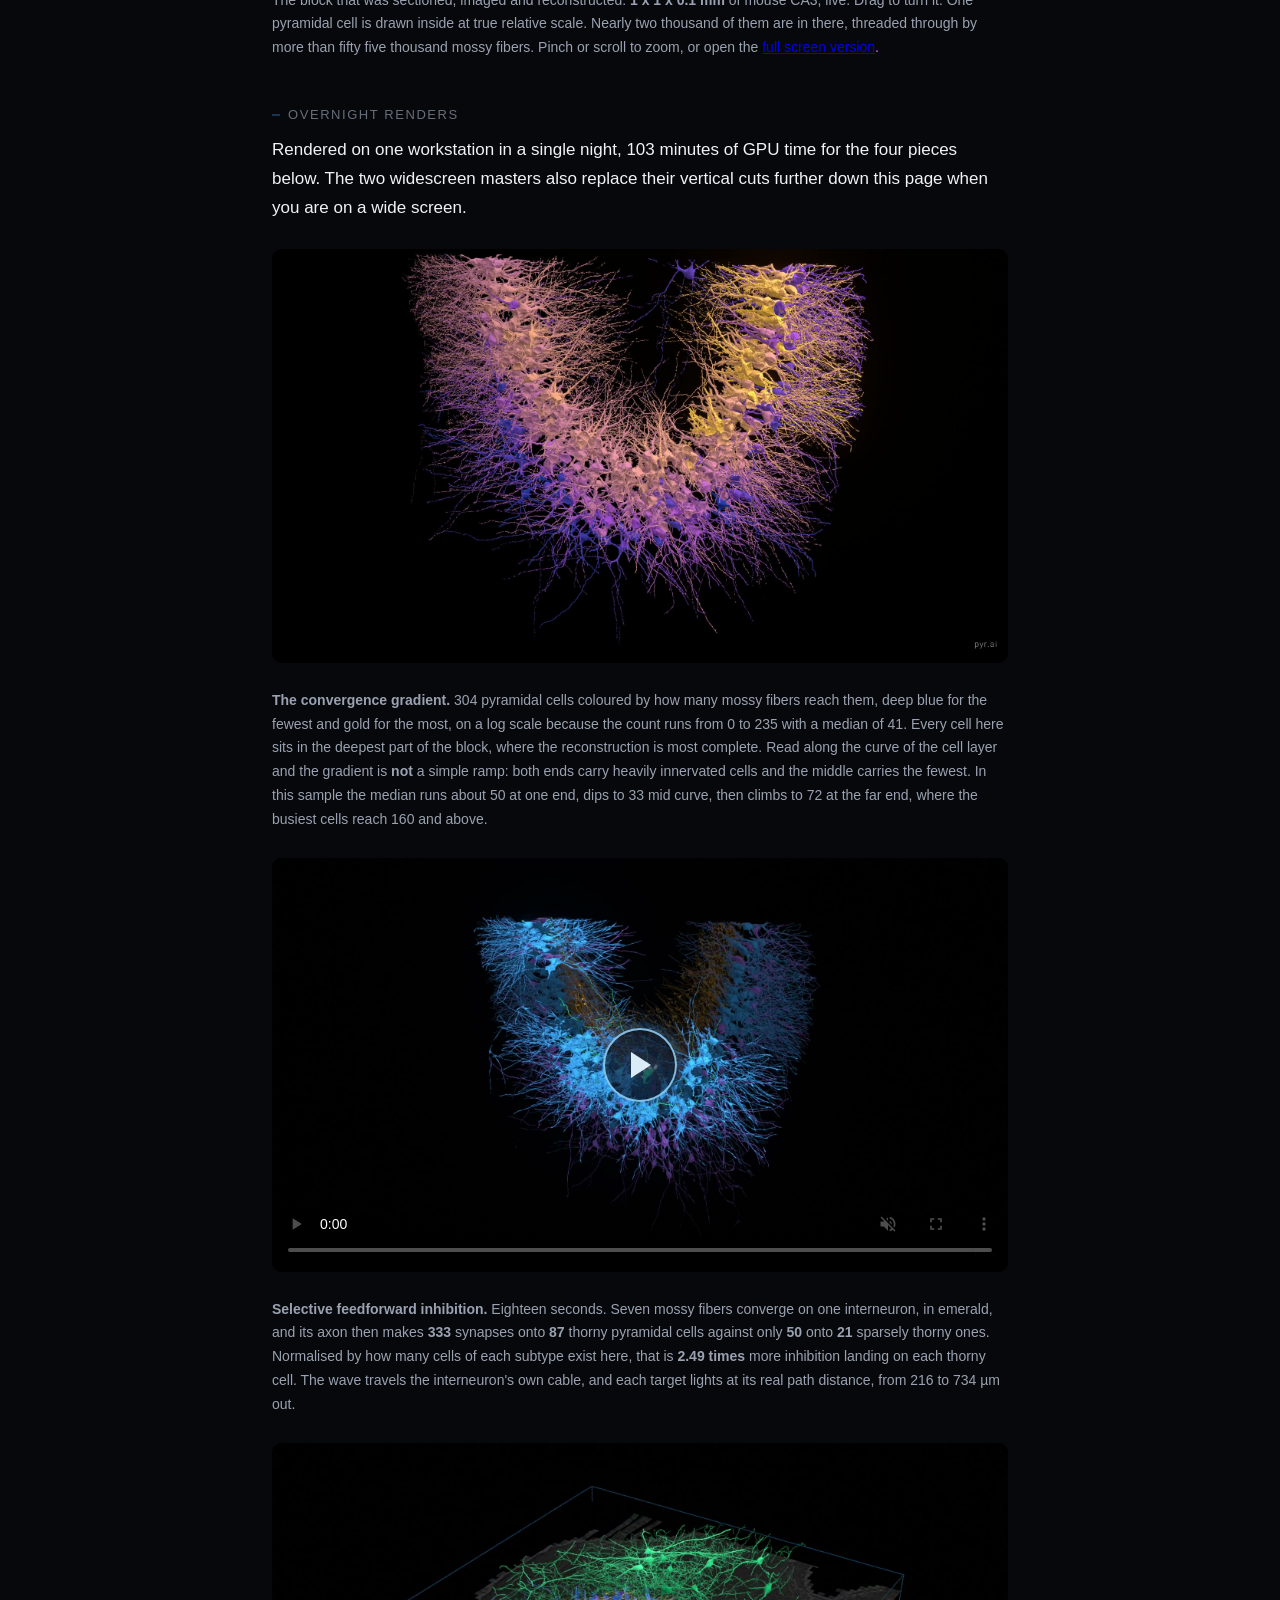
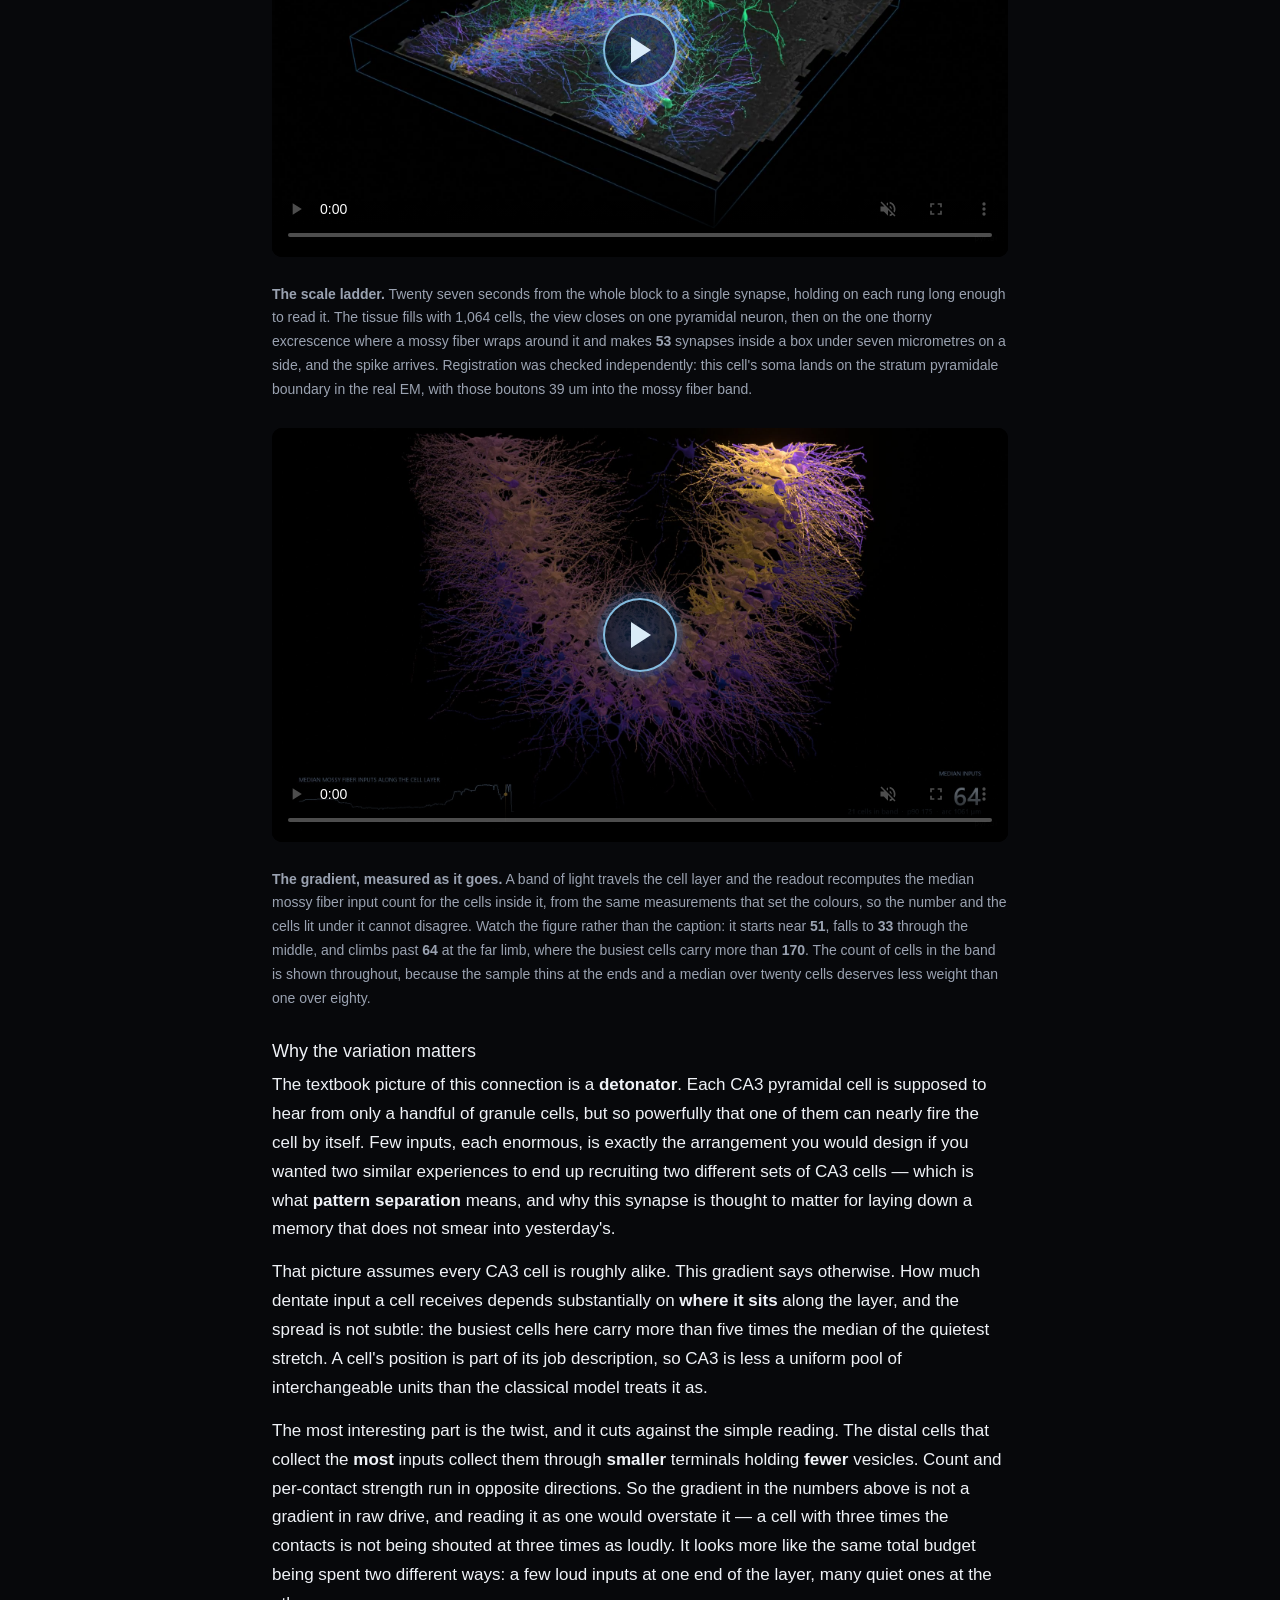
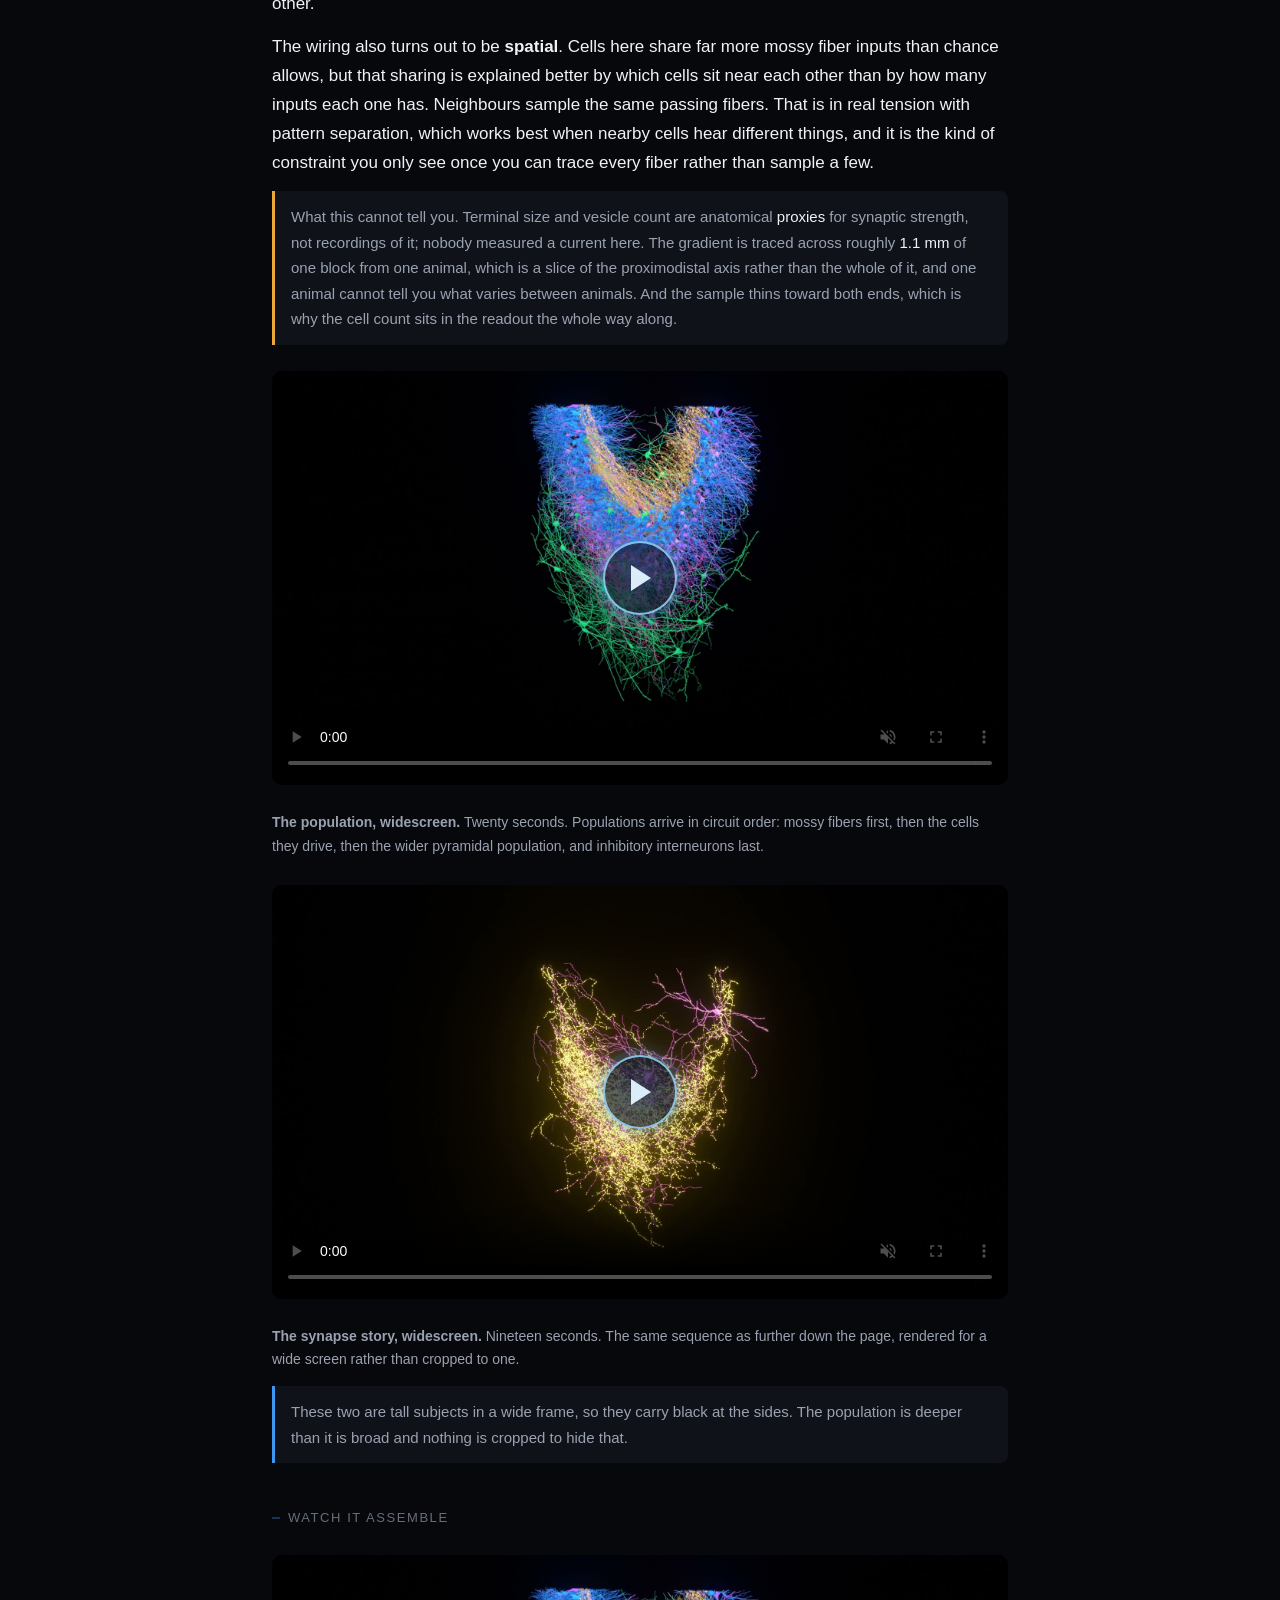
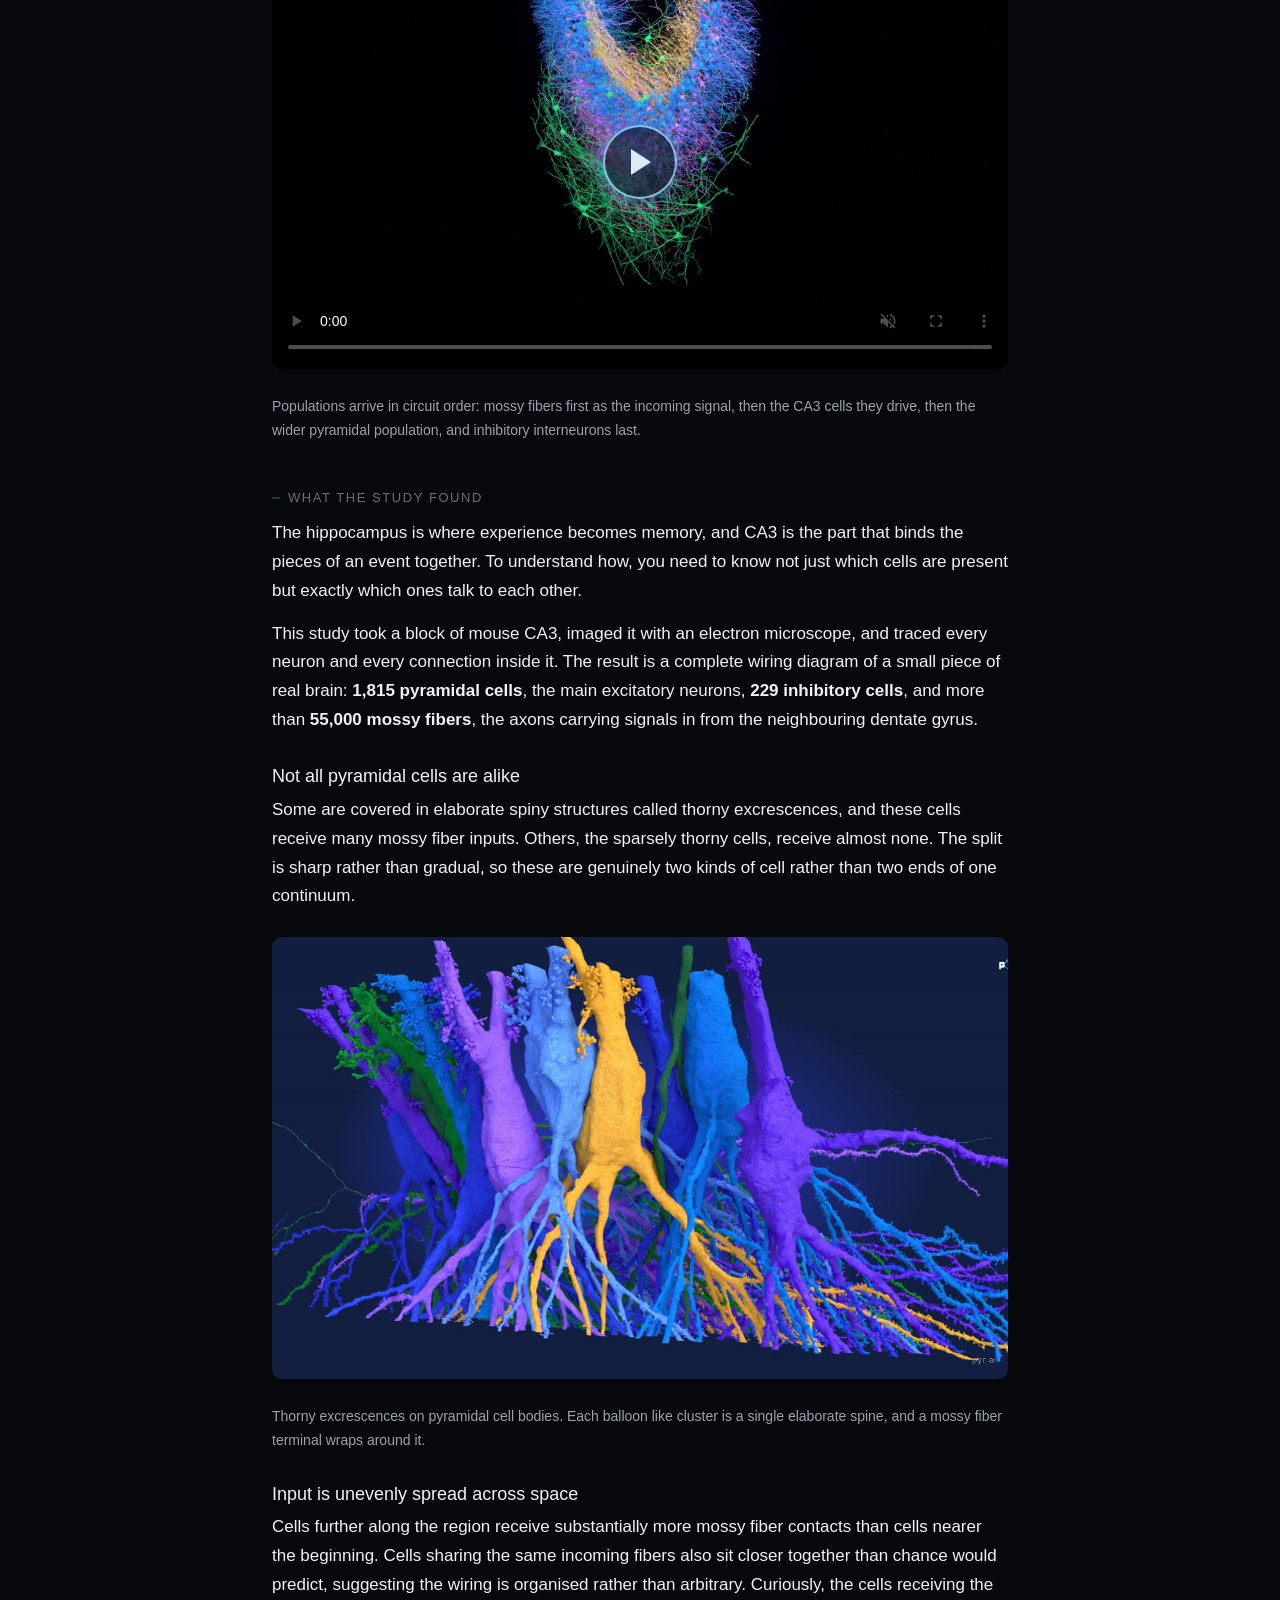
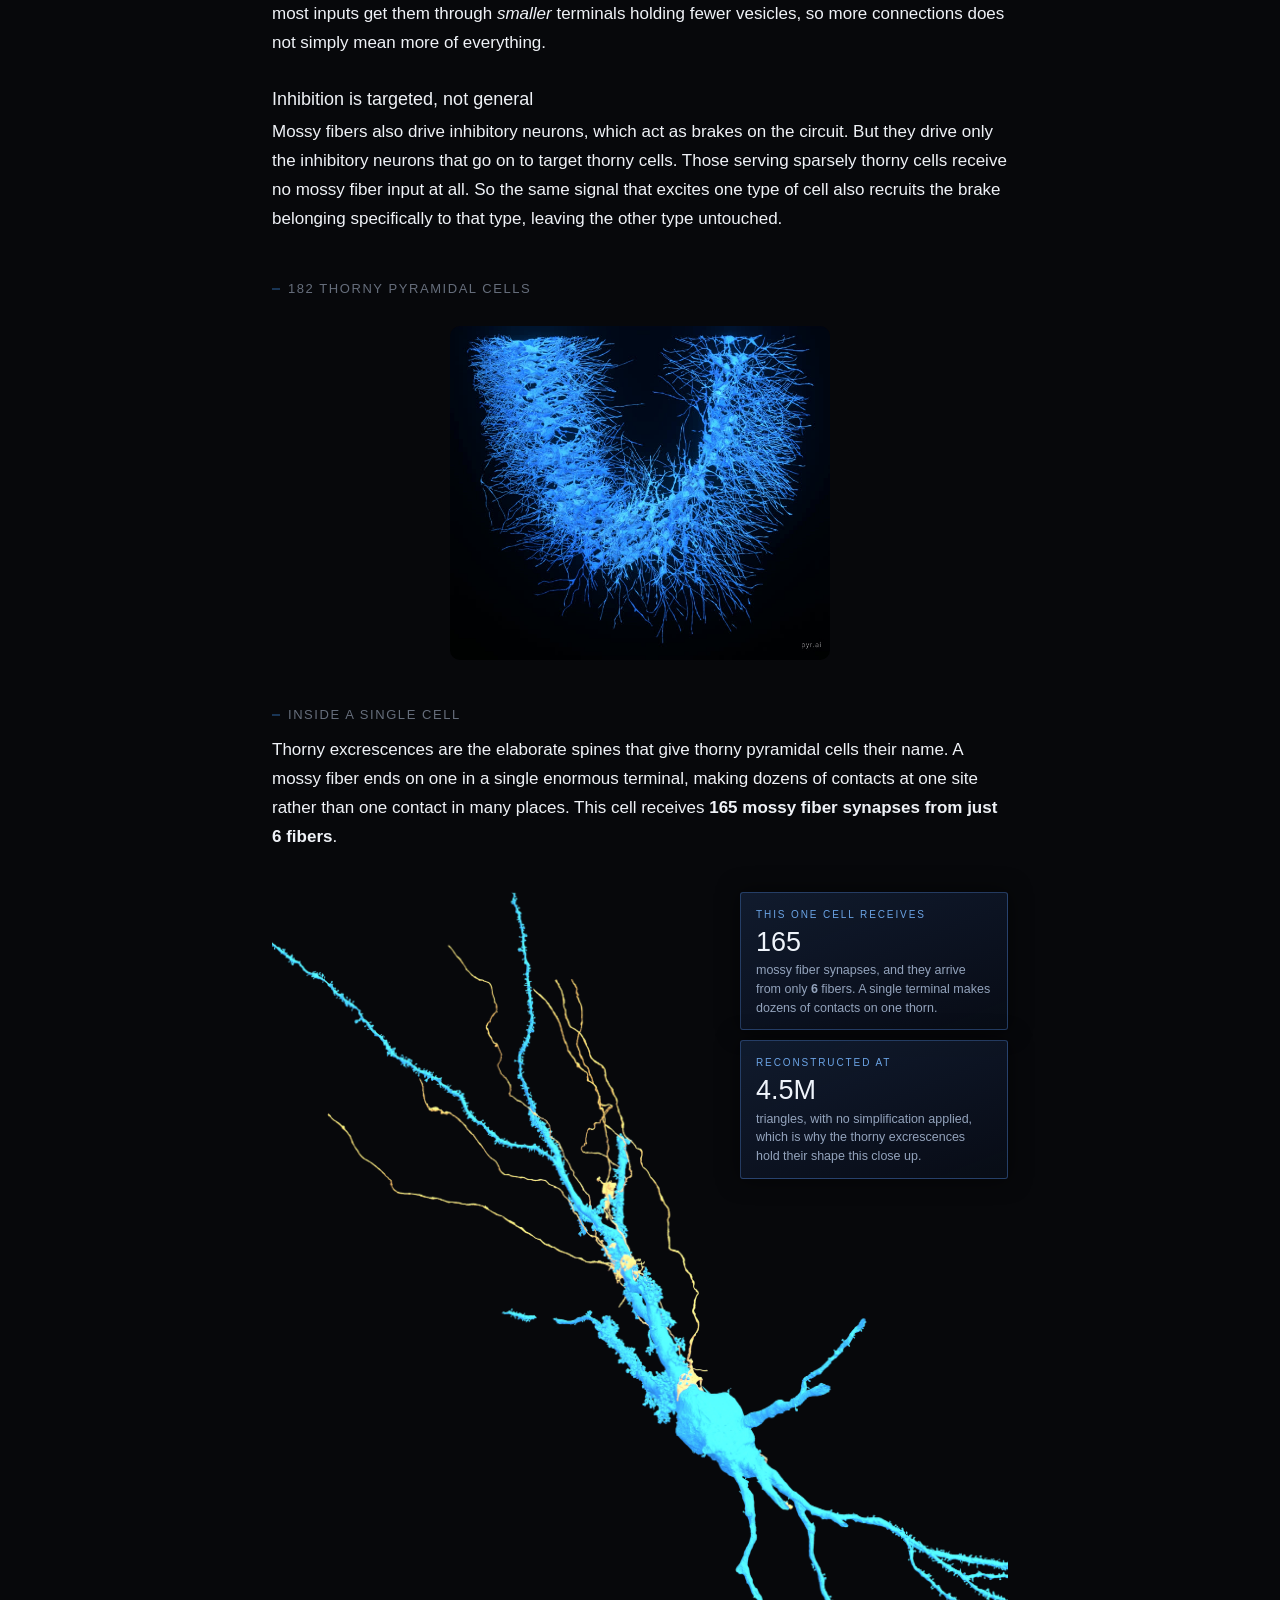
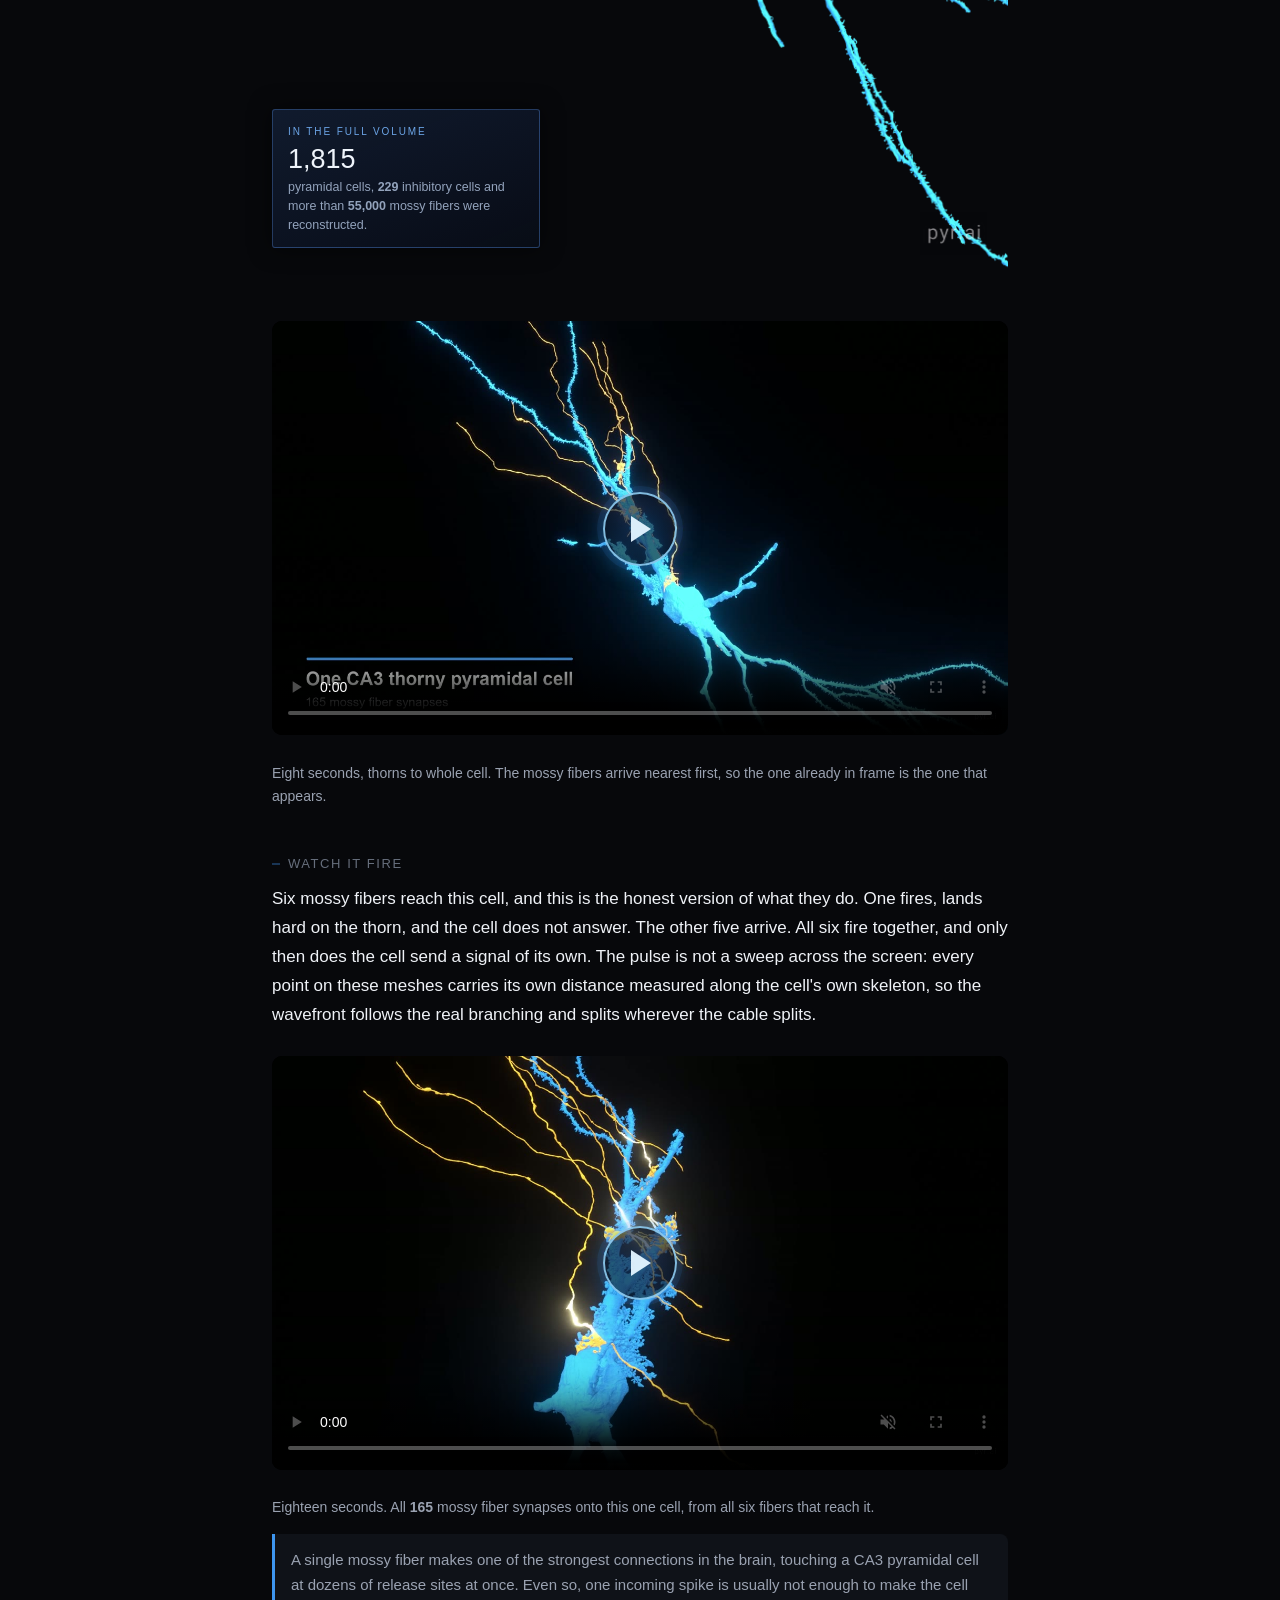
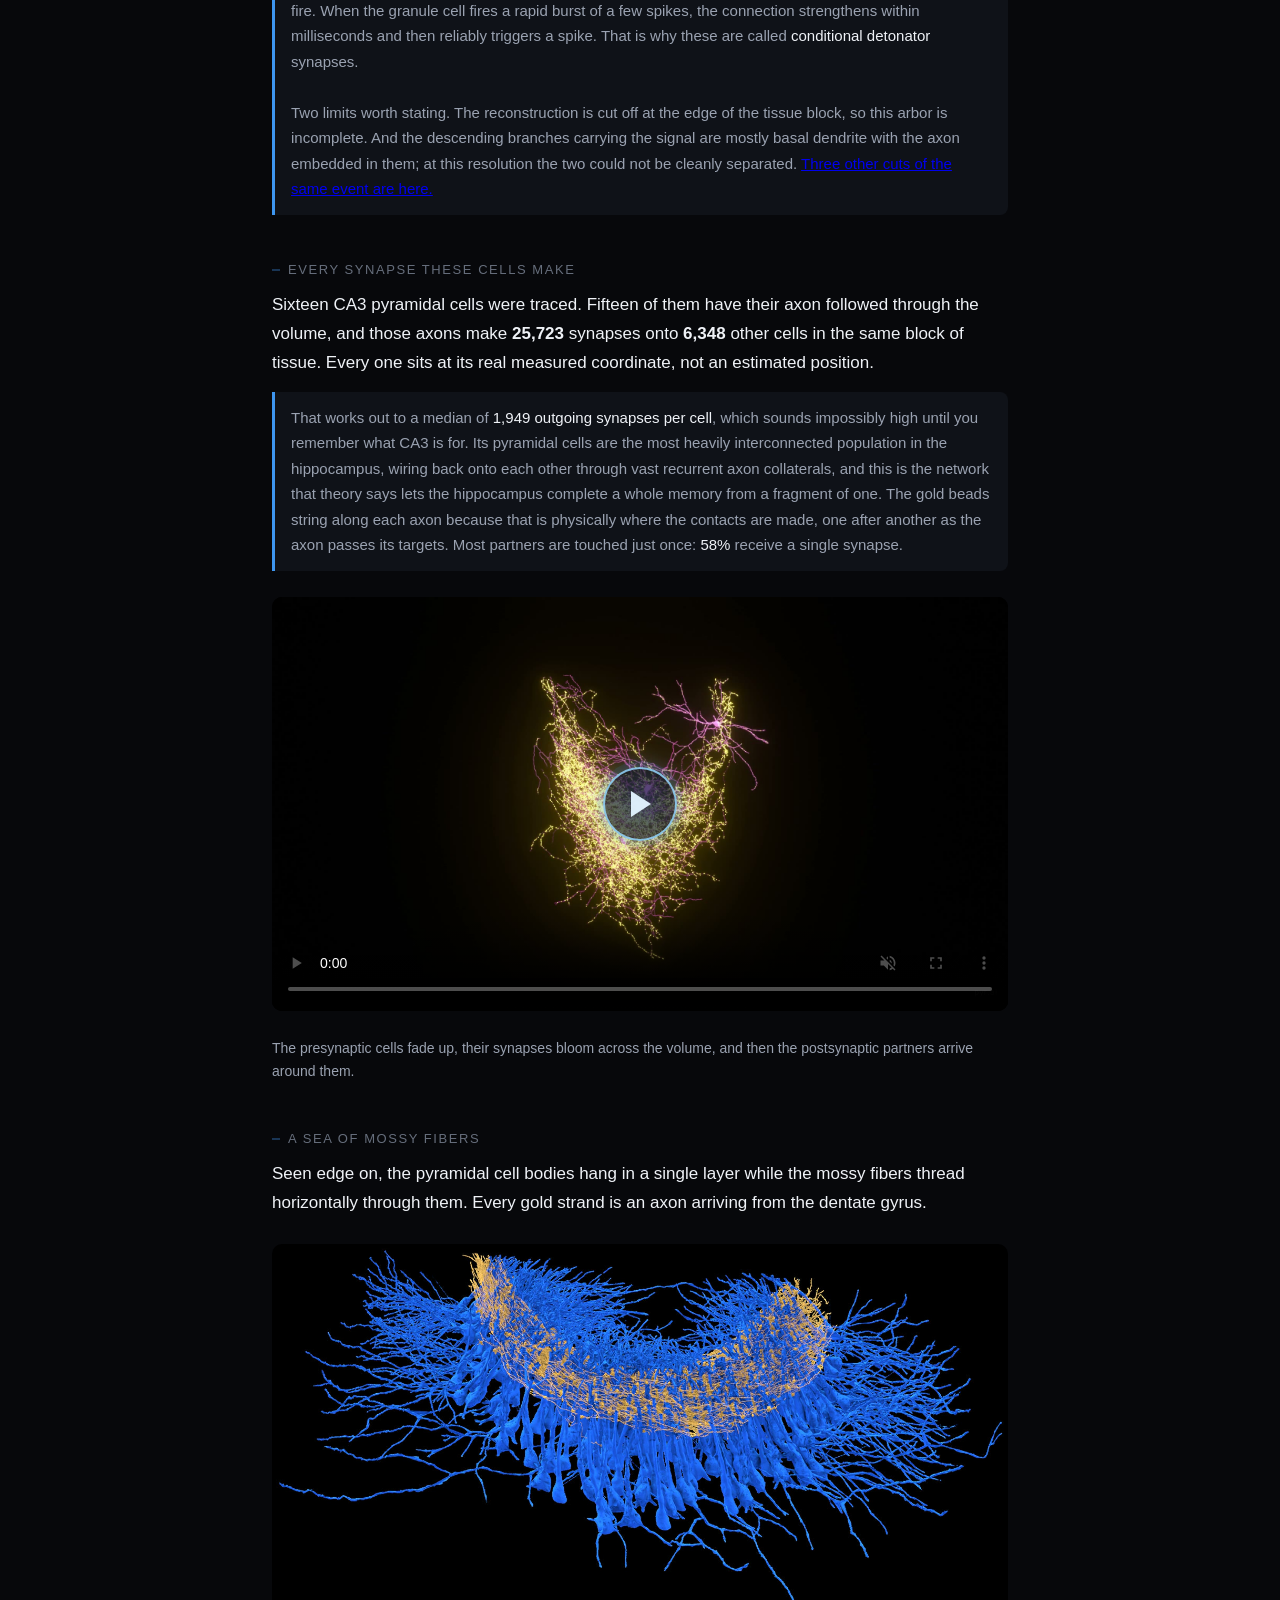
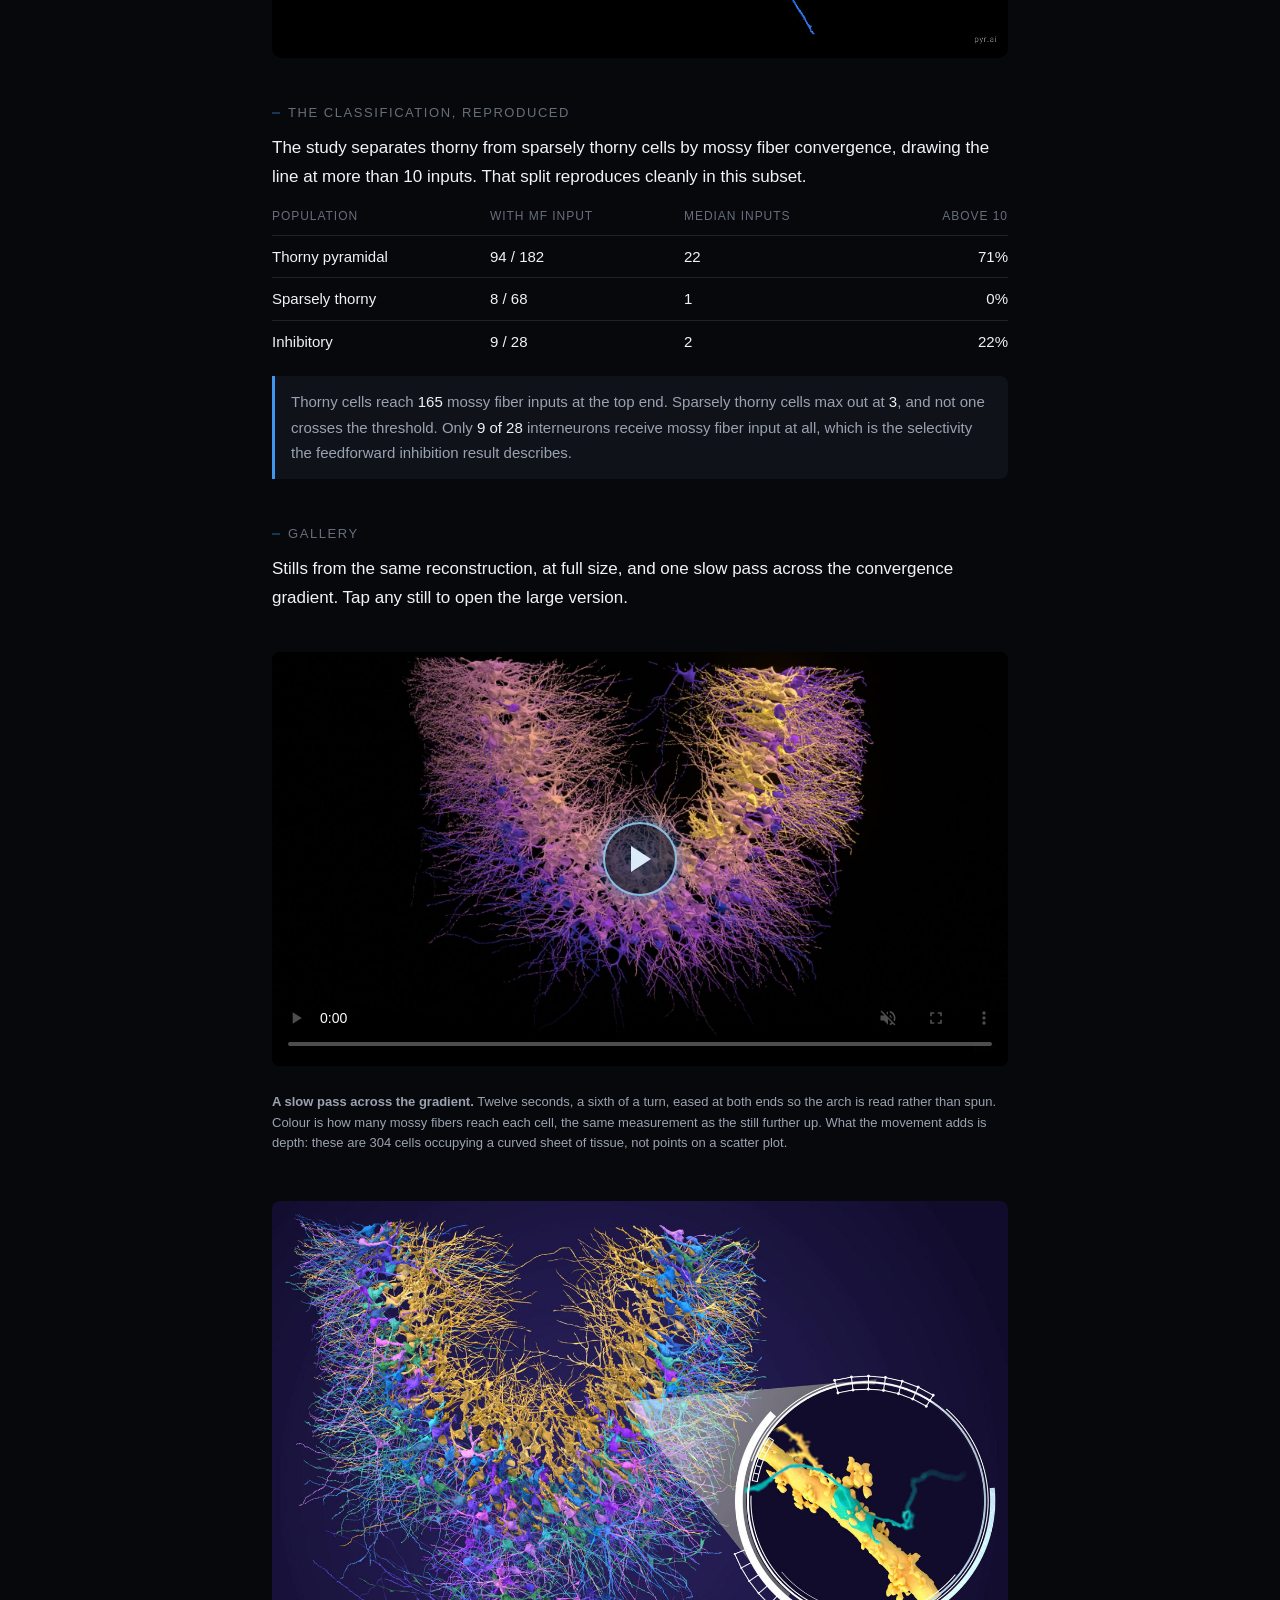
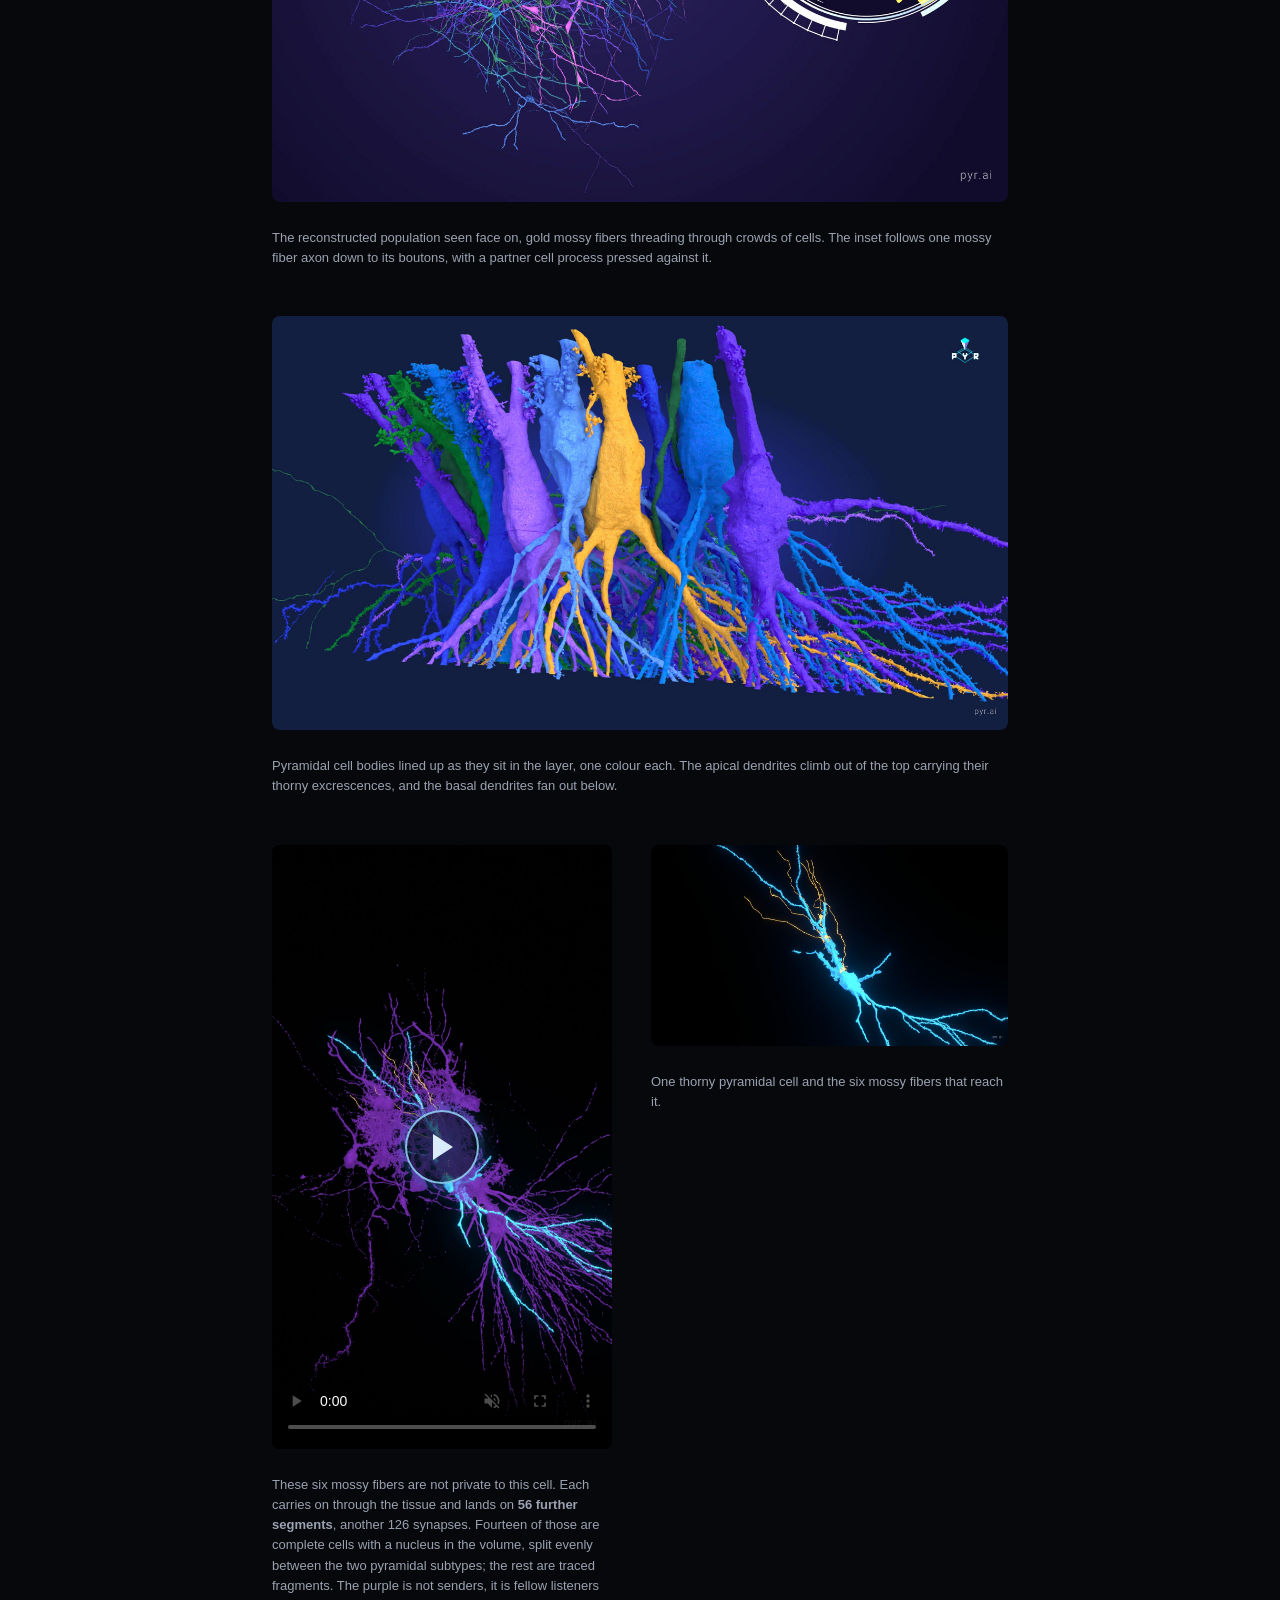
==== commit 3f8fe311: "The pyramidal panel shows the thorny cells from the volume The panel opened on the soma line-up; it " ====
--- a/index.html
+++ b/index.html
@@ -665,9 +665,9 @@
   (function () {
     var PEEK = {
       pyramidal: {
-        img: "images/g1_pyramidal-soma-lineup.jpg",
-        alt: "Pyramidal cell bodies lined up in the cell layer, one colour each, apical dendrites rising",
-        key: [["#9A6CF0", "pyramidal cells, one colour each"], ["#E8B54A", "mossy fibers"]],
+        img: "images/03_thorny.jpg",
+        alt: "182 thorny pyramidal cells rendered alone in blue, following the curve of the CA3 cell layer",
+        key: [["#3D8FE8", "thorny pyramidal cells"]],
         title: "The principal cells of CA3",
         body: "Excitatory neurons with a cell body in the pyramidal layer and an apical dendrite " +
               "climbing up through the band of mossy fibers. Every one whose cell body sits inside " +
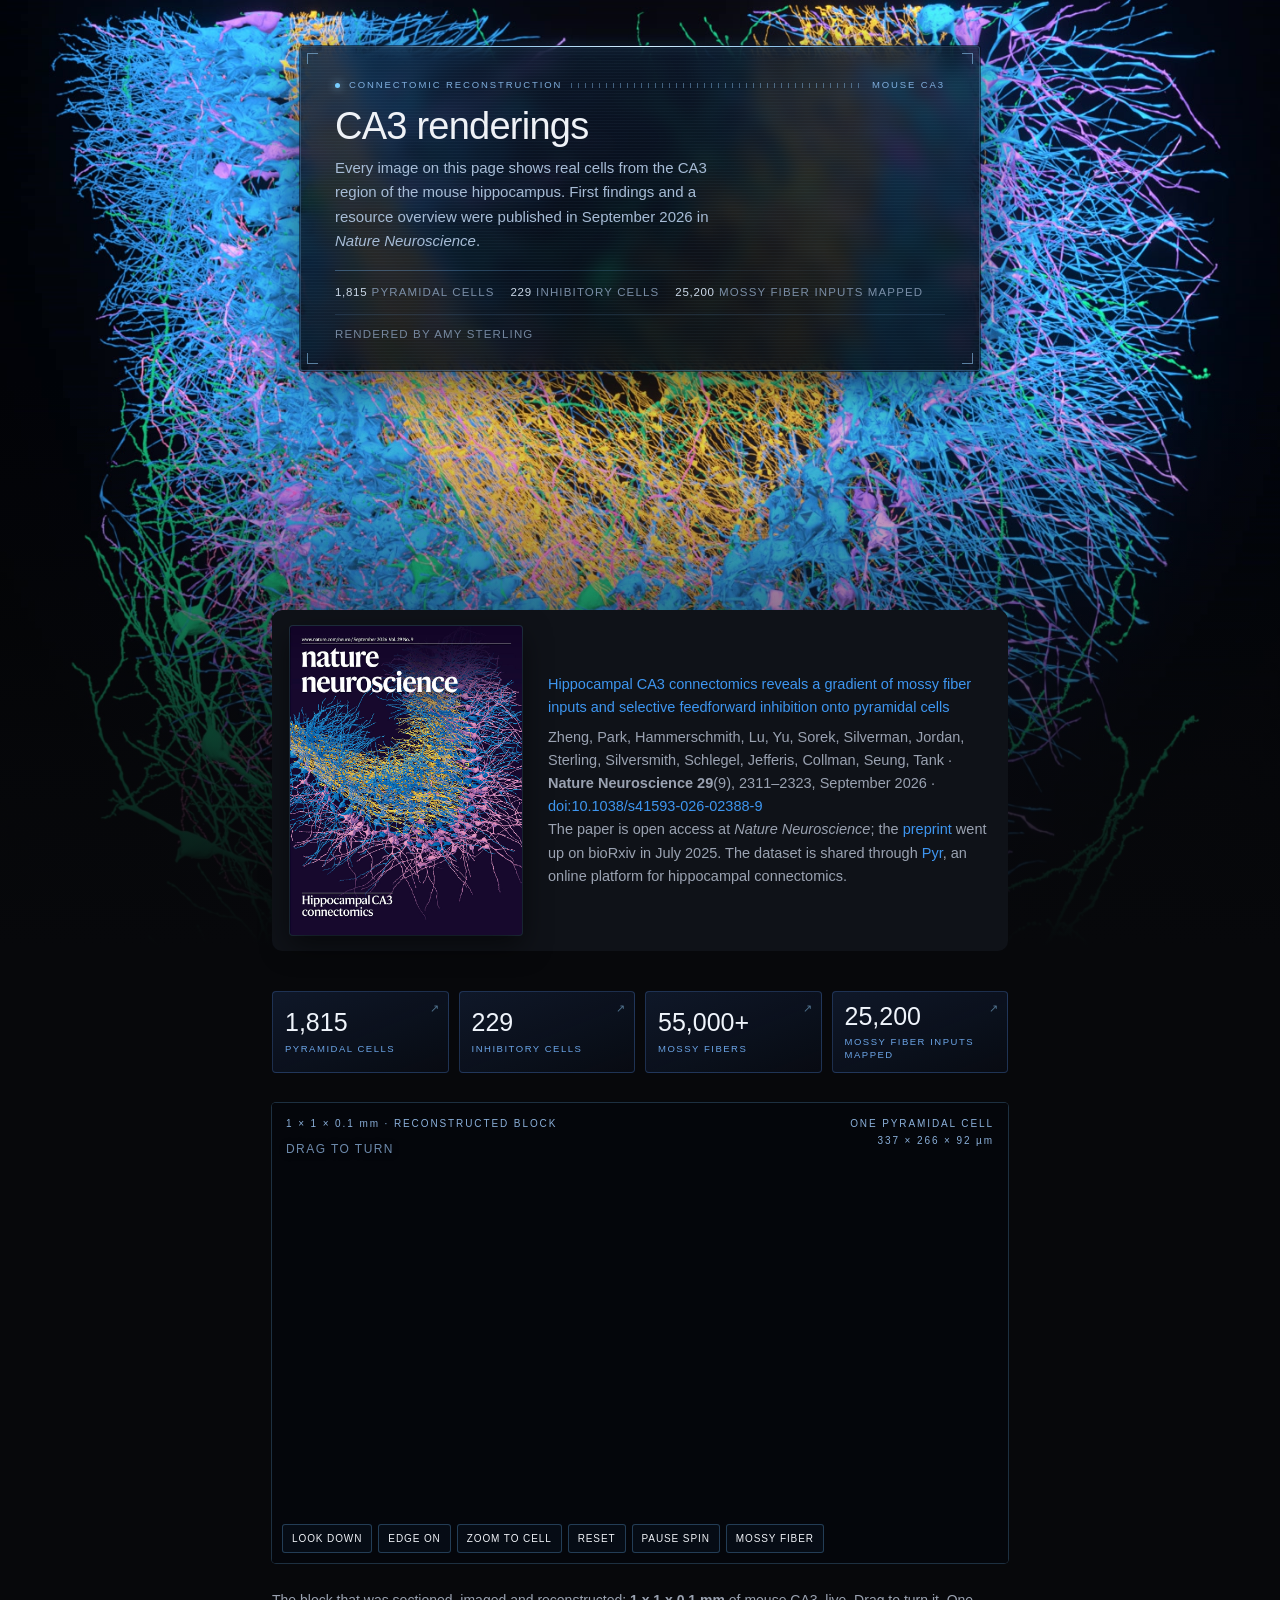
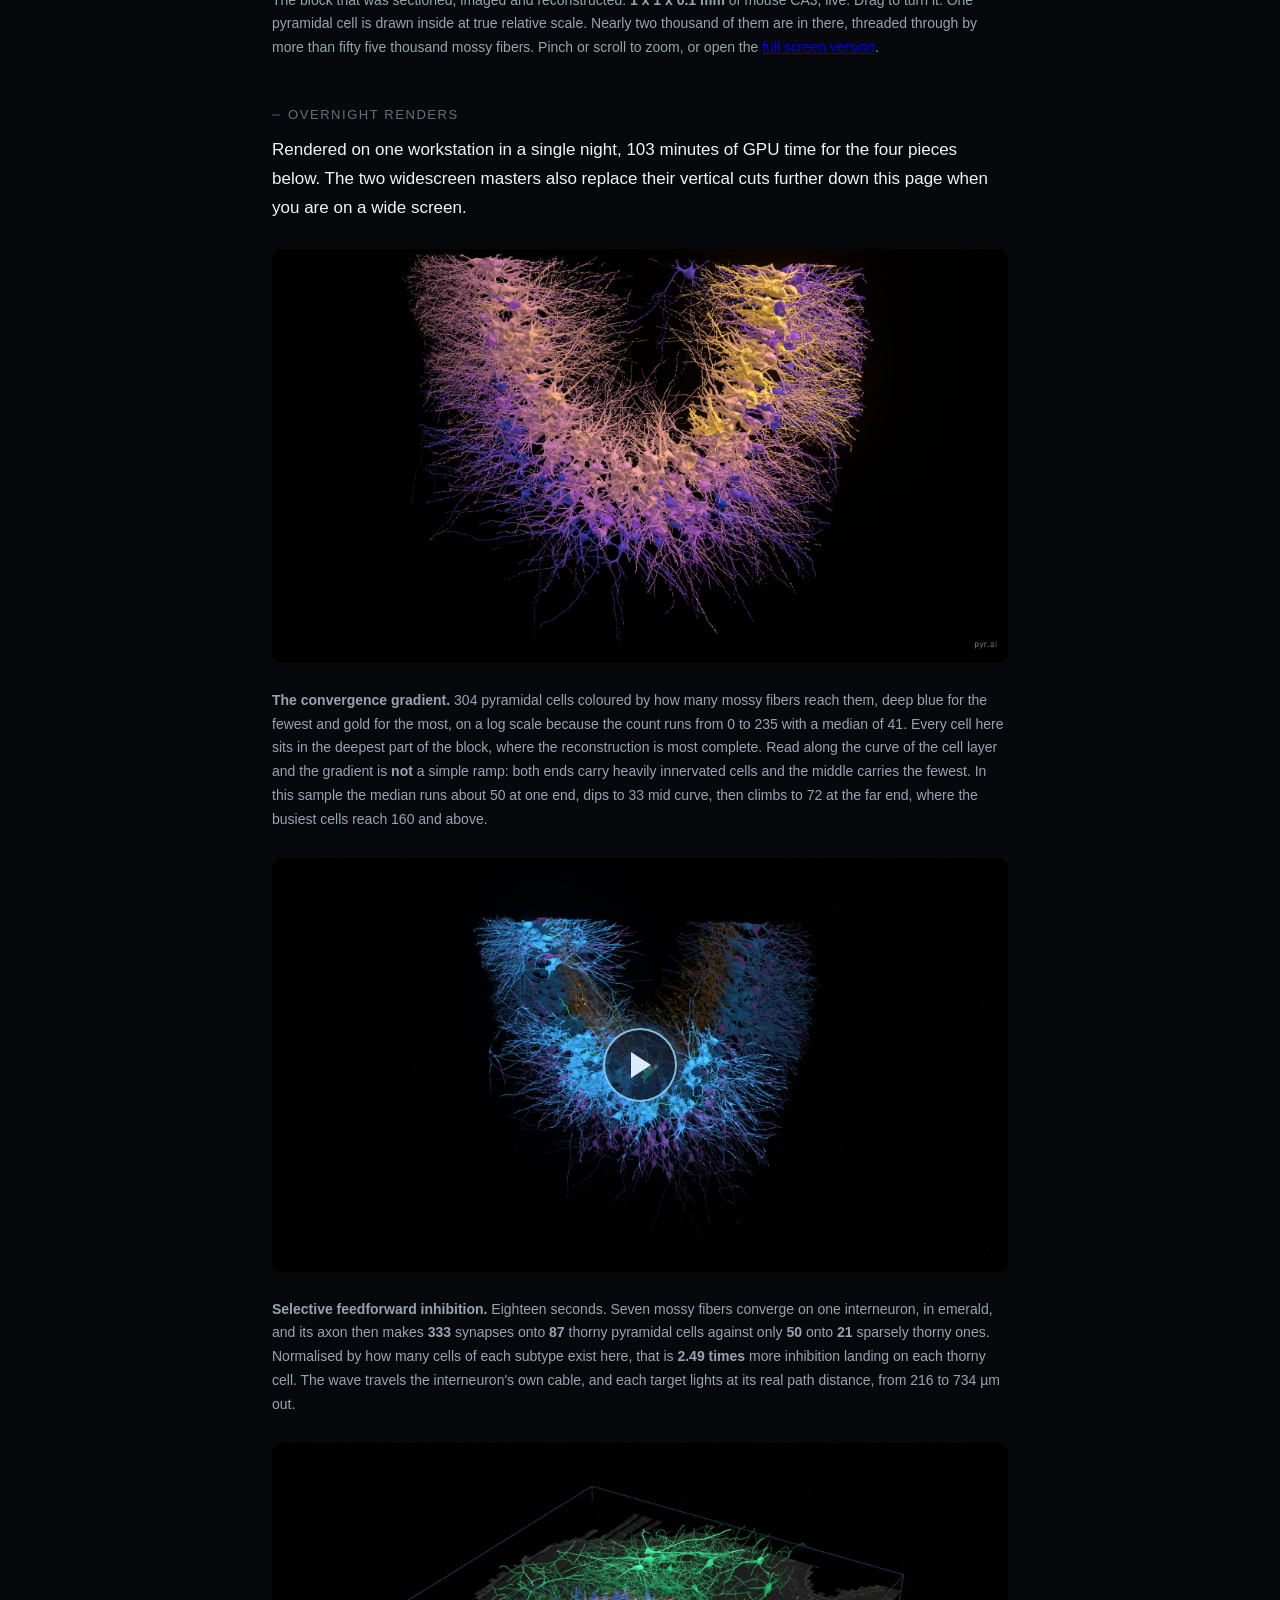
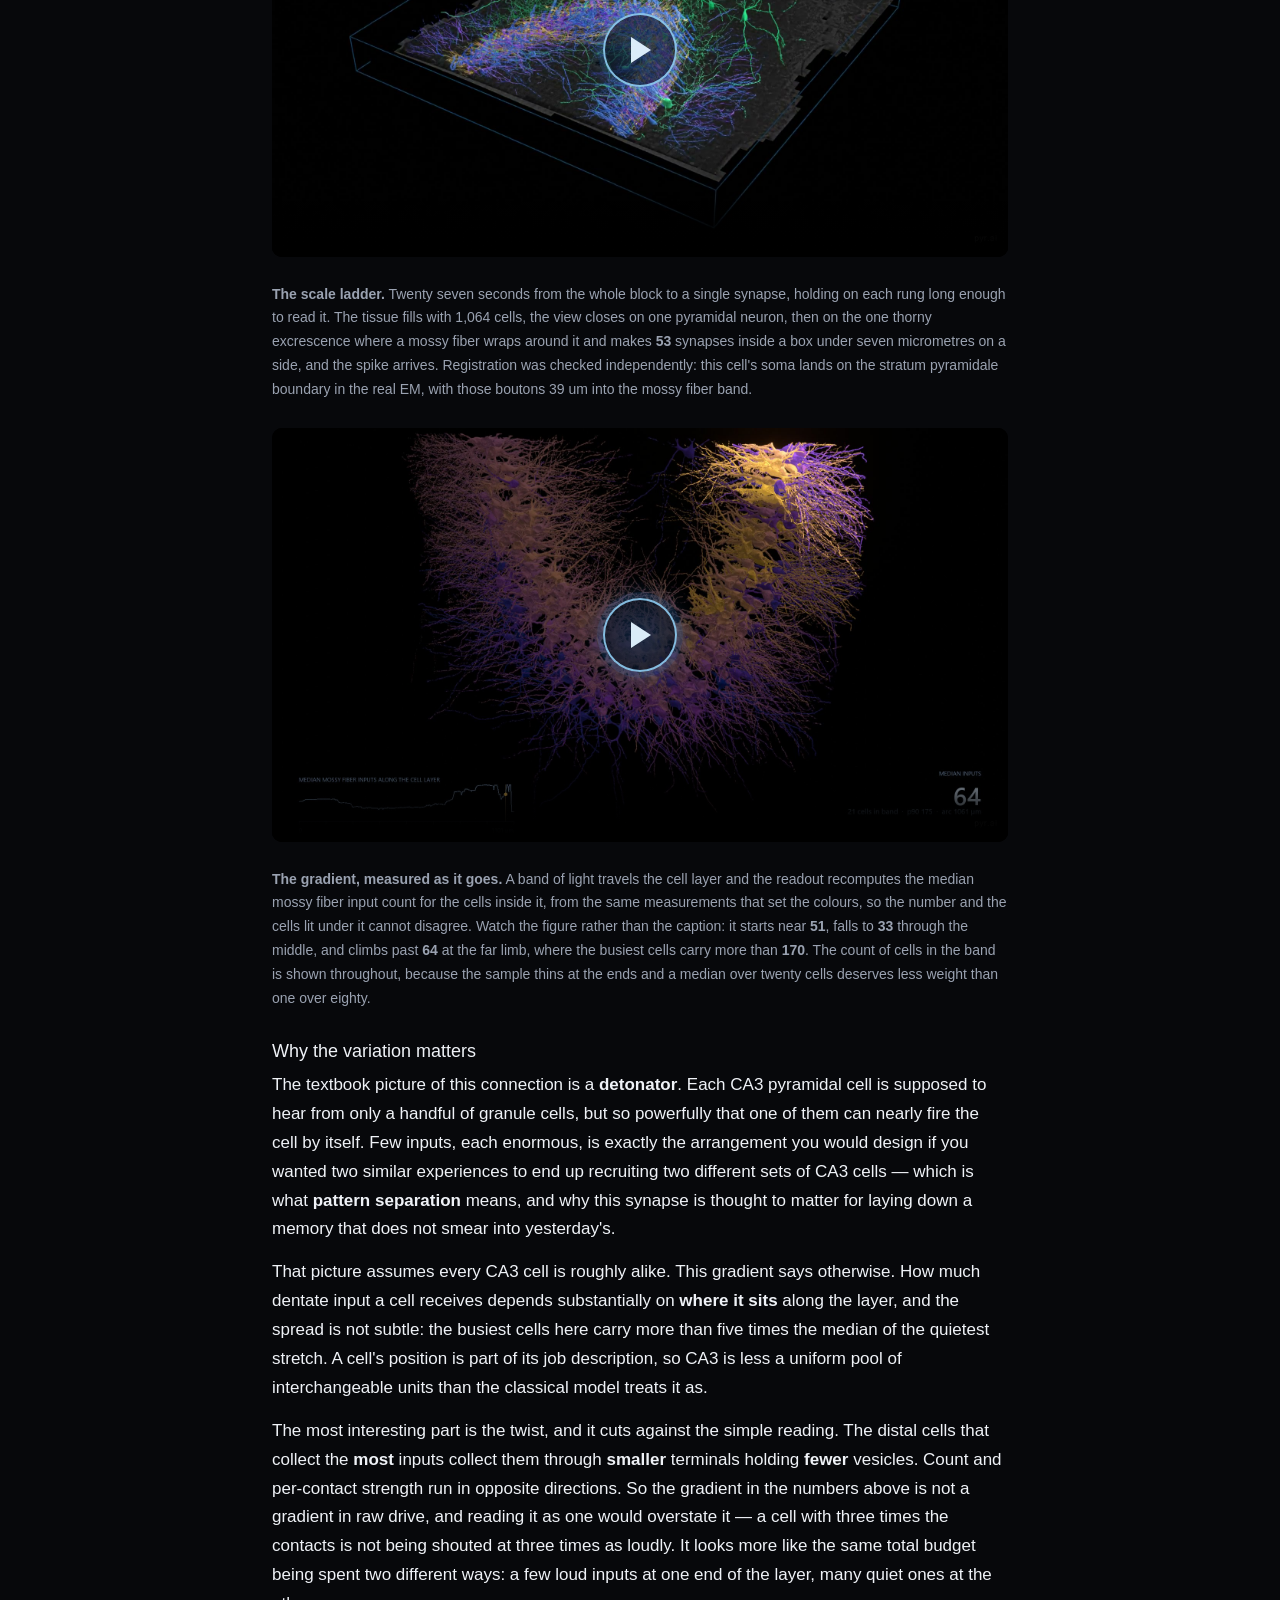
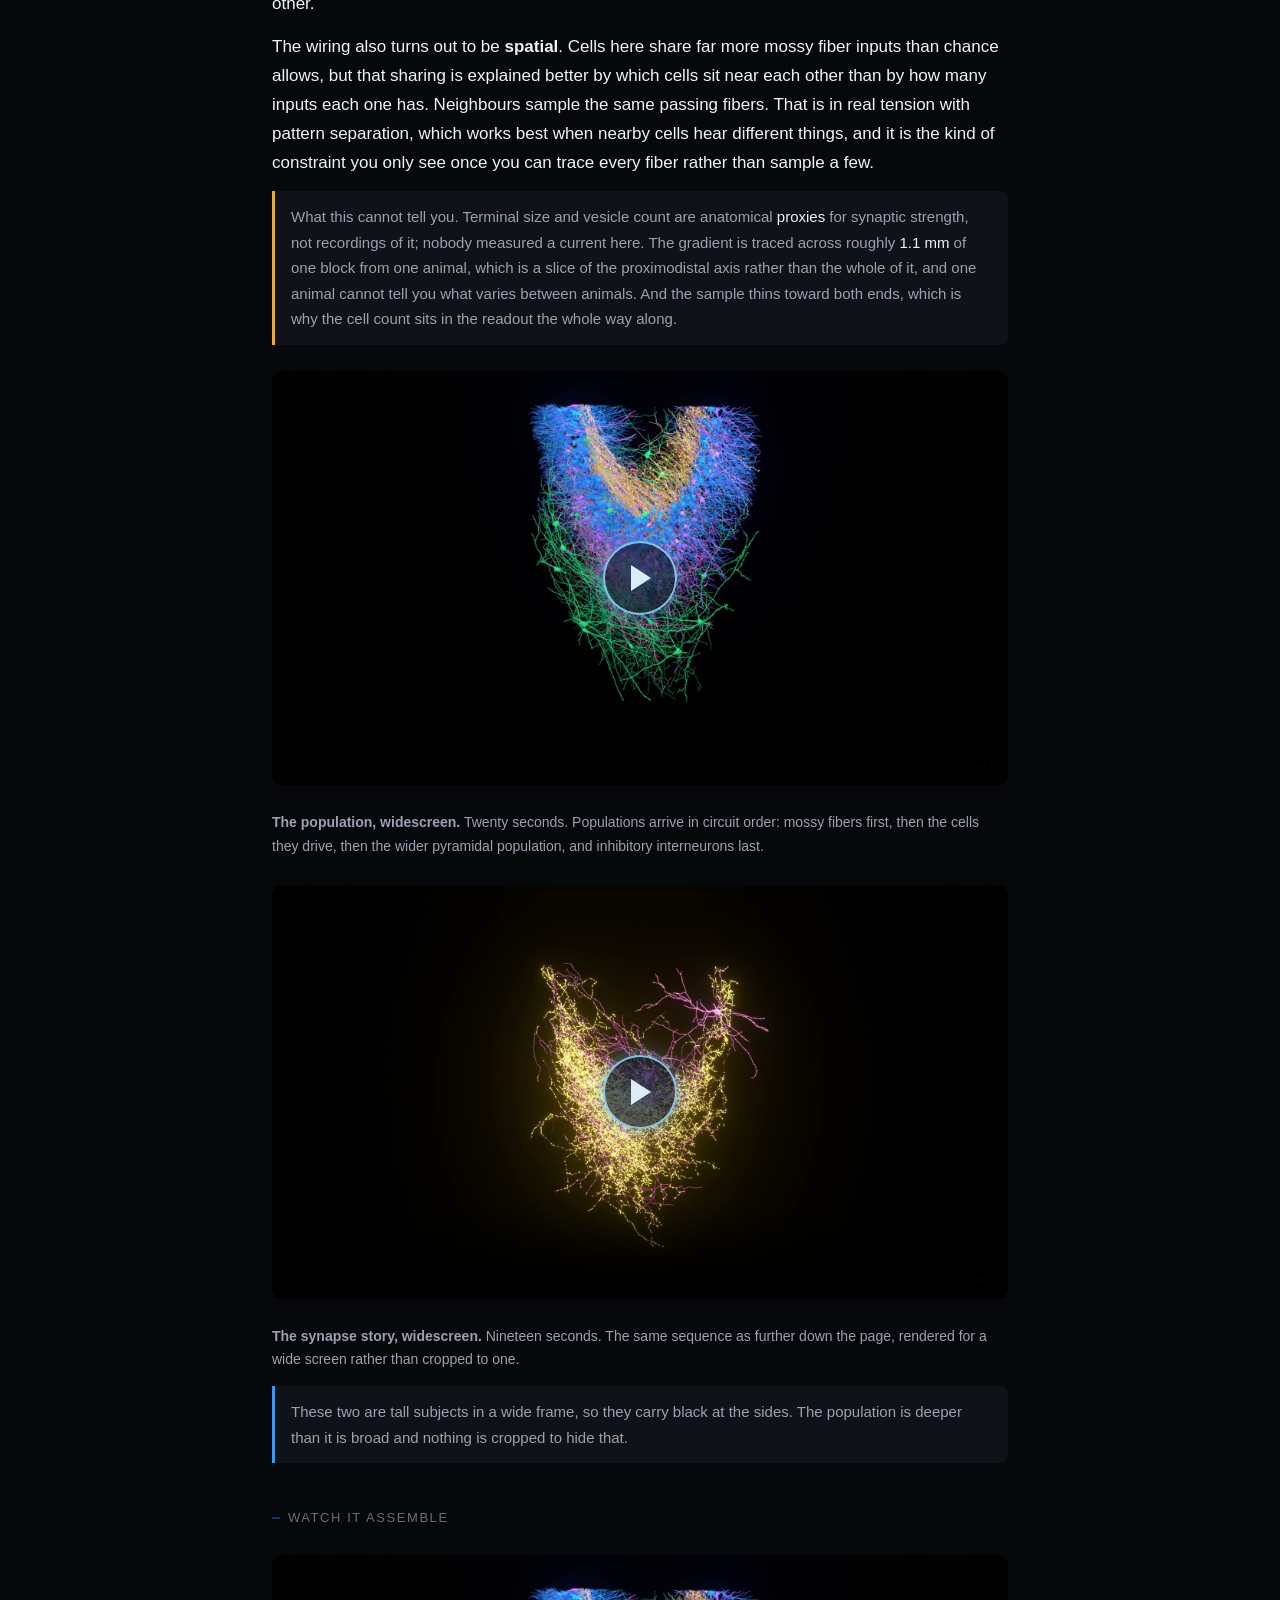
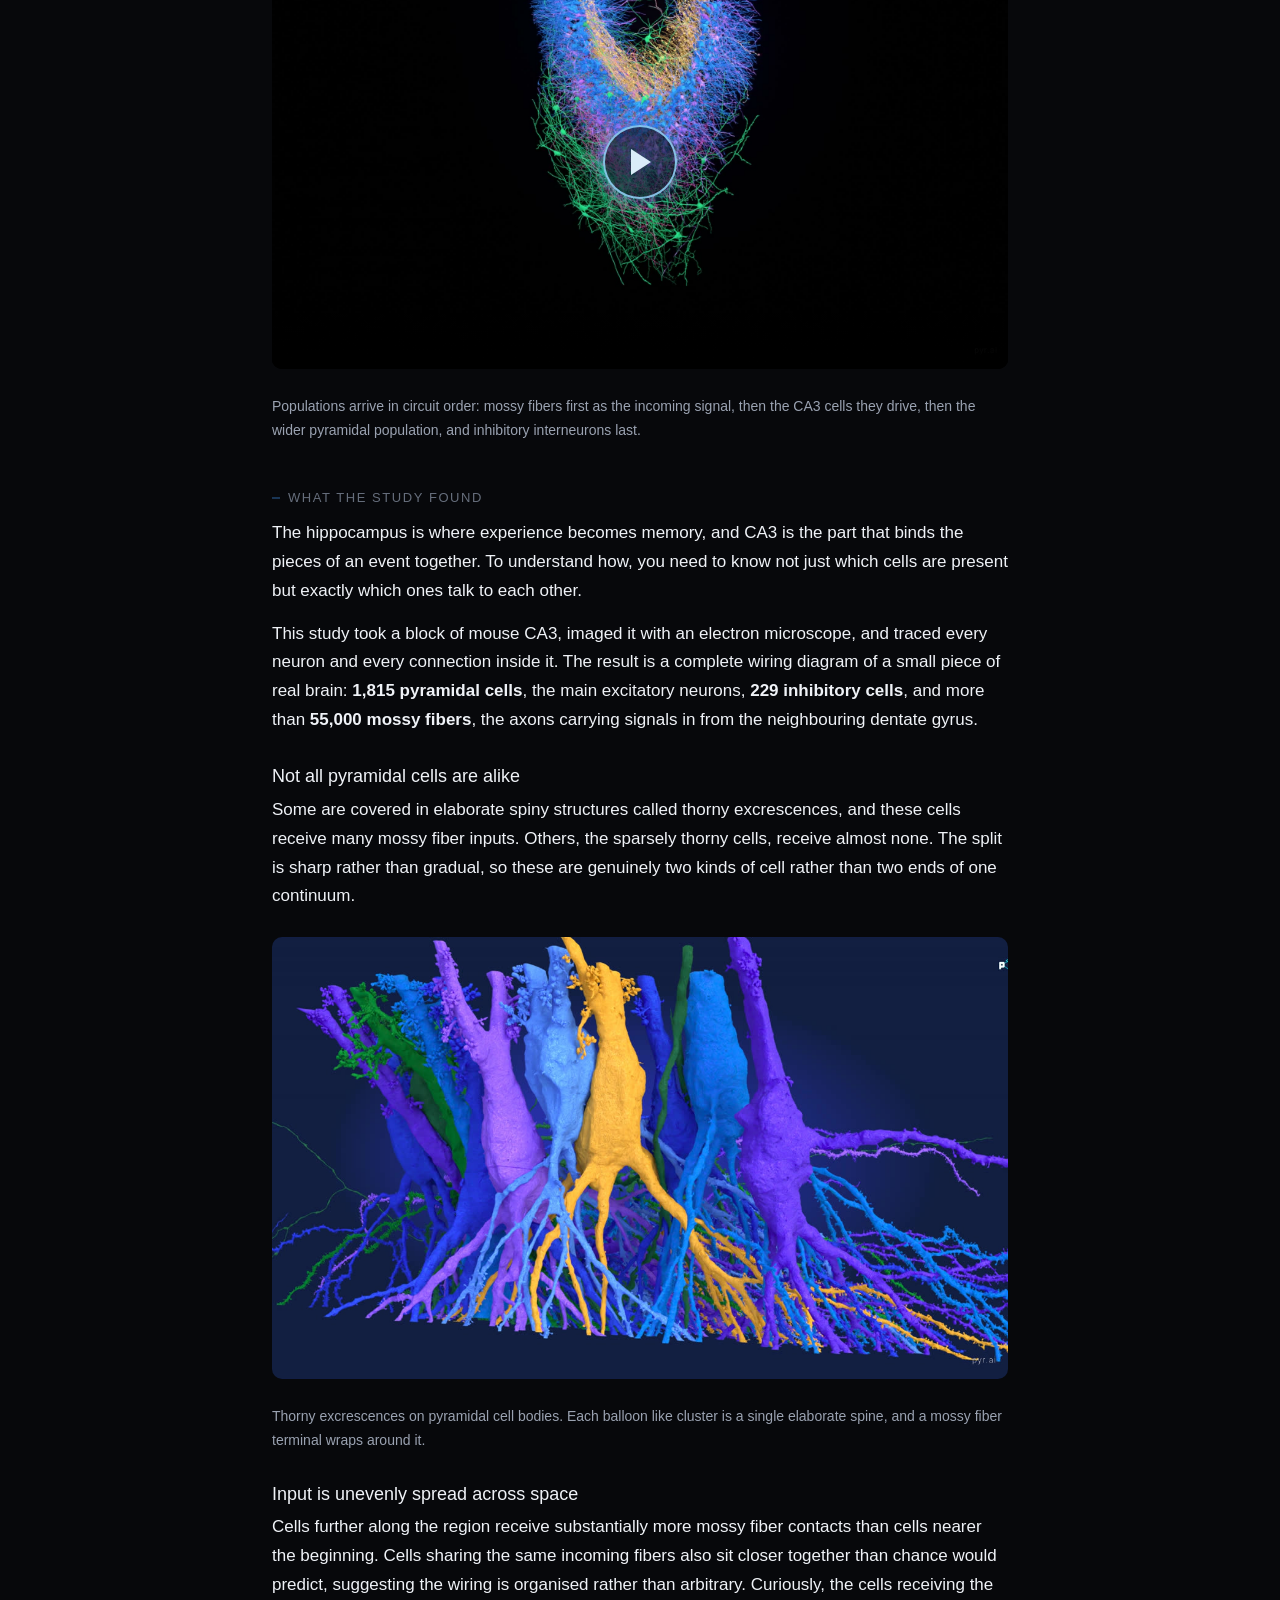
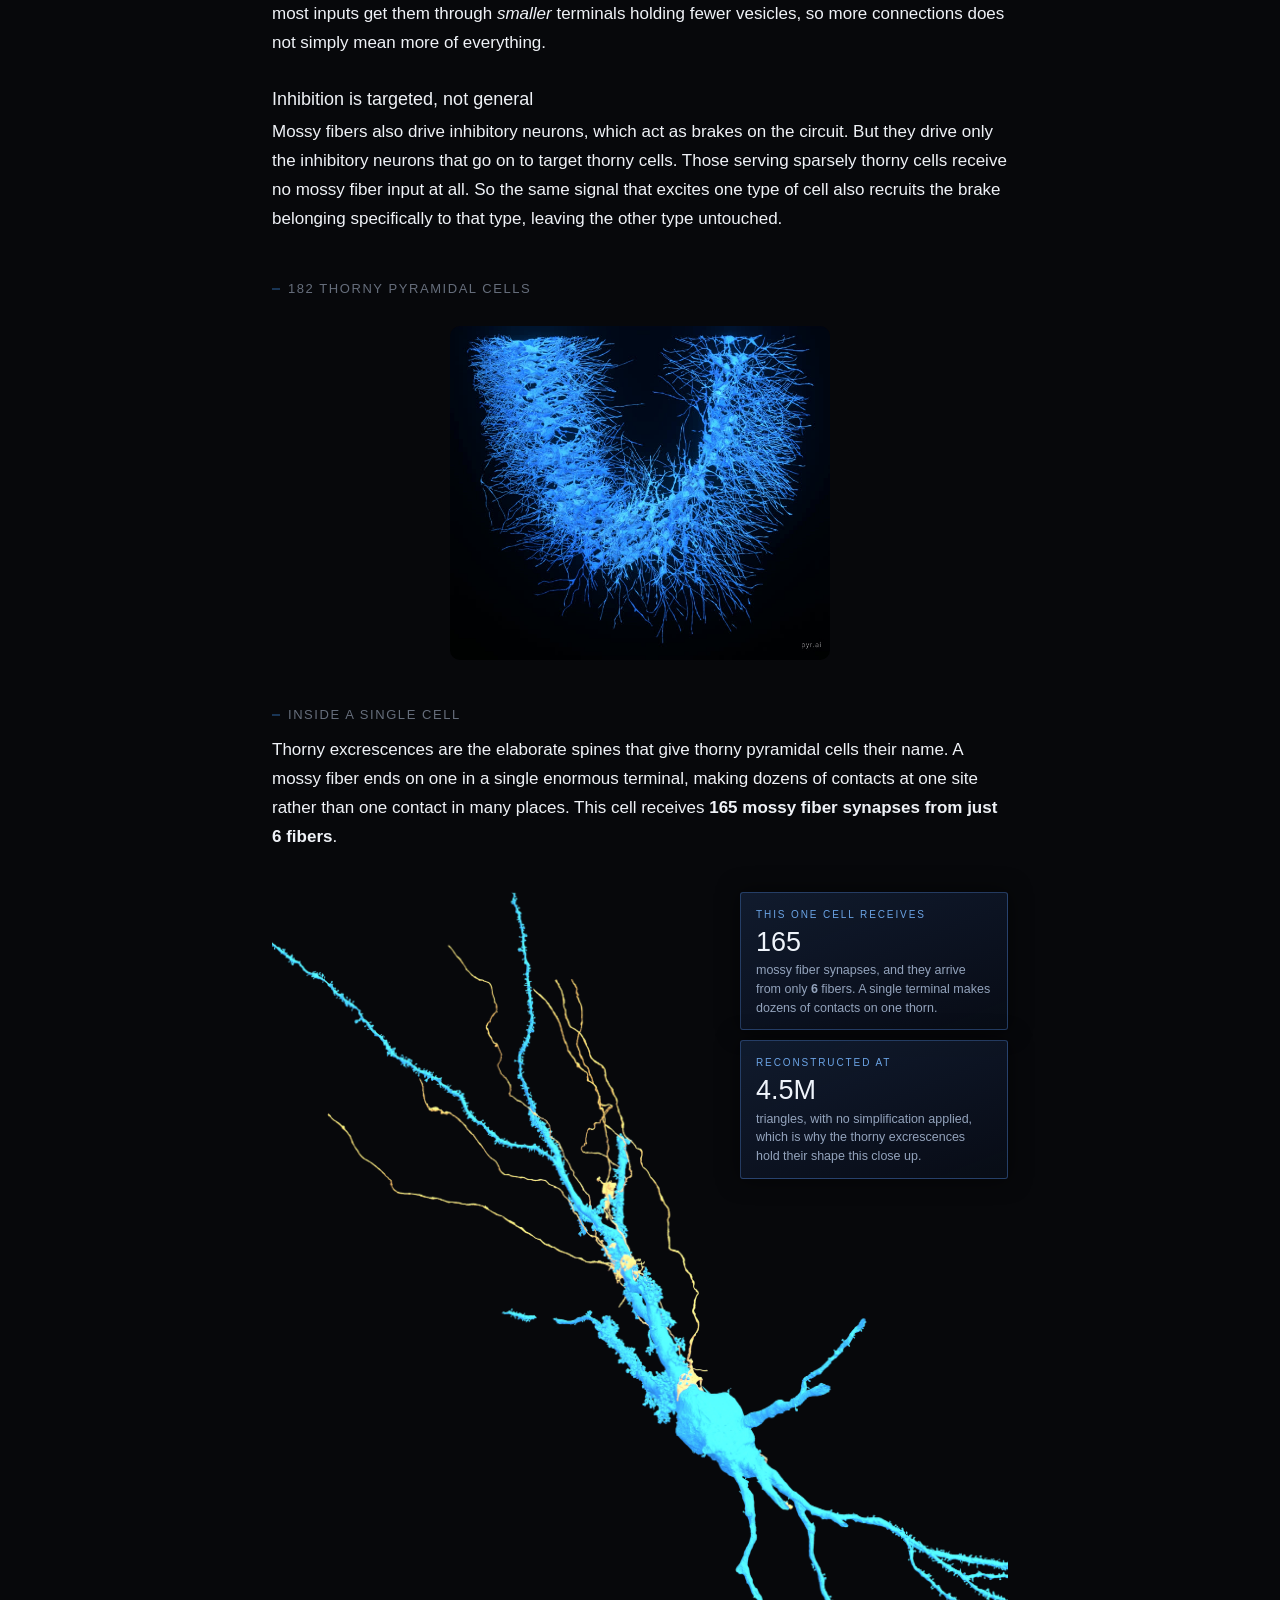
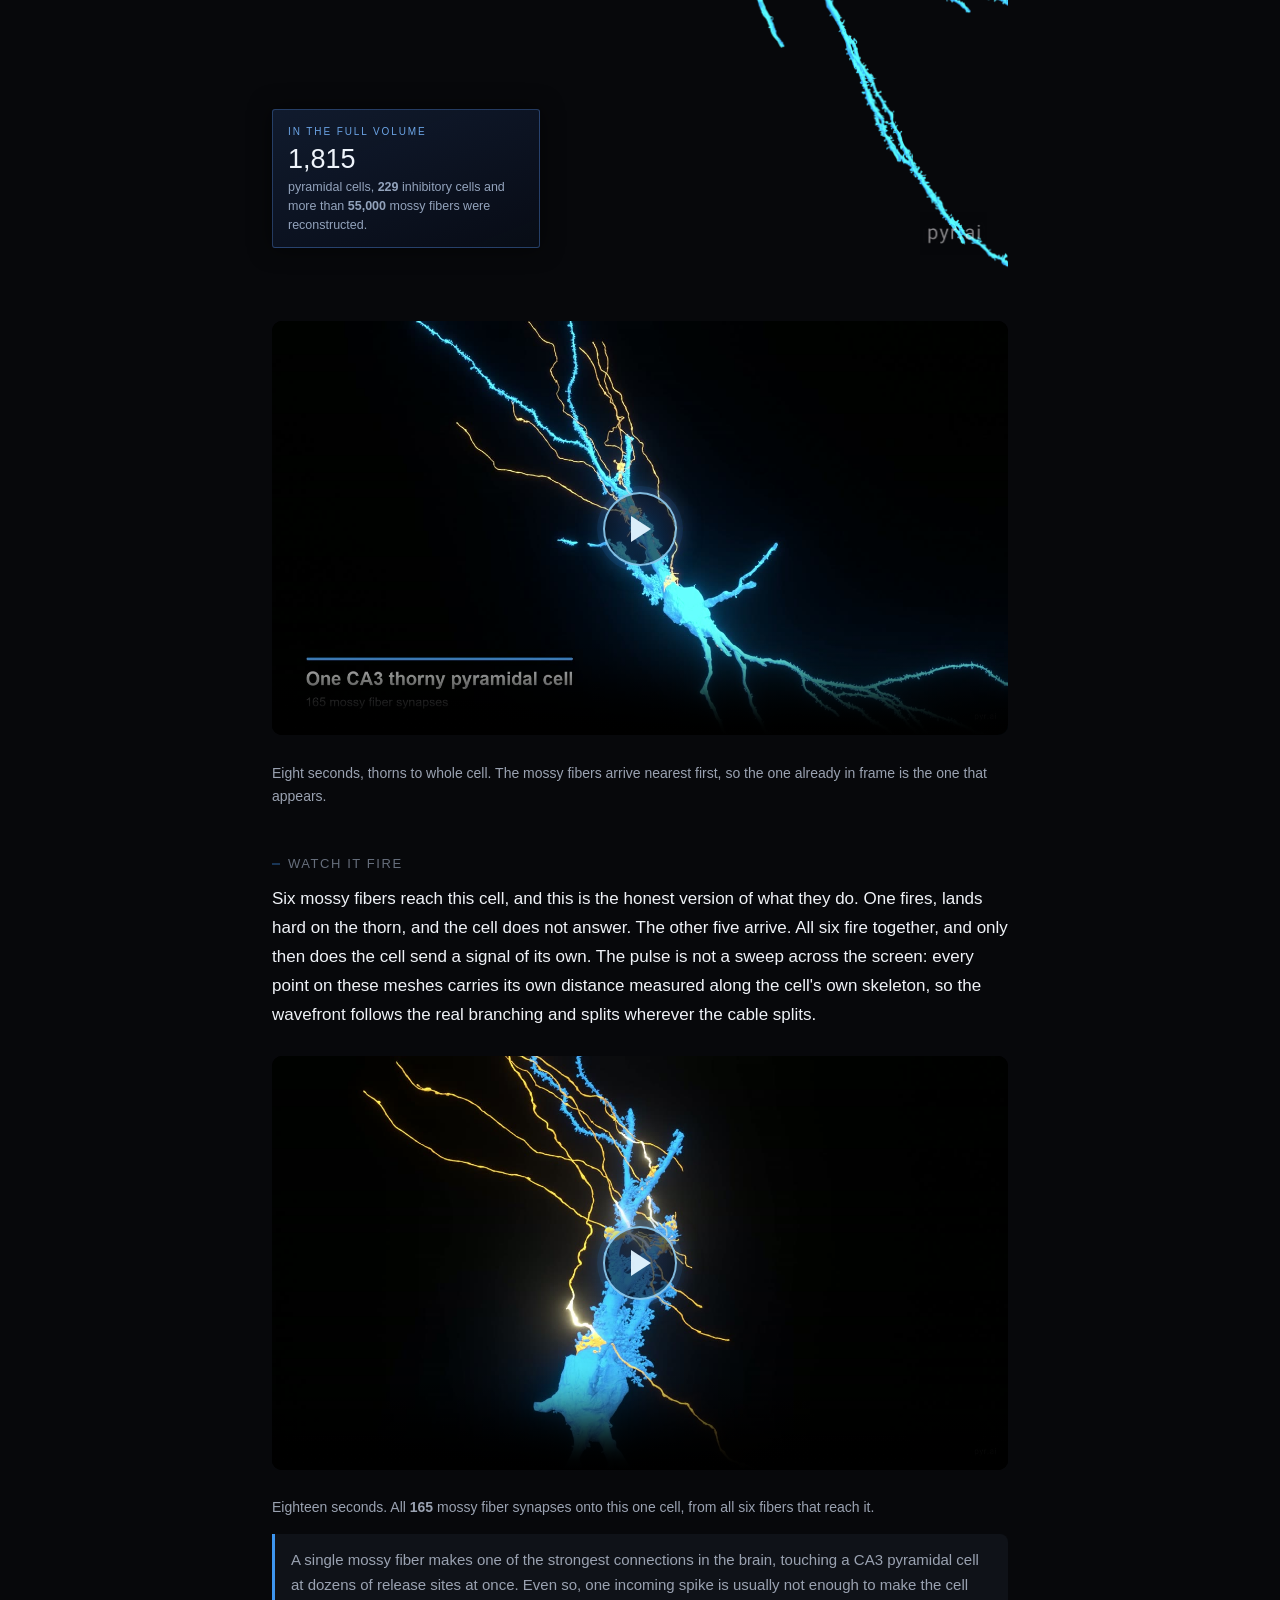
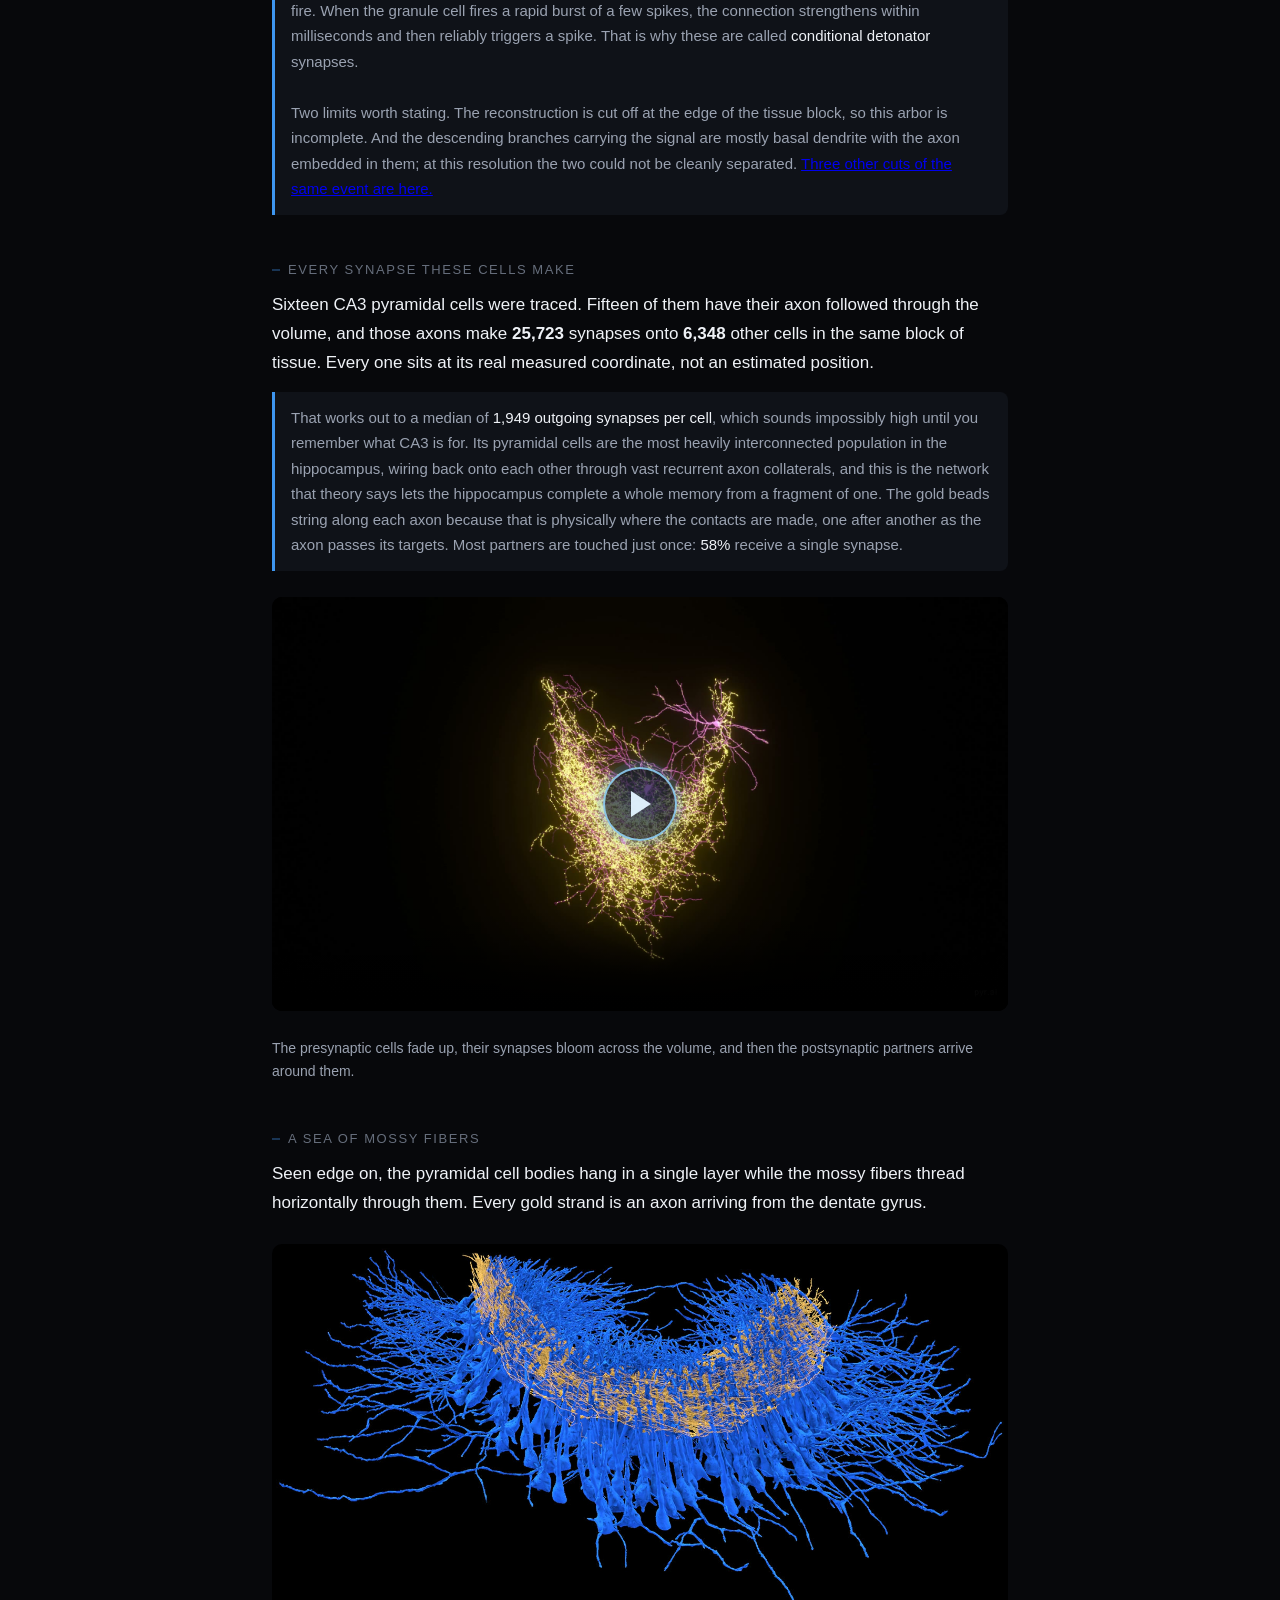
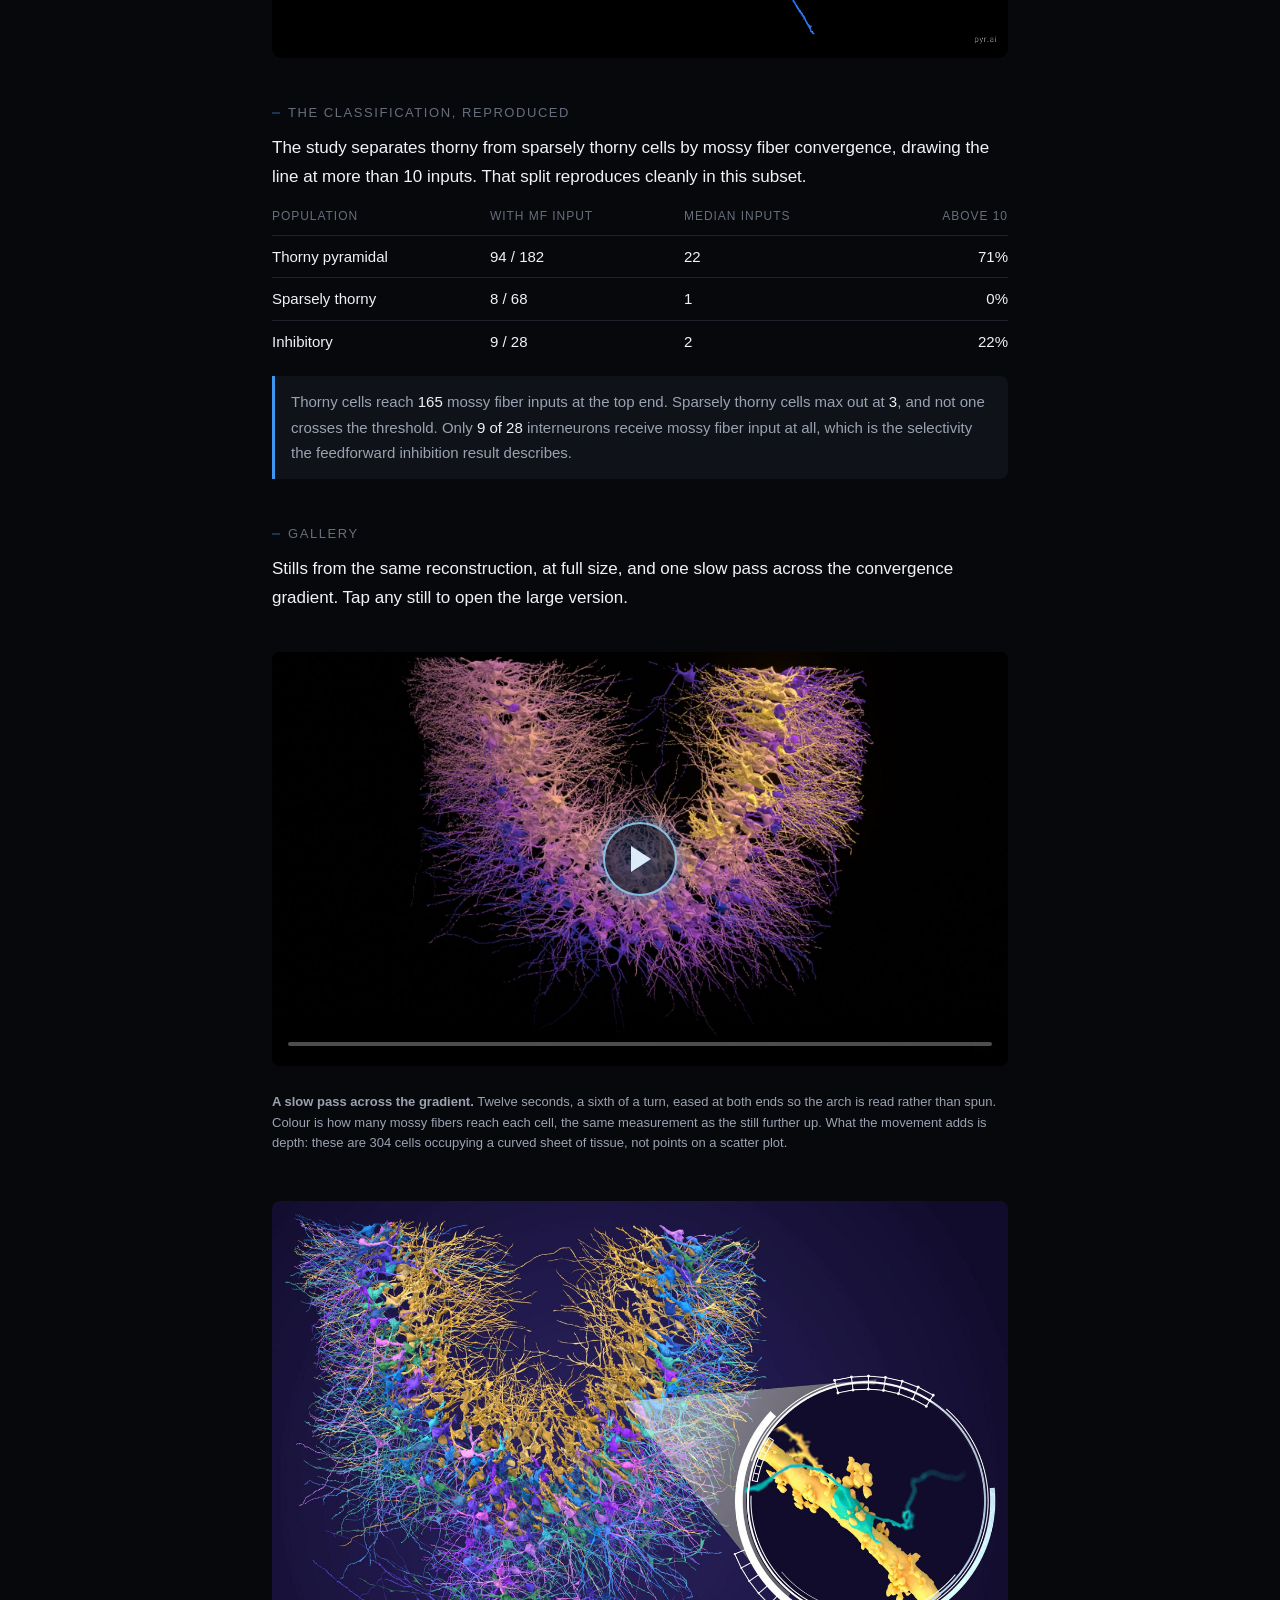
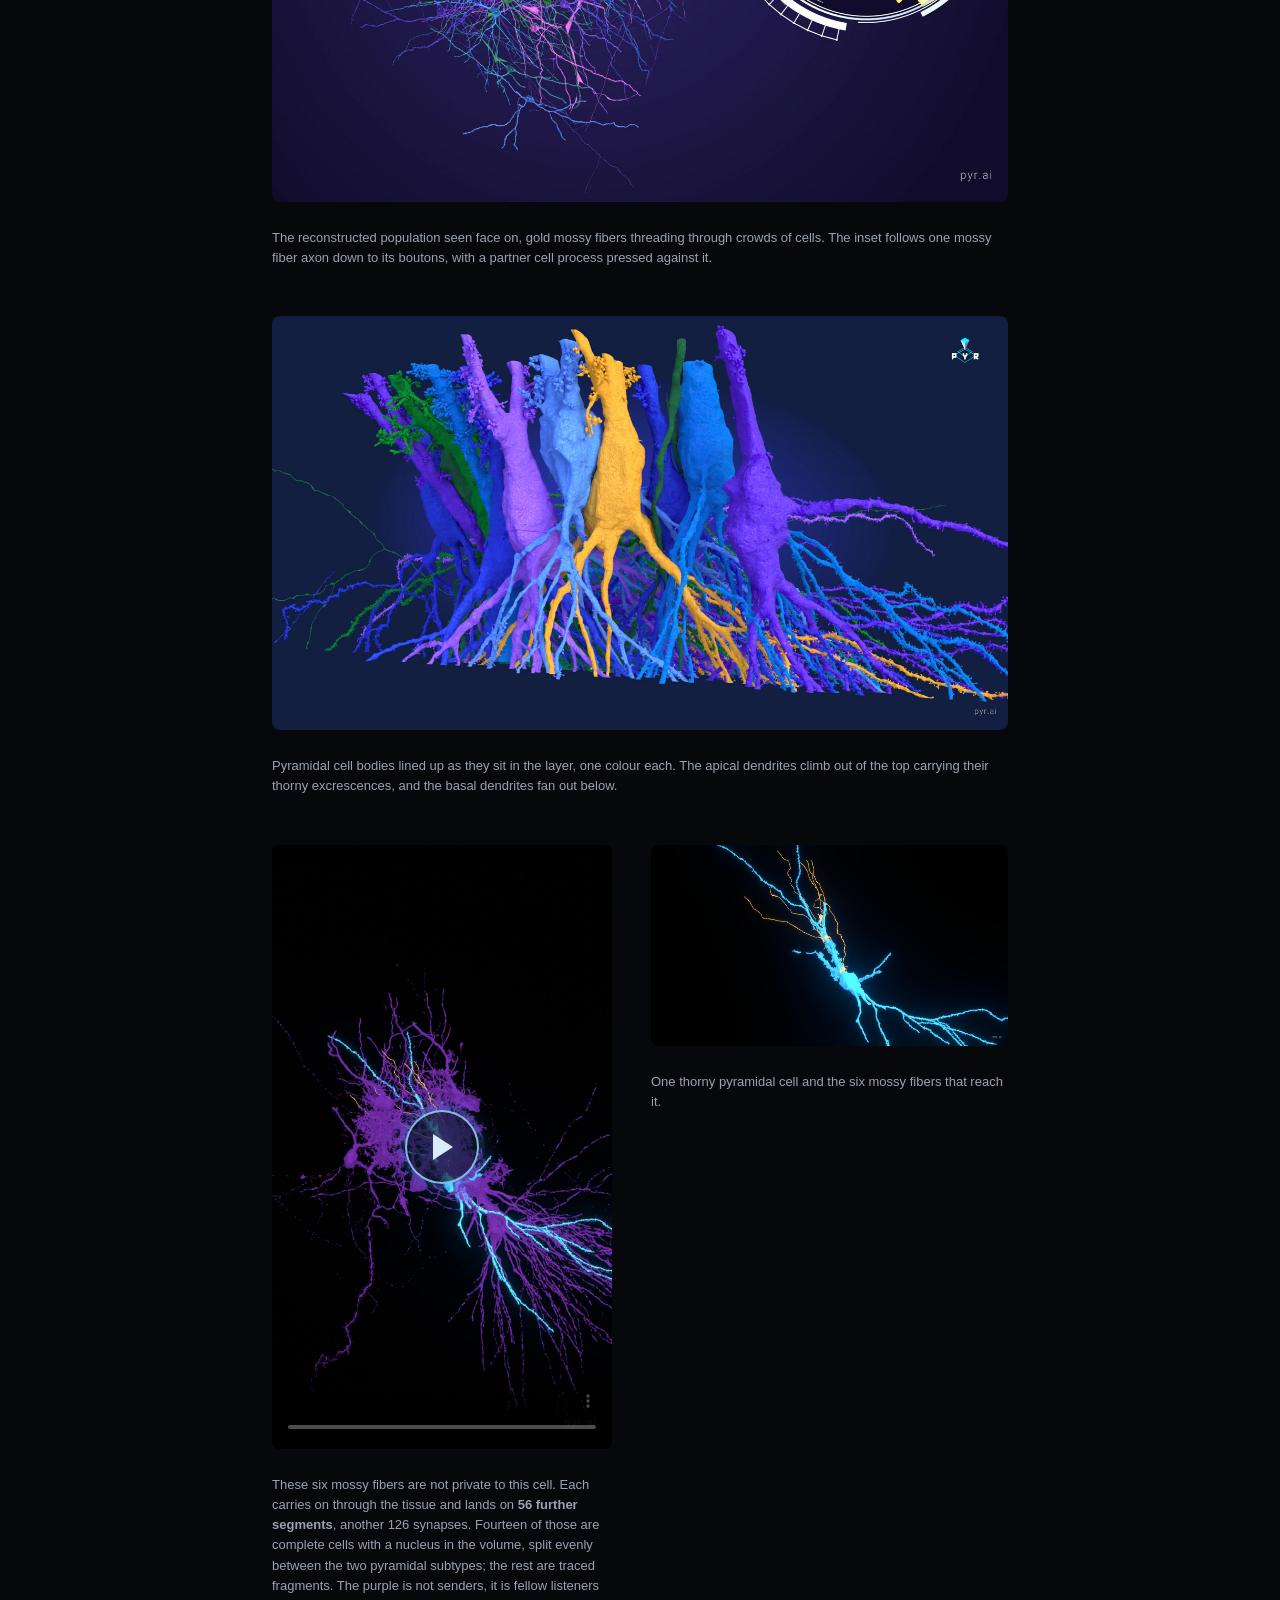
==== commit 10bd84f9: "Point the 2.49 figure at the film, not at this render Co-Authored-By: Claude Fable 5.1 <noreply@anth" ====
--- a/index.html
+++ b/index.html
@@ -676,15 +676,15 @@
               "thorny cells, which carry few."
       },
       inhibitory: {
-        img: "images/29_inhibition.jpg",
-        alt: "One interneuron in emerald with seven mossy fibers converging on it and its axon reaching pyramidal cells",
-        key: [["#38D39F", "interneuron"], ["#E8B54A", "mossy fibers"], ["#3D8FE8", "pyramidal cells"]],
+        img: "images/31_interneuron.jpg",
+        alt: "One interneuron in emerald, its dendrites and beaded axon spread through the band of gold mossy fibers",
+        key: [["#38D39F", "interneuron"], ["#C9A24A", "mossy fibers"]],
         title: "The cells that hold the others back",
         body: "Interneurons release GABA and damp the pyramidal cells around them. Among the 229 " +
               "here is a feedforward circuit: mossy fibers drive interneurons that wrap the pyramidal " +
               "cell bodies, and that inhibition lands selectively, on thorny cells far more than on " +
-              "sparsely thorny ones. The one rendered here puts 2.49 times more inhibition on each " +
-              "thorny cell it reaches."
+              "sparsely thorny ones. In the inhibition film further down, one such interneuron " +
+              "puts 2.49 times more inhibition on each thorny cell it reaches."
       },
       fibers: {
         img: "images/g3_sea-of-mossy-fibers.jpg",
